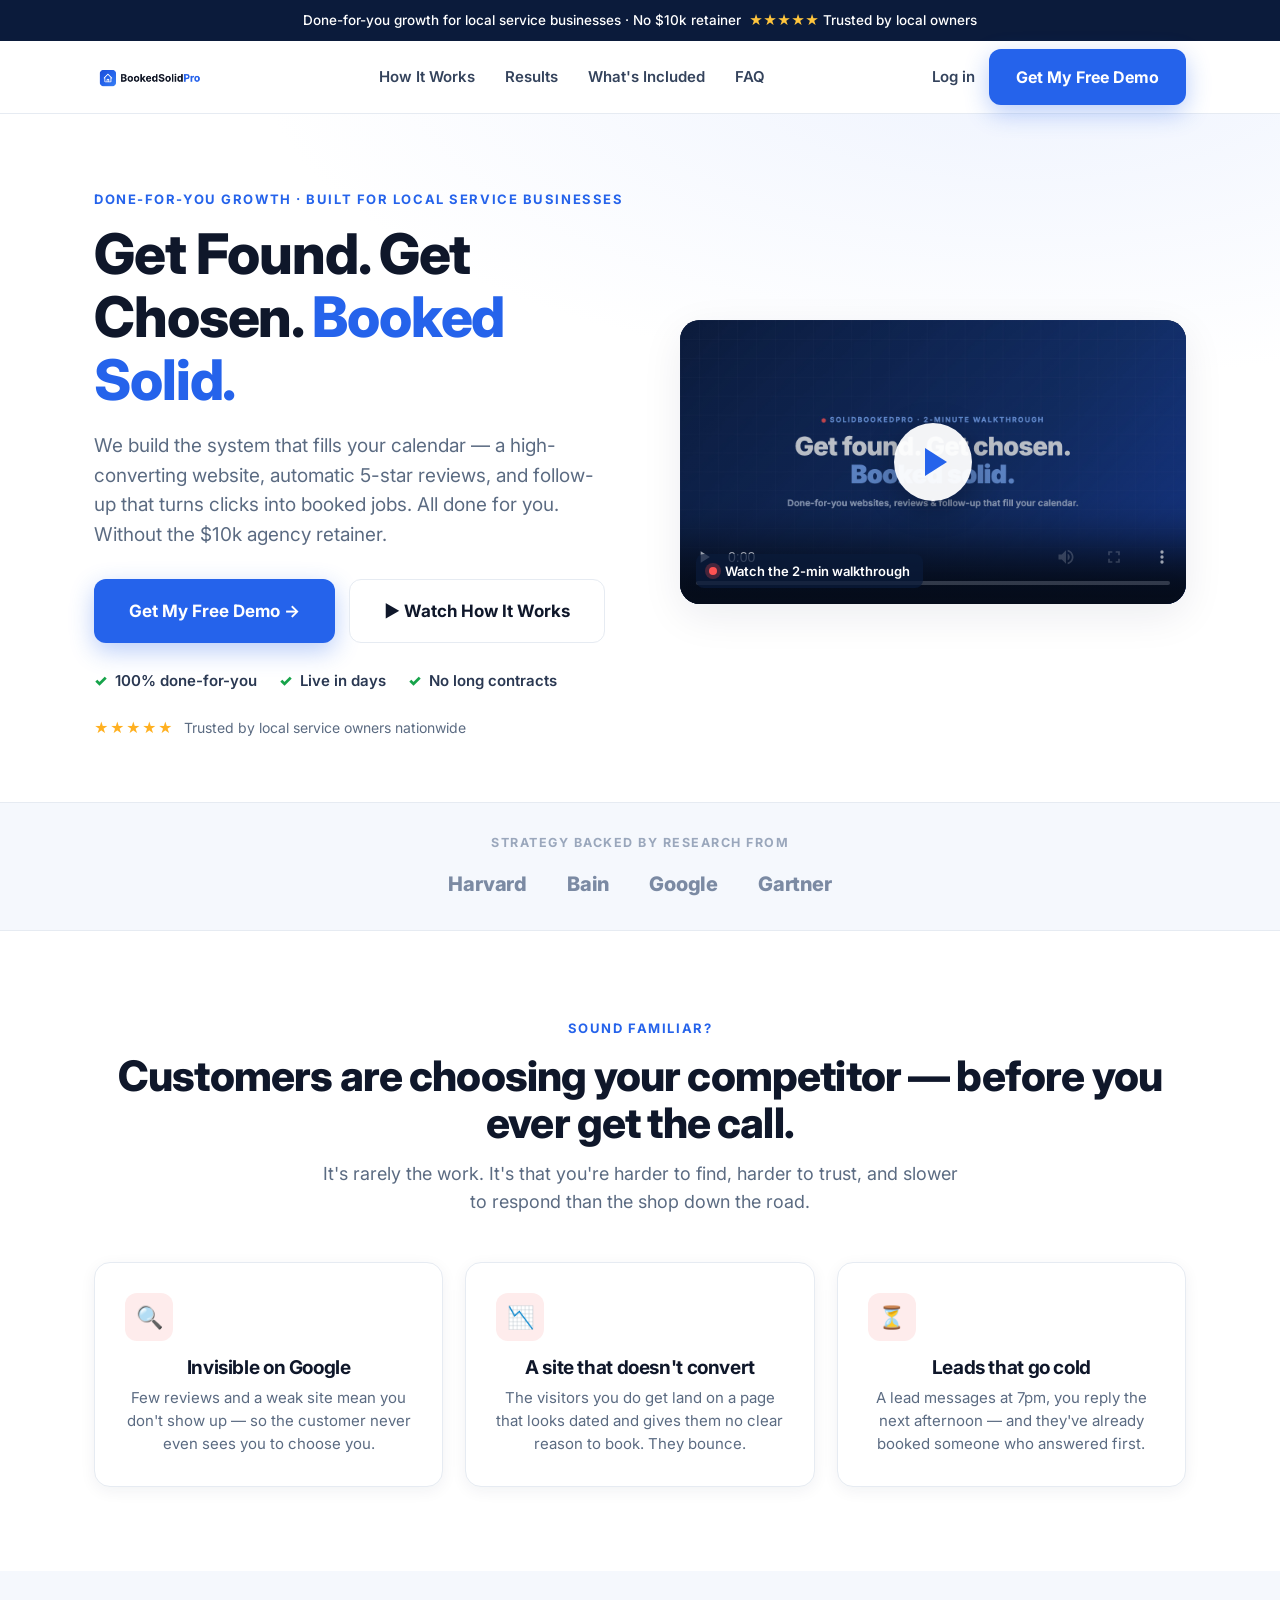
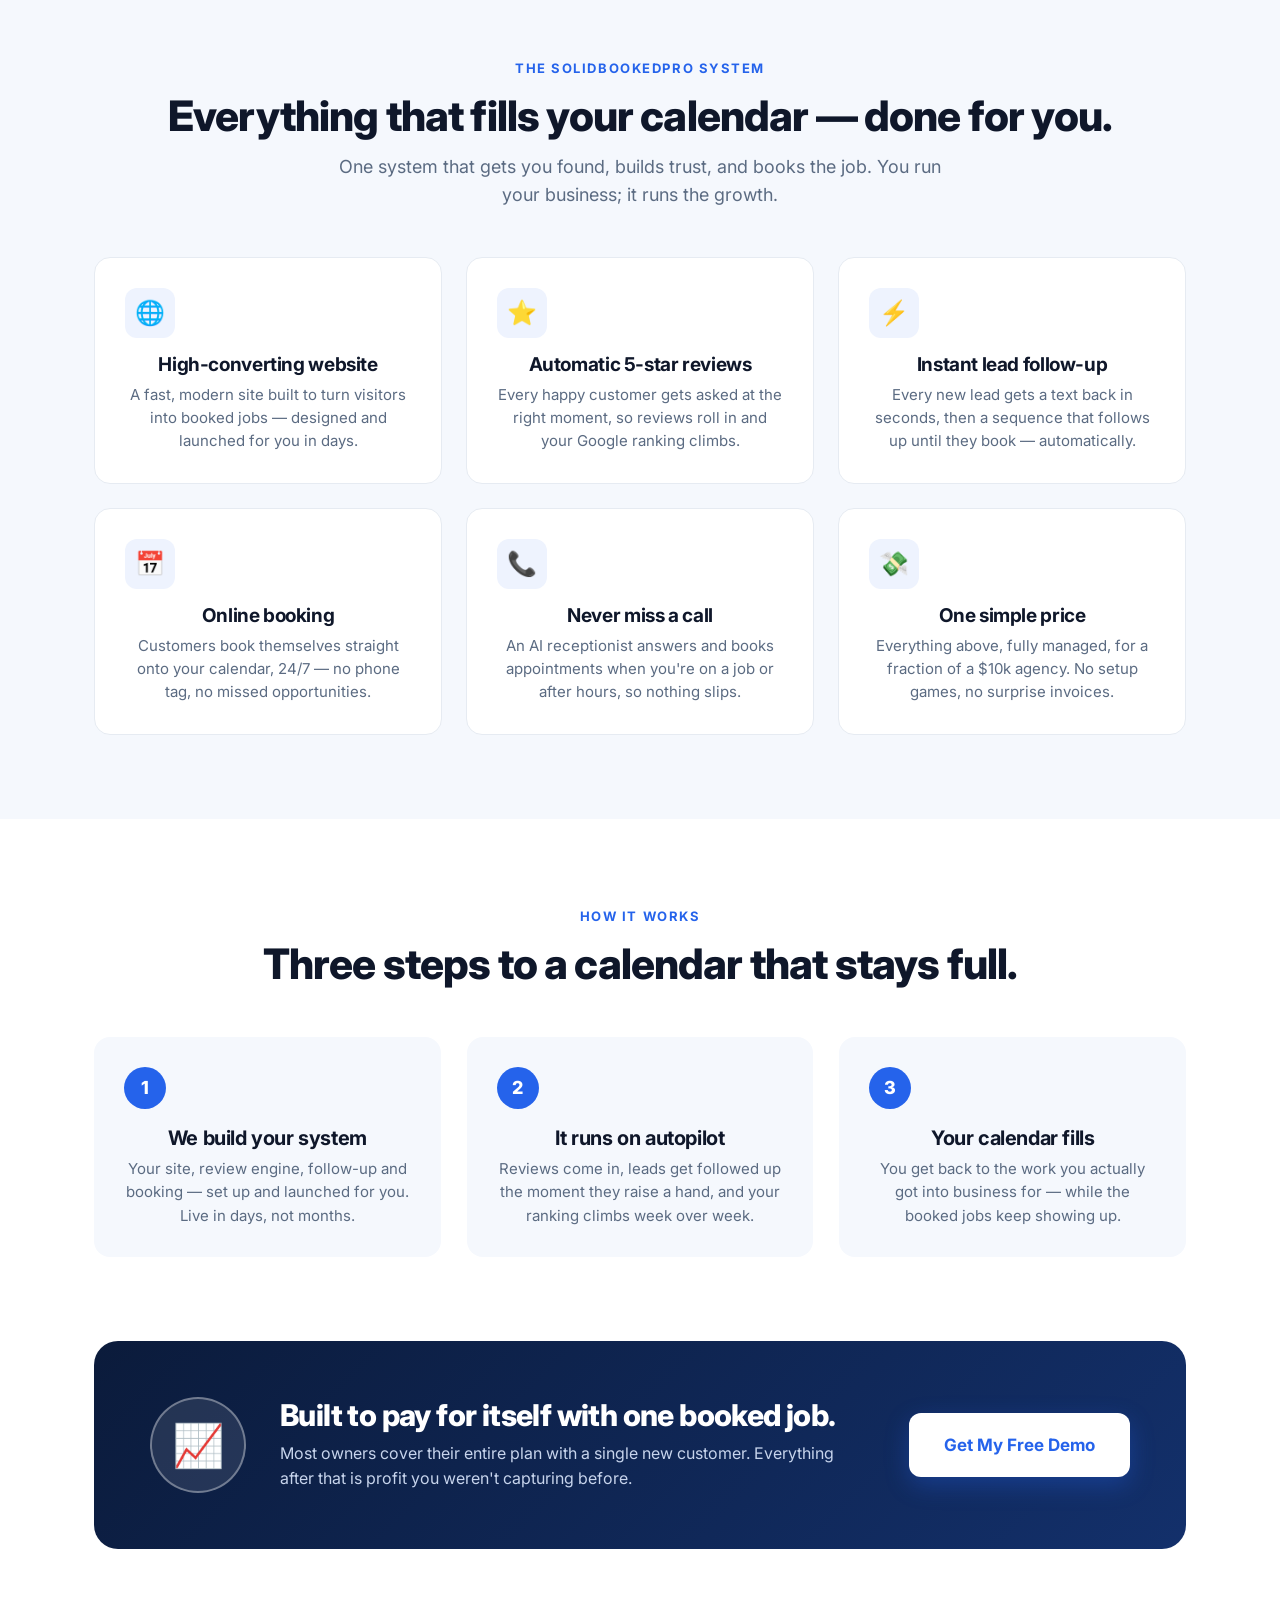
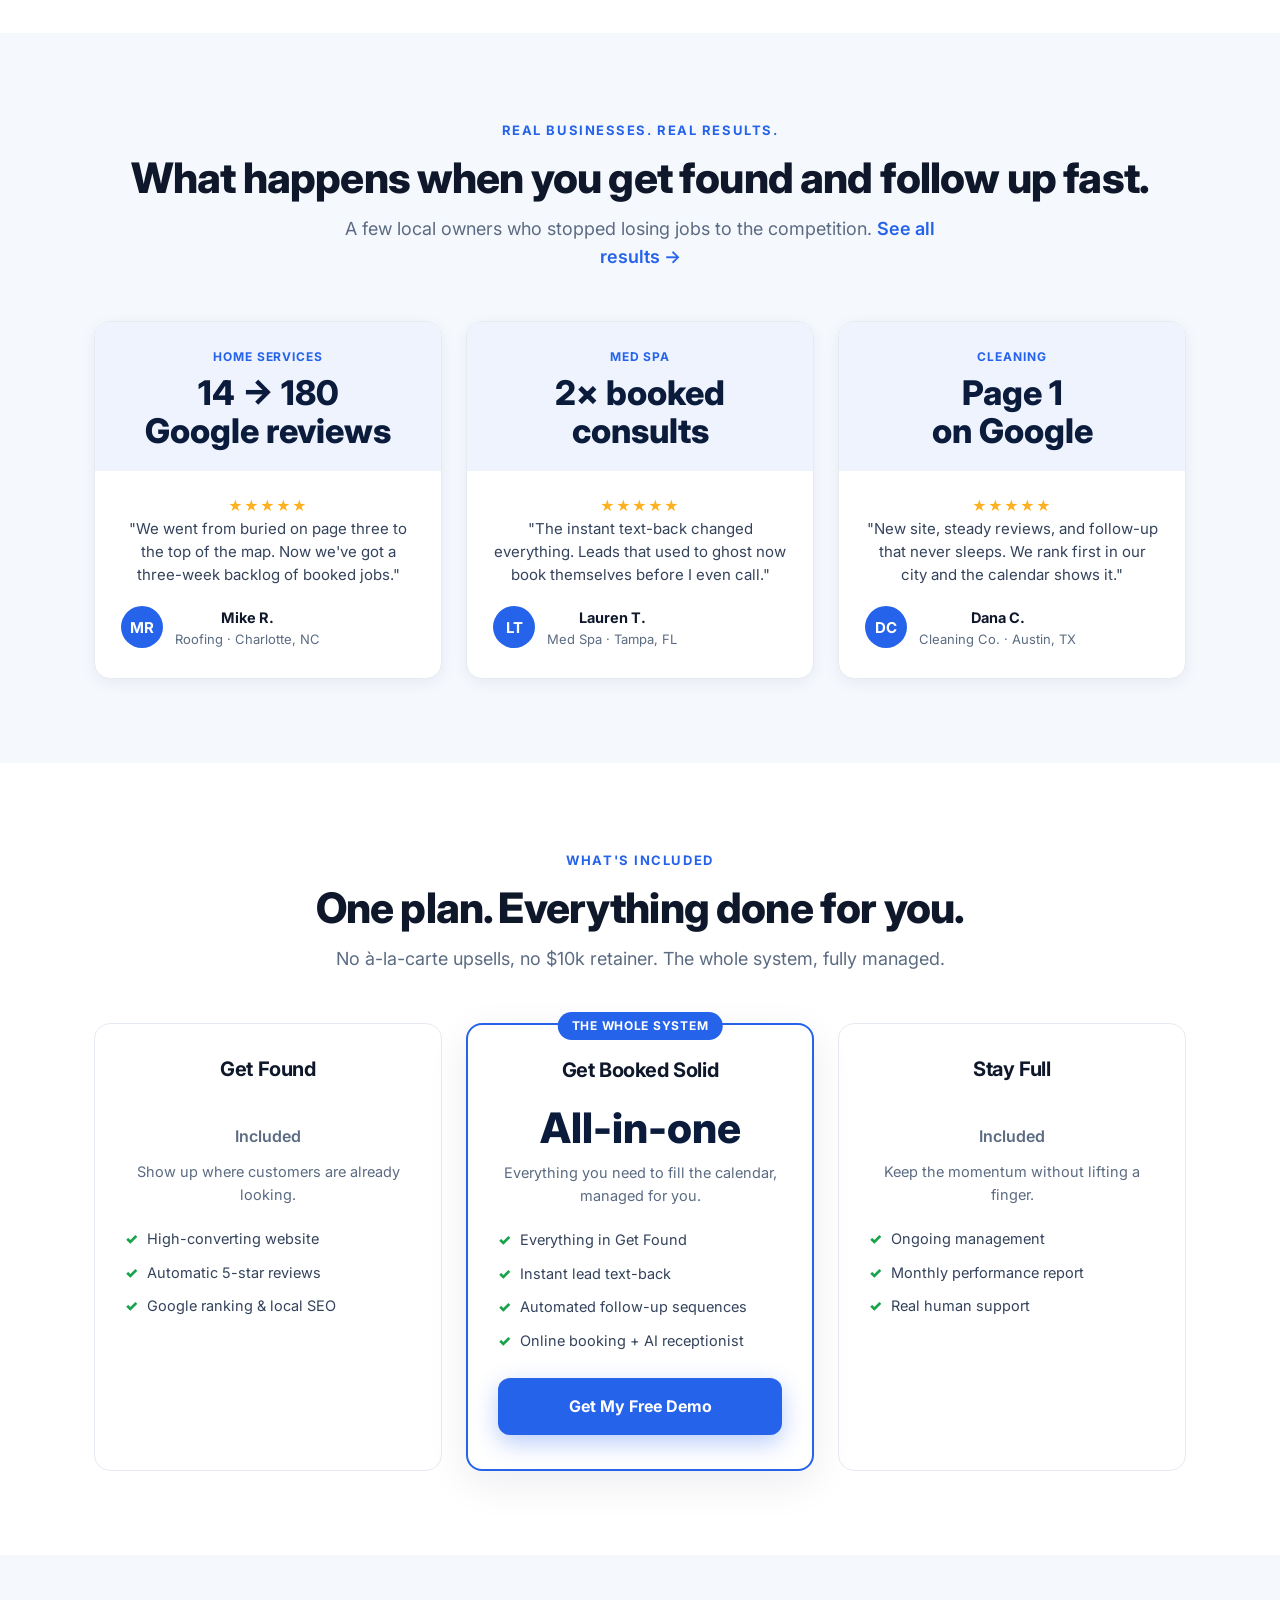
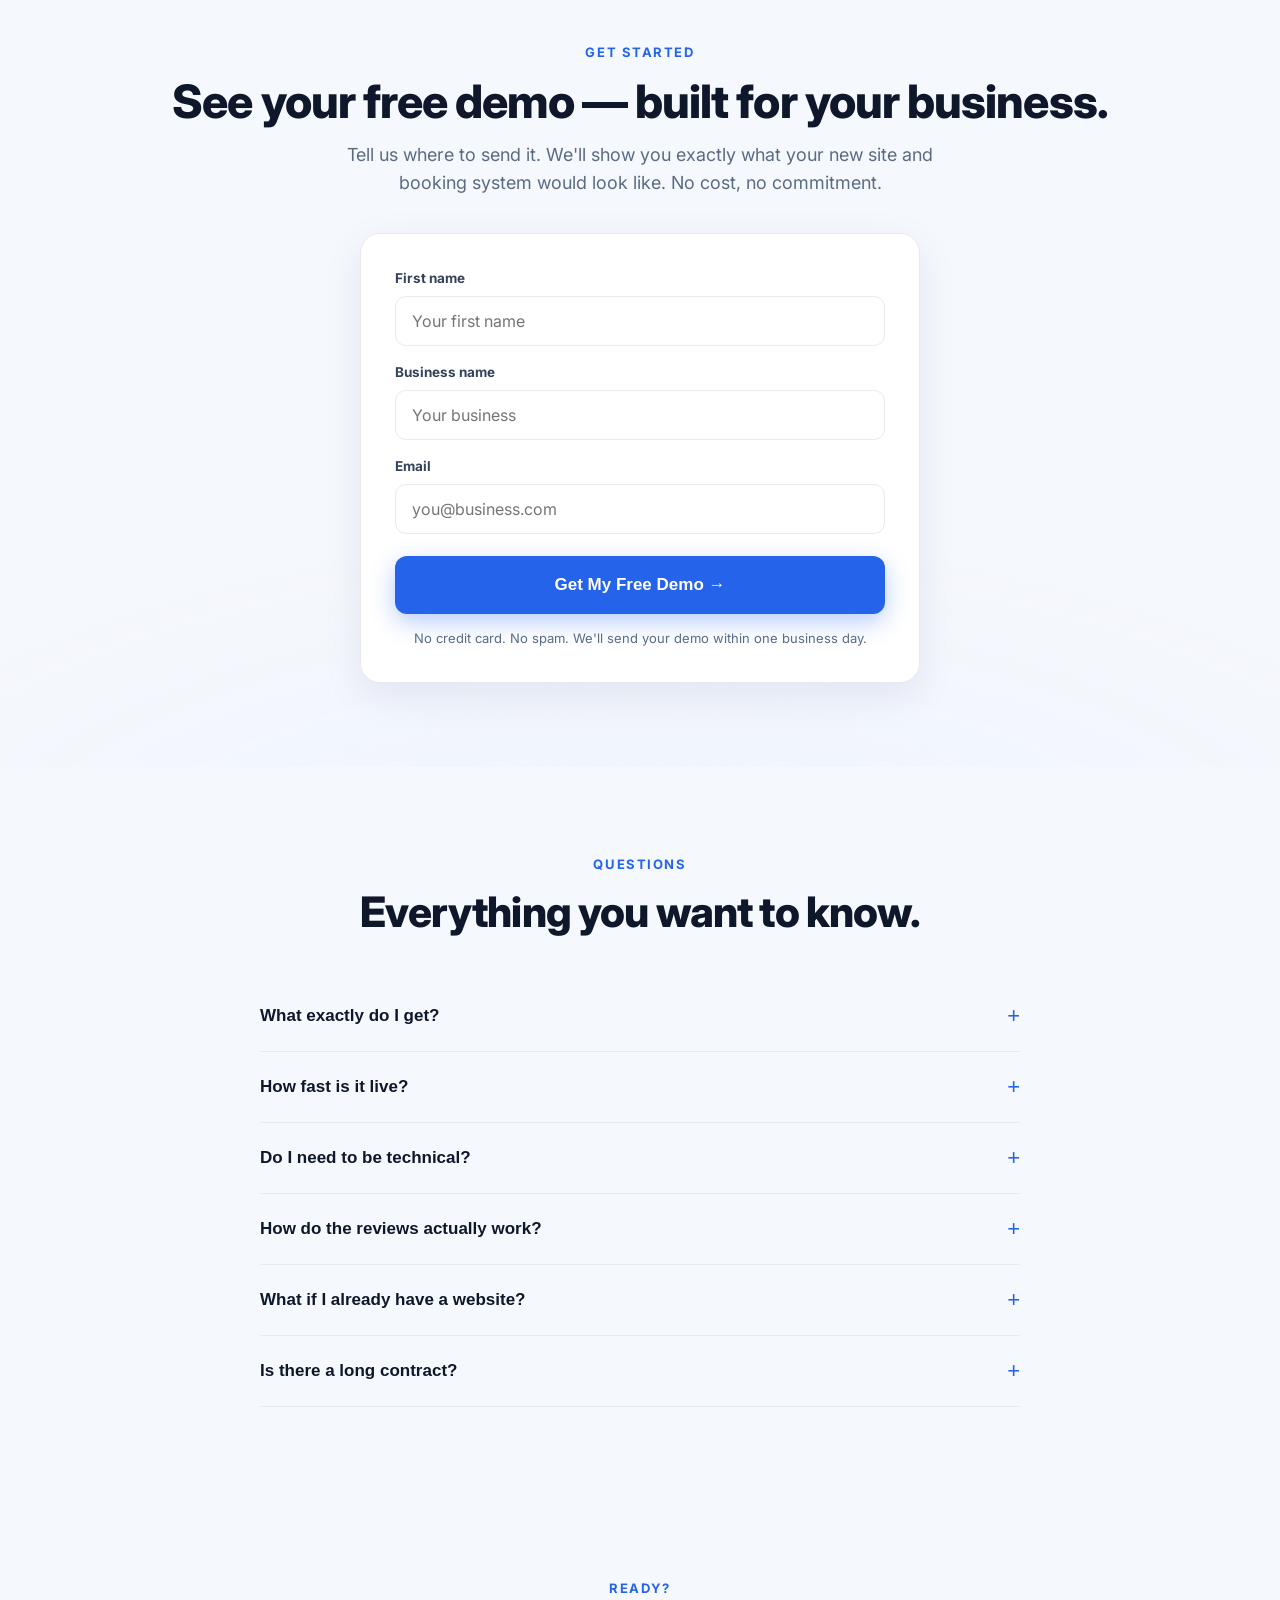
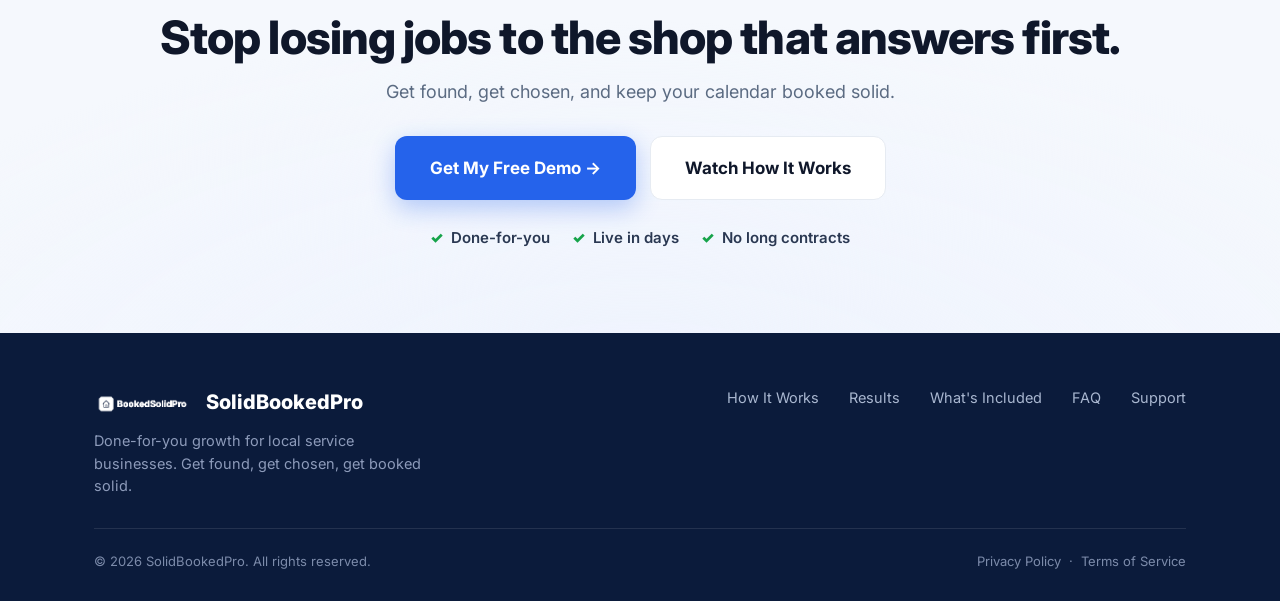
==== index.html @ 8bd7bf93 "Rebrand: done-for-you growth system for local service businesses (ScalingSOS + ReviewHarvest blend)" ====
<!DOCTYPE html>
<html lang="en">
<head>
<meta charset="UTF-8">
<meta name="viewport" content="width=device-width,initial-scale=1">
<title>SolidBookedPro — Get Found, Get Chosen, Booked Solid</title>
<meta name="description" content="The done-for-you growth system for local service businesses. A high-converting website, automatic 5-star reviews, and instant follow-up that fills your calendar — without the $10k agency retainer.">
<link rel="preconnect" href="https://fonts.googleapis.com">
<link rel="preconnect" href="https://fonts.gstatic.com" crossorigin>
<link href="https://fonts.googleapis.com/css2?family=Inter:wght@400;500;600;700;800;900&display=swap" rel="stylesheet">
<link rel="stylesheet" href="assets/styles.css">
<link rel="icon" href="assets/logo.png">
</head>
<body>

<div class="topbar">Done-for-you growth for local service businesses · No $10k retainer &nbsp;<span class="star">★★★★★</span> Trusted by local owners</div>

<header class="nav">
  <div class="wrap nav-in">
    <a class="brand" href="index.html"><img src="assets/logo.png" alt="SolidBookedPro"></a>
    <nav class="nav-links">
      <a href="product.html">How It Works</a>
      <a href="case-studies.html">Results</a>
      <a href="index.html#pricing">What's Included</a>
      <a href="index.html#faq">FAQ</a>
    </nav>
    <div class="nav-cta">
      <a class="login" href="#">Log in</a>
      <a class="btn btn-primary" href="#get">Get My Free Demo</a>
      <button class="burger" id="burger" aria-label="Menu"><span></span><span></span><span></span></button>
    </div>
  </div>
  <div class="mobile-menu" id="mobileMenu">
    <a href="product.html">How It Works</a>
    <a href="case-studies.html">Results</a>
    <a href="index.html#pricing">What's Included</a>
    <a href="index.html#faq">FAQ</a>
    <a class="btn btn-primary" href="#get">Get My Free Demo</a>
  </div>
</header>

<!-- HERO -->
<section class="hero">
  <div class="wrap hero-grid">
    <div>
      <span class="eyebrow">Done-For-You Growth · Built for Local Service Businesses</span>
      <h1>Get Found. Get Chosen. <span class="hl">Booked Solid.</span></h1>
      <p class="sub">We build the system that fills your calendar — a high-converting website, automatic 5-star reviews, and follow-up that turns clicks into booked jobs. All done for you. Without the $10k agency retainer.</p>
      <div class="hero-cta">
        <a class="btn btn-primary btn-lg" href="#get">Get My Free Demo →</a>
        <a class="btn btn-ghost btn-lg" href="#vsl">▶ Watch How It Works</a>
      </div>
      <div class="checks">
        <span><span class="c">✓</span> 100% done-for-you</span>
        <span><span class="c">✓</span> Live in days</span>
        <span><span class="c">✓</span> No long contracts</span>
      </div>
      <div class="hero-trust"><span class="stars">★★★★★</span> Trusted by local service owners nationwide</div>
    </div>

    <div id="vsl">
      <div class="video-card" id="videoCard">
        <video id="vsl-video" controls preload="none" poster="assets/poster.jpg" playsinline>
          <source src="assets/vsl.mp4" type="video/mp4">
        </video>
        <button class="play-btn" id="playBtn" aria-label="Play video">
          <span class="circle"><span class="tri"></span></span>
        </button>
        <div class="video-tag"><span class="dot"></span> Watch the 2-min walkthrough</div>
      </div>
    </div>
  </div>
</section>

<!-- CREDIBILITY -->
<div class="cred">
  <div class="wrap">
    <div class="label">Strategy backed by research from</div>
    <div class="cred-row">
      <span>Harvard</span><span>Bain</span><span>Google</span><span>Gartner</span>
    </div>
  </div>
</div>

<!-- PROBLEM -->
<section>
  <div class="wrap center">
    <span class="eyebrow">Sound familiar?</span>
    <h2>Customers are choosing your competitor — before you ever get the call.</h2>
    <p class="lead">It's rarely the work. It's that you're harder to find, harder to trust, and slower to respond than the shop down the road.</p>
    <div class="prob-grid">
      <div class="prob-card">
        <div class="ic">🔍</div>
        <h3>Invisible on Google</h3>
        <p>Few reviews and a weak site mean you don't show up — so the customer never even sees you to choose you.</p>
      </div>
      <div class="prob-card">
        <div class="ic">📉</div>
        <h3>A site that doesn't convert</h3>
        <p>The visitors you do get land on a page that looks dated and gives them no clear reason to book. They bounce.</p>
      </div>
      <div class="prob-card">
        <div class="ic">⏳</div>
        <h3>Leads that go cold</h3>
        <p>A lead messages at 7pm, you reply the next afternoon — and they've already booked someone who answered first.</p>
      </div>
    </div>
  </div>
</section>

<!-- THE SYSTEM -->
<section style="background:var(--bg-soft)" id="system">
  <div class="wrap center">
    <span class="eyebrow">The SolidBookedPro System</span>
    <h2>Everything that fills your calendar — done for you.</h2>
    <p class="lead">One system that gets you found, builds trust, and books the job. You run your business; it runs the growth.</p>
    <div class="feat-grid">
      <div class="feat"><div class="ic">🌐</div><h3>High-converting website</h3><p>A fast, modern site built to turn visitors into booked jobs — designed and launched for you in days.</p></div>
      <div class="feat"><div class="ic">⭐</div><h3>Automatic 5-star reviews</h3><p>Every happy customer gets asked at the right moment, so reviews roll in and your Google ranking climbs.</p></div>
      <div class="feat"><div class="ic">⚡</div><h3>Instant lead follow-up</h3><p>Every new lead gets a text back in seconds, then a sequence that follows up until they book — automatically.</p></div>
      <div class="feat"><div class="ic">📅</div><h3>Online booking</h3><p>Customers book themselves straight onto your calendar, 24/7 — no phone tag, no missed opportunities.</p></div>
      <div class="feat"><div class="ic">📞</div><h3>Never miss a call</h3><p>An AI receptionist answers and books appointments when you're on a job or after hours, so nothing slips.</p></div>
      <div class="feat"><div class="ic">💸</div><h3>One simple price</h3><p>Everything above, fully managed, for a fraction of a $10k agency. No setup games, no surprise invoices.</p></div>
    </div>
  </div>
</section>

<!-- HOW IT WORKS -->
<section>
  <div class="wrap center">
    <span class="eyebrow">How it works</span>
    <h2>Three steps to a calendar that stays full.</h2>
    <div class="steps">
      <div class="step"><div class="num">1</div><h3>We build your system</h3><p>Your site, review engine, follow-up and booking — set up and launched for you. Live in days, not months.</p></div>
      <div class="step"><div class="num">2</div><h3>It runs on autopilot</h3><p>Reviews come in, leads get followed up the moment they raise a hand, and your ranking climbs week over week.</p></div>
      <div class="step"><div class="num">3</div><h3>Your calendar fills</h3><p>You get back to the work you actually got into business for — while the booked jobs keep showing up.</p></div>
    </div>
  </div>
</section>

<!-- RESULTS BAND -->
<section style="padding-top:0">
  <div class="wrap">
    <div class="guarantee">
      <div class="badge">📈</div>
      <div>
        <h2>Built to pay for itself with one booked job.</h2>
        <p>Most owners cover their entire plan with a single new customer. Everything after that is profit you weren't capturing before.</p>
      </div>
      <a class="btn btn-primary btn-lg" href="#get">Get My Free Demo</a>
    </div>
  </div>
</section>

<!-- RESULTS / CASE STUDIES -->
<section style="background:var(--bg-soft)" id="results">
  <div class="wrap center">
    <span class="eyebrow">Real businesses. Real results.</span>
    <h2>What happens when you get found and follow up fast.</h2>
    <p class="lead">A few local owners who stopped losing jobs to the competition. <a href="case-studies.html" style="color:var(--blue);font-weight:600">See all results →</a></p>
    <div class="cs-grid">
      <div class="cs-card">
        <div class="top"><div class="cs-tag">Home Services</div><div class="cs-metric">14 → 180<br>Google reviews</div></div>
        <div class="body">
          <div class="stars-sm">★★★★★</div>
          <p>"We went from buried on page three to the top of the map. Now we've got a three-week backlog of booked jobs."</p>
          <div class="cs-person"><div class="av">MR</div><div><b>Mike R.</b><span>Roofing · Charlotte, NC</span></div></div>
        </div>
      </div>
      <div class="cs-card">
        <div class="top"><div class="cs-tag">Med Spa</div><div class="cs-metric">2× booked<br>consults</div></div>
        <div class="body">
          <div class="stars-sm">★★★★★</div>
          <p>"The instant text-back changed everything. Leads that used to ghost now book themselves before I even call."</p>
          <div class="cs-person"><div class="av">LT</div><div><b>Lauren T.</b><span>Med Spa · Tampa, FL</span></div></div>
        </div>
      </div>
      <div class="cs-card">
        <div class="top"><div class="cs-tag">Cleaning</div><div class="cs-metric">Page 1<br>on Google</div></div>
        <div class="body">
          <div class="stars-sm">★★★★★</div>
          <p>"New site, steady reviews, and follow-up that never sleeps. We rank first in our city and the calendar shows it."</p>
          <div class="cs-person"><div class="av">DC</div><div><b>Dana C.</b><span>Cleaning Co. · Austin, TX</span></div></div>
        </div>
      </div>
    </div>
  </div>
</section>

<!-- WHAT'S INCLUDED -->
<section id="pricing">
  <div class="wrap center">
    <span class="eyebrow">What's included</span>
    <h2>One plan. Everything done for you.</h2>
    <p class="lead">No à-la-carte upsells, no $10k retainer. The whole system, fully managed.</p>
    <div class="price-grid">
      <div class="price">
        <h3>Get Found</h3>
        <div class="amt"><small>Included</small></div>
        <p class="desc">Show up where customers are already looking.</p>
        <ul>
          <li><span class="c">✓</span> High-converting website</li>
          <li><span class="c">✓</span> Automatic 5-star reviews</li>
          <li><span class="c">✓</span> Google ranking & local SEO</li>
        </ul>
      </div>
      <div class="price featured">
        <div class="flag">The whole system</div>
        <h3>Get Booked Solid</h3>
        <div class="amt">All-in-one</div>
        <p class="desc">Everything you need to fill the calendar, managed for you.</p>
        <ul>
          <li><span class="c">✓</span> Everything in Get Found</li>
          <li><span class="c">✓</span> Instant lead text-back</li>
          <li><span class="c">✓</span> Automated follow-up sequences</li>
          <li><span class="c">✓</span> Online booking + AI receptionist</li>
        </ul>
        <a class="btn btn-primary" href="#get">Get My Free Demo</a>
      </div>
      <div class="price">
        <h3>Stay Full</h3>
        <div class="amt"><small>Included</small></div>
        <p class="desc">Keep the momentum without lifting a finger.</p>
        <ul>
          <li><span class="c">✓</span> Ongoing management</li>
          <li><span class="c">✓</span> Monthly performance report</li>
          <li><span class="c">✓</span> Real human support</li>
        </ul>
      </div>
    </div>
  </div>
</section>

<!-- DEMO FORM -->
<section class="final" id="get">
  <div class="wrap">
    <span class="eyebrow">Get started</span>
    <h2>See your free demo — built for your business.</h2>
    <p class="lead">Tell us where to send it. We'll show you exactly what your new site and booking system would look like. No cost, no commitment.</p>
    <form class="formwrap" id="demoForm">
      <div class="row"><label for="fn">First name</label><input id="fn" type="text" placeholder="Your first name" required></div>
      <div class="row"><label for="bn">Business name</label><input id="bn" type="text" placeholder="Your business" required></div>
      <div class="row"><label for="em">Email</label><input id="em" type="email" placeholder="you@business.com" required></div>
      <button class="btn btn-primary btn-lg" type="submit">Get My Free Demo →</button>
      <div class="fine">No credit card. No spam. We'll send your demo within one business day.</div>
    </form>
    <div class="form-success" id="formSuccess">
      <div class="ck">✓</div>
      <h3>You're in.</h3>
      <p>We'll build your demo and send it over within one business day.</p>
    </div>
  </div>
</section>

<!-- FAQ -->
<section style="background:var(--bg-soft)" id="faq">
  <div class="wrap center">
    <span class="eyebrow">Questions</span>
    <h2>Everything you want to know.</h2>
    <div class="faq">
      <div class="faq-item"><button class="faq-q">What exactly do I get?<span class="pm">+</span></button><div class="faq-a"><p>A complete growth system: a new high-converting website, automatic review collection, instant lead follow-up, online booking, and an AI receptionist — all set up and managed for you.</p></div></div>
      <div class="faq-item"><button class="faq-q">How fast is it live?<span class="pm">+</span></button><div class="faq-a"><p>Most businesses are live within a few days. We handle the build, the copy and the setup — you just approve it.</p></div></div>
      <div class="faq-item"><button class="faq-q">Do I need to be technical?<span class="pm">+</span></button><div class="faq-a"><p>Not at all. It's 100% done for you. You'll never touch code, plugins or settings — we manage everything and you get the booked jobs.</p></div></div>
      <div class="faq-item"><button class="faq-q">How do the reviews actually work?<span class="pm">+</span></button><div class="faq-a"><p>After each job, your customer automatically gets a perfectly-timed request to leave a review. More 5-star reviews lift your Google ranking, so more people find and choose you.</p></div></div>
      <div class="faq-item"><button class="faq-q">What if I already have a website?<span class="pm">+</span></button><div class="faq-a"><p>Great — we'll either upgrade it or build a higher-converting one, then plug the reviews, follow-up and booking system on top. You keep what works.</p></div></div>
      <div class="faq-item"><button class="faq-q">Is there a long contract?<span class="pm">+</span></button><div class="faq-a"><p>No long lock-ins. The system is built to pay for itself with your first booked job, so we'd rather earn your business every month.</p></div></div>
    </div>
  </div>
</section>

<!-- FINAL CTA -->
<section class="final">
  <div class="wrap">
    <span class="eyebrow">Ready?</span>
    <h2>Stop losing jobs to the shop that answers first.</h2>
    <p class="lead">Get found, get chosen, and keep your calendar booked solid.</p>
    <div class="hero-cta">
      <a class="btn btn-primary btn-lg" href="#get">Get My Free Demo →</a>
      <a class="btn btn-ghost btn-lg" href="#vsl">Watch How It Works</a>
    </div>
    <div class="checks">
      <span><span class="c">✓</span> Done-for-you</span>
      <span><span class="c">✓</span> Live in days</span>
      <span><span class="c">✓</span> No long contracts</span>
    </div>
  </div>
</section>

<!-- FOOTER -->
<footer class="footer">
  <div class="wrap">
    <div class="foot-top">
      <div>
        <div class="brand-f"><img src="assets/logo.png" alt="SolidBookedPro"> SolidBookedPro</div>
        <p style="margin-top:12px;max-width:340px;color:#8D9BBA">Done-for-you growth for local service businesses. Get found, get chosen, get booked solid.</p>
      </div>
      <div class="foot-links">
        <a href="product.html">How It Works</a>
        <a href="case-studies.html">Results</a>
        <a href="index.html#pricing">What's Included</a>
        <a href="index.html#faq">FAQ</a>
        <a href="mailto:support@solidbookedpro.com">Support</a>
      </div>
    </div>
    <div class="foot-bottom">
      <span>© 2026 SolidBookedPro. All rights reserved.</span>
      <span><a href="#">Privacy Policy</a> &nbsp;·&nbsp; <a href="#">Terms of Service</a></span>
    </div>
  </div>
</footer>

<script>
  document.getElementById('burger').addEventListener('click',function(){document.getElementById('mobileMenu').classList.toggle('open');});
  var pb=document.getElementById('playBtn'),v=document.getElementById('vsl-video');
  if(pb){pb.addEventListener('click',function(){v.play();pb.style.display='none';v.setAttribute('controls','');});}
  document.querySelectorAll('.faq-q').forEach(function(q){
    q.addEventListener('click',function(){q.parentElement.classList.toggle('open');
      var a=q.nextElementSibling;a.style.maxHeight=q.parentElement.classList.contains('open')?a.scrollHeight+'px':0;});
  });
  document.getElementById('demoForm').addEventListener('submit',function(e){
    e.preventDefault();
    this.style.display='none';
    document.getElementById('formSuccess').style.display='block';
  });
</script>
</body>
</html>
---- assets/styles.css ----
/* SolidBookedPro — shared styles */
:root{
  --blue:#2563EB;
  --blue-dark:#1D4ED8;
  --navy:#0B1B3B;
  --green:#16A34A;
  --ink:#0F172A;
  --muted:#5B6B82;
  --line:#E6EBF2;
  --bg:#FFFFFF;
  --bg-soft:#F5F8FD;
  --bg-blue:#EEF3FE;
  --radius:16px;
  --shadow:0 12px 40px rgba(15,30,70,.08);
  --shadow-sm:0 4px 16px rgba(15,30,70,.06);
  --maxw:1140px;
  --font:'Inter',-apple-system,BlinkMacSystemFont,'Segoe UI',Roboto,sans-serif;
}
*{box-sizing:border-box;margin:0;padding:0}
html{scroll-behavior:smooth}
body{font-family:var(--font);color:var(--ink);background:var(--bg);line-height:1.55;-webkit-font-smoothing:antialiased}
a{color:inherit;text-decoration:none}
img{max-width:100%;display:block}
.wrap{max-width:var(--maxw);margin:0 auto;padding:0 24px}
section{padding:84px 0}
h1,h2,h3{line-height:1.12;letter-spacing:-.02em;color:var(--ink)}
h2{font-size:clamp(28px,4vw,42px);font-weight:800}
p{color:var(--muted)}

/* eyebrow */
.eyebrow{display:inline-block;font-size:13px;font-weight:700;letter-spacing:.12em;text-transform:uppercase;color:var(--blue);margin-bottom:14px}
.center{text-align:center}
.lead{font-size:18px;max-width:640px;margin:14px auto 0}

/* buttons */
.btn{display:inline-flex;align-items:center;gap:9px;font-weight:700;font-size:16px;padding:15px 26px;border-radius:12px;border:1.5px solid transparent;cursor:pointer;transition:.18s;white-space:nowrap}
.btn-primary{background:var(--blue);color:#fff;box-shadow:0 8px 24px rgba(37,99,235,.32)}
.btn-primary:hover{background:var(--blue-dark);transform:translateY(-2px)}
.btn-ghost{background:#fff;color:var(--ink);border-color:var(--line)}
.btn-ghost:hover{border-color:var(--blue);color:var(--blue)}
.btn-lg{padding:18px 34px;font-size:17px}

/* announcement bar */
.topbar{background:var(--navy);color:#fff;text-align:center;font-size:13.5px;font-weight:500;padding:10px 16px}
.topbar b{font-weight:700}
.topbar .star{color:#FFC53D}

/* nav */
.nav{position:sticky;top:0;z-index:50;background:rgba(255,255,255,.86);backdrop-filter:blur(12px);border-bottom:1px solid var(--line)}
.nav-in{display:flex;align-items:center;justify-content:space-between;height:72px}
.brand img{height:30px;width:auto}
.nav-links{display:flex;align-items:center;gap:30px}
.nav-links a{font-size:15px;font-weight:600;color:#34435C}
.nav-links a:hover{color:var(--blue)}
.nav-cta{display:flex;align-items:center;gap:14px}
.nav-cta .login{font-size:15px;font-weight:600;color:#34435C}
.burger{display:none;background:none;border:0;cursor:pointer;flex-direction:column;gap:5px}
.burger span{width:24px;height:2.5px;background:var(--ink);border-radius:2px}

/* hero */
.hero{padding:72px 0 64px;background:radial-gradient(1100px 480px at 80% -10%,var(--bg-blue),transparent 70%)}
.hero-grid{display:grid;grid-template-columns:1.05fr 1fr;gap:54px;align-items:center}
.hero h1{font-size:clamp(34px,5.2vw,56px);font-weight:800}
.hero h1 .hl{color:var(--blue)}
.hero p.sub{font-size:19px;margin-top:20px;max-width:520px}
.hero-cta{display:flex;gap:14px;margin-top:30px;flex-wrap:wrap}
.hero-trust{display:flex;align-items:center;gap:10px;margin-top:24px;font-size:14px;color:var(--muted)}
.hero-trust .stars{color:#FFB020;letter-spacing:1px}
.checks{display:flex;flex-wrap:wrap;gap:10px 22px;margin-top:26px}
.checks span{display:flex;align-items:center;gap:8px;font-size:15px;font-weight:600;color:#2A3852}
.checks .c{color:var(--green);font-weight:900}

/* video card */
.video-card{position:relative;border-radius:20px;overflow:hidden;box-shadow:var(--shadow);background:var(--navy);aspect-ratio:16/9}
.video-card video{width:100%;height:100%;object-fit:cover;display:block}
.video-poster{position:absolute;inset:0;width:100%;height:100%;object-fit:cover}
.play-btn{position:absolute;inset:0;display:flex;align-items:center;justify-content:center;background:linear-gradient(180deg,rgba(11,27,59,.15),rgba(11,27,59,.45));cursor:pointer;border:0}
.play-btn .circle{width:78px;height:78px;border-radius:50%;background:rgba(255,255,255,.95);display:flex;align-items:center;justify-content:center;box-shadow:0 8px 30px rgba(0,0,0,.3);transition:.2s}
.play-btn:hover .circle{transform:scale(1.07)}
.play-btn .tri{width:0;height:0;border-left:22px solid var(--blue);border-top:14px solid transparent;border-bottom:14px solid transparent;margin-left:6px}
.video-tag{position:absolute;left:16px;bottom:16px;background:rgba(11,27,59,.72);color:#fff;font-size:13px;font-weight:600;padding:7px 13px;border-radius:8px;display:flex;gap:8px;align-items:center}
.video-tag .dot{width:8px;height:8px;border-radius:50%;background:#ff5252;box-shadow:0 0 0 4px rgba(255,82,82,.25)}

/* logo strip */
.logos{padding:40px 0;border-top:1px solid var(--line);border-bottom:1px solid var(--line);background:var(--bg-soft)}
.logos .label{text-align:center;font-size:12.5px;font-weight:700;letter-spacing:.14em;text-transform:uppercase;color:#9AA7BC;margin-bottom:22px}
.logos-row{display:flex;align-items:center;justify-content:center;gap:46px;flex-wrap:wrap}
.logos-row .lg{font-size:19px;font-weight:800;color:#9DA9BC;letter-spacing:-.01em;opacity:.9}

/* problem */
.prob-grid{display:grid;grid-template-columns:repeat(3,1fr);gap:22px;margin-top:46px}
.prob-card{background:#fff;border:1px solid var(--line);border-radius:var(--radius);padding:30px;box-shadow:var(--shadow-sm)}
.prob-card .ic{width:48px;height:48px;border-radius:12px;background:#FEECEC;display:flex;align-items:center;justify-content:center;font-size:22px;margin-bottom:16px}
.prob-card h3{font-size:19px;font-weight:700;margin-bottom:8px}
.prob-card p{font-size:15px}

/* features / value */
.feat-grid{display:grid;grid-template-columns:repeat(3,1fr);gap:24px;margin-top:48px}
.feat{background:#fff;border:1px solid var(--line);border-radius:var(--radius);padding:30px;transition:.2s}
.feat:hover{transform:translateY(-4px);box-shadow:var(--shadow);border-color:#D5E0F5}
.feat .ic{width:50px;height:50px;border-radius:12px;background:var(--bg-blue);display:flex;align-items:center;justify-content:center;font-size:24px;margin-bottom:16px}
.feat h3{font-size:19px;font-weight:700;margin-bottom:8px}
.feat p{font-size:15px}

/* how it works */
.steps{display:grid;grid-template-columns:repeat(3,1fr);gap:26px;margin-top:50px}
.step{position:relative;padding:30px;background:var(--bg-soft);border-radius:var(--radius)}
.step .num{width:42px;height:42px;border-radius:50%;background:var(--blue);color:#fff;font-weight:800;display:flex;align-items:center;justify-content:center;font-size:18px;margin-bottom:18px}
.step h3{font-size:20px;font-weight:700;margin-bottom:8px}
.step p{font-size:15px}

/* guarantee band */
.guarantee{background:linear-gradient(135deg,var(--navy),#13306b);color:#fff;border-radius:24px;padding:56px;display:grid;grid-template-columns:auto 1fr auto;gap:34px;align-items:center}
.guarantee .badge{width:96px;height:96px;border-radius:50%;background:rgba(255,255,255,.1);border:2px solid rgba(255,255,255,.35);display:flex;align-items:center;justify-content:center;font-size:42px}
.guarantee h2{color:#fff;font-size:30px}
.guarantee p{color:#C7D4EC;margin-top:8px;font-size:16px;max-width:560px}
.guarantee .btn-primary{background:#fff;color:var(--blue)}
.guarantee .btn-primary:hover{background:#EAF1FF}

/* case studies */
.cs-grid{display:grid;grid-template-columns:repeat(3,1fr);gap:24px;margin-top:50px}
.cs-card{background:#fff;border:1px solid var(--line);border-radius:var(--radius);overflow:hidden;box-shadow:var(--shadow-sm)}
.cs-card .top{background:var(--bg-blue);padding:26px 26px 22px}
.cs-tag{font-size:12px;font-weight:700;letter-spacing:.08em;text-transform:uppercase;color:var(--blue)}
.cs-metric{font-size:34px;font-weight:800;color:var(--navy);margin-top:8px;line-height:1.1}
.cs-card .body{padding:24px 26px 28px}
.cs-card .body p{font-size:15px;color:#34435C}
.cs-person{display:flex;align-items:center;gap:12px;margin-top:18px}
.cs-person .av{width:42px;height:42px;border-radius:50%;background:var(--blue);color:#fff;font-weight:700;display:flex;align-items:center;justify-content:center;font-size:15px}
.cs-person b{font-size:14.5px;color:var(--ink)}
.cs-person span{font-size:13px;color:var(--muted);display:block}
.stars-sm{color:#FFB020;font-size:14px;letter-spacing:1px}

/* pricing */
.price-grid{display:grid;grid-template-columns:repeat(3,1fr);gap:24px;margin-top:50px;align-items:stretch}
.price{background:#fff;border:1px solid var(--line);border-radius:var(--radius);padding:34px 30px;display:flex;flex-direction:column}
.price.featured{border:2px solid var(--blue);box-shadow:var(--shadow);position:relative}
.price.featured .flag{position:absolute;top:-13px;left:50%;transform:translateX(-50%);background:var(--blue);color:#fff;font-size:12px;font-weight:700;letter-spacing:.06em;text-transform:uppercase;padding:5px 14px;border-radius:20px}
.price h3{font-size:20px;font-weight:700}
.price .amt{font-size:42px;font-weight:800;color:var(--navy);margin:14px 0 2px}
.price .amt small{font-size:16px;font-weight:600;color:var(--muted)}
.price .desc{font-size:14.5px;min-height:42px}
.price ul{list-style:none;margin:22px 0 26px;display:flex;flex-direction:column;gap:11px}
.price li{font-size:14.5px;color:#34435C;display:flex;gap:9px;align-items:flex-start}
.price li .c{color:var(--green);font-weight:900}
.price .btn{width:100%;justify-content:center;margin-top:auto}

/* faq */
.faq{max-width:760px;margin:46px auto 0}
.faq-item{border-bottom:1px solid var(--line)}
.faq-q{width:100%;text-align:left;background:none;border:0;padding:22px 0;font-size:17px;font-weight:700;color:var(--ink);cursor:pointer;display:flex;justify-content:space-between;align-items:center;gap:16px}
.faq-q .pm{color:var(--blue);font-size:22px;font-weight:400;transition:.2s}
.faq-a{max-height:0;overflow:hidden;transition:max-height .3s ease}
.faq-a p{padding:0 0 22px;font-size:15.5px}
.faq-item.open .pm{transform:rotate(45deg)}

/* final cta */
.final{background:radial-gradient(900px 400px at 50% 120%,var(--bg-blue),transparent),var(--bg-soft);text-align:center}
.final h2{font-size:clamp(30px,4.5vw,46px)}
.final .lead{margin-bottom:30px}
.final .hero-cta{justify-content:center}
.final .checks{justify-content:center}

/* footer */
.footer{background:var(--navy);color:#A9B7D0;padding:54px 0 30px;font-size:14.5px}
.foot-top{display:flex;justify-content:space-between;align-items:flex-start;gap:40px;flex-wrap:wrap;padding-bottom:30px;border-bottom:1px solid rgba(255,255,255,.1)}
.footer .brand-f{font-size:20px;font-weight:800;color:#fff;display:flex;align-items:center;gap:10px}
.footer .brand-f img{height:26px;filter:brightness(0) invert(1)}
.foot-links{display:flex;gap:30px;flex-wrap:wrap}
.foot-links a:hover{color:#fff}
.foot-bottom{padding-top:22px;display:flex;justify-content:space-between;flex-wrap:wrap;gap:10px;font-size:13px;color:#7C8BAA}

/* credibility bar */
.cred{padding:30px 0;border-top:1px solid var(--line);border-bottom:1px solid var(--line);background:var(--bg-soft)}
.cred .label{text-align:center;font-size:12.5px;font-weight:700;letter-spacing:.12em;text-transform:uppercase;color:#9AA7BC;margin-bottom:16px}
.cred-row{display:flex;align-items:center;justify-content:center;gap:40px;flex-wrap:wrap}
.cred-row span{font-size:20px;font-weight:800;color:#7B8AA3;letter-spacing:-.01em}

/* demo form */
.formwrap{max-width:560px;margin:36px auto 0;background:#fff;border:1px solid var(--line);border-radius:20px;box-shadow:var(--shadow);padding:34px;text-align:left}
.formwrap .row{margin-bottom:16px}
.formwrap label{display:block;font-size:13.5px;font-weight:700;color:#34435C;margin-bottom:7px}
.formwrap input{width:100%;font-family:var(--font);font-size:16px;padding:14px 16px;border:1.5px solid var(--line);border-radius:11px;color:var(--ink);transition:.15s;background:#fff}
.formwrap input:focus{outline:0;border-color:var(--blue);box-shadow:0 0 0 4px rgba(37,99,235,.12)}
.formwrap .btn{width:100%;justify-content:center;margin-top:6px}
.formwrap .fine{text-align:center;font-size:13px;color:var(--muted);margin-top:14px}
.form-success{display:none;text-align:center;padding:20px 0}
.form-success .ck{width:60px;height:60px;border-radius:50%;background:#E7F6EC;color:var(--green);font-size:30px;display:flex;align-items:center;justify-content:center;margin:0 auto 16px}
.form-success h3{font-size:22px;font-weight:800;margin-bottom:8px}

/* responsive */
@media(max-width:900px){
  section{padding:60px 0}
  .nav-links,.nav-cta .login{display:none}
  .burger{display:flex}
  .nav-cta .btn{padding:11px 18px;font-size:14px}
  .hero-grid{grid-template-columns:1fr;gap:38px}
  .hero p.sub{max-width:none}
  .prob-grid,.feat-grid,.steps,.cs-grid,.price-grid{grid-template-columns:1fr}
  .guarantee{grid-template-columns:1fr;text-align:center;padding:40px 26px}
  .guarantee p{margin:8px auto 0}
  .guarantee .badge{margin:0 auto}
  .mobile-menu.open{display:flex}
}
@media(min-width:901px){.mobile-menu{display:none!important}}
.mobile-menu{display:none;flex-direction:column;gap:4px;padding:14px 24px 22px;background:#fff;border-bottom:1px solid var(--line)}
.mobile-menu a{padding:12px 0;font-weight:600;border-bottom:1px solid var(--bg-soft)}
.mobile-menu .btn{margin-top:12px;justify-content:center}
@media(max-width:560px){
  .wrap{padding:0 18px}
  .hero h1{font-size:32px}
  .hero p.sub{font-size:17px}
  .hero-cta .btn{width:100%;justify-content:center}
  .btn{width:auto}
  .logos-row{gap:26px}
  .logos-row .lg{font-size:16px}
  .cred-row{gap:24px}
  .cred-row span{font-size:17px}
  .formwrap{padding:24px}
}
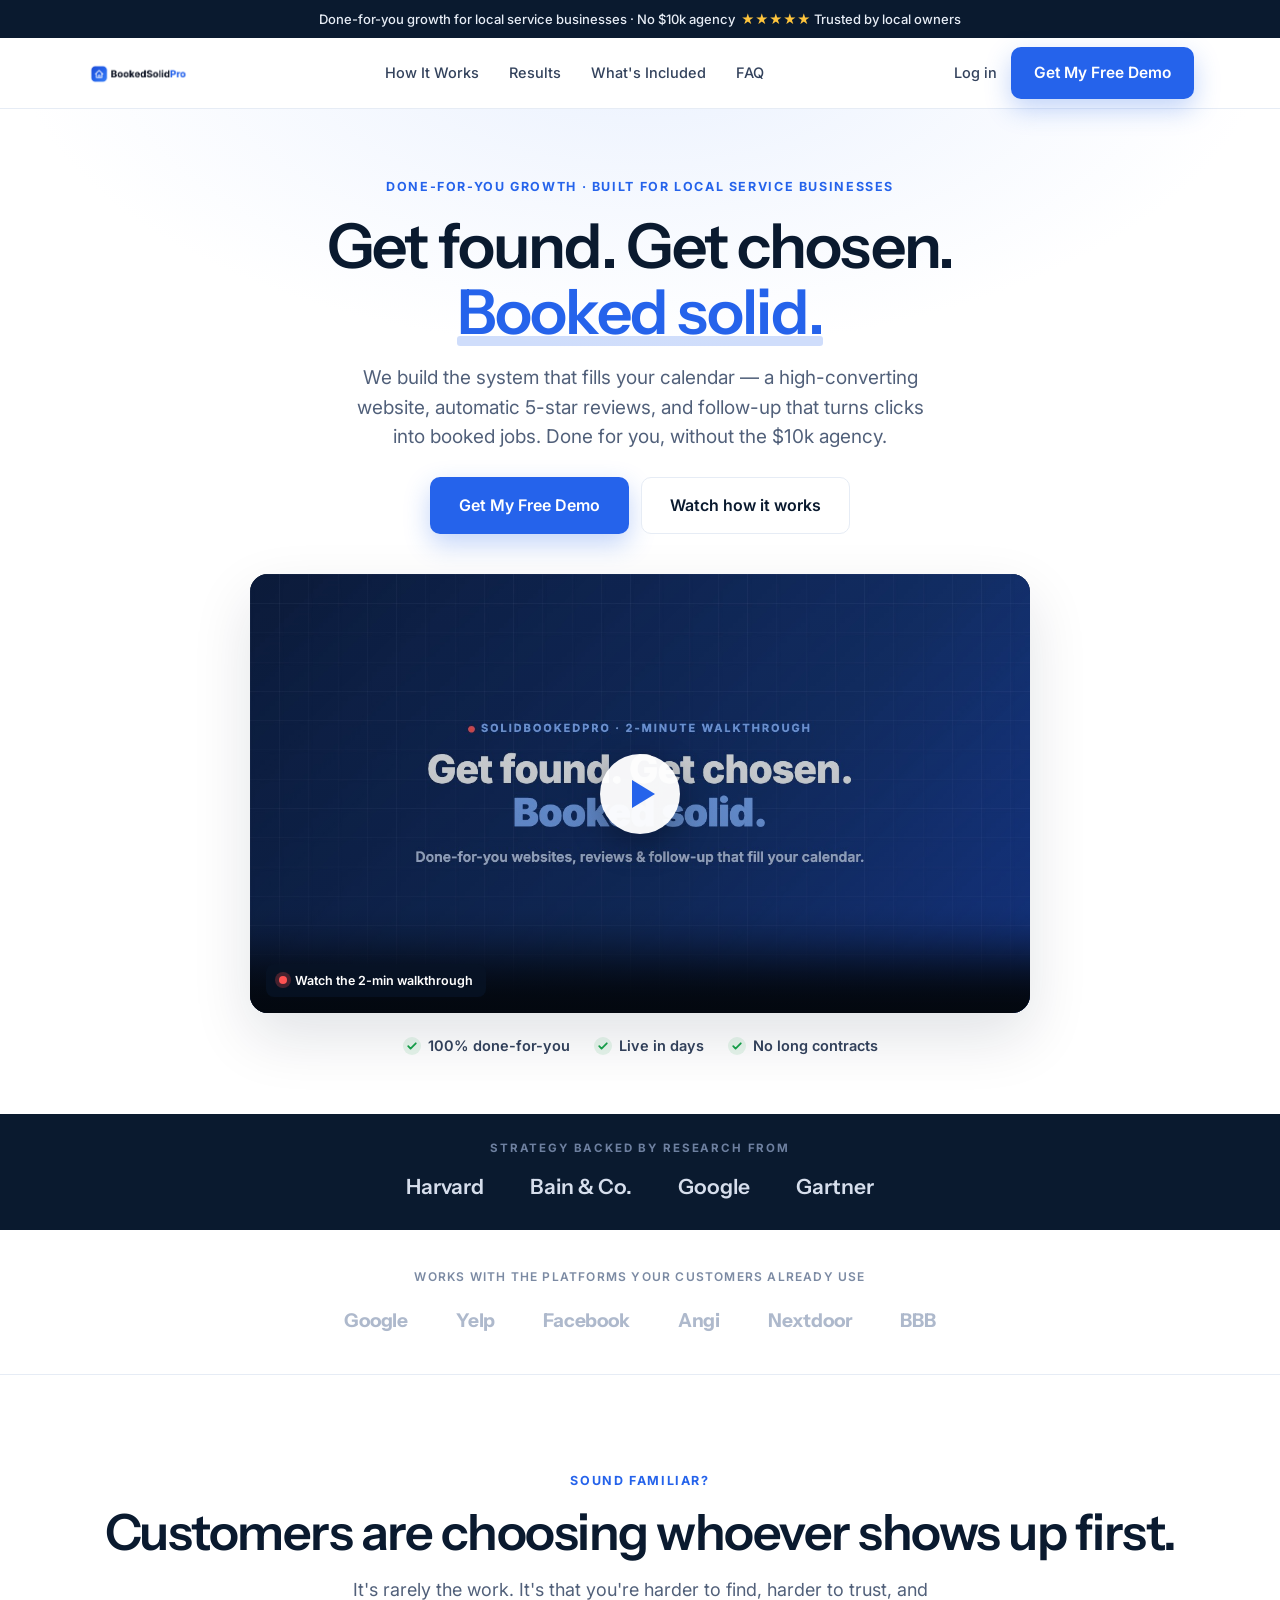
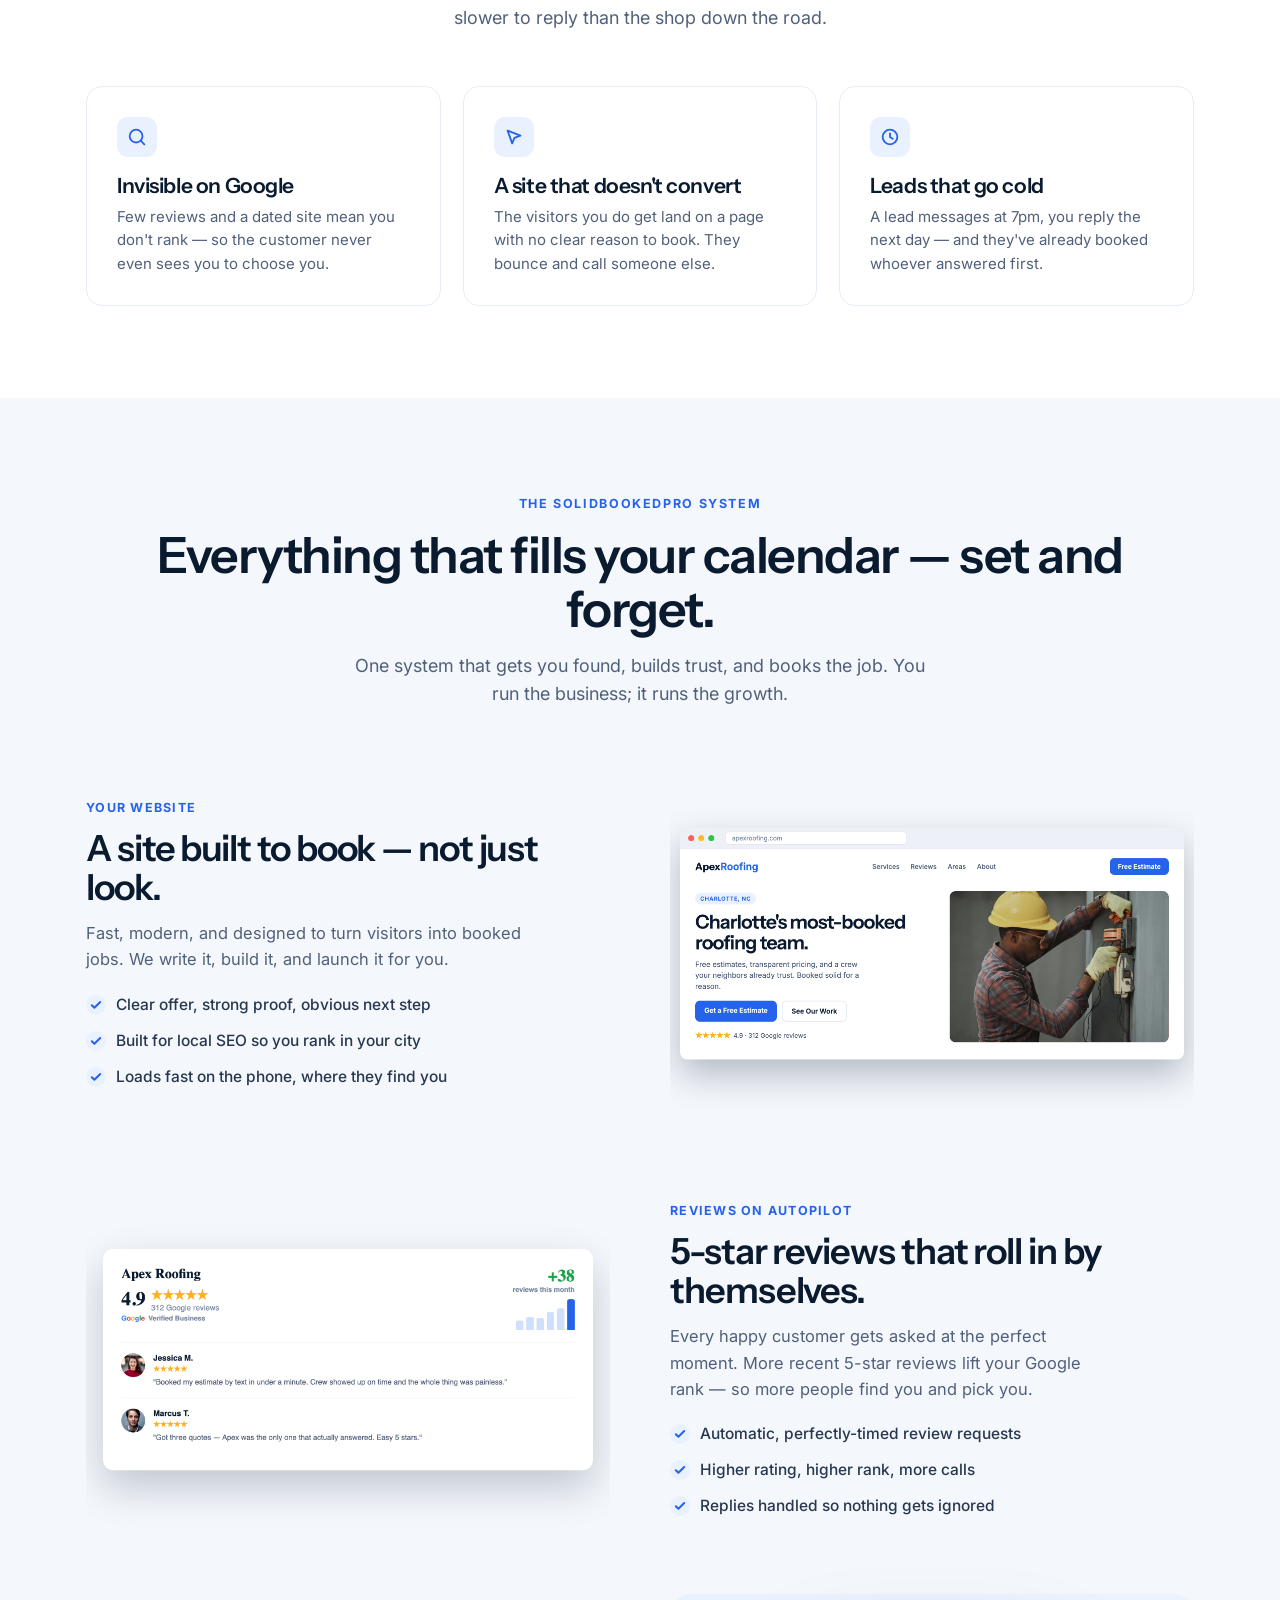
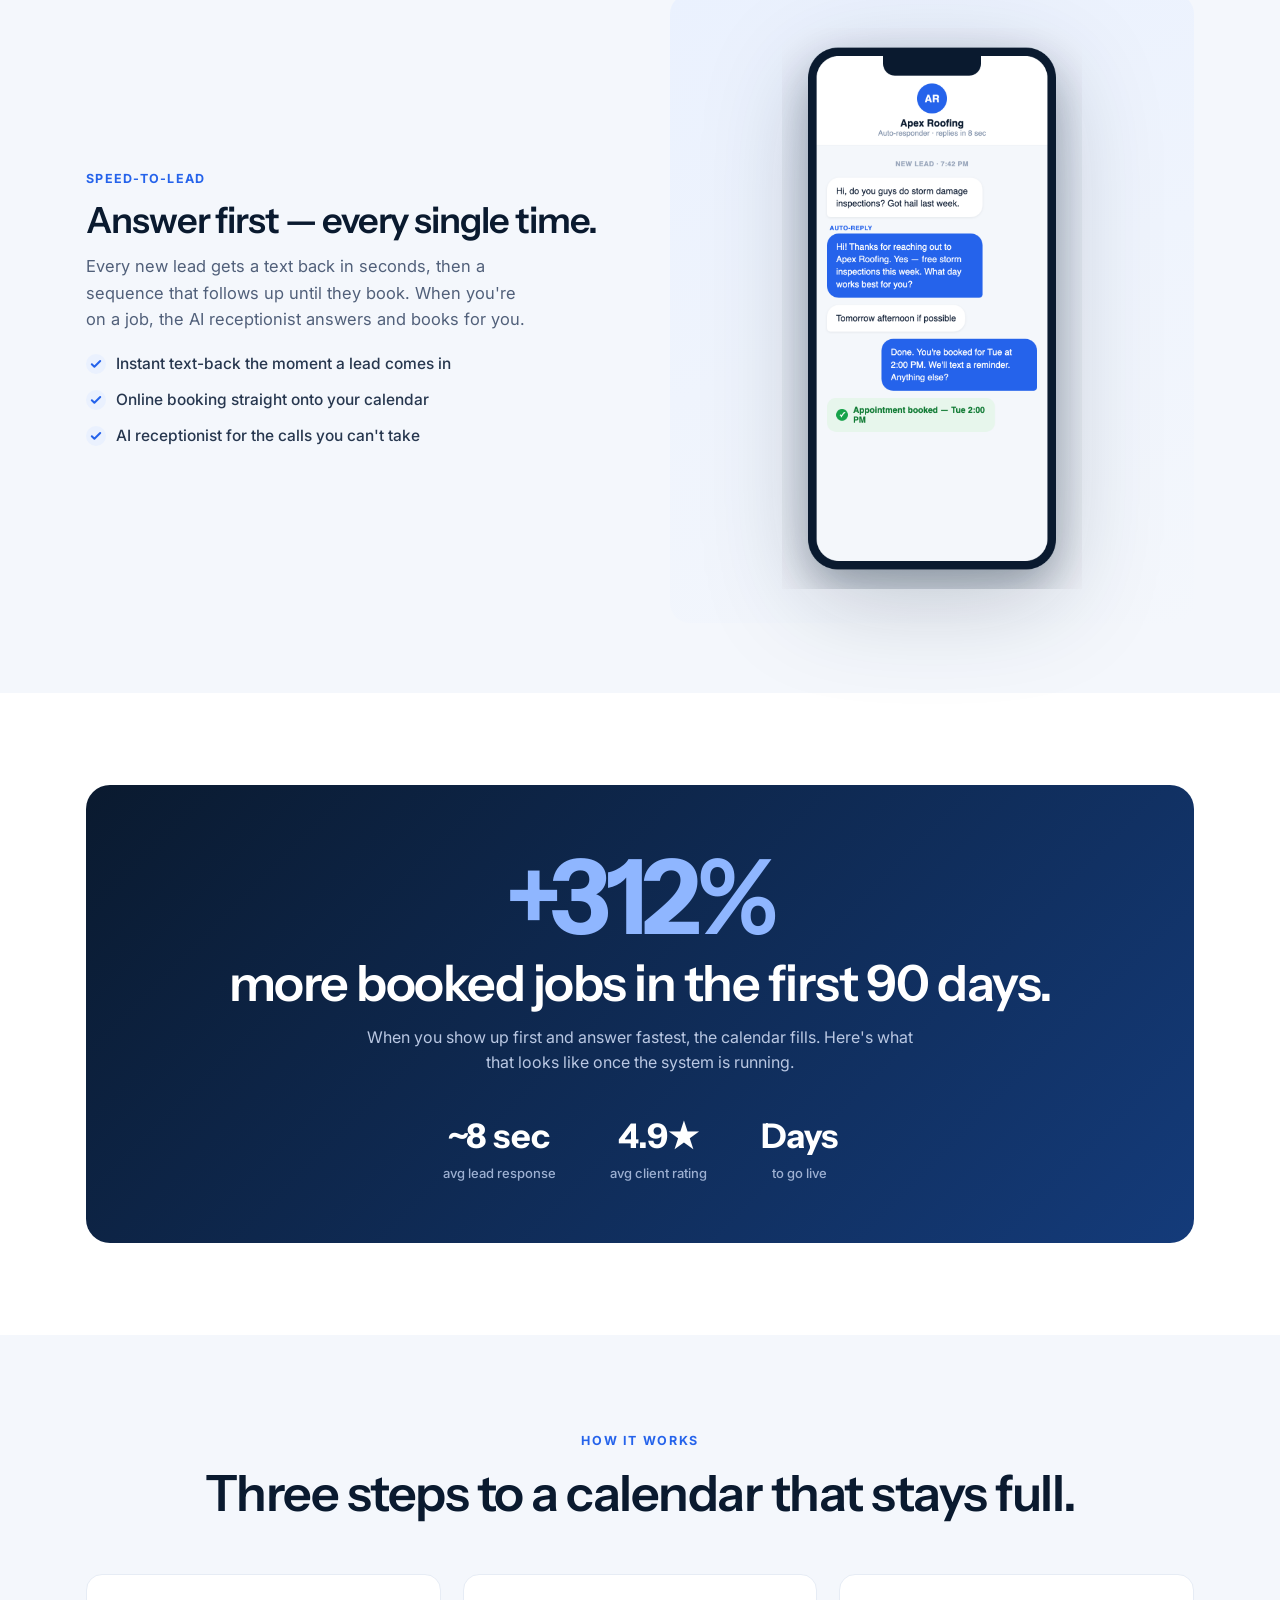
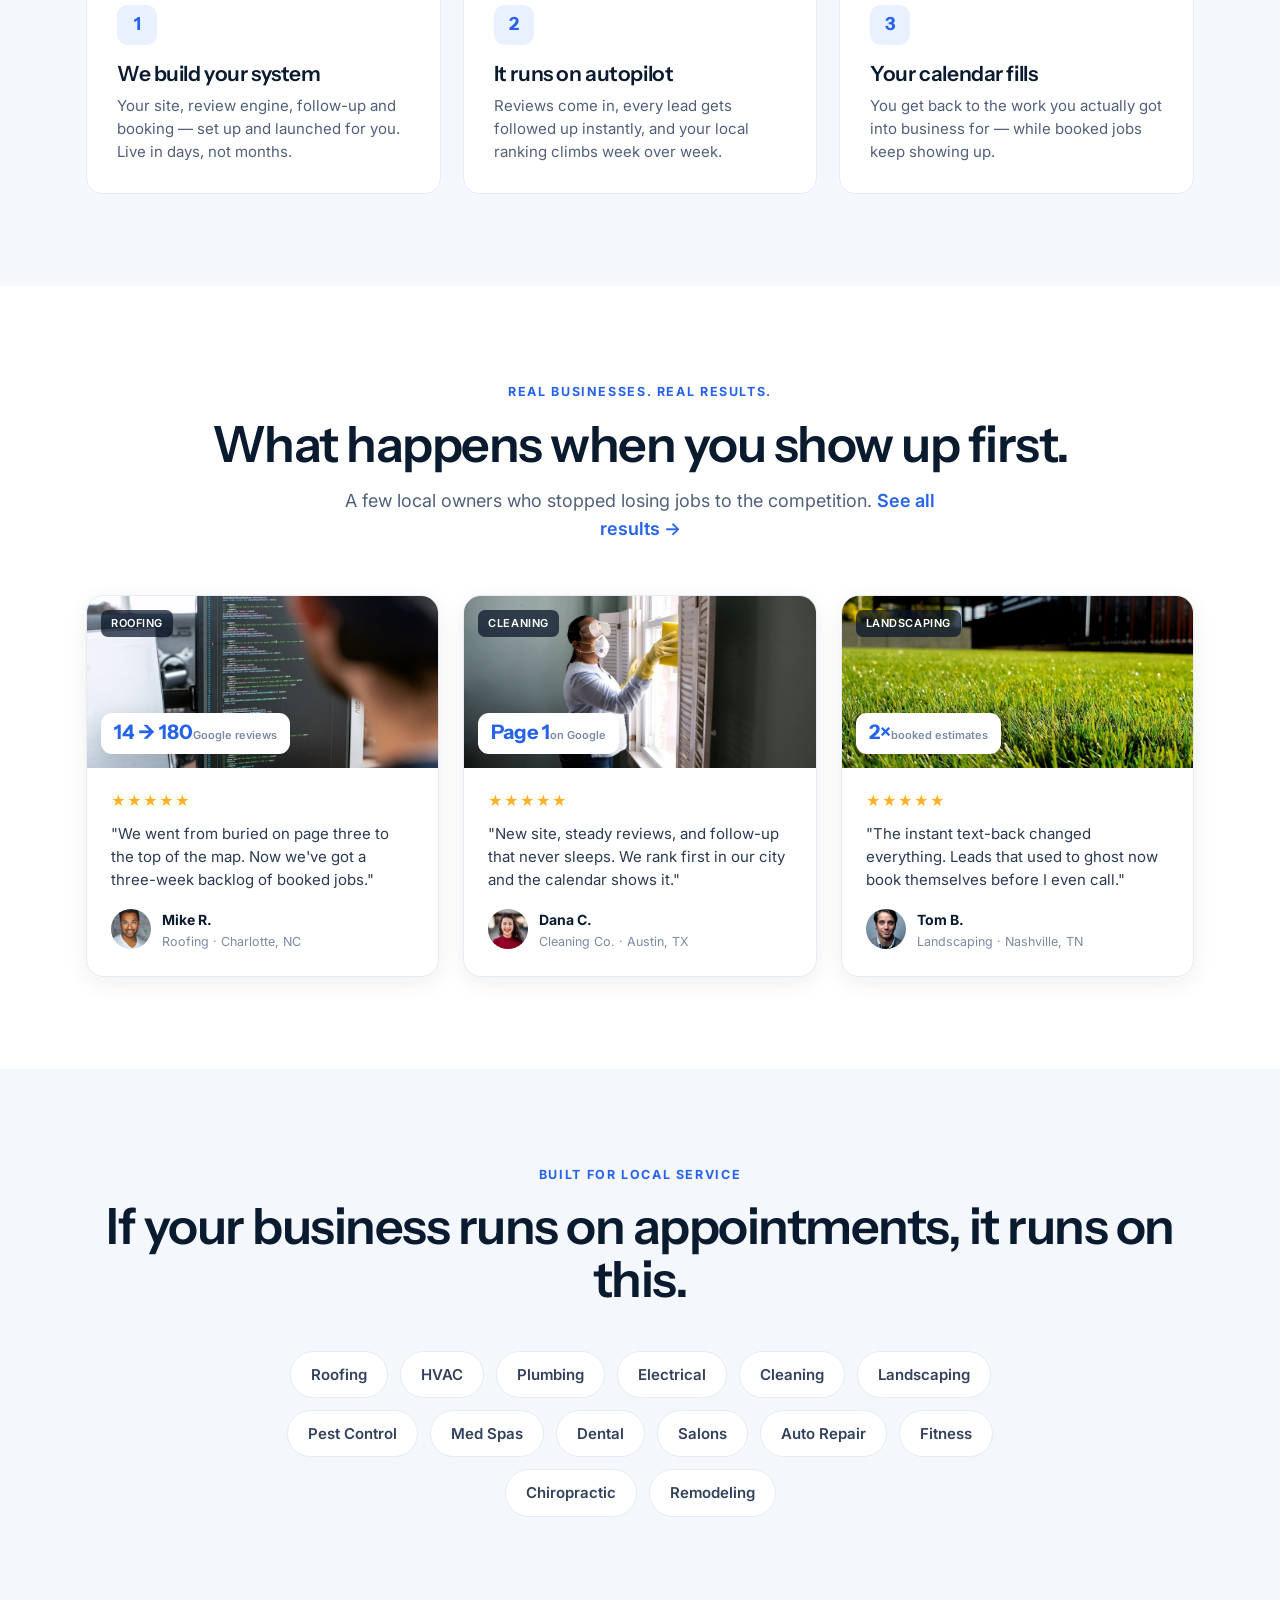
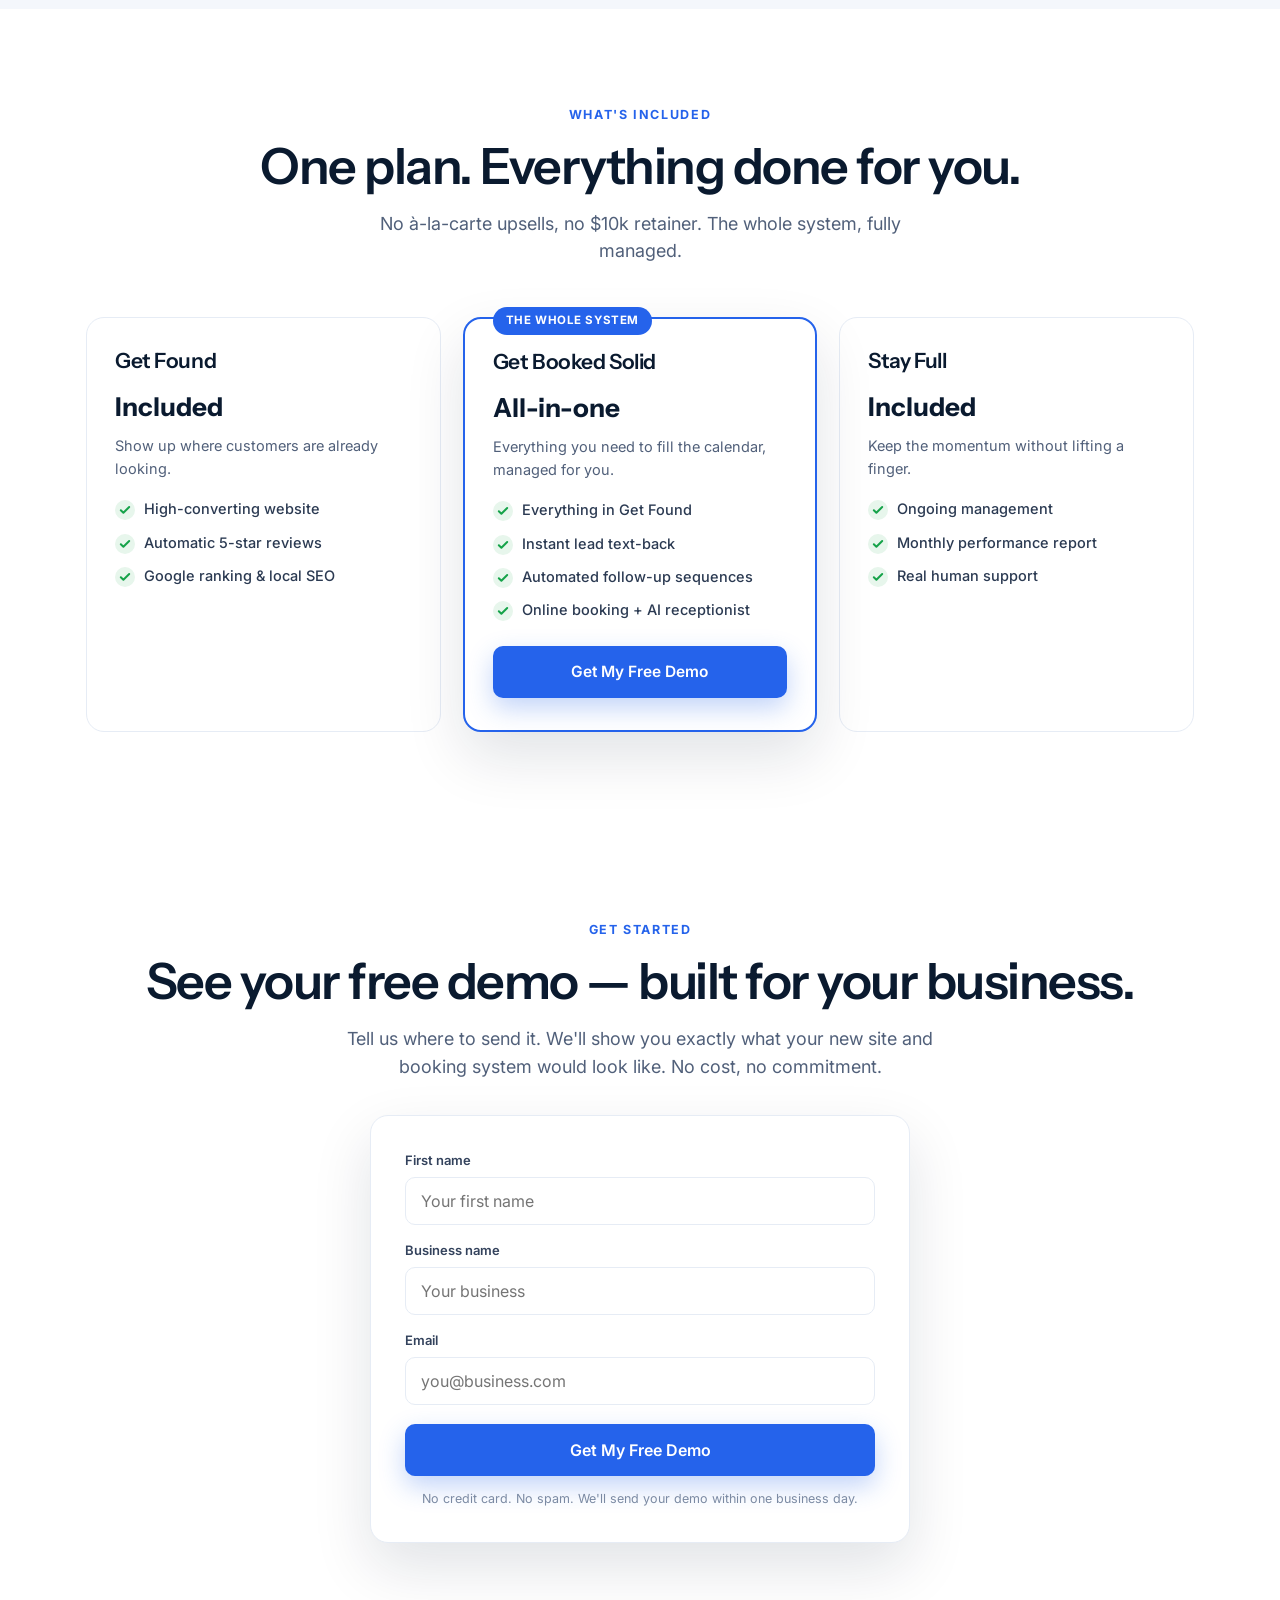
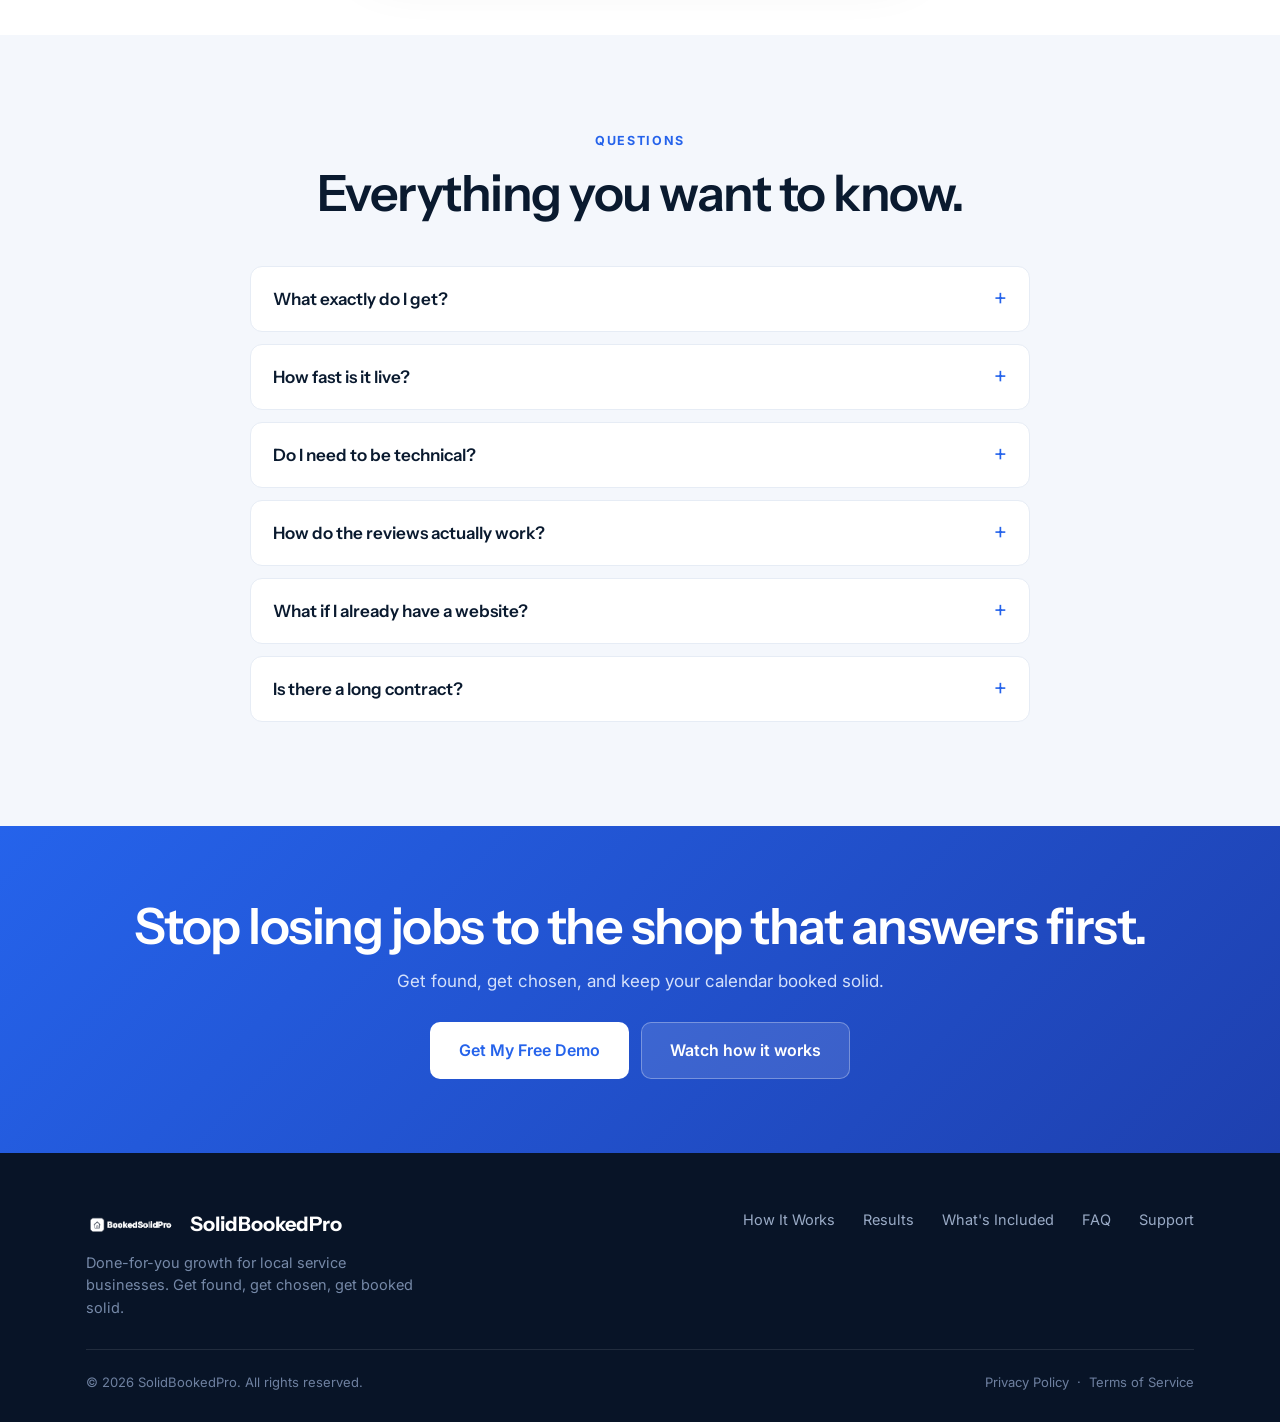
==== commit a4dc5dbc: "Redesign to match references: Instrument Sans, real photos + UI mockups, feature rows, metric band, " ====
--- a/index.html
+++ b/index.html
@@ -4,16 +4,16 @@
 <meta charset="UTF-8">
 <meta name="viewport" content="width=device-width,initial-scale=1">
 <title>SolidBookedPro — Get Found, Get Chosen, Booked Solid</title>
-<meta name="description" content="The done-for-you growth system for local service businesses. A high-converting website, automatic 5-star reviews, and instant follow-up that fills your calendar — without the $10k agency retainer.">
+<meta name="description" content="The done-for-you growth system for local service businesses: a high-converting website, automatic 5-star reviews, and instant follow-up that fills your calendar — without the $10k agency.">
 <link rel="preconnect" href="https://fonts.googleapis.com">
 <link rel="preconnect" href="https://fonts.gstatic.com" crossorigin>
-<link href="https://fonts.googleapis.com/css2?family=Inter:wght@400;500;600;700;800;900&display=swap" rel="stylesheet">
+<link href="https://fonts.googleapis.com/css2?family=Instrument+Sans:wght@400;500;600;700&family=Inter:wght@400;500;600;700&display=swap" rel="stylesheet">
 <link rel="stylesheet" href="assets/styles.css">
 <link rel="icon" href="assets/logo.png">
 </head>
 <body>
 
-<div class="topbar">Done-for-you growth for local service businesses · No $10k retainer &nbsp;<span class="star">★★★★★</span> Trusted by local owners</div>
+<div class="topbar">Done-for-you growth for local service businesses · No $10k agency &nbsp;<span class="star">★★★★★</span> Trusted by local owners</div>
 
 <header class="nav">
   <div class="wrap nav-in">
@@ -41,44 +41,46 @@
 
 <!-- HERO -->
 <section class="hero">
-  <div class="wrap hero-grid">
-    <div>
-      <span class="eyebrow">Done-For-You Growth · Built for Local Service Businesses</span>
-      <h1>Get Found. Get Chosen. <span class="hl">Booked Solid.</span></h1>
-      <p class="sub">We build the system that fills your calendar — a high-converting website, automatic 5-star reviews, and follow-up that turns clicks into booked jobs. All done for you. Without the $10k agency retainer.</p>
+  <div class="wrap">
+    <div class="inner">
+      <span class="eyebrow">Done-for-you growth · Built for local service businesses</span>
+      <h1>Get found. Get chosen.<br><span class="hl uline">Booked solid.</span></h1>
+      <p class="sub">We build the system that fills your calendar — a high-converting website, automatic 5-star reviews, and follow-up that turns clicks into booked jobs. Done for you, without the $10k agency.</p>
       <div class="hero-cta">
-        <a class="btn btn-primary btn-lg" href="#get">Get My Free Demo →</a>
-        <a class="btn btn-ghost btn-lg" href="#vsl">▶ Watch How It Works</a>
-      </div>
-      <div class="checks">
-        <span><span class="c">✓</span> 100% done-for-you</span>
-        <span><span class="c">✓</span> Live in days</span>
-        <span><span class="c">✓</span> No long contracts</span>
-      </div>
-      <div class="hero-trust"><span class="stars">★★★★★</span> Trusted by local service owners nationwide</div>
-    </div>
-
-    <div id="vsl">
-      <div class="video-card" id="videoCard">
+        <a class="btn btn-primary btn-lg" href="#get">Get My Free Demo</a>
+        <a class="btn btn-ghost btn-lg" href="#vsl">Watch how it works</a>
+      </div>
+    </div>
+    <div class="videoframe" id="vsl">
+      <div class="video-card">
         <video id="vsl-video" controls preload="none" poster="assets/poster.jpg" playsinline>
           <source src="assets/vsl.mp4" type="video/mp4">
         </video>
-        <button class="play-btn" id="playBtn" aria-label="Play video">
-          <span class="circle"><span class="tri"></span></span>
-        </button>
+        <button class="play-btn" id="playBtn" aria-label="Play video"><span class="circle"><span class="tri"></span></span></button>
         <div class="video-tag"><span class="dot"></span> Watch the 2-min walkthrough</div>
       </div>
     </div>
-  </div>
-</section>
-
-<!-- CREDIBILITY -->
-<div class="cred">
+    <div class="hero-checks">
+      <span><svg class="ic-check" viewBox="0 0 20 20" fill="none"><circle cx="10" cy="10" r="10" fill="#E7F6EC"/><path d="M5.8 10.2l2.6 2.6 5.8-5.8" stroke="#16A34A" stroke-width="2" stroke-linecap="round" stroke-linejoin="round"/></svg> 100% done-for-you</span>
+      <span><svg class="ic-check" viewBox="0 0 20 20" fill="none"><circle cx="10" cy="10" r="10" fill="#E7F6EC"/><path d="M5.8 10.2l2.6 2.6 5.8-5.8" stroke="#16A34A" stroke-width="2" stroke-linecap="round" stroke-linejoin="round"/></svg> Live in days</span>
+      <span><svg class="ic-check" viewBox="0 0 20 20" fill="none"><circle cx="10" cy="10" r="10" fill="#E7F6EC"/><path d="M5.8 10.2l2.6 2.6 5.8-5.8" stroke="#16A34A" stroke-width="2" stroke-linecap="round" stroke-linejoin="round"/></svg> No long contracts</span>
+    </div>
+  </div>
+</section>
+
+<!-- RESEARCH BAND -->
+<div class="research">
   <div class="wrap">
     <div class="label">Strategy backed by research from</div>
-    <div class="cred-row">
-      <span>Harvard</span><span>Bain</span><span>Google</span><span>Gartner</span>
-    </div>
+    <div class="research-row"><span>Harvard</span><span>Bain &amp; Co.</span><span>Google</span><span>Gartner</span></div>
+  </div>
+</div>
+
+<!-- INTEGRATIONS STRIP -->
+<div class="logos">
+  <div class="wrap">
+    <div class="label">Works with the platforms your customers already use</div>
+    <div class="logos-row"><span class="lg">Google</span><span class="lg">Yelp</span><span class="lg">Facebook</span><span class="lg">Angi</span><span class="lg">Nextdoor</span><span class="lg">BBB</span></div>
   </div>
 </div>
 
@@ -86,103 +88,140 @@
 <section>
   <div class="wrap center">
     <span class="eyebrow">Sound familiar?</span>
-    <h2>Customers are choosing your competitor — before you ever get the call.</h2>
-    <p class="lead">It's rarely the work. It's that you're harder to find, harder to trust, and slower to respond than the shop down the road.</p>
-    <div class="prob-grid">
-      <div class="prob-card">
-        <div class="ic">🔍</div>
+    <h2>Customers are choosing whoever shows up first.</h2>
+    <p class="lead">It's rarely the work. It's that you're harder to find, harder to trust, and slower to reply than the shop down the road.</p>
+    <div class="steps">
+      <div class="step">
+        <div class="num"><svg width="22" height="22" viewBox="0 0 24 24" fill="none"><circle cx="11" cy="11" r="7" stroke="#2563EB" stroke-width="2"/><path d="M16 16l4 4" stroke="#2563EB" stroke-width="2" stroke-linecap="round"/></svg></div>
         <h3>Invisible on Google</h3>
-        <p>Few reviews and a weak site mean you don't show up — so the customer never even sees you to choose you.</p>
-      </div>
-      <div class="prob-card">
-        <div class="ic">📉</div>
+        <p>Few reviews and a dated site mean you don't rank — so the customer never even sees you to choose you.</p>
+      </div>
+      <div class="step">
+        <div class="num"><svg width="22" height="22" viewBox="0 0 24 24" fill="none"><path d="M5 5l5 14 2.5-6L19 10.5 5 5z" stroke="#2563EB" stroke-width="2" stroke-linejoin="round"/></svg></div>
         <h3>A site that doesn't convert</h3>
-        <p>The visitors you do get land on a page that looks dated and gives them no clear reason to book. They bounce.</p>
-      </div>
-      <div class="prob-card">
-        <div class="ic">⏳</div>
+        <p>The visitors you do get land on a page with no clear reason to book. They bounce and call someone else.</p>
+      </div>
+      <div class="step">
+        <div class="num"><svg width="22" height="22" viewBox="0 0 24 24" fill="none"><circle cx="12" cy="12" r="8" stroke="#2563EB" stroke-width="2"/><path d="M12 8v4l3 2" stroke="#2563EB" stroke-width="2" stroke-linecap="round" stroke-linejoin="round"/></svg></div>
         <h3>Leads that go cold</h3>
-        <p>A lead messages at 7pm, you reply the next afternoon — and they've already booked someone who answered first.</p>
-      </div>
-    </div>
-  </div>
-</section>
-
-<!-- THE SYSTEM -->
-<section style="background:var(--bg-soft)" id="system">
-  <div class="wrap center">
-    <span class="eyebrow">The SolidBookedPro System</span>
-    <h2>Everything that fills your calendar — done for you.</h2>
-    <p class="lead">One system that gets you found, builds trust, and books the job. You run your business; it runs the growth.</p>
-    <div class="feat-grid">
-      <div class="feat"><div class="ic">🌐</div><h3>High-converting website</h3><p>A fast, modern site built to turn visitors into booked jobs — designed and launched for you in days.</p></div>
-      <div class="feat"><div class="ic">⭐</div><h3>Automatic 5-star reviews</h3><p>Every happy customer gets asked at the right moment, so reviews roll in and your Google ranking climbs.</p></div>
-      <div class="feat"><div class="ic">⚡</div><h3>Instant lead follow-up</h3><p>Every new lead gets a text back in seconds, then a sequence that follows up until they book — automatically.</p></div>
-      <div class="feat"><div class="ic">📅</div><h3>Online booking</h3><p>Customers book themselves straight onto your calendar, 24/7 — no phone tag, no missed opportunities.</p></div>
-      <div class="feat"><div class="ic">📞</div><h3>Never miss a call</h3><p>An AI receptionist answers and books appointments when you're on a job or after hours, so nothing slips.</p></div>
-      <div class="feat"><div class="ic">💸</div><h3>One simple price</h3><p>Everything above, fully managed, for a fraction of a $10k agency. No setup games, no surprise invoices.</p></div>
+        <p>A lead messages at 7pm, you reply the next day — and they've already booked whoever answered first.</p>
+      </div>
+    </div>
+  </div>
+</section>
+
+<!-- THE SYSTEM (feature rows) -->
+<section style="background:var(--bg-soft);padding-bottom:70px">
+  <div class="wrap center">
+    <span class="eyebrow">The SolidBookedPro system</span>
+    <h2>Everything that fills your calendar — set and forget.</h2>
+    <p class="lead">One system that gets you found, builds trust, and books the job. You run the business; it runs the growth.</p>
+  </div>
+
+  <div class="wrap">
+    <div class="frow">
+      <div class="ftext">
+        <div class="tag">Your website</div>
+        <h2>A site built to book — not just look.</h2>
+        <p>Fast, modern, and designed to turn visitors into booked jobs. We write it, build it, and launch it for you.</p>
+        <ul class="flist">
+          <li><svg width="20" height="20" viewBox="0 0 20 20" fill="none"><circle cx="10" cy="10" r="10" fill="#EAF1FE"/><path d="M5.8 10.2l2.6 2.6 5.8-5.8" stroke="#2563EB" stroke-width="2" stroke-linecap="round" stroke-linejoin="round"/></svg> Clear offer, strong proof, obvious next step</li>
+          <li><svg width="20" height="20" viewBox="0 0 20 20" fill="none"><circle cx="10" cy="10" r="10" fill="#EAF1FE"/><path d="M5.8 10.2l2.6 2.6 5.8-5.8" stroke="#2563EB" stroke-width="2" stroke-linecap="round" stroke-linejoin="round"/></svg> Built for local SEO so you rank in your city</li>
+          <li><svg width="20" height="20" viewBox="0 0 20 20" fill="none"><circle cx="10" cy="10" r="10" fill="#EAF1FE"/><path d="M5.8 10.2l2.6 2.6 5.8-5.8" stroke="#2563EB" stroke-width="2" stroke-linecap="round" stroke-linejoin="round"/></svg> Loads fast on the phone, where they find you</li>
+        </ul>
+      </div>
+      <div class="fmedia"><img src="assets/mock/site.png" alt="Example local business website"></div>
+    </div>
+
+    <div class="frow flip">
+      <div class="ftext">
+        <div class="tag">Reviews on autopilot</div>
+        <h2>5-star reviews that roll in by themselves.</h2>
+        <p>Every happy customer gets asked at the perfect moment. More recent 5-star reviews lift your Google rank — so more people find you and pick you.</p>
+        <ul class="flist">
+          <li><svg width="20" height="20" viewBox="0 0 20 20" fill="none"><circle cx="10" cy="10" r="10" fill="#EAF1FE"/><path d="M5.8 10.2l2.6 2.6 5.8-5.8" stroke="#2563EB" stroke-width="2" stroke-linecap="round" stroke-linejoin="round"/></svg> Automatic, perfectly-timed review requests</li>
+          <li><svg width="20" height="20" viewBox="0 0 20 20" fill="none"><circle cx="10" cy="10" r="10" fill="#EAF1FE"/><path d="M5.8 10.2l2.6 2.6 5.8-5.8" stroke="#2563EB" stroke-width="2" stroke-linecap="round" stroke-linejoin="round"/></svg> Higher rating, higher rank, more calls</li>
+          <li><svg width="20" height="20" viewBox="0 0 20 20" fill="none"><circle cx="10" cy="10" r="10" fill="#EAF1FE"/><path d="M5.8 10.2l2.6 2.6 5.8-5.8" stroke="#2563EB" stroke-width="2" stroke-linecap="round" stroke-linejoin="round"/></svg> Replies handled so nothing gets ignored</li>
+        </ul>
+      </div>
+      <div class="fmedia"><img src="assets/mock/reviews.png" alt="Google reviews growing"></div>
+    </div>
+
+    <div class="frow">
+      <div class="ftext">
+        <div class="tag">Speed-to-lead</div>
+        <h2>Answer first — every single time.</h2>
+        <p>Every new lead gets a text back in seconds, then a sequence that follows up until they book. When you're on a job, the AI receptionist answers and books for you.</p>
+        <ul class="flist">
+          <li><svg width="20" height="20" viewBox="0 0 20 20" fill="none"><circle cx="10" cy="10" r="10" fill="#EAF1FE"/><path d="M5.8 10.2l2.6 2.6 5.8-5.8" stroke="#2563EB" stroke-width="2" stroke-linecap="round" stroke-linejoin="round"/></svg> Instant text-back the moment a lead comes in</li>
+          <li><svg width="20" height="20" viewBox="0 0 20 20" fill="none"><circle cx="10" cy="10" r="10" fill="#EAF1FE"/><path d="M5.8 10.2l2.6 2.6 5.8-5.8" stroke="#2563EB" stroke-width="2" stroke-linecap="round" stroke-linejoin="round"/></svg> Online booking straight onto your calendar</li>
+          <li><svg width="20" height="20" viewBox="0 0 20 20" fill="none"><circle cx="10" cy="10" r="10" fill="#EAF1FE"/><path d="M5.8 10.2l2.6 2.6 5.8-5.8" stroke="#2563EB" stroke-width="2" stroke-linecap="round" stroke-linejoin="round"/></svg> AI receptionist for the calls you can't take</li>
+        </ul>
+      </div>
+      <div class="fmedia pad"><img src="assets/mock/phone.png" alt="Instant text-back booking a job"></div>
+    </div>
+  </div>
+</section>
+
+<!-- METRIC BAND -->
+<section>
+  <div class="wrap">
+    <div class="metricband">
+      <div class="big">+312%</div>
+      <h2>more booked jobs in the first 90 days.</h2>
+      <p>When you show up first and answer fastest, the calendar fills. Here's what that looks like once the system is running.</p>
+      <div class="metricstrip">
+        <div class="m"><div class="n">~8 sec</div><div class="l">avg lead response</div></div>
+        <div class="m"><div class="n">4.9★</div><div class="l">avg client rating</div></div>
+        <div class="m"><div class="n">Days</div><div class="l">to go live</div></div>
+      </div>
     </div>
   </div>
 </section>
 
 <!-- HOW IT WORKS -->
-<section>
+<section style="background:var(--bg-soft)">
   <div class="wrap center">
     <span class="eyebrow">How it works</span>
     <h2>Three steps to a calendar that stays full.</h2>
     <div class="steps">
       <div class="step"><div class="num">1</div><h3>We build your system</h3><p>Your site, review engine, follow-up and booking — set up and launched for you. Live in days, not months.</p></div>
-      <div class="step"><div class="num">2</div><h3>It runs on autopilot</h3><p>Reviews come in, leads get followed up the moment they raise a hand, and your ranking climbs week over week.</p></div>
-      <div class="step"><div class="num">3</div><h3>Your calendar fills</h3><p>You get back to the work you actually got into business for — while the booked jobs keep showing up.</p></div>
-    </div>
-  </div>
-</section>
-
-<!-- RESULTS BAND -->
-<section style="padding-top:0">
-  <div class="wrap">
-    <div class="guarantee">
-      <div class="badge">📈</div>
-      <div>
-        <h2>Built to pay for itself with one booked job.</h2>
-        <p>Most owners cover their entire plan with a single new customer. Everything after that is profit you weren't capturing before.</p>
-      </div>
-      <a class="btn btn-primary btn-lg" href="#get">Get My Free Demo</a>
-    </div>
-  </div>
-</section>
-
-<!-- RESULTS / CASE STUDIES -->
-<section style="background:var(--bg-soft)" id="results">
+      <div class="step"><div class="num">2</div><h3>It runs on autopilot</h3><p>Reviews come in, every lead gets followed up instantly, and your local ranking climbs week over week.</p></div>
+      <div class="step"><div class="num">3</div><h3>Your calendar fills</h3><p>You get back to the work you actually got into business for — while booked jobs keep showing up.</p></div>
+    </div>
+  </div>
+</section>
+
+<!-- RESULTS -->
+<section id="results">
   <div class="wrap center">
     <span class="eyebrow">Real businesses. Real results.</span>
-    <h2>What happens when you get found and follow up fast.</h2>
-    <p class="lead">A few local owners who stopped losing jobs to the competition. <a href="case-studies.html" style="color:var(--blue);font-weight:600">See all results →</a></p>
+    <h2>What happens when you show up first.</h2>
+    <p class="lead">A few local owners who stopped losing jobs to the competition. <a href="case-studies.html" class="hl" style="font-weight:600">See all results →</a></p>
     <div class="cs-grid">
       <div class="cs-card">
-        <div class="top"><div class="cs-tag">Home Services</div><div class="cs-metric">14 → 180<br>Google reviews</div></div>
-        <div class="body">
-          <div class="stars-sm">★★★★★</div>
-          <p>"We went from buried on page three to the top of the map. Now we've got a three-week backlog of booked jobs."</p>
-          <div class="cs-person"><div class="av">MR</div><div><b>Mike R.</b><span>Roofing · Charlotte, NC</span></div></div>
-        </div>
+        <div class="cs-photo"><img src="assets/photos/contractor.jpg" alt="Roofing"><span class="cs-tag">Roofing</span><span class="cs-badge"><span class="n">14 → 180</span><span class="l">Google reviews</span></span></div>
+        <div class="cs-body"><div class="cs-stars">★★★★★</div><p>"We went from buried on page three to the top of the map. Now we've got a three-week backlog of booked jobs."</p><div class="cs-person"><img src="assets/photos/m1.jpg" alt=""><div><b>Mike R.</b><span>Roofing · Charlotte, NC</span></div></div></div>
       </div>
       <div class="cs-card">
-        <div class="top"><div class="cs-tag">Med Spa</div><div class="cs-metric">2× booked<br>consults</div></div>
-        <div class="body">
-          <div class="stars-sm">★★★★★</div>
-          <p>"The instant text-back changed everything. Leads that used to ghost now book themselves before I even call."</p>
-          <div class="cs-person"><div class="av">LT</div><div><b>Lauren T.</b><span>Med Spa · Tampa, FL</span></div></div>
-        </div>
+        <div class="cs-photo"><img src="assets/photos/cleaning.jpg" alt="Cleaning"><span class="cs-tag">Cleaning</span><span class="cs-badge"><span class="n">Page 1</span><span class="l">on Google</span></span></div>
+        <div class="cs-body"><div class="cs-stars">★★★★★</div><p>"New site, steady reviews, and follow-up that never sleeps. We rank first in our city and the calendar shows it."</p><div class="cs-person"><img src="assets/photos/w1.jpg" alt=""><div><b>Dana C.</b><span>Cleaning Co. · Austin, TX</span></div></div></div>
       </div>
       <div class="cs-card">
-        <div class="top"><div class="cs-tag">Cleaning</div><div class="cs-metric">Page 1<br>on Google</div></div>
-        <div class="body">
-          <div class="stars-sm">★★★★★</div>
-          <p>"New site, steady reviews, and follow-up that never sleeps. We rank first in our city and the calendar shows it."</p>
-          <div class="cs-person"><div class="av">DC</div><div><b>Dana C.</b><span>Cleaning Co. · Austin, TX</span></div></div>
-        </div>
-      </div>
+        <div class="cs-photo"><img src="assets/photos/landscaping.jpg" alt="Landscaping"><span class="cs-tag">Landscaping</span><span class="cs-badge"><span class="n">2×</span><span class="l">booked estimates</span></span></div>
+        <div class="cs-body"><div class="cs-stars">★★★★★</div><p>"The instant text-back changed everything. Leads that used to ghost now book themselves before I even call."</p><div class="cs-person"><img src="assets/photos/m2.jpg" alt=""><div><b>Tom B.</b><span>Landscaping · Nashville, TN</span></div></div></div>
+      </div>
+    </div>
+  </div>
+</section>
+
+<!-- INDUSTRIES -->
+<section style="background:var(--bg-soft)">
+  <div class="wrap center">
+    <span class="eyebrow">Built for local service</span>
+    <h2>If your business runs on appointments, it runs on this.</h2>
+    <div class="pills">
+      <span class="pill">Roofing</span><span class="pill">HVAC</span><span class="pill">Plumbing</span><span class="pill">Electrical</span><span class="pill">Cleaning</span><span class="pill">Landscaping</span><span class="pill">Pest Control</span><span class="pill">Med Spas</span><span class="pill">Dental</span><span class="pill">Salons</span><span class="pill">Auto Repair</span><span class="pill">Fitness</span><span class="pill">Chiropractic</span><span class="pill">Remodeling</span>
     </div>
   </div>
 </section>
@@ -196,12 +235,12 @@
     <div class="price-grid">
       <div class="price">
         <h3>Get Found</h3>
-        <div class="amt"><small>Included</small></div>
+        <div class="amt">Included</div>
         <p class="desc">Show up where customers are already looking.</p>
         <ul>
-          <li><span class="c">✓</span> High-converting website</li>
-          <li><span class="c">✓</span> Automatic 5-star reviews</li>
-          <li><span class="c">✓</span> Google ranking & local SEO</li>
+          <li><svg width="20" height="20" viewBox="0 0 20 20" fill="none"><circle cx="10" cy="10" r="10" fill="#E7F6EC"/><path d="M5.8 10.2l2.6 2.6 5.8-5.8" stroke="#16A34A" stroke-width="2" stroke-linecap="round" stroke-linejoin="round"/></svg> High-converting website</li>
+          <li><svg width="20" height="20" viewBox="0 0 20 20" fill="none"><circle cx="10" cy="10" r="10" fill="#E7F6EC"/><path d="M5.8 10.2l2.6 2.6 5.8-5.8" stroke="#16A34A" stroke-width="2" stroke-linecap="round" stroke-linejoin="round"/></svg> Automatic 5-star reviews</li>
+          <li><svg width="20" height="20" viewBox="0 0 20 20" fill="none"><circle cx="10" cy="10" r="10" fill="#E7F6EC"/><path d="M5.8 10.2l2.6 2.6 5.8-5.8" stroke="#16A34A" stroke-width="2" stroke-linecap="round" stroke-linejoin="round"/></svg> Google ranking &amp; local SEO</li>
         </ul>
       </div>
       <div class="price featured">
@@ -210,21 +249,21 @@
         <div class="amt">All-in-one</div>
         <p class="desc">Everything you need to fill the calendar, managed for you.</p>
         <ul>
-          <li><span class="c">✓</span> Everything in Get Found</li>
-          <li><span class="c">✓</span> Instant lead text-back</li>
-          <li><span class="c">✓</span> Automated follow-up sequences</li>
-          <li><span class="c">✓</span> Online booking + AI receptionist</li>
+          <li><svg width="20" height="20" viewBox="0 0 20 20" fill="none"><circle cx="10" cy="10" r="10" fill="#E7F6EC"/><path d="M5.8 10.2l2.6 2.6 5.8-5.8" stroke="#16A34A" stroke-width="2" stroke-linecap="round" stroke-linejoin="round"/></svg> Everything in Get Found</li>
+          <li><svg width="20" height="20" viewBox="0 0 20 20" fill="none"><circle cx="10" cy="10" r="10" fill="#E7F6EC"/><path d="M5.8 10.2l2.6 2.6 5.8-5.8" stroke="#16A34A" stroke-width="2" stroke-linecap="round" stroke-linejoin="round"/></svg> Instant lead text-back</li>
+          <li><svg width="20" height="20" viewBox="0 0 20 20" fill="none"><circle cx="10" cy="10" r="10" fill="#E7F6EC"/><path d="M5.8 10.2l2.6 2.6 5.8-5.8" stroke="#16A34A" stroke-width="2" stroke-linecap="round" stroke-linejoin="round"/></svg> Automated follow-up sequences</li>
+          <li><svg width="20" height="20" viewBox="0 0 20 20" fill="none"><circle cx="10" cy="10" r="10" fill="#E7F6EC"/><path d="M5.8 10.2l2.6 2.6 5.8-5.8" stroke="#16A34A" stroke-width="2" stroke-linecap="round" stroke-linejoin="round"/></svg> Online booking + AI receptionist</li>
         </ul>
         <a class="btn btn-primary" href="#get">Get My Free Demo</a>
       </div>
       <div class="price">
         <h3>Stay Full</h3>
-        <div class="amt"><small>Included</small></div>
+        <div class="amt">Included</div>
         <p class="desc">Keep the momentum without lifting a finger.</p>
         <ul>
-          <li><span class="c">✓</span> Ongoing management</li>
-          <li><span class="c">✓</span> Monthly performance report</li>
-          <li><span class="c">✓</span> Real human support</li>
+          <li><svg width="20" height="20" viewBox="0 0 20 20" fill="none"><circle cx="10" cy="10" r="10" fill="#E7F6EC"/><path d="M5.8 10.2l2.6 2.6 5.8-5.8" stroke="#16A34A" stroke-width="2" stroke-linecap="round" stroke-linejoin="round"/></svg> Ongoing management</li>
+          <li><svg width="20" height="20" viewBox="0 0 20 20" fill="none"><circle cx="10" cy="10" r="10" fill="#E7F6EC"/><path d="M5.8 10.2l2.6 2.6 5.8-5.8" stroke="#16A34A" stroke-width="2" stroke-linecap="round" stroke-linejoin="round"/></svg> Monthly performance report</li>
+          <li><svg width="20" height="20" viewBox="0 0 20 20" fill="none"><circle cx="10" cy="10" r="10" fill="#E7F6EC"/><path d="M5.8 10.2l2.6 2.6 5.8-5.8" stroke="#16A34A" stroke-width="2" stroke-linecap="round" stroke-linejoin="round"/></svg> Real human support</li>
         </ul>
       </div>
     </div>
@@ -232,8 +271,8 @@
 </section>
 
 <!-- DEMO FORM -->
-<section class="final" id="get">
-  <div class="wrap">
+<section id="get">
+  <div class="wrap center">
     <span class="eyebrow">Get started</span>
     <h2>See your free demo — built for your business.</h2>
     <p class="lead">Tell us where to send it. We'll show you exactly what your new site and booking system would look like. No cost, no commitment.</p>
@@ -241,12 +280,12 @@
       <div class="row"><label for="fn">First name</label><input id="fn" type="text" placeholder="Your first name" required></div>
       <div class="row"><label for="bn">Business name</label><input id="bn" type="text" placeholder="Your business" required></div>
       <div class="row"><label for="em">Email</label><input id="em" type="email" placeholder="you@business.com" required></div>
-      <button class="btn btn-primary btn-lg" type="submit">Get My Free Demo →</button>
+      <button class="btn btn-primary btn-lg" type="submit">Get My Free Demo</button>
       <div class="fine">No credit card. No spam. We'll send your demo within one business day.</div>
     </form>
-    <div class="form-success" id="formSuccess">
+    <div class="formwrap form-success" id="formSuccess">
       <div class="ck">✓</div>
-      <h3>You're in.</h3>
+      <h3 style="margin-bottom:8px">You're in.</h3>
       <p>We'll build your demo and send it over within one business day.</p>
     </div>
   </div>
@@ -260,28 +299,22 @@
     <div class="faq">
       <div class="faq-item"><button class="faq-q">What exactly do I get?<span class="pm">+</span></button><div class="faq-a"><p>A complete growth system: a new high-converting website, automatic review collection, instant lead follow-up, online booking, and an AI receptionist — all set up and managed for you.</p></div></div>
       <div class="faq-item"><button class="faq-q">How fast is it live?<span class="pm">+</span></button><div class="faq-a"><p>Most businesses are live within a few days. We handle the build, the copy and the setup — you just approve it.</p></div></div>
-      <div class="faq-item"><button class="faq-q">Do I need to be technical?<span class="pm">+</span></button><div class="faq-a"><p>Not at all. It's 100% done for you. You'll never touch code, plugins or settings — we manage everything and you get the booked jobs.</p></div></div>
+      <div class="faq-item"><button class="faq-q">Do I need to be technical?<span class="pm">+</span></button><div class="faq-a"><p>Not at all. It's 100% done for you. You'll never touch code or settings — we manage everything and you get the booked jobs.</p></div></div>
       <div class="faq-item"><button class="faq-q">How do the reviews actually work?<span class="pm">+</span></button><div class="faq-a"><p>After each job, your customer automatically gets a perfectly-timed request to leave a review. More 5-star reviews lift your Google ranking, so more people find and choose you.</p></div></div>
-      <div class="faq-item"><button class="faq-q">What if I already have a website?<span class="pm">+</span></button><div class="faq-a"><p>Great — we'll either upgrade it or build a higher-converting one, then plug the reviews, follow-up and booking system on top. You keep what works.</p></div></div>
+      <div class="faq-item"><button class="faq-q">What if I already have a website?<span class="pm">+</span></button><div class="faq-a"><p>Great — we'll either upgrade it or build a higher-converting one, then plug the reviews, follow-up and booking on top. You keep what works.</p></div></div>
       <div class="faq-item"><button class="faq-q">Is there a long contract?<span class="pm">+</span></button><div class="faq-a"><p>No long lock-ins. The system is built to pay for itself with your first booked job, so we'd rather earn your business every month.</p></div></div>
     </div>
   </div>
 </section>
 
-<!-- FINAL CTA -->
-<section class="final">
-  <div class="wrap">
-    <span class="eyebrow">Ready?</span>
+<!-- CTA BAND -->
+<section class="ctaband">
+  <div class="wrap">
     <h2>Stop losing jobs to the shop that answers first.</h2>
-    <p class="lead">Get found, get chosen, and keep your calendar booked solid.</p>
+    <p>Get found, get chosen, and keep your calendar booked solid.</p>
     <div class="hero-cta">
-      <a class="btn btn-primary btn-lg" href="#get">Get My Free Demo →</a>
-      <a class="btn btn-ghost btn-lg" href="#vsl">Watch How It Works</a>
-    </div>
-    <div class="checks">
-      <span><span class="c">✓</span> Done-for-you</span>
-      <span><span class="c">✓</span> Live in days</span>
-      <span><span class="c">✓</span> No long contracts</span>
+      <a class="btn btn-white btn-lg" href="#get">Get My Free Demo</a>
+      <a class="btn btn-lg" style="background:rgba(255,255,255,.12);color:#fff;border-color:rgba(255,255,255,.3)" href="#vsl">Watch how it works</a>
     </div>
   </div>
 </section>
@@ -292,7 +325,7 @@
     <div class="foot-top">
       <div>
         <div class="brand-f"><img src="assets/logo.png" alt="SolidBookedPro"> SolidBookedPro</div>
-        <p style="margin-top:12px;max-width:340px;color:#8D9BBA">Done-for-you growth for local service businesses. Get found, get chosen, get booked solid.</p>
+        <p style="margin-top:12px;max-width:340px;color:#7689A8">Done-for-you growth for local service businesses. Get found, get chosen, get booked solid.</p>
       </div>
       <div class="foot-links">
         <a href="product.html">How It Works</a>
@@ -312,15 +345,13 @@
 <script>
   document.getElementById('burger').addEventListener('click',function(){document.getElementById('mobileMenu').classList.toggle('open');});
   var pb=document.getElementById('playBtn'),v=document.getElementById('vsl-video');
-  if(pb){pb.addEventListener('click',function(){v.play();pb.style.display='none';v.setAttribute('controls','');});}
+  if(pb){pb.addEventListener('click',function(){v.play();pb.style.display='none';});}
   document.querySelectorAll('.faq-q').forEach(function(q){
     q.addEventListener('click',function(){q.parentElement.classList.toggle('open');
       var a=q.nextElementSibling;a.style.maxHeight=q.parentElement.classList.contains('open')?a.scrollHeight+'px':0;});
   });
   document.getElementById('demoForm').addEventListener('submit',function(e){
-    e.preventDefault();
-    this.style.display='none';
-    document.getElementById('formSuccess').style.display='block';
+    e.preventDefault();this.style.display='none';document.getElementById('formSuccess').style.display='block';
   });
 </script>
 </body>
--- a/assets/styles.css
+++ b/assets/styles.css
@@ -1,220 +1,220 @@
-/* SolidBookedPro — shared styles */
+/* SolidBookedPro — design system (Instrument Sans + Inter, ReviewHarvest/ScalingSOS blend) */
 :root{
   --blue:#2563EB;
   --blue-dark:#1D4ED8;
-  --navy:#0B1B3B;
+  --ink:#0A1A2F;          /* dark headline ink */
+  --navy:#081427;
   --green:#16A34A;
-  --ink:#0F172A;
-  --muted:#5B6B82;
-  --line:#E6EBF2;
+  --muted:#51607A;
+  --soft:#7B8AA3;
+  --line:#E6ECF5;
   --bg:#FFFFFF;
-  --bg-soft:#F5F8FD;
-  --bg-blue:#EEF3FE;
-  --radius:16px;
-  --shadow:0 12px 40px rgba(15,30,70,.08);
-  --shadow-sm:0 4px 16px rgba(15,30,70,.06);
-  --maxw:1140px;
-  --font:'Inter',-apple-system,BlinkMacSystemFont,'Segoe UI',Roboto,sans-serif;
+  --bg-soft:#F4F7FC;
+  --bg-blue:#EAF1FE;
+  --maxw:1160px;
+  --disp:'Instrument Sans',-apple-system,BlinkMacSystemFont,sans-serif;
+  --body:'Inter',-apple-system,BlinkMacSystemFont,sans-serif;
+  --shadow:0 24px 60px rgba(10,26,47,.12);
+  --shadow-sm:0 6px 22px rgba(10,26,47,.07);
 }
 *{box-sizing:border-box;margin:0;padding:0}
 html{scroll-behavior:smooth}
-body{font-family:var(--font);color:var(--ink);background:var(--bg);line-height:1.55;-webkit-font-smoothing:antialiased}
+body{font-family:var(--body);color:var(--ink);background:var(--bg);line-height:1.55;-webkit-font-smoothing:antialiased}
 a{color:inherit;text-decoration:none}
 img{max-width:100%;display:block}
-.wrap{max-width:var(--maxw);margin:0 auto;padding:0 24px}
-section{padding:84px 0}
-h1,h2,h3{line-height:1.12;letter-spacing:-.02em;color:var(--ink)}
-h2{font-size:clamp(28px,4vw,42px);font-weight:800}
+.wrap{max-width:var(--maxw);margin:0 auto;padding:0 26px}
+section{padding:92px 0}
+h1,h2,h3{font-family:var(--disp);color:var(--ink);font-weight:600;letter-spacing:-.03em;line-height:1.07}
+h1{font-size:clamp(36px,5.4vw,62px)}
+h2{font-size:clamp(30px,4.2vw,50px)}
+h3{font-size:21px;letter-spacing:-.02em}
 p{color:var(--muted)}
-
-/* eyebrow */
-.eyebrow{display:inline-block;font-size:13px;font-weight:700;letter-spacing:.12em;text-transform:uppercase;color:var(--blue);margin-bottom:14px}
+.eyebrow{display:inline-block;font-family:var(--body);font-size:12.5px;font-weight:700;letter-spacing:.13em;text-transform:uppercase;color:var(--blue);margin-bottom:16px}
 .center{text-align:center}
-.lead{font-size:18px;max-width:640px;margin:14px auto 0}
+.lead{font-size:18px;max-width:600px;margin:16px auto 0;color:var(--muted)}
+.hl{color:var(--blue)}
+.uline{position:relative;white-space:nowrap}
+.uline:after{content:"";position:absolute;left:0;right:0;bottom:.06em;height:.16em;background:rgba(37,99,235,.22);border-radius:3px;z-index:-1}
 
 /* buttons */
-.btn{display:inline-flex;align-items:center;gap:9px;font-weight:700;font-size:16px;padding:15px 26px;border-radius:12px;border:1.5px solid transparent;cursor:pointer;transition:.18s;white-space:nowrap}
-.btn-primary{background:var(--blue);color:#fff;box-shadow:0 8px 24px rgba(37,99,235,.32)}
-.btn-primary:hover{background:var(--blue-dark);transform:translateY(-2px)}
+.btn{display:inline-flex;align-items:center;gap:8px;font-family:var(--body);font-weight:600;font-size:15.5px;padding:13px 22px;border-radius:10px;border:1.5px solid transparent;cursor:pointer;transition:.16s}
+.btn-primary{background:var(--blue);color:#fff;box-shadow:0 10px 26px rgba(37,99,235,.28)}
+.btn-primary:hover{background:var(--blue-dark);transform:translateY(-1px)}
+.btn-dark{background:var(--ink);color:#fff}
+.btn-dark:hover{background:#13243d}
 .btn-ghost{background:#fff;color:var(--ink);border-color:var(--line)}
-.btn-ghost:hover{border-color:var(--blue);color:var(--blue)}
-.btn-lg{padding:18px 34px;font-size:17px}
-
-/* announcement bar */
-.topbar{background:var(--navy);color:#fff;text-align:center;font-size:13.5px;font-weight:500;padding:10px 16px}
-.topbar b{font-weight:700}
-.topbar .star{color:#FFC53D}
+.btn-ghost:hover{border-color:#C9D6EE}
+.btn-lg{padding:15px 28px;font-size:16px}
+.btn-white{background:#fff;color:var(--blue)}.btn-white:hover{background:#F0F5FF}
+
+/* topbar */
+.topbar{background:var(--ink);color:#E7EDF6;text-align:center;font-size:13px;font-weight:500;padding:9px 16px}
+.topbar b{color:#fff;font-weight:700}.topbar .star{color:#FFC53D}
 
 /* nav */
-.nav{position:sticky;top:0;z-index:50;background:rgba(255,255,255,.86);backdrop-filter:blur(12px);border-bottom:1px solid var(--line)}
-.nav-in{display:flex;align-items:center;justify-content:space-between;height:72px}
-.brand img{height:30px;width:auto}
+.nav{position:sticky;top:0;z-index:50;background:rgba(255,255,255,.88);backdrop-filter:blur(12px);border-bottom:1px solid var(--line)}
+.nav-in{display:flex;align-items:center;justify-content:space-between;height:70px}
+.brand img{height:28px;width:auto}
 .nav-links{display:flex;align-items:center;gap:30px}
-.nav-links a{font-size:15px;font-weight:600;color:#34435C}
+.nav-links a{font-size:14.5px;font-weight:500;color:#33425C}
 .nav-links a:hover{color:var(--blue)}
 .nav-cta{display:flex;align-items:center;gap:14px}
-.nav-cta .login{font-size:15px;font-weight:600;color:#34435C}
+.nav-cta .login{font-size:14.5px;font-weight:500;color:#33425C}
 .burger{display:none;background:none;border:0;cursor:pointer;flex-direction:column;gap:5px}
-.burger span{width:24px;height:2.5px;background:var(--ink);border-radius:2px}
-
-/* hero */
-.hero{padding:72px 0 64px;background:radial-gradient(1100px 480px at 80% -10%,var(--bg-blue),transparent 70%)}
-.hero-grid{display:grid;grid-template-columns:1.05fr 1fr;gap:54px;align-items:center}
-.hero h1{font-size:clamp(34px,5.2vw,56px);font-weight:800}
-.hero h1 .hl{color:var(--blue)}
-.hero p.sub{font-size:19px;margin-top:20px;max-width:520px}
-.hero-cta{display:flex;gap:14px;margin-top:30px;flex-wrap:wrap}
-.hero-trust{display:flex;align-items:center;gap:10px;margin-top:24px;font-size:14px;color:var(--muted)}
-.hero-trust .stars{color:#FFB020;letter-spacing:1px}
-.checks{display:flex;flex-wrap:wrap;gap:10px 22px;margin-top:26px}
-.checks span{display:flex;align-items:center;gap:8px;font-size:15px;font-weight:600;color:#2A3852}
-.checks .c{color:var(--green);font-weight:900}
-
-/* video card */
-.video-card{position:relative;border-radius:20px;overflow:hidden;box-shadow:var(--shadow);background:var(--navy);aspect-ratio:16/9}
+.burger span{width:23px;height:2px;background:var(--ink);border-radius:2px}
+.mobile-menu{display:none;flex-direction:column;padding:12px 26px 22px;background:#fff;border-bottom:1px solid var(--line)}
+.mobile-menu a{padding:13px 0;font-weight:500;border-bottom:1px solid var(--bg-soft)}
+.mobile-menu .btn{margin-top:14px;justify-content:center}
+.mobile-menu.open{display:flex}
+
+/* hero — VSL centerpiece */
+.hero{padding:64px 0 56px;text-align:center;background:radial-gradient(900px 460px at 50% -8%,var(--bg-blue),transparent 70%)}
+.hero .inner{max-width:880px;margin:0 auto}
+.hero h1{margin-bottom:18px}
+.hero .sub{font-size:19px;color:var(--muted);max-width:600px;margin:0 auto}
+.hero-cta{display:flex;gap:12px;justify-content:center;margin-top:26px;flex-wrap:wrap}
+.hero-checks{display:flex;gap:8px 24px;justify-content:center;flex-wrap:wrap;margin-top:22px}
+.hero-checks span{display:flex;align-items:center;gap:7px;font-size:14.5px;font-weight:600;color:#33425C}
+.ic-check{width:18px;height:18px;flex-shrink:0}
+.videoframe{max-width:780px;margin:40px auto 0}
+.video-card{position:relative;border-radius:18px;overflow:hidden;box-shadow:var(--shadow);background:var(--ink);aspect-ratio:16/9}
 .video-card video{width:100%;height:100%;object-fit:cover;display:block}
-.video-poster{position:absolute;inset:0;width:100%;height:100%;object-fit:cover}
-.play-btn{position:absolute;inset:0;display:flex;align-items:center;justify-content:center;background:linear-gradient(180deg,rgba(11,27,59,.15),rgba(11,27,59,.45));cursor:pointer;border:0}
-.play-btn .circle{width:78px;height:78px;border-radius:50%;background:rgba(255,255,255,.95);display:flex;align-items:center;justify-content:center;box-shadow:0 8px 30px rgba(0,0,0,.3);transition:.2s}
-.play-btn:hover .circle{transform:scale(1.07)}
-.play-btn .tri{width:0;height:0;border-left:22px solid var(--blue);border-top:14px solid transparent;border-bottom:14px solid transparent;margin-left:6px}
-.video-tag{position:absolute;left:16px;bottom:16px;background:rgba(11,27,59,.72);color:#fff;font-size:13px;font-weight:600;padding:7px 13px;border-radius:8px;display:flex;gap:8px;align-items:center}
+.play-btn{position:absolute;inset:0;display:flex;align-items:center;justify-content:center;background:linear-gradient(180deg,rgba(8,20,39,.1),rgba(8,20,39,.4));cursor:pointer;border:0}
+.play-btn .circle{width:80px;height:80px;border-radius:50%;background:rgba(255,255,255,.96);display:flex;align-items:center;justify-content:center;box-shadow:0 10px 34px rgba(0,0,0,.3);transition:.2s}
+.play-btn:hover .circle{transform:scale(1.06)}
+.play-btn .tri{width:0;height:0;border-left:23px solid var(--blue);border-top:14px solid transparent;border-bottom:14px solid transparent;margin-left:6px}
+.video-tag{position:absolute;left:16px;bottom:16px;background:rgba(8,20,39,.74);color:#fff;font-size:12.5px;font-weight:600;padding:7px 13px;border-radius:8px;display:flex;gap:8px;align-items:center}
 .video-tag .dot{width:8px;height:8px;border-radius:50%;background:#ff5252;box-shadow:0 0 0 4px rgba(255,82,82,.25)}
 
-/* logo strip */
-.logos{padding:40px 0;border-top:1px solid var(--line);border-bottom:1px solid var(--line);background:var(--bg-soft)}
-.logos .label{text-align:center;font-size:12.5px;font-weight:700;letter-spacing:.14em;text-transform:uppercase;color:#9AA7BC;margin-bottom:22px}
-.logos-row{display:flex;align-items:center;justify-content:center;gap:46px;flex-wrap:wrap}
-.logos-row .lg{font-size:19px;font-weight:800;color:#9DA9BC;letter-spacing:-.01em;opacity:.9}
-
-/* problem */
-.prob-grid{display:grid;grid-template-columns:repeat(3,1fr);gap:22px;margin-top:46px}
-.prob-card{background:#fff;border:1px solid var(--line);border-radius:var(--radius);padding:30px;box-shadow:var(--shadow-sm)}
-.prob-card .ic{width:48px;height:48px;border-radius:12px;background:#FEECEC;display:flex;align-items:center;justify-content:center;font-size:22px;margin-bottom:16px}
-.prob-card h3{font-size:19px;font-weight:700;margin-bottom:8px}
-.prob-card p{font-size:15px}
-
-/* features / value */
-.feat-grid{display:grid;grid-template-columns:repeat(3,1fr);gap:24px;margin-top:48px}
-.feat{background:#fff;border:1px solid var(--line);border-radius:var(--radius);padding:30px;transition:.2s}
-.feat:hover{transform:translateY(-4px);box-shadow:var(--shadow);border-color:#D5E0F5}
-.feat .ic{width:50px;height:50px;border-radius:12px;background:var(--bg-blue);display:flex;align-items:center;justify-content:center;font-size:24px;margin-bottom:16px}
-.feat h3{font-size:19px;font-weight:700;margin-bottom:8px}
-.feat p{font-size:15px}
-
-/* how it works */
-.steps{display:grid;grid-template-columns:repeat(3,1fr);gap:26px;margin-top:50px}
-.step{position:relative;padding:30px;background:var(--bg-soft);border-radius:var(--radius)}
-.step .num{width:42px;height:42px;border-radius:50%;background:var(--blue);color:#fff;font-weight:800;display:flex;align-items:center;justify-content:center;font-size:18px;margin-bottom:18px}
-.step h3{font-size:20px;font-weight:700;margin-bottom:8px}
-.step p{font-size:15px}
-
-/* guarantee band */
-.guarantee{background:linear-gradient(135deg,var(--navy),#13306b);color:#fff;border-radius:24px;padding:56px;display:grid;grid-template-columns:auto 1fr auto;gap:34px;align-items:center}
-.guarantee .badge{width:96px;height:96px;border-radius:50%;background:rgba(255,255,255,.1);border:2px solid rgba(255,255,255,.35);display:flex;align-items:center;justify-content:center;font-size:42px}
-.guarantee h2{color:#fff;font-size:30px}
-.guarantee p{color:#C7D4EC;margin-top:8px;font-size:16px;max-width:560px}
-.guarantee .btn-primary{background:#fff;color:var(--blue)}
-.guarantee .btn-primary:hover{background:#EAF1FF}
-
-/* case studies */
-.cs-grid{display:grid;grid-template-columns:repeat(3,1fr);gap:24px;margin-top:50px}
-.cs-card{background:#fff;border:1px solid var(--line);border-radius:var(--radius);overflow:hidden;box-shadow:var(--shadow-sm)}
-.cs-card .top{background:var(--bg-blue);padding:26px 26px 22px}
-.cs-tag{font-size:12px;font-weight:700;letter-spacing:.08em;text-transform:uppercase;color:var(--blue)}
-.cs-metric{font-size:34px;font-weight:800;color:var(--navy);margin-top:8px;line-height:1.1}
-.cs-card .body{padding:24px 26px 28px}
-.cs-card .body p{font-size:15px;color:#34435C}
-.cs-person{display:flex;align-items:center;gap:12px;margin-top:18px}
-.cs-person .av{width:42px;height:42px;border-radius:50%;background:var(--blue);color:#fff;font-weight:700;display:flex;align-items:center;justify-content:center;font-size:15px}
-.cs-person b{font-size:14.5px;color:var(--ink)}
-.cs-person span{font-size:13px;color:var(--muted);display:block}
-.stars-sm{color:#FFB020;font-size:14px;letter-spacing:1px}
-
-/* pricing */
-.price-grid{display:grid;grid-template-columns:repeat(3,1fr);gap:24px;margin-top:50px;align-items:stretch}
-.price{background:#fff;border:1px solid var(--line);border-radius:var(--radius);padding:34px 30px;display:flex;flex-direction:column}
+/* research band */
+.research{background:var(--ink);padding:26px 0}
+.research .label{text-align:center;font-size:11.5px;font-weight:700;letter-spacing:.16em;text-transform:uppercase;color:#6E80A0;margin-bottom:14px}
+.research-row{display:flex;align-items:center;justify-content:center;gap:46px;flex-wrap:wrap}
+.research-row span{font-family:var(--disp);font-size:21px;font-weight:600;color:#D6DEEC;letter-spacing:0}
+
+/* grayscale logo strip */
+.logos{padding:38px 0;border-bottom:1px solid var(--line);background:#fff}
+.logos .label{text-align:center;font-size:12px;font-weight:600;letter-spacing:.1em;text-transform:uppercase;color:var(--soft);margin-bottom:20px}
+.logos-row{display:flex;align-items:center;justify-content:center;gap:48px;flex-wrap:wrap}
+.logos-row .lg{font-family:var(--disp);font-size:19px;font-weight:700;color:#AEB9CC;letter-spacing:-.01em}
+
+/* alternating feature rows */
+.frow{display:grid;grid-template-columns:1fr 1fr;gap:60px;align-items:center;margin-top:64px}
+.frow:first-of-type{margin-top:54px}
+.frow.flip .ftext{order:2}.frow.flip .fmedia{order:1}
+.ftext .tag{font-size:12.5px;font-weight:700;letter-spacing:.1em;text-transform:uppercase;color:var(--blue);margin-bottom:12px}
+.ftext h2{font-size:clamp(26px,3vw,36px);margin-bottom:14px}
+.ftext p{font-size:16.5px;line-height:1.6;max-width:440px}
+.flist{list-style:none;margin-top:20px;display:flex;flex-direction:column;gap:12px}
+.flist li{display:flex;gap:10px;font-size:15.5px;font-weight:500;color:#27374f;align-items:flex-start}
+.flist svg{flex-shrink:0;margin-top:2px}
+.fmedia img{width:100%;height:auto}
+.fmedia.pad{background:linear-gradient(160deg,#EAF1FE,#F4F7FC);border-radius:20px;padding:34px;display:flex;justify-content:center}
+.fmedia.pad img{max-width:300px;filter:drop-shadow(0 24px 50px rgba(10,26,47,.22))}
+
+/* metric band */
+.metricband{background:linear-gradient(135deg,var(--ink),#143b7a);color:#fff;border-radius:24px;padding:60px;text-align:center}
+.metricband .big{font-family:var(--disp);font-weight:700;font-size:clamp(56px,9vw,104px);line-height:1;color:#8FB6FF;letter-spacing:-.04em}
+.metricband h2{color:#fff;margin-top:8px}
+.metricband p{color:#B9C7E2;max-width:560px;margin:14px auto 0;font-size:16px}
+.metricstrip{display:flex;justify-content:center;gap:54px;flex-wrap:wrap;margin-top:36px}
+.metricstrip .m .n{font-family:var(--disp);font-weight:700;font-size:34px;color:#fff}
+.metricstrip .m .l{font-size:13px;color:#9DB0D2;font-weight:500}
+
+/* steps */
+.steps{display:grid;grid-template-columns:repeat(3,1fr);gap:22px;margin-top:54px;counter-reset:s}
+.step{padding:30px;border:1px solid var(--line);border-radius:16px;background:#fff;text-align:left}
+.step .num{width:40px;height:40px;border-radius:11px;background:var(--bg-blue);color:var(--blue);font-family:var(--disp);font-weight:700;display:flex;align-items:center;justify-content:center;font-size:18px;margin-bottom:18px}
+.step h3{margin-bottom:8px}.step p{font-size:15px}
+
+/* results / case study photo cards */
+.cs-grid{display:grid;grid-template-columns:repeat(3,1fr);gap:24px;margin-top:52px}
+.cs-card{background:#fff;border:1px solid var(--line);border-radius:18px;overflow:hidden;box-shadow:var(--shadow-sm);text-align:left;transition:.2s}
+.cs-card:hover{transform:translateY(-4px);box-shadow:var(--shadow)}
+.cs-photo{position:relative;height:172px;overflow:hidden}
+.cs-photo img{width:100%;height:100%;object-fit:cover}
+.cs-badge{position:absolute;left:14px;bottom:14px;background:#fff;border-radius:11px;padding:8px 13px;box-shadow:0 8px 22px rgba(10,26,47,.18)}
+.cs-badge .n{font-family:var(--disp);font-weight:700;font-size:20px;color:var(--blue);line-height:1}
+.cs-badge .l{font-size:11px;color:var(--soft);font-weight:600}
+.cs-tag{position:absolute;left:14px;top:14px;background:rgba(8,20,39,.72);color:#fff;font-size:11px;font-weight:600;letter-spacing:.05em;text-transform:uppercase;padding:5px 10px;border-radius:7px}
+.cs-body{padding:22px 24px 24px}
+.cs-stars{color:#FFB020;font-size:14px;letter-spacing:1px}
+.cs-body p{font-size:15px;color:#2b3a52;margin:10px 0 16px;line-height:1.55}
+.cs-person{display:flex;align-items:center;gap:11px}
+.cs-person img{width:40px;height:40px;border-radius:50%;object-fit:cover}
+.cs-person b{font-size:14px;color:var(--ink)}.cs-person span{font-size:12.5px;color:var(--soft);display:block}
+
+/* industry pills */
+.pills{display:flex;flex-wrap:wrap;gap:12px;justify-content:center;margin-top:44px;max-width:840px;margin-left:auto;margin-right:auto}
+.pill{background:#fff;border:1px solid var(--line);border-radius:30px;padding:11px 20px;font-size:15px;font-weight:600;color:#33425C;transition:.15s}
+.pill:hover{border-color:var(--blue);color:var(--blue)}
+
+/* offer cards */
+.price-grid{display:grid;grid-template-columns:repeat(3,1fr);gap:22px;margin-top:52px;align-items:stretch}
+.price{background:#fff;border:1px solid var(--line);border-radius:18px;padding:32px 28px;display:flex;flex-direction:column;text-align:left}
 .price.featured{border:2px solid var(--blue);box-shadow:var(--shadow);position:relative}
-.price.featured .flag{position:absolute;top:-13px;left:50%;transform:translateX(-50%);background:var(--blue);color:#fff;font-size:12px;font-weight:700;letter-spacing:.06em;text-transform:uppercase;padding:5px 14px;border-radius:20px}
-.price h3{font-size:20px;font-weight:700}
-.price .amt{font-size:42px;font-weight:800;color:var(--navy);margin:14px 0 2px}
-.price .amt small{font-size:16px;font-weight:600;color:var(--muted)}
-.price .desc{font-size:14.5px;min-height:42px}
-.price ul{list-style:none;margin:22px 0 26px;display:flex;flex-direction:column;gap:11px}
-.price li{font-size:14.5px;color:#34435C;display:flex;gap:9px;align-items:flex-start}
-.price li .c{color:var(--green);font-weight:900}
+.price.featured .flag{position:absolute;top:-12px;left:28px;background:var(--blue);color:#fff;font-size:11.5px;font-weight:700;letter-spacing:.05em;text-transform:uppercase;padding:5px 13px;border-radius:18px}
+.price h3{margin-bottom:6px}
+.price .amt{font-family:var(--disp);font-size:26px;font-weight:700;color:var(--ink);margin:8px 0}
+.price .desc{font-size:14.5px;min-height:42px;color:var(--muted)}
+.price ul{list-style:none;margin:18px 0 24px;display:flex;flex-direction:column;gap:11px}
+.price li{font-size:14.5px;color:#2b3a52;display:flex;gap:9px;align-items:flex-start;font-weight:500}
+.price li svg{flex-shrink:0;margin-top:2px}
 .price .btn{width:100%;justify-content:center;margin-top:auto}
 
+/* demo form */
+.formwrap{max-width:540px;margin:34px auto 0;background:#fff;border:1px solid var(--line);border-radius:18px;box-shadow:var(--shadow);padding:34px;text-align:left}
+.formwrap .row{margin-bottom:15px}
+.formwrap label{display:block;font-size:13px;font-weight:600;color:#33425C;margin-bottom:7px}
+.formwrap input{width:100%;font-family:var(--body);font-size:16px;padding:13px 15px;border:1.5px solid var(--line);border-radius:10px;color:var(--ink)}
+.formwrap input:focus{outline:0;border-color:var(--blue);box-shadow:0 0 0 4px rgba(37,99,235,.12)}
+.formwrap .btn{width:100%;justify-content:center;margin-top:4px}
+.formwrap .fine{text-align:center;font-size:12.5px;color:var(--soft);margin-top:13px}
+.form-success{display:none;text-align:center;padding:18px 0}
+.form-success .ck{width:58px;height:58px;border-radius:50%;background:#E7F6EC;color:var(--green);font-size:28px;display:flex;align-items:center;justify-content:center;margin:0 auto 14px}
+
 /* faq */
-.faq{max-width:760px;margin:46px auto 0}
-.faq-item{border-bottom:1px solid var(--line)}
-.faq-q{width:100%;text-align:left;background:none;border:0;padding:22px 0;font-size:17px;font-weight:700;color:var(--ink);cursor:pointer;display:flex;justify-content:space-between;align-items:center;gap:16px}
-.faq-q .pm{color:var(--blue);font-size:22px;font-weight:400;transition:.2s}
-.faq-a{max-height:0;overflow:hidden;transition:max-height .3s ease}
-.faq-a p{padding:0 0 22px;font-size:15.5px}
+.faq{max-width:780px;margin:46px auto 0}
+.faq-item{border:1px solid var(--line);border-radius:12px;margin-bottom:12px;background:#fff;overflow:hidden}
+.faq-q{width:100%;text-align:left;background:none;border:0;padding:20px 22px;font-family:var(--disp);font-size:17px;font-weight:600;color:var(--ink);cursor:pointer;display:flex;justify-content:space-between;align-items:center;gap:16px}
+.faq-q .pm{color:var(--blue);font-size:24px;font-weight:400;transition:.2s;line-height:1}
+.faq-a{max-height:0;overflow:hidden;transition:max-height .28s ease}
+.faq-a p{padding:0 22px 20px;font-size:15.5px;line-height:1.6}
 .faq-item.open .pm{transform:rotate(45deg)}
 
-/* final cta */
-.final{background:radial-gradient(900px 400px at 50% 120%,var(--bg-blue),transparent),var(--bg-soft);text-align:center}
-.final h2{font-size:clamp(30px,4.5vw,46px)}
-.final .lead{margin-bottom:30px}
-.final .hero-cta{justify-content:center}
-.final .checks{justify-content:center}
+/* CTA band */
+.ctaband{background:linear-gradient(135deg,var(--blue),#1E40AF);color:#fff;text-align:center;padding:74px 0}
+.ctaband h2{color:#fff}
+.ctaband p{color:#D5E1FB;max-width:520px;margin:14px auto 0;font-size:17px}
+.ctaband .hero-cta{margin-top:28px}
 
 /* footer */
-.footer{background:var(--navy);color:#A9B7D0;padding:54px 0 30px;font-size:14.5px}
-.foot-top{display:flex;justify-content:space-between;align-items:flex-start;gap:40px;flex-wrap:wrap;padding-bottom:30px;border-bottom:1px solid rgba(255,255,255,.1)}
-.footer .brand-f{font-size:20px;font-weight:800;color:#fff;display:flex;align-items:center;gap:10px}
-.footer .brand-f img{height:26px;filter:brightness(0) invert(1)}
-.foot-links{display:flex;gap:30px;flex-wrap:wrap}
+.footer{background:var(--navy);color:#9AABC6;padding:56px 0 30px;font-size:14.5px}
+.foot-top{display:flex;justify-content:space-between;gap:40px;flex-wrap:wrap;padding-bottom:30px;border-bottom:1px solid rgba(255,255,255,.1)}
+.footer .brand-f{font-family:var(--disp);font-size:20px;font-weight:700;color:#fff;display:flex;align-items:center;gap:10px}
+.footer .brand-f img{height:24px;filter:brightness(0) invert(1)}
+.foot-links{display:flex;gap:28px;flex-wrap:wrap}
 .foot-links a:hover{color:#fff}
-.foot-bottom{padding-top:22px;display:flex;justify-content:space-between;flex-wrap:wrap;gap:10px;font-size:13px;color:#7C8BAA}
-
-/* credibility bar */
-.cred{padding:30px 0;border-top:1px solid var(--line);border-bottom:1px solid var(--line);background:var(--bg-soft)}
-.cred .label{text-align:center;font-size:12.5px;font-weight:700;letter-spacing:.12em;text-transform:uppercase;color:#9AA7BC;margin-bottom:16px}
-.cred-row{display:flex;align-items:center;justify-content:center;gap:40px;flex-wrap:wrap}
-.cred-row span{font-size:20px;font-weight:800;color:#7B8AA3;letter-spacing:-.01em}
-
-/* demo form */
-.formwrap{max-width:560px;margin:36px auto 0;background:#fff;border:1px solid var(--line);border-radius:20px;box-shadow:var(--shadow);padding:34px;text-align:left}
-.formwrap .row{margin-bottom:16px}
-.formwrap label{display:block;font-size:13.5px;font-weight:700;color:#34435C;margin-bottom:7px}
-.formwrap input{width:100%;font-family:var(--font);font-size:16px;padding:14px 16px;border:1.5px solid var(--line);border-radius:11px;color:var(--ink);transition:.15s;background:#fff}
-.formwrap input:focus{outline:0;border-color:var(--blue);box-shadow:0 0 0 4px rgba(37,99,235,.12)}
-.formwrap .btn{width:100%;justify-content:center;margin-top:6px}
-.formwrap .fine{text-align:center;font-size:13px;color:var(--muted);margin-top:14px}
-.form-success{display:none;text-align:center;padding:20px 0}
-.form-success .ck{width:60px;height:60px;border-radius:50%;background:#E7F6EC;color:var(--green);font-size:30px;display:flex;align-items:center;justify-content:center;margin:0 auto 16px}
-.form-success h3{font-size:22px;font-weight:800;margin-bottom:8px}
+.foot-bottom{padding-top:22px;display:flex;justify-content:space-between;flex-wrap:wrap;gap:10px;font-size:13px;color:#6E80A0}
 
 /* responsive */
 @media(max-width:900px){
-  section{padding:60px 0}
+  section{padding:62px 0}
   .nav-links,.nav-cta .login{display:none}
   .burger{display:flex}
-  .nav-cta .btn{padding:11px 18px;font-size:14px}
-  .hero-grid{grid-template-columns:1fr;gap:38px}
-  .hero p.sub{max-width:none}
-  .prob-grid,.feat-grid,.steps,.cs-grid,.price-grid{grid-template-columns:1fr}
-  .guarantee{grid-template-columns:1fr;text-align:center;padding:40px 26px}
-  .guarantee p{margin:8px auto 0}
-  .guarantee .badge{margin:0 auto}
-  .mobile-menu.open{display:flex}
+  .frow{grid-template-columns:1fr;gap:30px;margin-top:44px}
+  .frow.flip .ftext{order:2}.frow.flip .fmedia{order:1}
+  .frow .ftext{order:2}.frow .fmedia{order:1}
+  .steps,.cs-grid,.price-grid{grid-template-columns:1fr}
+  .metricband{padding:42px 26px}
+  .ftext p,.hero .sub,.lead{max-width:none}
 }
-@media(min-width:901px){.mobile-menu{display:none!important}}
-.mobile-menu{display:none;flex-direction:column;gap:4px;padding:14px 24px 22px;background:#fff;border-bottom:1px solid var(--line)}
-.mobile-menu a{padding:12px 0;font-weight:600;border-bottom:1px solid var(--bg-soft)}
-.mobile-menu .btn{margin-top:12px;justify-content:center}
 @media(max-width:560px){
   .wrap{padding:0 18px}
-  .hero h1{font-size:32px}
-  .hero p.sub{font-size:17px}
   .hero-cta .btn{width:100%;justify-content:center}
-  .btn{width:auto}
-  .logos-row{gap:26px}
-  .logos-row .lg{font-size:16px}
-  .cred-row{gap:24px}
-  .cred-row span{font-size:17px}
-  .formwrap{padding:24px}
+  .research-row{gap:24px}.research-row span{font-size:17px}
+  .logos-row{gap:26px}.logos-row .lg{font-size:16px}
+  .metricstrip{gap:30px}
+  .formwrap,.fmedia.pad{padding:22px}
+  .video-tag{font-size:11px}
 }
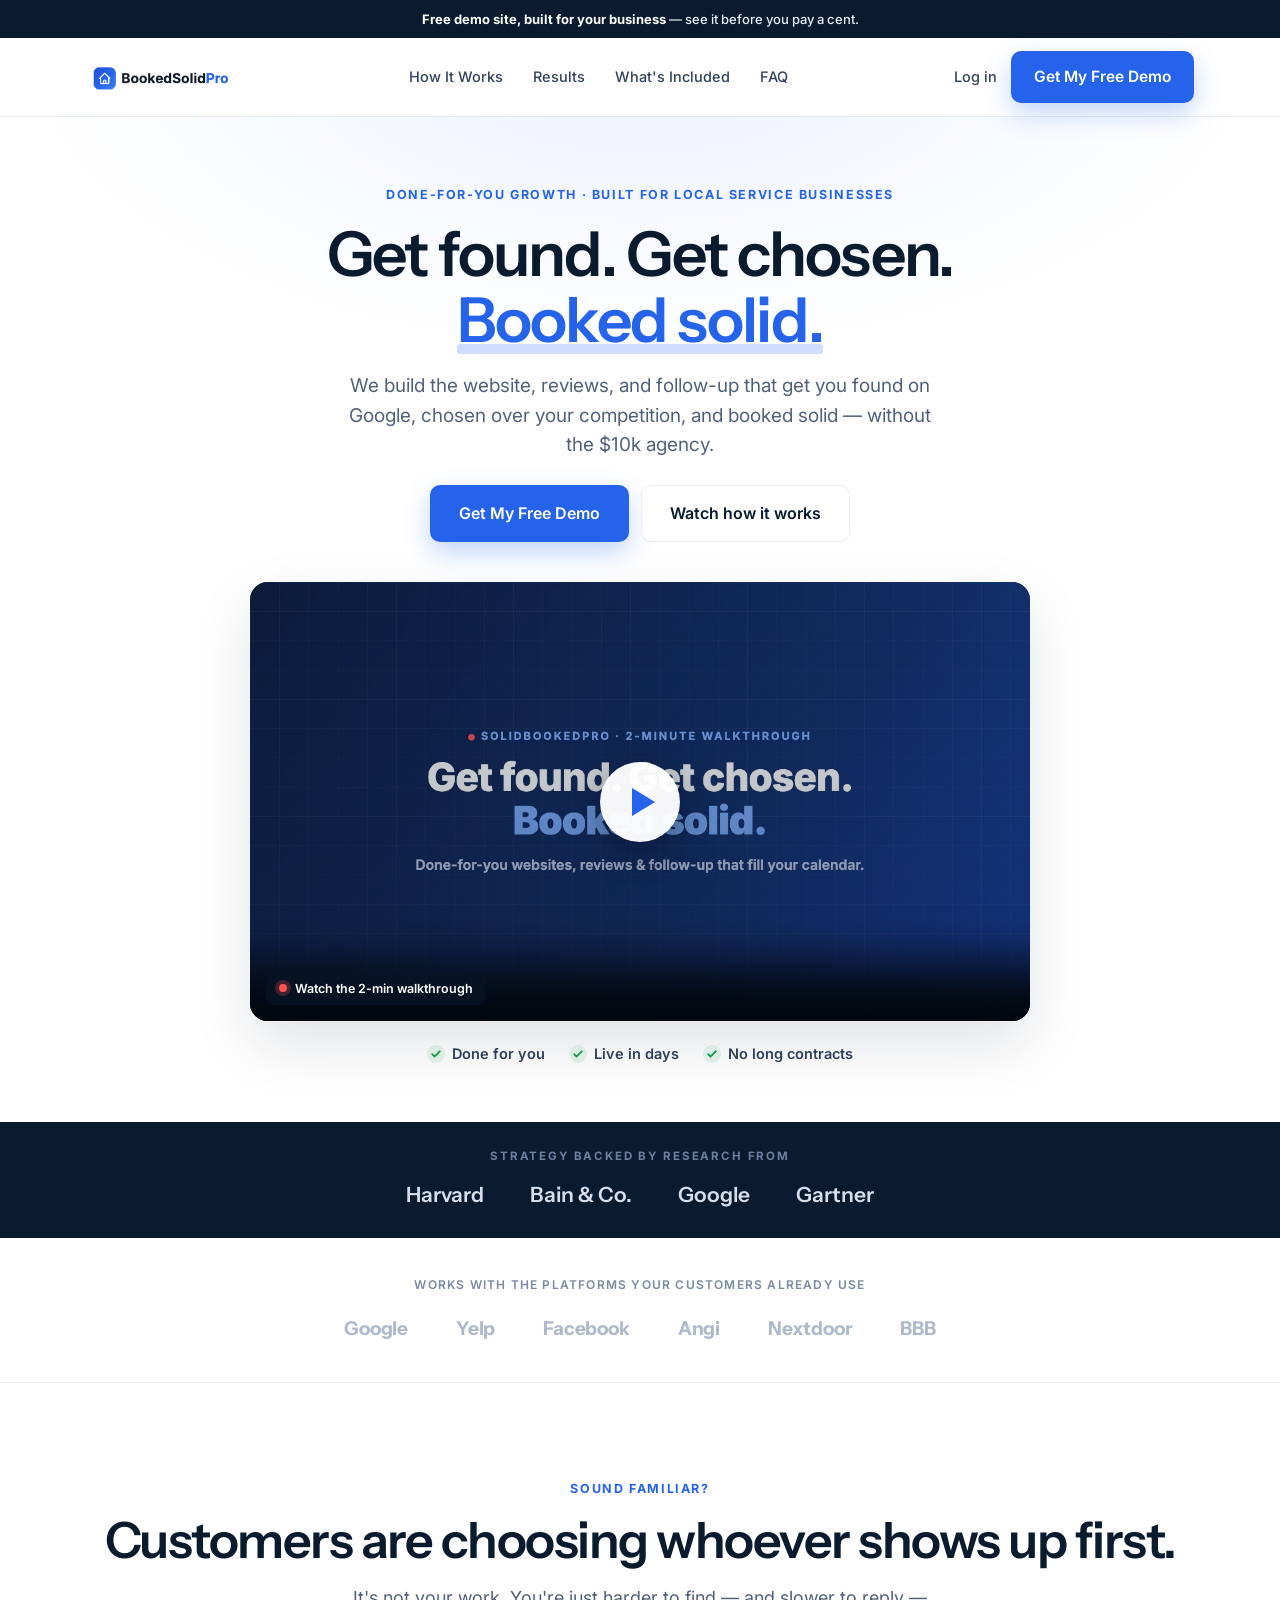
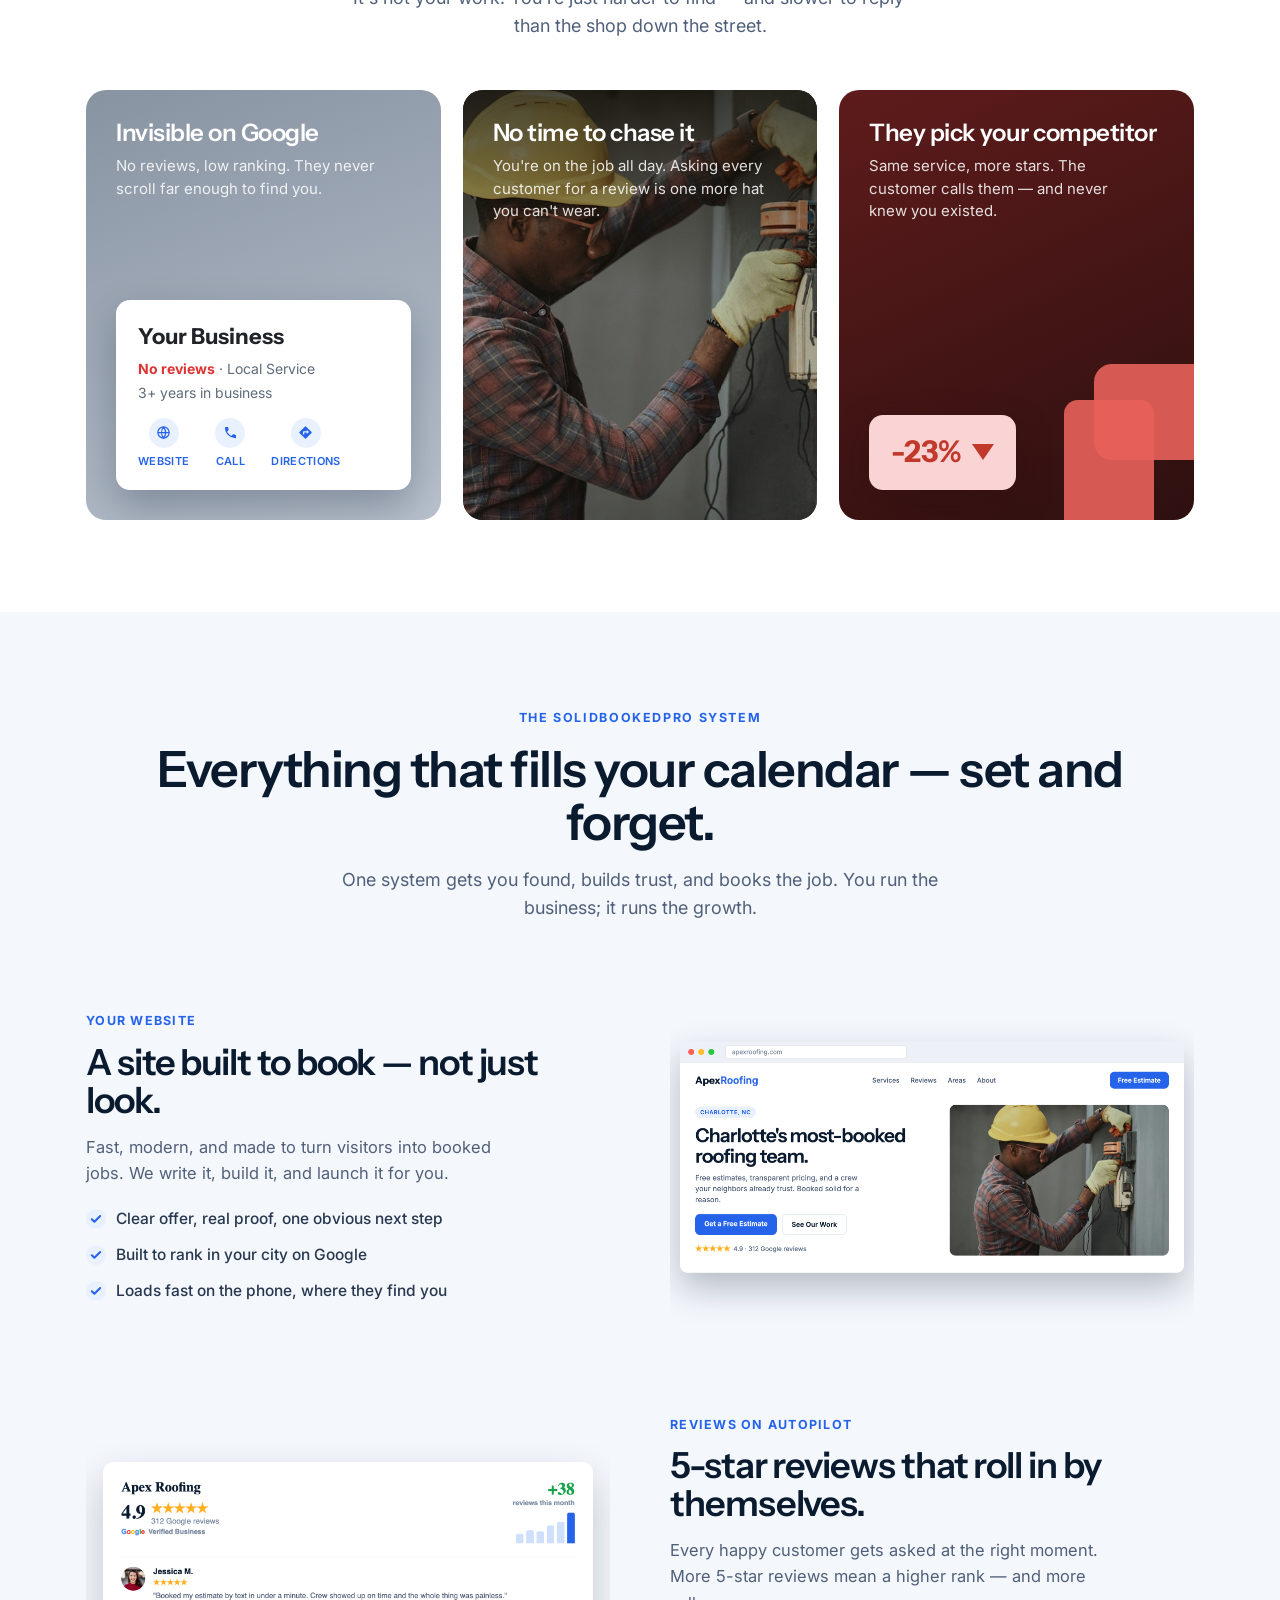
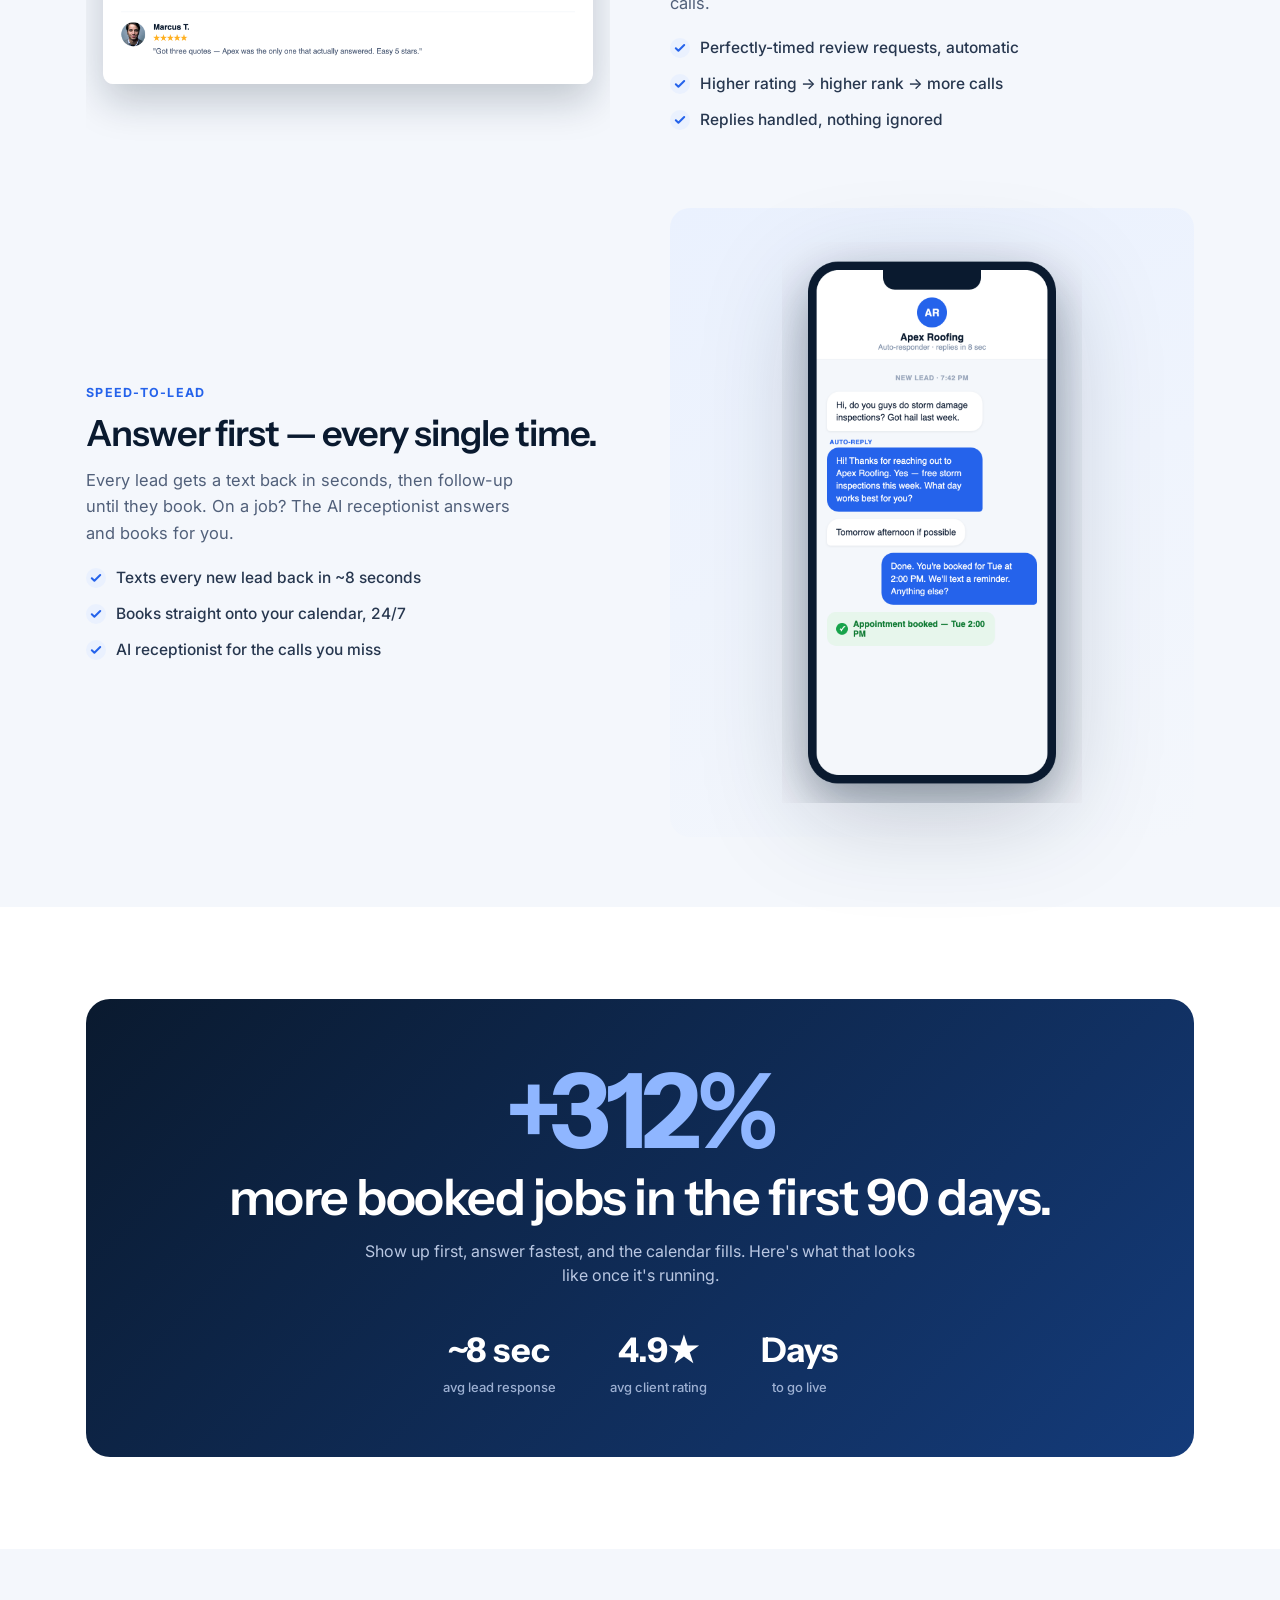
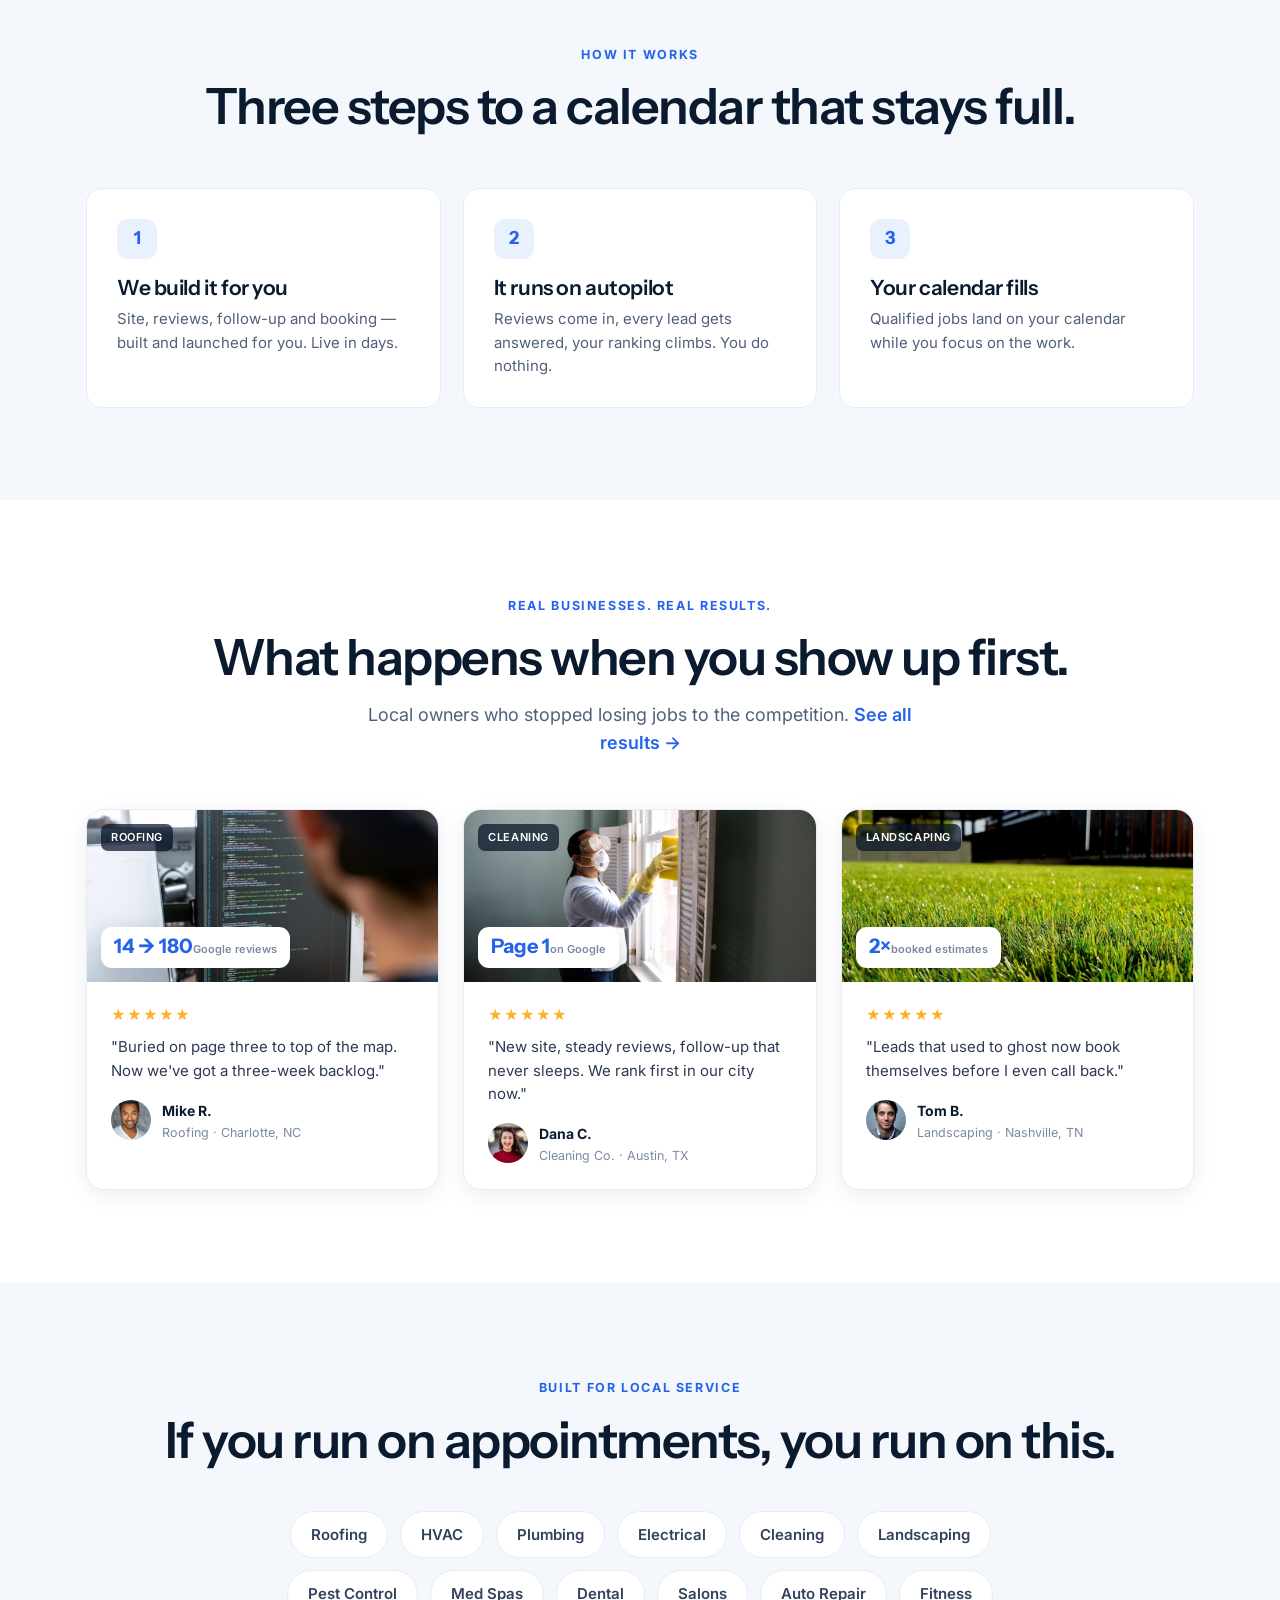
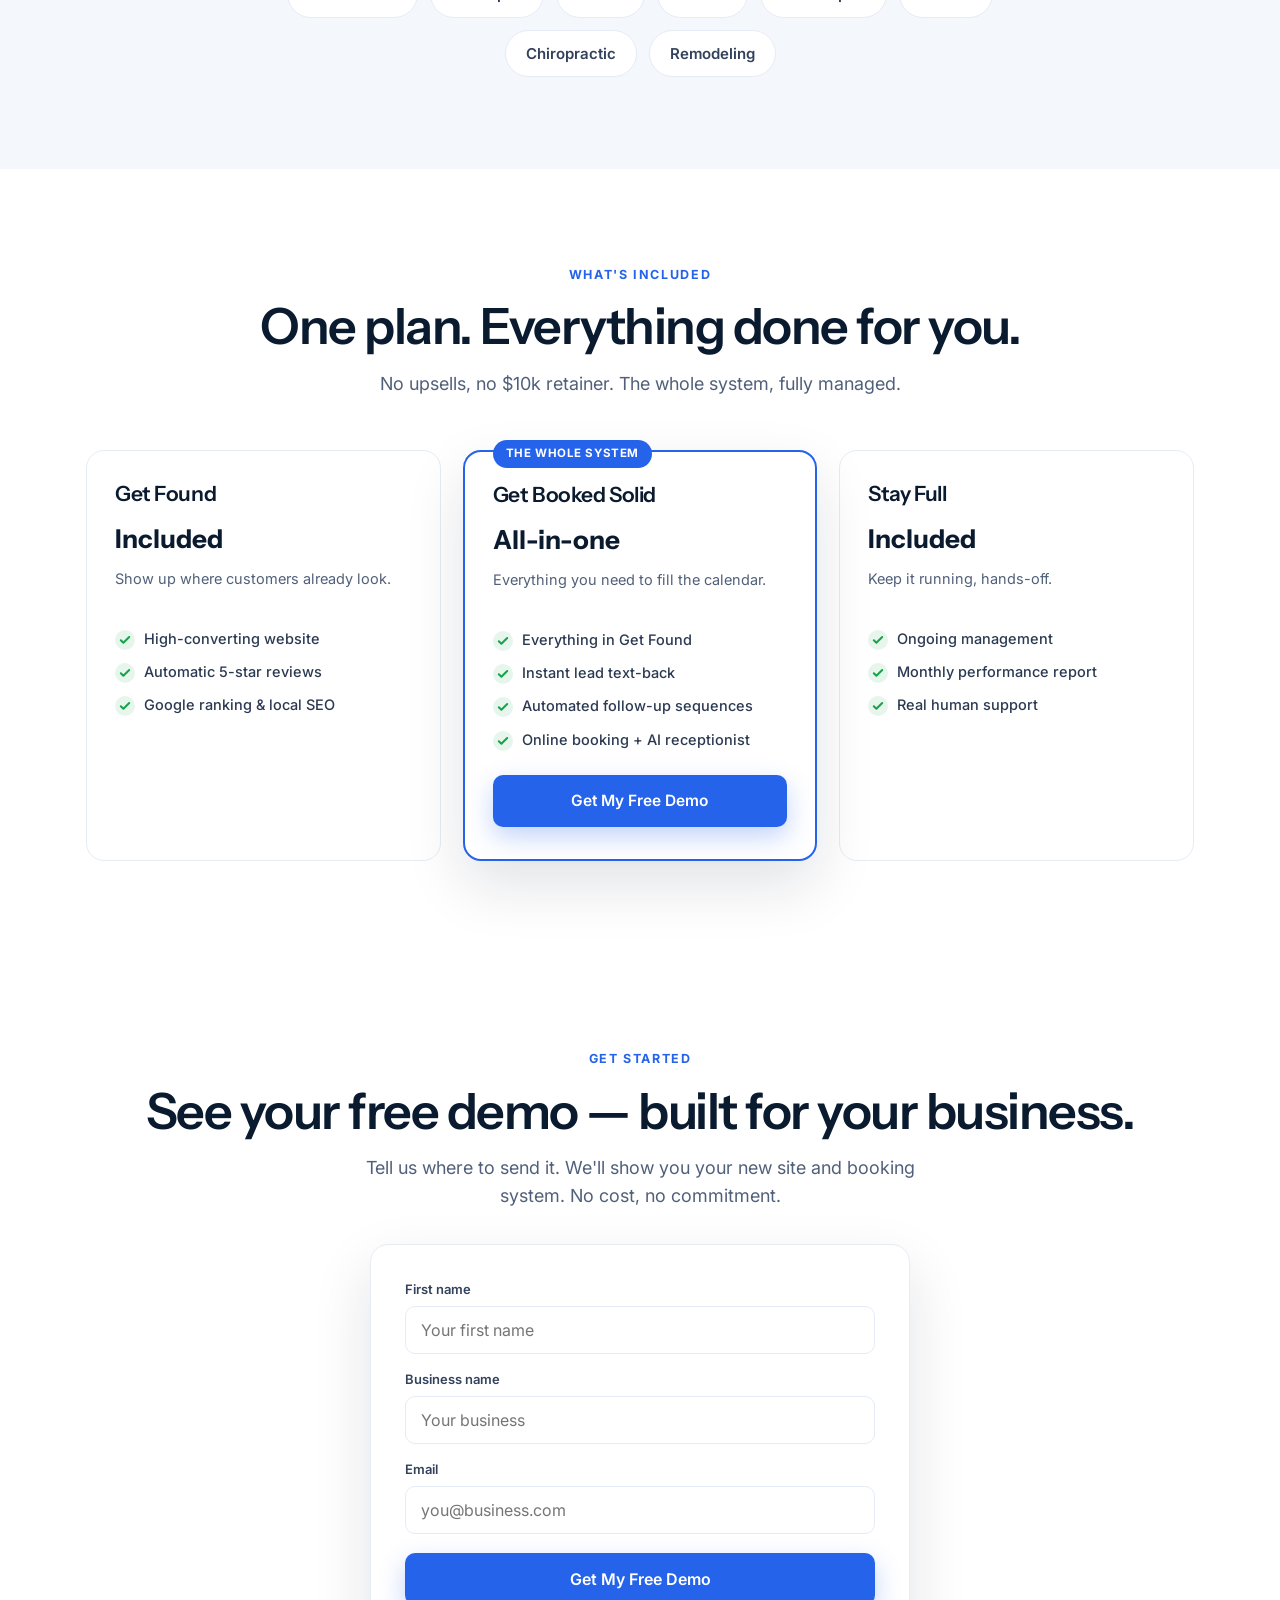
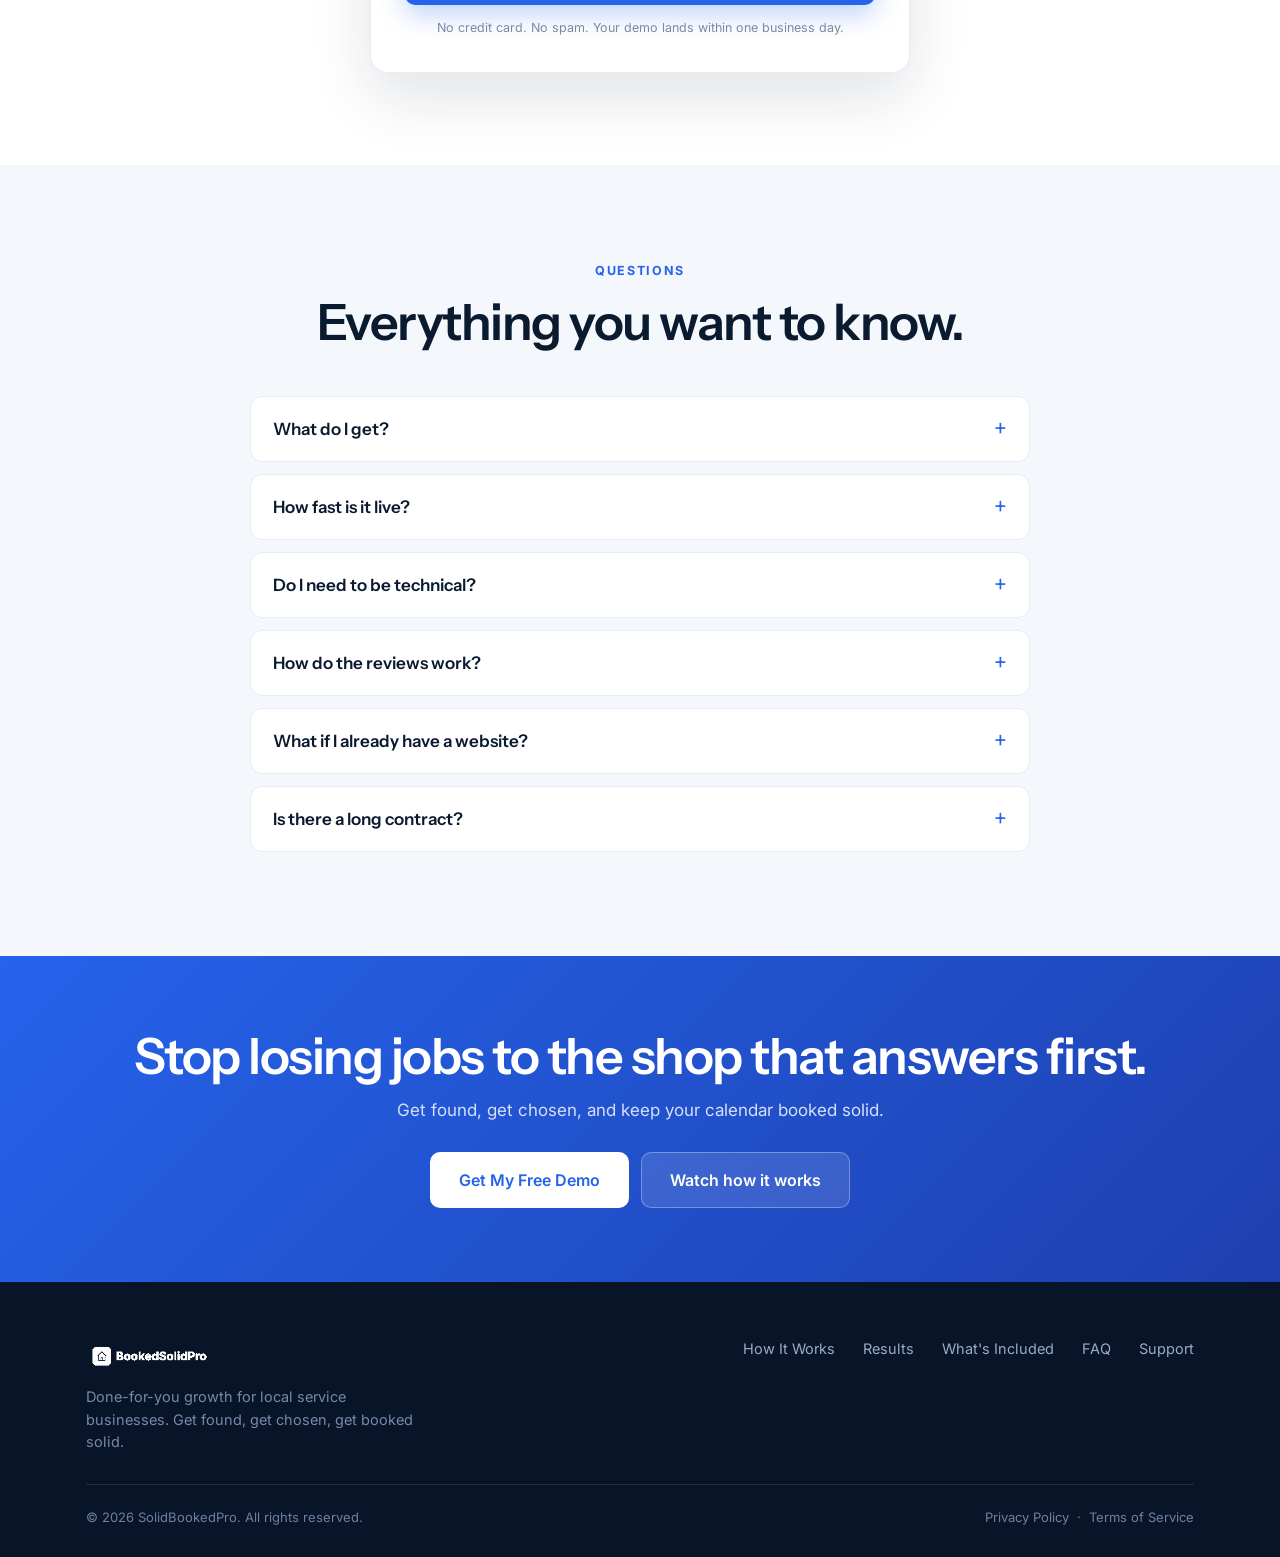
==== commit 90178145: "Tighten copy (Harry Dry), enlarge logo, new announcement, rich problem section (gradient cards + Goo" ====
--- a/index.html
+++ b/index.html
@@ -4,7 +4,7 @@
 <meta charset="UTF-8">
 <meta name="viewport" content="width=device-width,initial-scale=1">
 <title>SolidBookedPro — Get Found, Get Chosen, Booked Solid</title>
-<meta name="description" content="The done-for-you growth system for local service businesses: a high-converting website, automatic 5-star reviews, and instant follow-up that fills your calendar — without the $10k agency.">
+<meta name="description" content="We build the website, reviews and follow-up that get local service businesses found on Google, chosen over the competition, and booked solid — without the $10k agency.">
 <link rel="preconnect" href="https://fonts.googleapis.com">
 <link rel="preconnect" href="https://fonts.gstatic.com" crossorigin>
 <link href="https://fonts.googleapis.com/css2?family=Instrument+Sans:wght@400;500;600;700&family=Inter:wght@400;500;600;700&display=swap" rel="stylesheet">
@@ -13,7 +13,7 @@
 </head>
 <body>
 
-<div class="topbar">Done-for-you growth for local service businesses · No $10k agency &nbsp;<span class="star">★★★★★</span> Trusted by local owners</div>
+<div class="topbar"><b>Free demo site, built for your business</b> — see it before you pay a cent.</div>
 
 <header class="nav">
   <div class="wrap nav-in">
@@ -45,7 +45,7 @@
     <div class="inner">
       <span class="eyebrow">Done-for-you growth · Built for local service businesses</span>
       <h1>Get found. Get chosen.<br><span class="hl uline">Booked solid.</span></h1>
-      <p class="sub">We build the system that fills your calendar — a high-converting website, automatic 5-star reviews, and follow-up that turns clicks into booked jobs. Done for you, without the $10k agency.</p>
+      <p class="sub">We build the website, reviews, and follow-up that get you found on Google, chosen over your competition, and booked solid — without the $10k agency.</p>
       <div class="hero-cta">
         <a class="btn btn-primary btn-lg" href="#get">Get My Free Demo</a>
         <a class="btn btn-ghost btn-lg" href="#vsl">Watch how it works</a>
@@ -61,7 +61,7 @@
       </div>
     </div>
     <div class="hero-checks">
-      <span><svg class="ic-check" viewBox="0 0 20 20" fill="none"><circle cx="10" cy="10" r="10" fill="#E7F6EC"/><path d="M5.8 10.2l2.6 2.6 5.8-5.8" stroke="#16A34A" stroke-width="2" stroke-linecap="round" stroke-linejoin="round"/></svg> 100% done-for-you</span>
+      <span><svg class="ic-check" viewBox="0 0 20 20" fill="none"><circle cx="10" cy="10" r="10" fill="#E7F6EC"/><path d="M5.8 10.2l2.6 2.6 5.8-5.8" stroke="#16A34A" stroke-width="2" stroke-linecap="round" stroke-linejoin="round"/></svg> Done for you</span>
       <span><svg class="ic-check" viewBox="0 0 20 20" fill="none"><circle cx="10" cy="10" r="10" fill="#E7F6EC"/><path d="M5.8 10.2l2.6 2.6 5.8-5.8" stroke="#16A34A" stroke-width="2" stroke-linecap="round" stroke-linejoin="round"/></svg> Live in days</span>
       <span><svg class="ic-check" viewBox="0 0 20 20" fill="none"><circle cx="10" cy="10" r="10" fill="#E7F6EC"/><path d="M5.8 10.2l2.6 2.6 5.8-5.8" stroke="#16A34A" stroke-width="2" stroke-linecap="round" stroke-linejoin="round"/></svg> No long contracts</span>
     </div>
@@ -89,22 +89,38 @@
   <div class="wrap center">
     <span class="eyebrow">Sound familiar?</span>
     <h2>Customers are choosing whoever shows up first.</h2>
-    <p class="lead">It's rarely the work. It's that you're harder to find, harder to trust, and slower to reply than the shop down the road.</p>
-    <div class="steps">
-      <div class="step">
-        <div class="num"><svg width="22" height="22" viewBox="0 0 24 24" fill="none"><circle cx="11" cy="11" r="7" stroke="#2563EB" stroke-width="2"/><path d="M16 16l4 4" stroke="#2563EB" stroke-width="2" stroke-linecap="round"/></svg></div>
+    <p class="lead">It's not your work. You're just harder to find — and slower to reply — than the shop down the street.</p>
+  </div>
+  <div class="wrap">
+    <div class="pgrid">
+      <div class="pcard pcard-a">
         <h3>Invisible on Google</h3>
-        <p>Few reviews and a dated site mean you don't rank — so the customer never even sees you to choose you.</p>
-      </div>
-      <div class="step">
-        <div class="num"><svg width="22" height="22" viewBox="0 0 24 24" fill="none"><path d="M5 5l5 14 2.5-6L19 10.5 5 5z" stroke="#2563EB" stroke-width="2" stroke-linejoin="round"/></svg></div>
-        <h3>A site that doesn't convert</h3>
-        <p>The visitors you do get land on a page with no clear reason to book. They bounce and call someone else.</p>
-      </div>
-      <div class="step">
-        <div class="num"><svg width="22" height="22" viewBox="0 0 24 24" fill="none"><circle cx="12" cy="12" r="8" stroke="#2563EB" stroke-width="2"/><path d="M12 8v4l3 2" stroke="#2563EB" stroke-width="2" stroke-linecap="round" stroke-linejoin="round"/></svg></div>
-        <h3>Leads that go cold</h3>
-        <p>A lead messages at 7pm, you reply the next day — and they've already booked whoever answered first.</p>
+        <p>No reviews, low ranking. They never scroll far enough to find you.</p>
+        <div class="gcard">
+          <div class="biz">Your Business</div>
+          <div class="meta"><b>No reviews</b> <span>· Local Service</span></div>
+          <div class="yrs">3+ years in business</div>
+          <div class="acts">
+            <div class="act"><span class="cir"><svg width="15" height="15" viewBox="0 0 24 24" fill="none" stroke="#2563EB" stroke-width="2"><circle cx="12" cy="12" r="9"/><path d="M3 12h18M12 3a15 15 0 010 18 15 15 0 010-18"/></svg></span>WEBSITE</div>
+            <div class="act"><span class="cir"><svg width="15" height="15" viewBox="0 0 24 24" fill="#2563EB"><path d="M6.6 10.8a15 15 0 006.6 6.6l2.2-2.2a1 1 0 011-.24 11 11 0 003.4.55 1 1 0 011 1V20a1 1 0 01-1 1A17 17 0 013 4a1 1 0 011-1h3.5a1 1 0 011 1 11 11 0 00.55 3.4 1 1 0 01-.24 1z"/></svg></span>CALL</div>
+            <div class="act"><span class="cir"><svg width="15" height="15" viewBox="0 0 24 24" fill="#2563EB"><path d="M21.7 11.3l-9-9a1 1 0 00-1.4 0l-9 9a1 1 0 000 1.4l9 9a1 1 0 001.4 0l9-9a1 1 0 000-1.4zM14 14.5V12h-4v3H8v-4a1 1 0 011-1h5V7.5L17.5 11 14 14.5z"/></svg></span>DIRECTIONS</div>
+          </div>
+        </div>
+      </div>
+
+      <div class="pcard pcard-b">
+        <img src="assets/photos/hvac.jpg" alt="">
+        <div class="pc-in">
+          <h3>No time to chase it</h3>
+          <p>You're on the job all day. Asking every customer for a review is one more hat you can't wear.</p>
+        </div>
+      </div>
+
+      <div class="pcard pcard-c">
+        <span class="pshape s1"></span><span class="pshape s2"></span>
+        <h3>They pick your competitor</h3>
+        <p>Same service, more stars. The customer calls them — and never knew you existed.</p>
+        <div class="declta">-23% <span class="tri"></span></div>
       </div>
     </div>
   </div>
@@ -115,7 +131,7 @@
   <div class="wrap center">
     <span class="eyebrow">The SolidBookedPro system</span>
     <h2>Everything that fills your calendar — set and forget.</h2>
-    <p class="lead">One system that gets you found, builds trust, and books the job. You run the business; it runs the growth.</p>
+    <p class="lead">One system gets you found, builds trust, and books the job. You run the business; it runs the growth.</p>
   </div>
 
   <div class="wrap">
@@ -123,10 +139,10 @@
       <div class="ftext">
         <div class="tag">Your website</div>
         <h2>A site built to book — not just look.</h2>
-        <p>Fast, modern, and designed to turn visitors into booked jobs. We write it, build it, and launch it for you.</p>
+        <p>Fast, modern, and made to turn visitors into booked jobs. We write it, build it, and launch it for you.</p>
         <ul class="flist">
-          <li><svg width="20" height="20" viewBox="0 0 20 20" fill="none"><circle cx="10" cy="10" r="10" fill="#EAF1FE"/><path d="M5.8 10.2l2.6 2.6 5.8-5.8" stroke="#2563EB" stroke-width="2" stroke-linecap="round" stroke-linejoin="round"/></svg> Clear offer, strong proof, obvious next step</li>
-          <li><svg width="20" height="20" viewBox="0 0 20 20" fill="none"><circle cx="10" cy="10" r="10" fill="#EAF1FE"/><path d="M5.8 10.2l2.6 2.6 5.8-5.8" stroke="#2563EB" stroke-width="2" stroke-linecap="round" stroke-linejoin="round"/></svg> Built for local SEO so you rank in your city</li>
+          <li><svg width="20" height="20" viewBox="0 0 20 20" fill="none"><circle cx="10" cy="10" r="10" fill="#EAF1FE"/><path d="M5.8 10.2l2.6 2.6 5.8-5.8" stroke="#2563EB" stroke-width="2" stroke-linecap="round" stroke-linejoin="round"/></svg> Clear offer, real proof, one obvious next step</li>
+          <li><svg width="20" height="20" viewBox="0 0 20 20" fill="none"><circle cx="10" cy="10" r="10" fill="#EAF1FE"/><path d="M5.8 10.2l2.6 2.6 5.8-5.8" stroke="#2563EB" stroke-width="2" stroke-linecap="round" stroke-linejoin="round"/></svg> Built to rank in your city on Google</li>
           <li><svg width="20" height="20" viewBox="0 0 20 20" fill="none"><circle cx="10" cy="10" r="10" fill="#EAF1FE"/><path d="M5.8 10.2l2.6 2.6 5.8-5.8" stroke="#2563EB" stroke-width="2" stroke-linecap="round" stroke-linejoin="round"/></svg> Loads fast on the phone, where they find you</li>
         </ul>
       </div>
@@ -137,11 +153,11 @@
       <div class="ftext">
         <div class="tag">Reviews on autopilot</div>
         <h2>5-star reviews that roll in by themselves.</h2>
-        <p>Every happy customer gets asked at the perfect moment. More recent 5-star reviews lift your Google rank — so more people find you and pick you.</p>
+        <p>Every happy customer gets asked at the right moment. More 5-star reviews mean a higher rank — and more calls.</p>
         <ul class="flist">
-          <li><svg width="20" height="20" viewBox="0 0 20 20" fill="none"><circle cx="10" cy="10" r="10" fill="#EAF1FE"/><path d="M5.8 10.2l2.6 2.6 5.8-5.8" stroke="#2563EB" stroke-width="2" stroke-linecap="round" stroke-linejoin="round"/></svg> Automatic, perfectly-timed review requests</li>
-          <li><svg width="20" height="20" viewBox="0 0 20 20" fill="none"><circle cx="10" cy="10" r="10" fill="#EAF1FE"/><path d="M5.8 10.2l2.6 2.6 5.8-5.8" stroke="#2563EB" stroke-width="2" stroke-linecap="round" stroke-linejoin="round"/></svg> Higher rating, higher rank, more calls</li>
-          <li><svg width="20" height="20" viewBox="0 0 20 20" fill="none"><circle cx="10" cy="10" r="10" fill="#EAF1FE"/><path d="M5.8 10.2l2.6 2.6 5.8-5.8" stroke="#2563EB" stroke-width="2" stroke-linecap="round" stroke-linejoin="round"/></svg> Replies handled so nothing gets ignored</li>
+          <li><svg width="20" height="20" viewBox="0 0 20 20" fill="none"><circle cx="10" cy="10" r="10" fill="#EAF1FE"/><path d="M5.8 10.2l2.6 2.6 5.8-5.8" stroke="#2563EB" stroke-width="2" stroke-linecap="round" stroke-linejoin="round"/></svg> Perfectly-timed review requests, automatic</li>
+          <li><svg width="20" height="20" viewBox="0 0 20 20" fill="none"><circle cx="10" cy="10" r="10" fill="#EAF1FE"/><path d="M5.8 10.2l2.6 2.6 5.8-5.8" stroke="#2563EB" stroke-width="2" stroke-linecap="round" stroke-linejoin="round"/></svg> Higher rating → higher rank → more calls</li>
+          <li><svg width="20" height="20" viewBox="0 0 20 20" fill="none"><circle cx="10" cy="10" r="10" fill="#EAF1FE"/><path d="M5.8 10.2l2.6 2.6 5.8-5.8" stroke="#2563EB" stroke-width="2" stroke-linecap="round" stroke-linejoin="round"/></svg> Replies handled, nothing ignored</li>
         </ul>
       </div>
       <div class="fmedia"><img src="assets/mock/reviews.png" alt="Google reviews growing"></div>
@@ -151,11 +167,11 @@
       <div class="ftext">
         <div class="tag">Speed-to-lead</div>
         <h2>Answer first — every single time.</h2>
-        <p>Every new lead gets a text back in seconds, then a sequence that follows up until they book. When you're on a job, the AI receptionist answers and books for you.</p>
+        <p>Every lead gets a text back in seconds, then follow-up until they book. On a job? The AI receptionist answers and books for you.</p>
         <ul class="flist">
-          <li><svg width="20" height="20" viewBox="0 0 20 20" fill="none"><circle cx="10" cy="10" r="10" fill="#EAF1FE"/><path d="M5.8 10.2l2.6 2.6 5.8-5.8" stroke="#2563EB" stroke-width="2" stroke-linecap="round" stroke-linejoin="round"/></svg> Instant text-back the moment a lead comes in</li>
-          <li><svg width="20" height="20" viewBox="0 0 20 20" fill="none"><circle cx="10" cy="10" r="10" fill="#EAF1FE"/><path d="M5.8 10.2l2.6 2.6 5.8-5.8" stroke="#2563EB" stroke-width="2" stroke-linecap="round" stroke-linejoin="round"/></svg> Online booking straight onto your calendar</li>
-          <li><svg width="20" height="20" viewBox="0 0 20 20" fill="none"><circle cx="10" cy="10" r="10" fill="#EAF1FE"/><path d="M5.8 10.2l2.6 2.6 5.8-5.8" stroke="#2563EB" stroke-width="2" stroke-linecap="round" stroke-linejoin="round"/></svg> AI receptionist for the calls you can't take</li>
+          <li><svg width="20" height="20" viewBox="0 0 20 20" fill="none"><circle cx="10" cy="10" r="10" fill="#EAF1FE"/><path d="M5.8 10.2l2.6 2.6 5.8-5.8" stroke="#2563EB" stroke-width="2" stroke-linecap="round" stroke-linejoin="round"/></svg> Texts every new lead back in ~8 seconds</li>
+          <li><svg width="20" height="20" viewBox="0 0 20 20" fill="none"><circle cx="10" cy="10" r="10" fill="#EAF1FE"/><path d="M5.8 10.2l2.6 2.6 5.8-5.8" stroke="#2563EB" stroke-width="2" stroke-linecap="round" stroke-linejoin="round"/></svg> Books straight onto your calendar, 24/7</li>
+          <li><svg width="20" height="20" viewBox="0 0 20 20" fill="none"><circle cx="10" cy="10" r="10" fill="#EAF1FE"/><path d="M5.8 10.2l2.6 2.6 5.8-5.8" stroke="#2563EB" stroke-width="2" stroke-linecap="round" stroke-linejoin="round"/></svg> AI receptionist for the calls you miss</li>
         </ul>
       </div>
       <div class="fmedia pad"><img src="assets/mock/phone.png" alt="Instant text-back booking a job"></div>
@@ -169,7 +185,7 @@
     <div class="metricband">
       <div class="big">+312%</div>
       <h2>more booked jobs in the first 90 days.</h2>
-      <p>When you show up first and answer fastest, the calendar fills. Here's what that looks like once the system is running.</p>
+      <p>Show up first, answer fastest, and the calendar fills. Here's what that looks like once it's running.</p>
       <div class="metricstrip">
         <div class="m"><div class="n">~8 sec</div><div class="l">avg lead response</div></div>
         <div class="m"><div class="n">4.9★</div><div class="l">avg client rating</div></div>
@@ -185,9 +201,9 @@
     <span class="eyebrow">How it works</span>
     <h2>Three steps to a calendar that stays full.</h2>
     <div class="steps">
-      <div class="step"><div class="num">1</div><h3>We build your system</h3><p>Your site, review engine, follow-up and booking — set up and launched for you. Live in days, not months.</p></div>
-      <div class="step"><div class="num">2</div><h3>It runs on autopilot</h3><p>Reviews come in, every lead gets followed up instantly, and your local ranking climbs week over week.</p></div>
-      <div class="step"><div class="num">3</div><h3>Your calendar fills</h3><p>You get back to the work you actually got into business for — while booked jobs keep showing up.</p></div>
+      <div class="step"><div class="num">1</div><h3>We build it for you</h3><p>Site, reviews, follow-up and booking — built and launched for you. Live in days.</p></div>
+      <div class="step"><div class="num">2</div><h3>It runs on autopilot</h3><p>Reviews come in, every lead gets answered, your ranking climbs. You do nothing.</p></div>
+      <div class="step"><div class="num">3</div><h3>Your calendar fills</h3><p>Qualified jobs land on your calendar while you focus on the work.</p></div>
     </div>
   </div>
 </section>
@@ -197,19 +213,19 @@
   <div class="wrap center">
     <span class="eyebrow">Real businesses. Real results.</span>
     <h2>What happens when you show up first.</h2>
-    <p class="lead">A few local owners who stopped losing jobs to the competition. <a href="case-studies.html" class="hl" style="font-weight:600">See all results →</a></p>
+    <p class="lead">Local owners who stopped losing jobs to the competition. <a href="case-studies.html" class="hl" style="font-weight:600">See all results →</a></p>
     <div class="cs-grid">
       <div class="cs-card">
         <div class="cs-photo"><img src="assets/photos/contractor.jpg" alt="Roofing"><span class="cs-tag">Roofing</span><span class="cs-badge"><span class="n">14 → 180</span><span class="l">Google reviews</span></span></div>
-        <div class="cs-body"><div class="cs-stars">★★★★★</div><p>"We went from buried on page three to the top of the map. Now we've got a three-week backlog of booked jobs."</p><div class="cs-person"><img src="assets/photos/m1.jpg" alt=""><div><b>Mike R.</b><span>Roofing · Charlotte, NC</span></div></div></div>
+        <div class="cs-body"><div class="cs-stars">★★★★★</div><p>"Buried on page three to top of the map. Now we've got a three-week backlog."</p><div class="cs-person"><img src="assets/photos/m1.jpg" alt=""><div><b>Mike R.</b><span>Roofing · Charlotte, NC</span></div></div></div>
       </div>
       <div class="cs-card">
         <div class="cs-photo"><img src="assets/photos/cleaning.jpg" alt="Cleaning"><span class="cs-tag">Cleaning</span><span class="cs-badge"><span class="n">Page 1</span><span class="l">on Google</span></span></div>
-        <div class="cs-body"><div class="cs-stars">★★★★★</div><p>"New site, steady reviews, and follow-up that never sleeps. We rank first in our city and the calendar shows it."</p><div class="cs-person"><img src="assets/photos/w1.jpg" alt=""><div><b>Dana C.</b><span>Cleaning Co. · Austin, TX</span></div></div></div>
+        <div class="cs-body"><div class="cs-stars">★★★★★</div><p>"New site, steady reviews, follow-up that never sleeps. We rank first in our city now."</p><div class="cs-person"><img src="assets/photos/w1.jpg" alt=""><div><b>Dana C.</b><span>Cleaning Co. · Austin, TX</span></div></div></div>
       </div>
       <div class="cs-card">
         <div class="cs-photo"><img src="assets/photos/landscaping.jpg" alt="Landscaping"><span class="cs-tag">Landscaping</span><span class="cs-badge"><span class="n">2×</span><span class="l">booked estimates</span></span></div>
-        <div class="cs-body"><div class="cs-stars">★★★★★</div><p>"The instant text-back changed everything. Leads that used to ghost now book themselves before I even call."</p><div class="cs-person"><img src="assets/photos/m2.jpg" alt=""><div><b>Tom B.</b><span>Landscaping · Nashville, TN</span></div></div></div>
+        <div class="cs-body"><div class="cs-stars">★★★★★</div><p>"Leads that used to ghost now book themselves before I even call back."</p><div class="cs-person"><img src="assets/photos/m2.jpg" alt=""><div><b>Tom B.</b><span>Landscaping · Nashville, TN</span></div></div></div>
       </div>
     </div>
   </div>
@@ -219,7 +235,7 @@
 <section style="background:var(--bg-soft)">
   <div class="wrap center">
     <span class="eyebrow">Built for local service</span>
-    <h2>If your business runs on appointments, it runs on this.</h2>
+    <h2>If you run on appointments, you run on this.</h2>
     <div class="pills">
       <span class="pill">Roofing</span><span class="pill">HVAC</span><span class="pill">Plumbing</span><span class="pill">Electrical</span><span class="pill">Cleaning</span><span class="pill">Landscaping</span><span class="pill">Pest Control</span><span class="pill">Med Spas</span><span class="pill">Dental</span><span class="pill">Salons</span><span class="pill">Auto Repair</span><span class="pill">Fitness</span><span class="pill">Chiropractic</span><span class="pill">Remodeling</span>
     </div>
@@ -231,12 +247,12 @@
   <div class="wrap center">
     <span class="eyebrow">What's included</span>
     <h2>One plan. Everything done for you.</h2>
-    <p class="lead">No à-la-carte upsells, no $10k retainer. The whole system, fully managed.</p>
+    <p class="lead">No upsells, no $10k retainer. The whole system, fully managed.</p>
     <div class="price-grid">
       <div class="price">
         <h3>Get Found</h3>
         <div class="amt">Included</div>
-        <p class="desc">Show up where customers are already looking.</p>
+        <p class="desc">Show up where customers already look.</p>
         <ul>
           <li><svg width="20" height="20" viewBox="0 0 20 20" fill="none"><circle cx="10" cy="10" r="10" fill="#E7F6EC"/><path d="M5.8 10.2l2.6 2.6 5.8-5.8" stroke="#16A34A" stroke-width="2" stroke-linecap="round" stroke-linejoin="round"/></svg> High-converting website</li>
           <li><svg width="20" height="20" viewBox="0 0 20 20" fill="none"><circle cx="10" cy="10" r="10" fill="#E7F6EC"/><path d="M5.8 10.2l2.6 2.6 5.8-5.8" stroke="#16A34A" stroke-width="2" stroke-linecap="round" stroke-linejoin="round"/></svg> Automatic 5-star reviews</li>
@@ -247,7 +263,7 @@
         <div class="flag">The whole system</div>
         <h3>Get Booked Solid</h3>
         <div class="amt">All-in-one</div>
-        <p class="desc">Everything you need to fill the calendar, managed for you.</p>
+        <p class="desc">Everything you need to fill the calendar.</p>
         <ul>
           <li><svg width="20" height="20" viewBox="0 0 20 20" fill="none"><circle cx="10" cy="10" r="10" fill="#E7F6EC"/><path d="M5.8 10.2l2.6 2.6 5.8-5.8" stroke="#16A34A" stroke-width="2" stroke-linecap="round" stroke-linejoin="round"/></svg> Everything in Get Found</li>
           <li><svg width="20" height="20" viewBox="0 0 20 20" fill="none"><circle cx="10" cy="10" r="10" fill="#E7F6EC"/><path d="M5.8 10.2l2.6 2.6 5.8-5.8" stroke="#16A34A" stroke-width="2" stroke-linecap="round" stroke-linejoin="round"/></svg> Instant lead text-back</li>
@@ -259,7 +275,7 @@
       <div class="price">
         <h3>Stay Full</h3>
         <div class="amt">Included</div>
-        <p class="desc">Keep the momentum without lifting a finger.</p>
+        <p class="desc">Keep it running, hands-off.</p>
         <ul>
           <li><svg width="20" height="20" viewBox="0 0 20 20" fill="none"><circle cx="10" cy="10" r="10" fill="#E7F6EC"/><path d="M5.8 10.2l2.6 2.6 5.8-5.8" stroke="#16A34A" stroke-width="2" stroke-linecap="round" stroke-linejoin="round"/></svg> Ongoing management</li>
           <li><svg width="20" height="20" viewBox="0 0 20 20" fill="none"><circle cx="10" cy="10" r="10" fill="#E7F6EC"/><path d="M5.8 10.2l2.6 2.6 5.8-5.8" stroke="#16A34A" stroke-width="2" stroke-linecap="round" stroke-linejoin="round"/></svg> Monthly performance report</li>
@@ -275,13 +291,13 @@
   <div class="wrap center">
     <span class="eyebrow">Get started</span>
     <h2>See your free demo — built for your business.</h2>
-    <p class="lead">Tell us where to send it. We'll show you exactly what your new site and booking system would look like. No cost, no commitment.</p>
+    <p class="lead">Tell us where to send it. We'll show you your new site and booking system. No cost, no commitment.</p>
     <form class="formwrap" id="demoForm">
       <div class="row"><label for="fn">First name</label><input id="fn" type="text" placeholder="Your first name" required></div>
       <div class="row"><label for="bn">Business name</label><input id="bn" type="text" placeholder="Your business" required></div>
       <div class="row"><label for="em">Email</label><input id="em" type="email" placeholder="you@business.com" required></div>
       <button class="btn btn-primary btn-lg" type="submit">Get My Free Demo</button>
-      <div class="fine">No credit card. No spam. We'll send your demo within one business day.</div>
+      <div class="fine">No credit card. No spam. Your demo lands within one business day.</div>
     </form>
     <div class="formwrap form-success" id="formSuccess">
       <div class="ck">✓</div>
@@ -297,12 +313,12 @@
     <span class="eyebrow">Questions</span>
     <h2>Everything you want to know.</h2>
     <div class="faq">
-      <div class="faq-item"><button class="faq-q">What exactly do I get?<span class="pm">+</span></button><div class="faq-a"><p>A complete growth system: a new high-converting website, automatic review collection, instant lead follow-up, online booking, and an AI receptionist — all set up and managed for you.</p></div></div>
-      <div class="faq-item"><button class="faq-q">How fast is it live?<span class="pm">+</span></button><div class="faq-a"><p>Most businesses are live within a few days. We handle the build, the copy and the setup — you just approve it.</p></div></div>
-      <div class="faq-item"><button class="faq-q">Do I need to be technical?<span class="pm">+</span></button><div class="faq-a"><p>Not at all. It's 100% done for you. You'll never touch code or settings — we manage everything and you get the booked jobs.</p></div></div>
-      <div class="faq-item"><button class="faq-q">How do the reviews actually work?<span class="pm">+</span></button><div class="faq-a"><p>After each job, your customer automatically gets a perfectly-timed request to leave a review. More 5-star reviews lift your Google ranking, so more people find and choose you.</p></div></div>
-      <div class="faq-item"><button class="faq-q">What if I already have a website?<span class="pm">+</span></button><div class="faq-a"><p>Great — we'll either upgrade it or build a higher-converting one, then plug the reviews, follow-up and booking on top. You keep what works.</p></div></div>
-      <div class="faq-item"><button class="faq-q">Is there a long contract?<span class="pm">+</span></button><div class="faq-a"><p>No long lock-ins. The system is built to pay for itself with your first booked job, so we'd rather earn your business every month.</p></div></div>
+      <div class="faq-item"><button class="faq-q">What do I get?<span class="pm">+</span></button><div class="faq-a"><p>A new website, automatic reviews, instant lead follow-up, online booking, and an AI receptionist — set up and managed for you.</p></div></div>
+      <div class="faq-item"><button class="faq-q">How fast is it live?<span class="pm">+</span></button><div class="faq-a"><p>Days, not months. We build it; you approve it.</p></div></div>
+      <div class="faq-item"><button class="faq-q">Do I need to be technical?<span class="pm">+</span></button><div class="faq-a"><p>No. It's 100% done for you. You never touch code or settings — you just get the booked jobs.</p></div></div>
+      <div class="faq-item"><button class="faq-q">How do the reviews work?<span class="pm">+</span></button><div class="faq-a"><p>After each job, your customer gets a perfectly-timed request to review you. More 5-star reviews lift your Google rank, so more people find you.</p></div></div>
+      <div class="faq-item"><button class="faq-q">What if I already have a website?<span class="pm">+</span></button><div class="faq-a"><p>We'll upgrade it or build a better one, then plug reviews, follow-up and booking on top.</p></div></div>
+      <div class="faq-item"><button class="faq-q">Is there a long contract?<span class="pm">+</span></button><div class="faq-a"><p>No lock-ins. It pays for itself with your first booked job, so we earn your business every month.</p></div></div>
     </div>
   </div>
 </section>
@@ -324,8 +340,8 @@
   <div class="wrap">
     <div class="foot-top">
       <div>
-        <div class="brand-f"><img src="assets/logo.png" alt="SolidBookedPro"> SolidBookedPro</div>
-        <p style="margin-top:12px;max-width:340px;color:#7689A8">Done-for-you growth for local service businesses. Get found, get chosen, get booked solid.</p>
+        <div class="brand-f"><img src="assets/logo.png" alt="SolidBookedPro"></div>
+        <p style="margin-top:14px;max-width:340px;color:#7689A8">Done-for-you growth for local service businesses. Get found, get chosen, get booked solid.</p>
       </div>
       <div class="foot-links">
         <a href="product.html">How It Works</a>
--- a/assets/styles.css
+++ b/assets/styles.css
@@ -53,8 +53,8 @@
 
 /* nav */
 .nav{position:sticky;top:0;z-index:50;background:rgba(255,255,255,.88);backdrop-filter:blur(12px);border-bottom:1px solid var(--line)}
-.nav-in{display:flex;align-items:center;justify-content:space-between;height:70px}
-.brand img{height:28px;width:auto}
+.nav-in{display:flex;align-items:center;justify-content:space-between;height:78px}
+.brand img{height:40px;width:auto}
 .nav-links{display:flex;align-items:center;gap:30px}
 .nav-links a{font-size:14.5px;font-weight:500;color:#33425C}
 .nav-links a:hover{color:var(--blue)}
@@ -98,6 +98,32 @@
 .logos-row{display:flex;align-items:center;justify-content:center;gap:48px;flex-wrap:wrap}
 .logos-row .lg{font-family:var(--disp);font-size:19px;font-weight:700;color:#AEB9CC;letter-spacing:-.01em}
 
+/* problem cards (gradient + mockup + metric badge) */
+.pgrid{display:grid;grid-template-columns:repeat(3,1fr);gap:22px;margin-top:50px;text-align:left}
+.pcard{position:relative;border-radius:20px;overflow:hidden;min-height:430px;padding:30px;color:#fff;display:flex;flex-direction:column}
+.pcard h3{color:#fff;font-size:24px;margin-bottom:10px}
+.pcard p{color:rgba(255,255,255,.86);font-size:15px;line-height:1.5;max-width:280px}
+.pcard-a{background:linear-gradient(160deg,#8893A2,#B9C2CE)}
+.pcard-b{background:#3a3320}
+.pcard-b img{position:absolute;inset:0;width:100%;height:100%;object-fit:cover;z-index:0}
+.pcard-b .pc-in{position:relative;z-index:2}
+.pcard-b:after{content:"";position:absolute;inset:0;background:linear-gradient(180deg,rgba(20,16,8,.72) 0%,rgba(20,16,8,.15) 45%,rgba(20,16,8,.1) 100%);z-index:1}
+.pcard-c{background:linear-gradient(155deg,#5E1B1B,#2E1010)}
+/* google business card mockup */
+.gcard{margin-top:auto;background:#fff;border-radius:14px;padding:20px 22px;box-shadow:0 18px 40px rgba(10,26,47,.28);color:var(--ink)}
+.gcard .biz{font-family:var(--disp);font-weight:700;font-size:22px;color:#202327}
+.gcard .meta{font-size:14px;margin:4px 0 2px}.gcard .meta b{color:#D33}.gcard .meta span{color:#5f6b7a}
+.gcard .yrs{font-size:14px;color:#5f6b7a;margin-bottom:14px}
+.gcard .acts{display:flex;gap:26px}
+.gcard .act{display:flex;flex-direction:column;align-items:center;gap:5px;font-size:11px;font-weight:600;color:#2563EB;letter-spacing:.03em}
+.gcard .act .cir{width:30px;height:30px;border-radius:50%;background:#EAF1FE;display:flex;align-items:center;justify-content:center}
+/* declining metric badge */
+.declta{margin-top:auto;align-self:flex-start;background:#FAD4D4;color:#C0392B;font-family:var(--disp);font-weight:800;font-size:30px;padding:14px 22px;border-radius:14px;display:flex;align-items:center;gap:10px;box-shadow:0 14px 34px rgba(46,16,16,.4)}
+.declta .tri{width:0;height:0;border-left:11px solid transparent;border-right:11px solid transparent;border-top:16px solid #C0392B}
+.pshape{position:absolute;background:#E8615A;border-radius:14px;z-index:0;opacity:.9}
+.pshape.s1{width:120px;height:96px;right:-20px;bottom:60px;border-radius:18px}
+.pshape.s2{width:90px;height:150px;right:40px;bottom:-30px}
+
 /* alternating feature rows */
 .frow{display:grid;grid-template-columns:1fr 1fr;gap:60px;align-items:center;margin-top:64px}
 .frow:first-of-type{margin-top:54px}
@@ -192,7 +218,7 @@
 .footer{background:var(--navy);color:#9AABC6;padding:56px 0 30px;font-size:14.5px}
 .foot-top{display:flex;justify-content:space-between;gap:40px;flex-wrap:wrap;padding-bottom:30px;border-bottom:1px solid rgba(255,255,255,.1)}
 .footer .brand-f{font-family:var(--disp);font-size:20px;font-weight:700;color:#fff;display:flex;align-items:center;gap:10px}
-.footer .brand-f img{height:24px;filter:brightness(0) invert(1)}
+.footer .brand-f img{height:34px;filter:brightness(0) invert(1)}
 .foot-links{display:flex;gap:28px;flex-wrap:wrap}
 .foot-links a:hover{color:#fff}
 .foot-bottom{padding-top:22px;display:flex;justify-content:space-between;flex-wrap:wrap;gap:10px;font-size:13px;color:#6E80A0}
@@ -205,7 +231,8 @@
   .frow{grid-template-columns:1fr;gap:30px;margin-top:44px}
   .frow.flip .ftext{order:2}.frow.flip .fmedia{order:1}
   .frow .ftext{order:2}.frow .fmedia{order:1}
-  .steps,.cs-grid,.price-grid{grid-template-columns:1fr}
+  .steps,.cs-grid,.price-grid,.pgrid{grid-template-columns:1fr}
+  .pcard{min-height:380px}
   .metricband{padding:42px 26px}
   .ftext p,.hero .sub,.lead{max-width:none}
 }
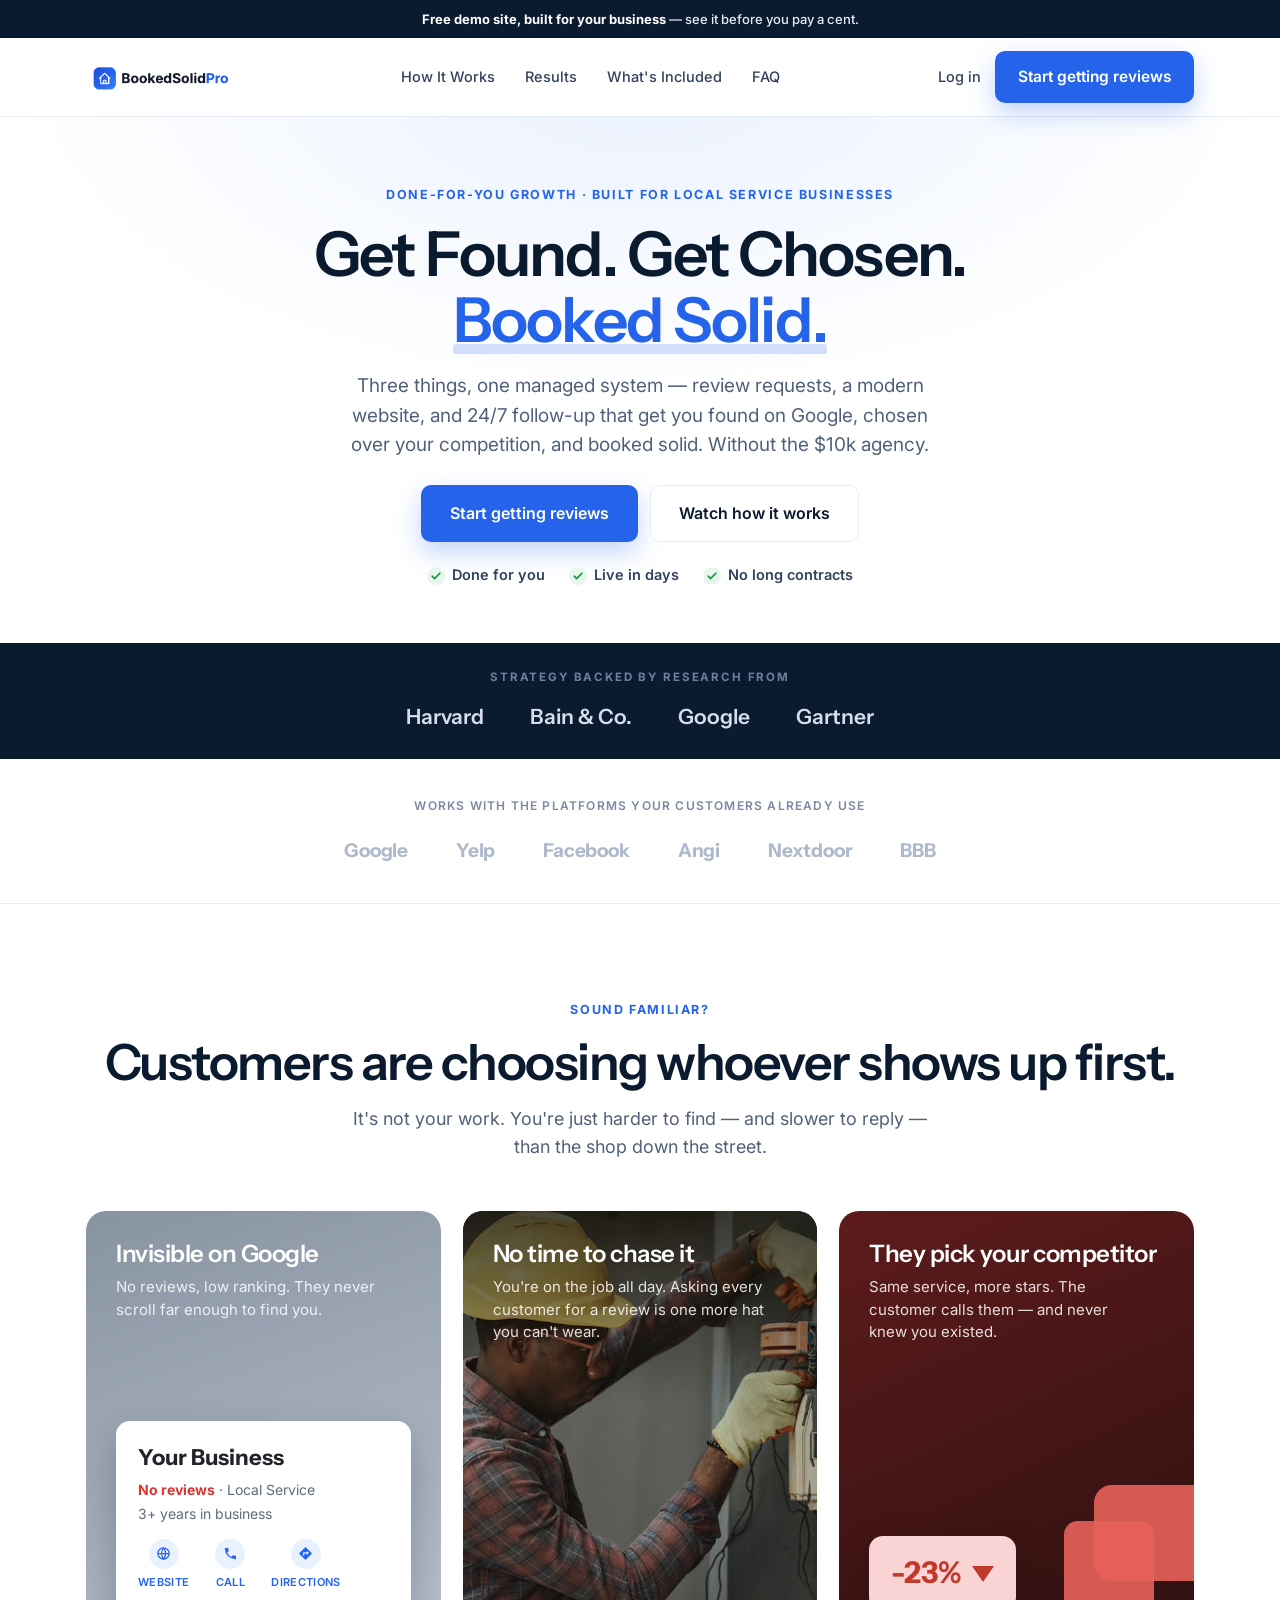
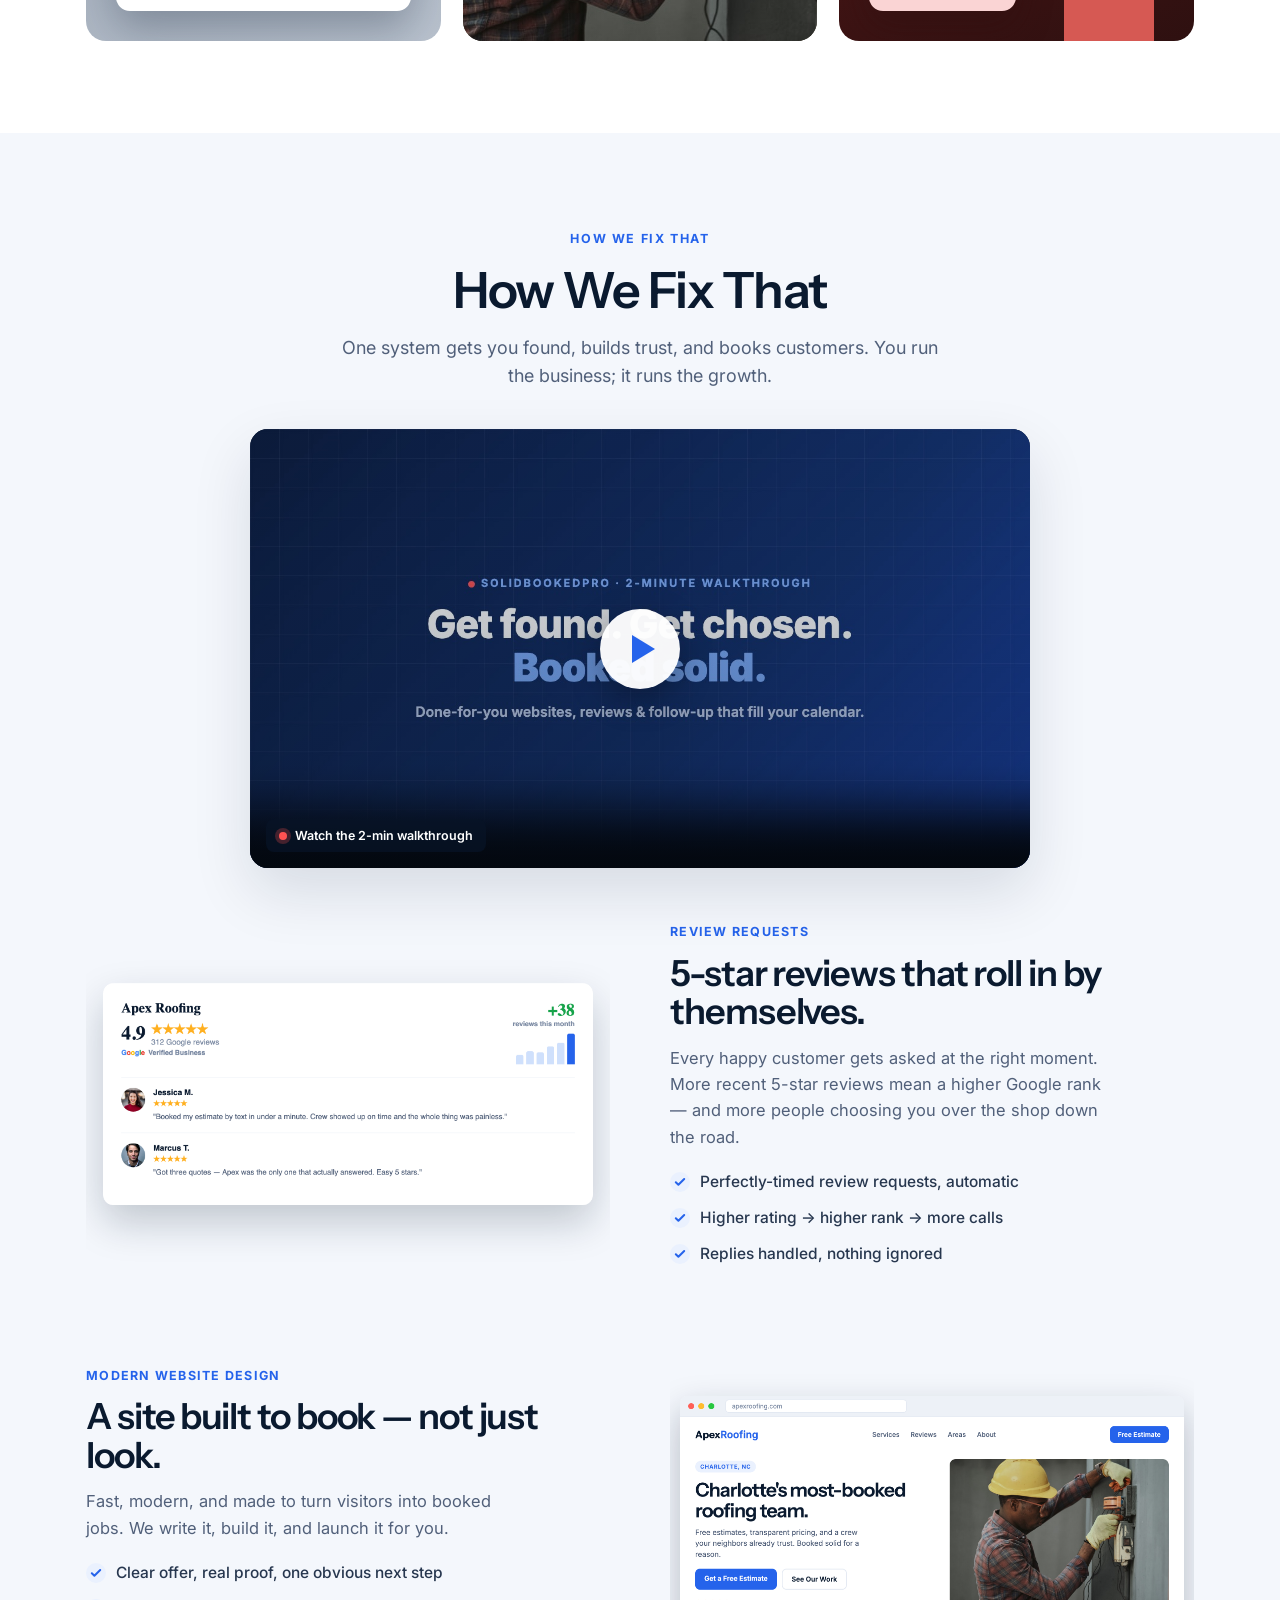
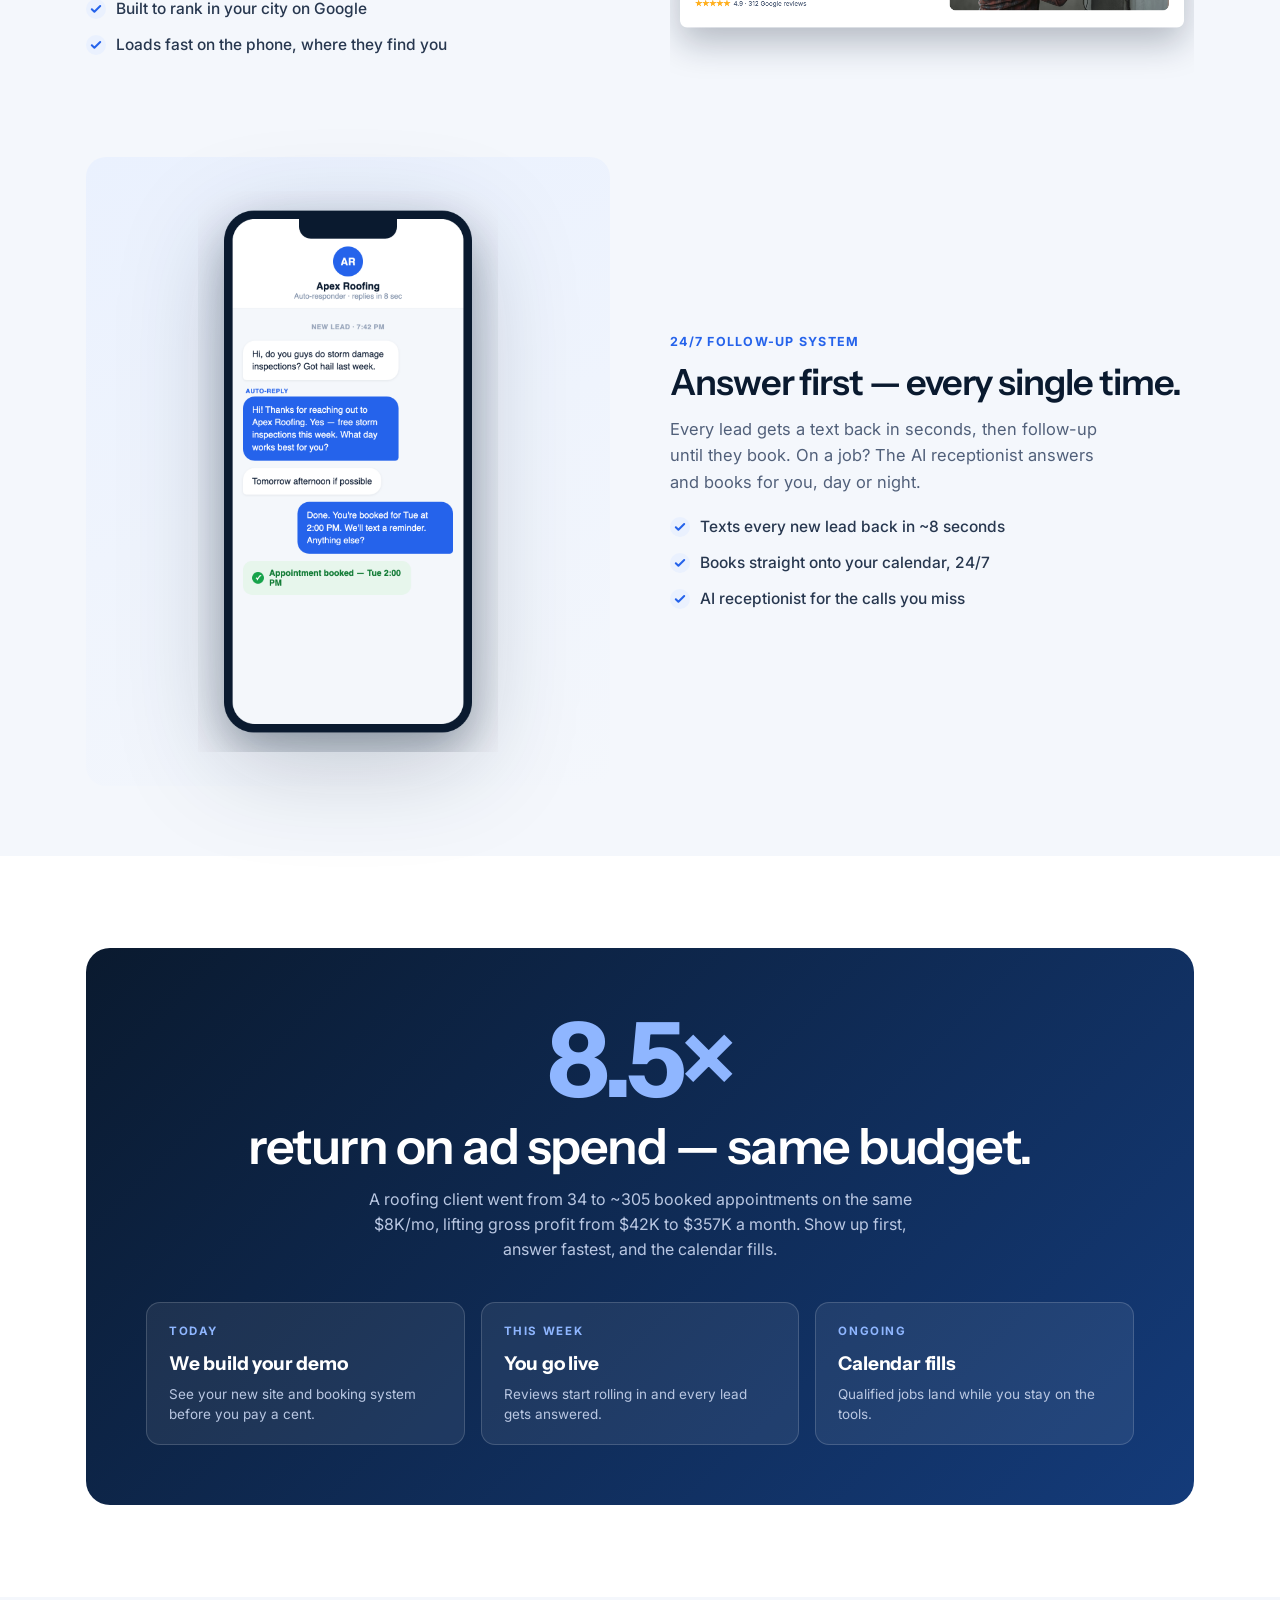
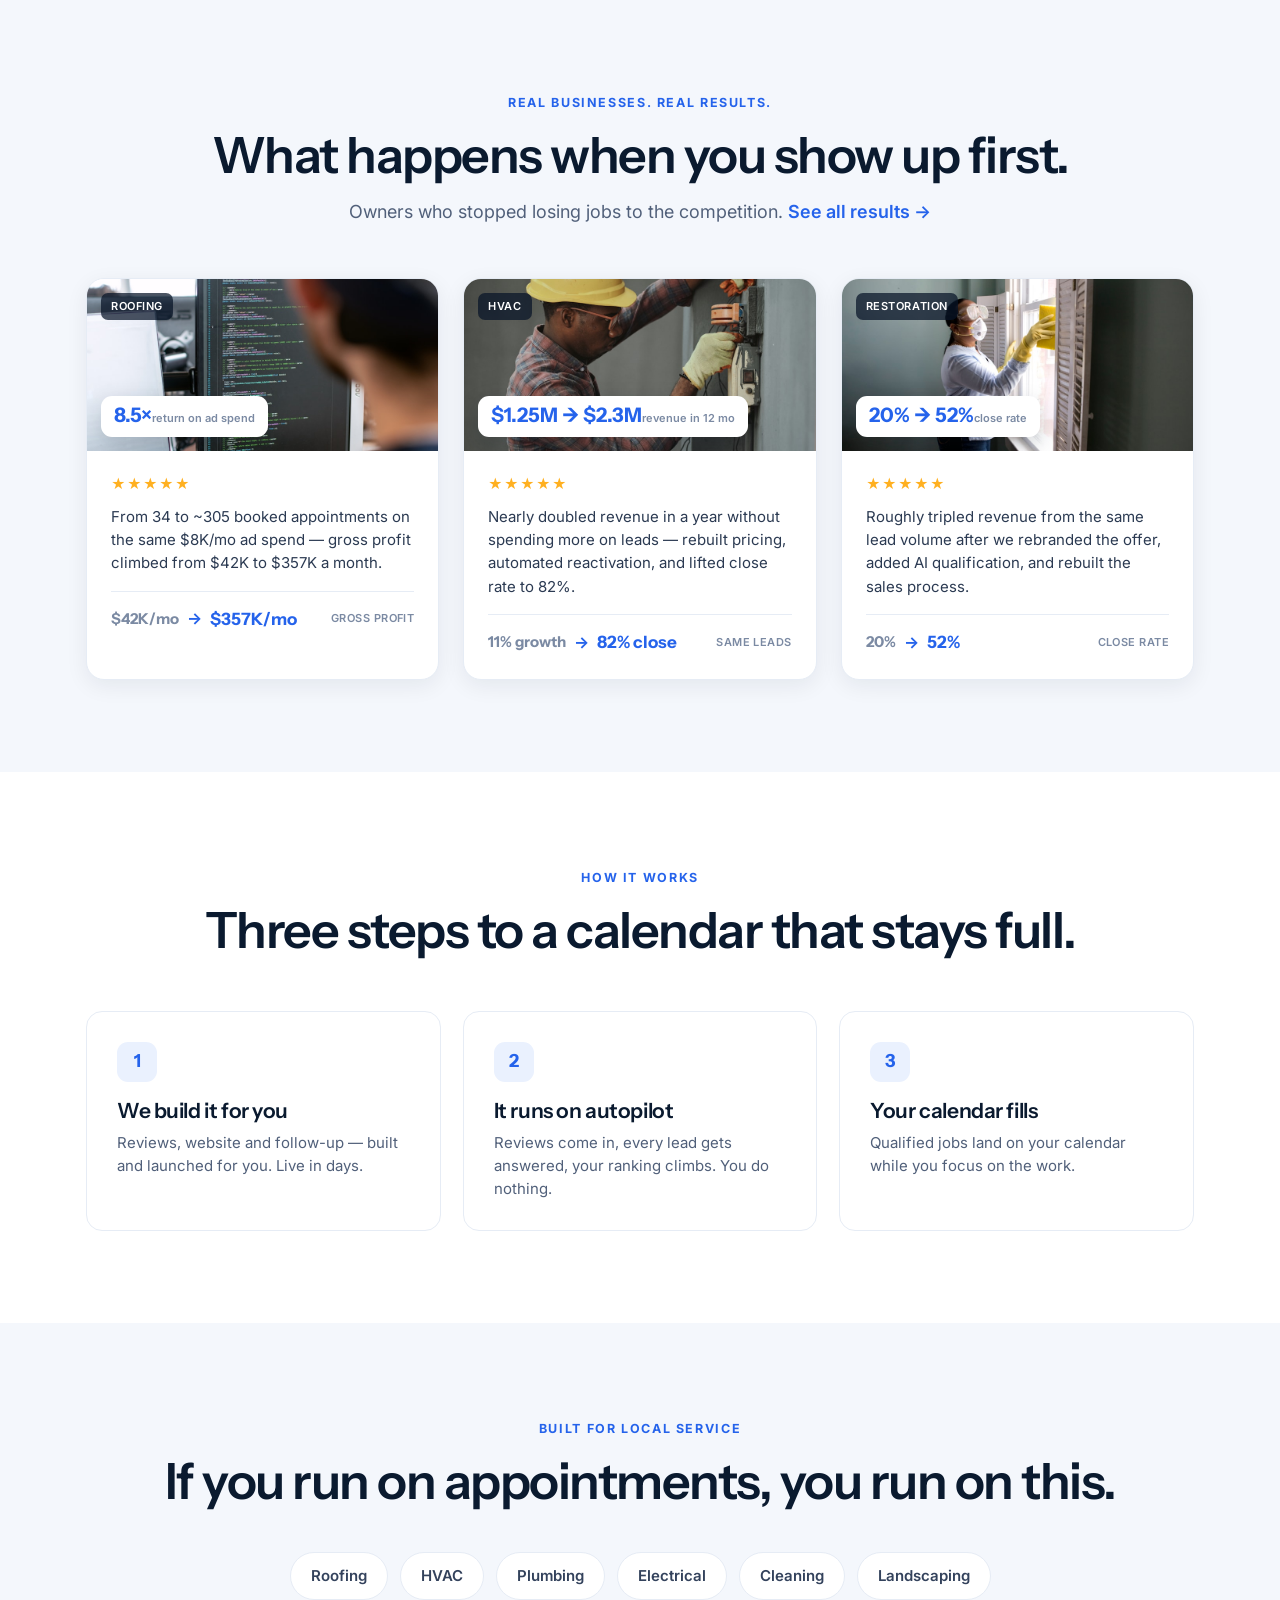
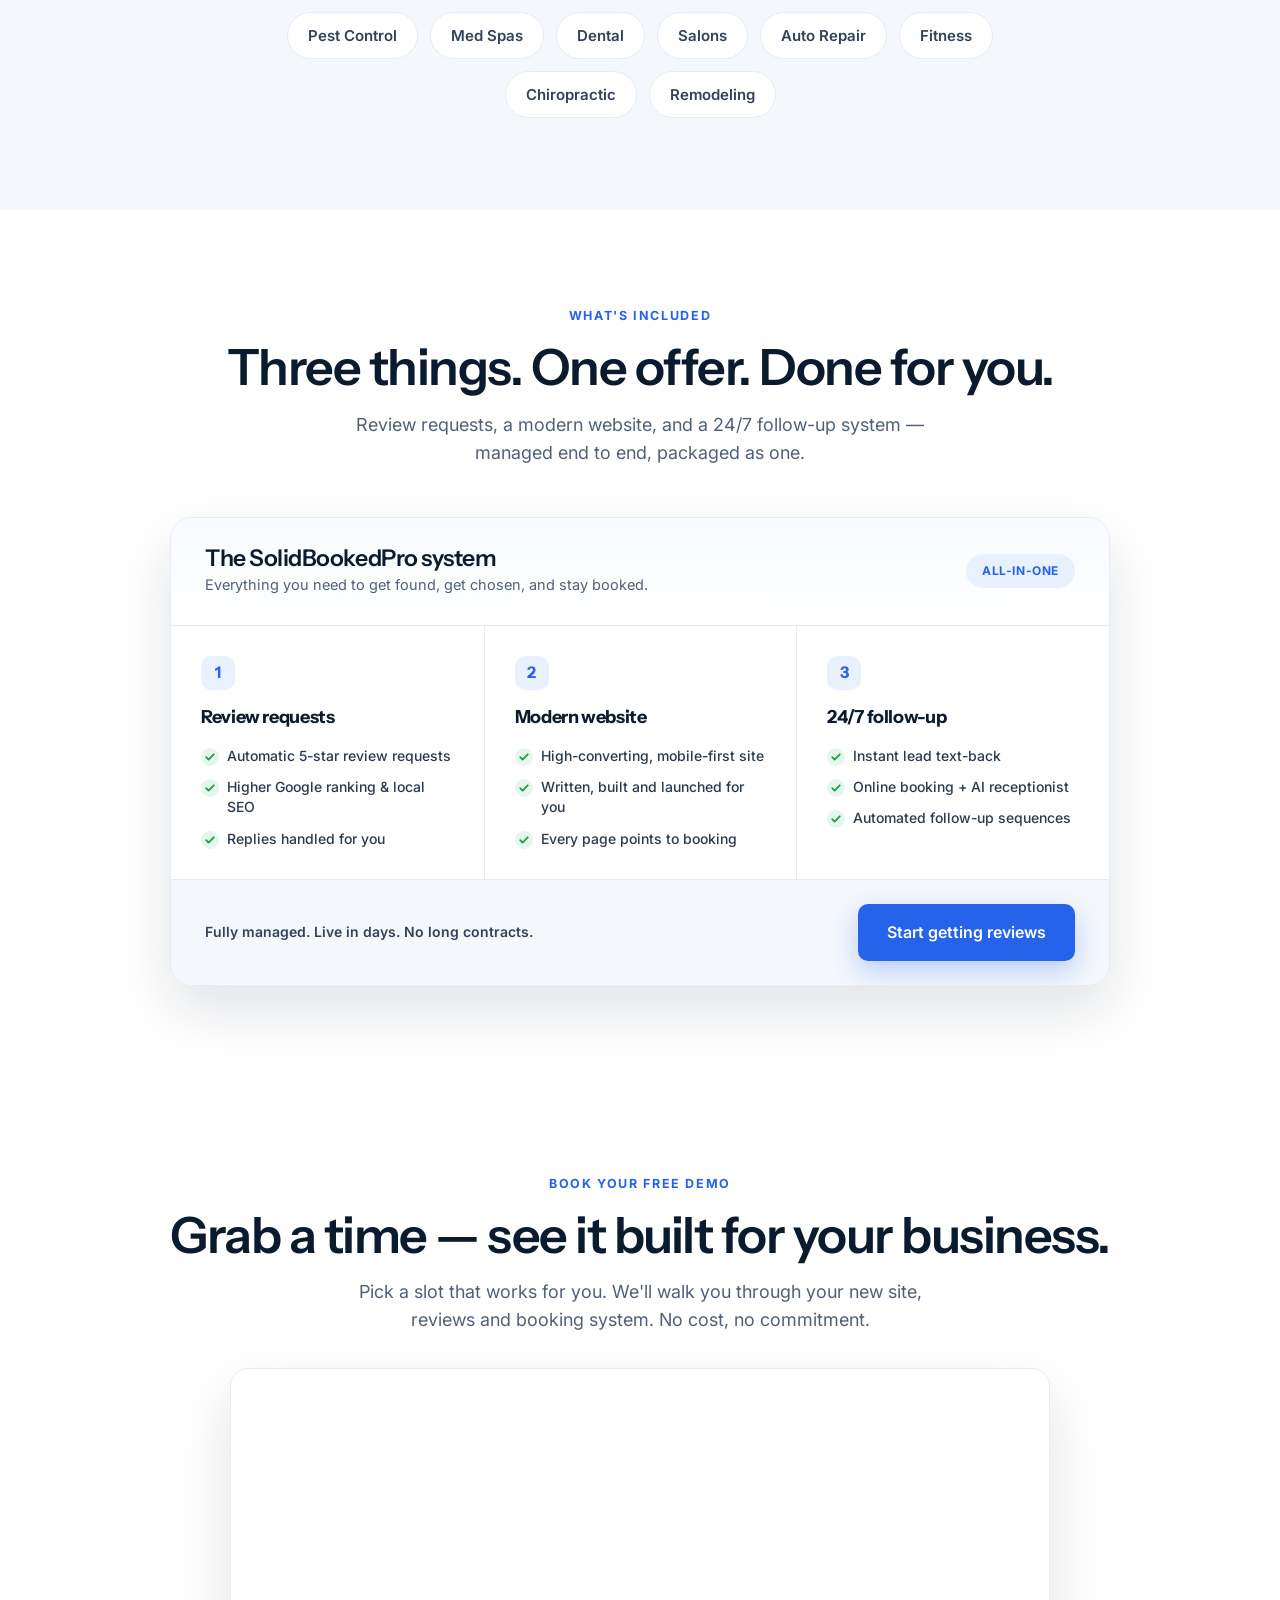
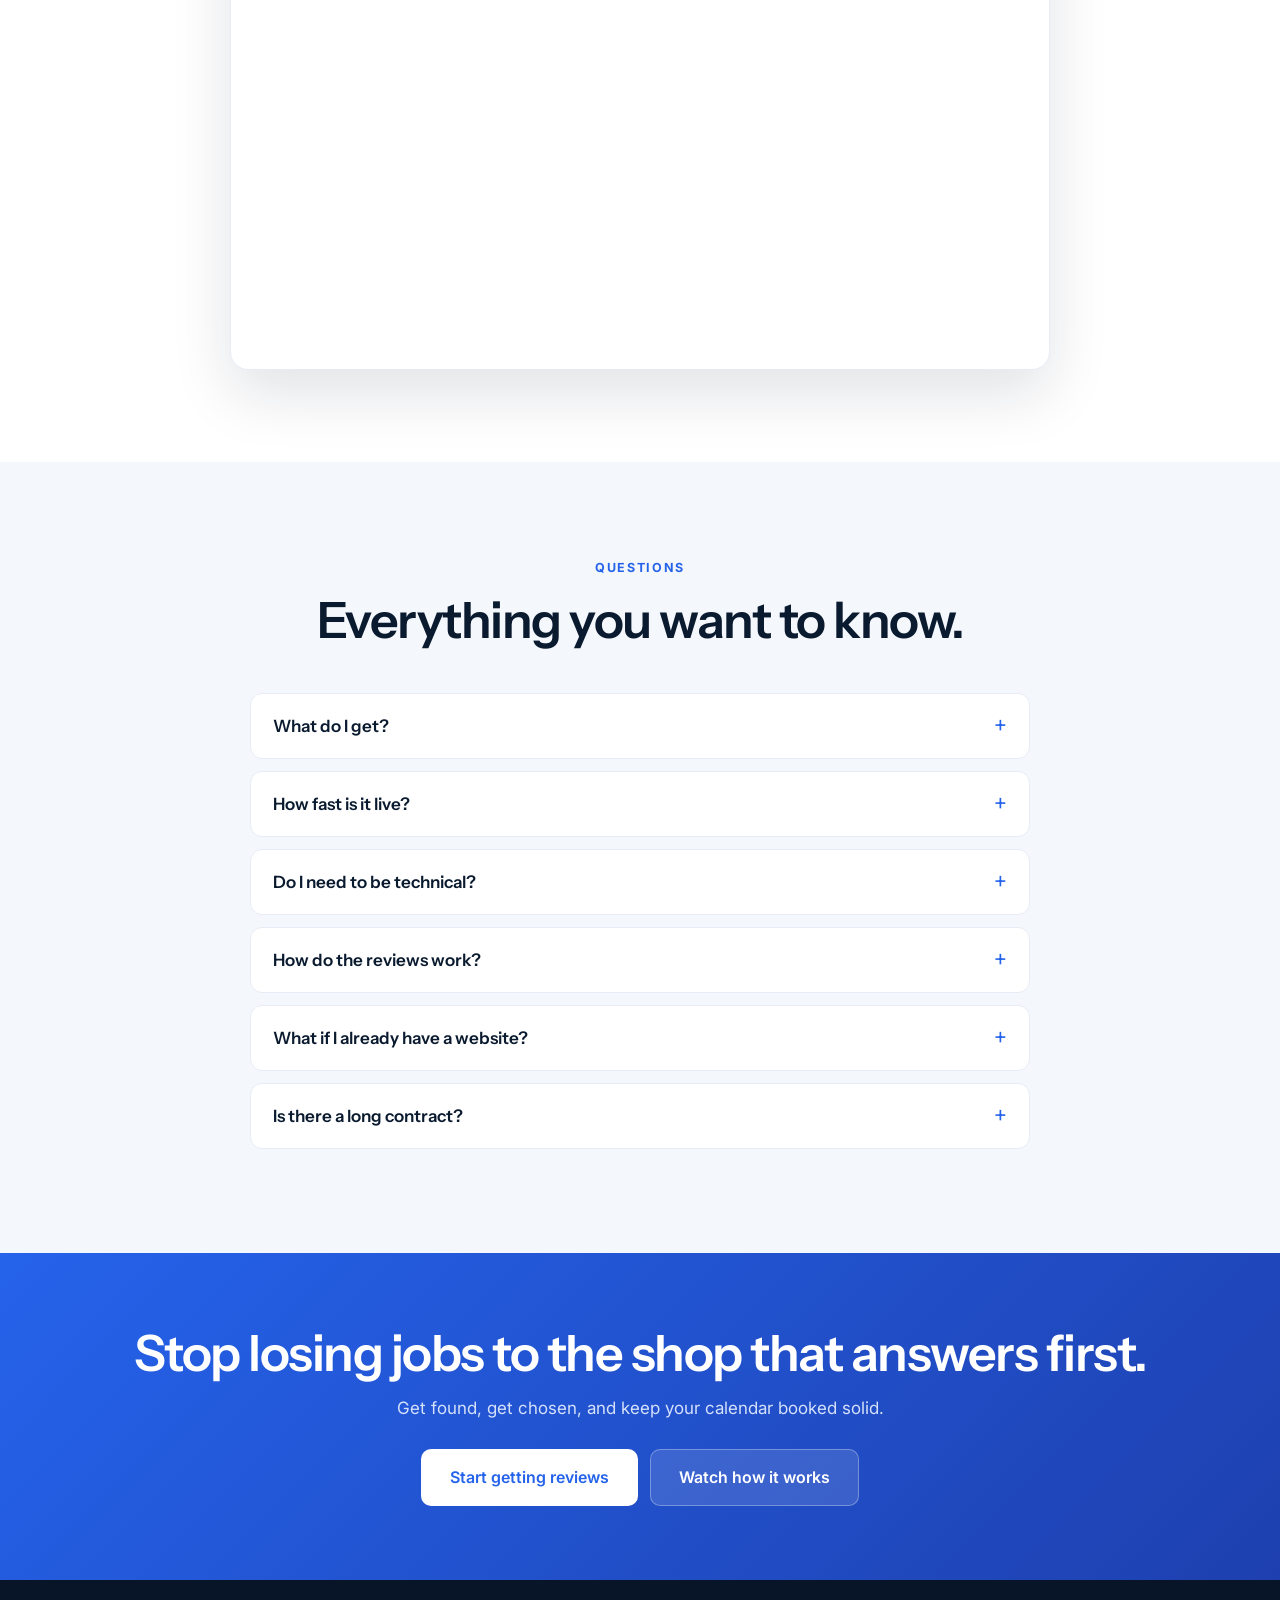
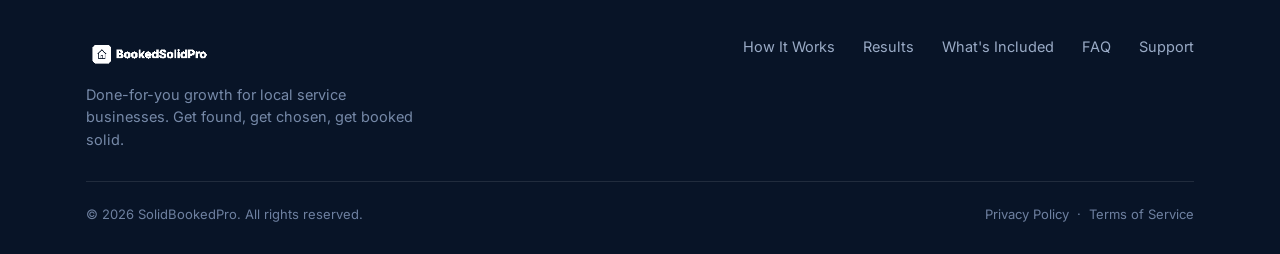
==== commit e50c6a14: "Rebuild homepage to mirror ReviewHarvest layout - Hero: title-case 'Get Found. Get Chosen. Booked So" ====
--- a/index.html
+++ b/index.html
@@ -4,7 +4,7 @@
 <meta charset="UTF-8">
 <meta name="viewport" content="width=device-width,initial-scale=1">
 <title>SolidBookedPro — Get Found, Get Chosen, Booked Solid</title>
-<meta name="description" content="We build the website, reviews and follow-up that get local service businesses found on Google, chosen over the competition, and booked solid — without the $10k agency.">
+<meta name="description" content="Three things, one managed system: review requests, a modern website, and 24/7 follow-up that get local service businesses found on Google, chosen over the competition, and booked solid — without the $10k agency.">
 <link rel="preconnect" href="https://fonts.googleapis.com">
 <link rel="preconnect" href="https://fonts.gstatic.com" crossorigin>
 <link href="https://fonts.googleapis.com/css2?family=Instrument+Sans:wght@400;500;600;700&family=Inter:wght@400;500;600;700&display=swap" rel="stylesheet">
@@ -26,7 +26,7 @@
     </nav>
     <div class="nav-cta">
       <a class="login" href="#">Log in</a>
-      <a class="btn btn-primary" href="#get">Get My Free Demo</a>
+      <a class="btn btn-primary" href="#book">Start getting reviews</a>
       <button class="burger" id="burger" aria-label="Menu"><span></span><span></span><span></span></button>
     </div>
   </div>
@@ -35,7 +35,7 @@
     <a href="case-studies.html">Results</a>
     <a href="index.html#pricing">What's Included</a>
     <a href="index.html#faq">FAQ</a>
-    <a class="btn btn-primary" href="#get">Get My Free Demo</a>
+    <a class="btn btn-primary" href="#book">Start getting reviews</a>
   </div>
 </header>
 
@@ -44,26 +44,17 @@
   <div class="wrap">
     <div class="inner">
       <span class="eyebrow">Done-for-you growth · Built for local service businesses</span>
-      <h1>Get found. Get chosen.<br><span class="hl uline">Booked solid.</span></h1>
-      <p class="sub">We build the website, reviews, and follow-up that get you found on Google, chosen over your competition, and booked solid — without the $10k agency.</p>
+      <h1>Get Found. Get Chosen.<br><span class="hl uline">Booked Solid.</span></h1>
+      <p class="sub">Three things, one managed system — review requests, a modern website, and 24/7 follow-up that get you found on Google, chosen over your competition, and booked solid. Without the $10k agency.</p>
       <div class="hero-cta">
-        <a class="btn btn-primary btn-lg" href="#get">Get My Free Demo</a>
-        <a class="btn btn-ghost btn-lg" href="#vsl">Watch how it works</a>
-      </div>
-    </div>
-    <div class="videoframe" id="vsl">
-      <div class="video-card">
-        <video id="vsl-video" controls preload="none" poster="assets/poster.jpg" playsinline>
-          <source src="assets/vsl.mp4" type="video/mp4">
-        </video>
-        <button class="play-btn" id="playBtn" aria-label="Play video"><span class="circle"><span class="tri"></span></span></button>
-        <div class="video-tag"><span class="dot"></span> Watch the 2-min walkthrough</div>
-      </div>
-    </div>
-    <div class="hero-checks">
-      <span><svg class="ic-check" viewBox="0 0 20 20" fill="none"><circle cx="10" cy="10" r="10" fill="#E7F6EC"/><path d="M5.8 10.2l2.6 2.6 5.8-5.8" stroke="#16A34A" stroke-width="2" stroke-linecap="round" stroke-linejoin="round"/></svg> Done for you</span>
-      <span><svg class="ic-check" viewBox="0 0 20 20" fill="none"><circle cx="10" cy="10" r="10" fill="#E7F6EC"/><path d="M5.8 10.2l2.6 2.6 5.8-5.8" stroke="#16A34A" stroke-width="2" stroke-linecap="round" stroke-linejoin="round"/></svg> Live in days</span>
-      <span><svg class="ic-check" viewBox="0 0 20 20" fill="none"><circle cx="10" cy="10" r="10" fill="#E7F6EC"/><path d="M5.8 10.2l2.6 2.6 5.8-5.8" stroke="#16A34A" stroke-width="2" stroke-linecap="round" stroke-linejoin="round"/></svg> No long contracts</span>
+        <a class="btn btn-primary btn-lg" href="#book">Start getting reviews</a>
+        <a class="btn btn-ghost btn-lg" href="#fix">Watch how it works</a>
+      </div>
+      <div class="hero-checks">
+        <span><svg class="ic-check" viewBox="0 0 20 20" fill="none"><circle cx="10" cy="10" r="10" fill="#E7F6EC"/><path d="M5.8 10.2l2.6 2.6 5.8-5.8" stroke="#16A34A" stroke-width="2" stroke-linecap="round" stroke-linejoin="round"/></svg> Done for you</span>
+        <span><svg class="ic-check" viewBox="0 0 20 20" fill="none"><circle cx="10" cy="10" r="10" fill="#E7F6EC"/><path d="M5.8 10.2l2.6 2.6 5.8-5.8" stroke="#16A34A" stroke-width="2" stroke-linecap="round" stroke-linejoin="round"/></svg> Live in days</span>
+        <span><svg class="ic-check" viewBox="0 0 20 20" fill="none"><circle cx="10" cy="10" r="10" fill="#E7F6EC"/><path d="M5.8 10.2l2.6 2.6 5.8-5.8" stroke="#16A34A" stroke-width="2" stroke-linecap="round" stroke-linejoin="round"/></svg> No long contracts</span>
+      </div>
     </div>
   </div>
 </section>
@@ -126,18 +117,47 @@
   </div>
 </section>
 
-<!-- THE SYSTEM (feature rows) -->
-<section style="background:var(--bg-soft);padding-bottom:70px">
-  <div class="wrap center">
-    <span class="eyebrow">The SolidBookedPro system</span>
-    <h2>Everything that fills your calendar — set and forget.</h2>
-    <p class="lead">One system gets you found, builds trust, and books the job. You run the business; it runs the growth.</p>
-  </div>
-
-  <div class="wrap">
+<!-- HOW WE FIX THAT (video + 3-part offer) -->
+<section style="background:var(--bg-soft);padding-bottom:70px" id="fix">
+  <div class="wrap center">
+    <span class="eyebrow">How we fix that</span>
+    <h2>How We Fix That</h2>
+    <p class="lead">One system gets you found, builds trust, and books customers. You run the business; it runs the growth.</p>
+  </div>
+
+  <!-- VSL moved here -->
+  <div class="wrap">
+    <div class="videoframe" id="vsl">
+      <div class="video-card">
+        <video id="vsl-video" controls preload="none" poster="assets/poster.jpg" playsinline>
+          <source src="assets/vsl.mp4" type="video/mp4">
+        </video>
+        <button class="play-btn" id="playBtn" aria-label="Play video"><span class="circle"><span class="tri"></span></span></button>
+        <div class="video-tag"><span class="dot"></span> Watch the 2-min walkthrough</div>
+      </div>
+    </div>
+  </div>
+
+  <div class="wrap">
+    <!-- 1. Reviews request (lead, ReviewHarvest-style) -->
+    <div class="frow flip">
+      <div class="ftext">
+        <div class="tag">Review requests</div>
+        <h2>5-star reviews that roll in by themselves.</h2>
+        <p>Every happy customer gets asked at the right moment. More recent 5-star reviews mean a higher Google rank — and more people choosing you over the shop down the road.</p>
+        <ul class="flist">
+          <li><svg width="20" height="20" viewBox="0 0 20 20" fill="none"><circle cx="10" cy="10" r="10" fill="#EAF1FE"/><path d="M5.8 10.2l2.6 2.6 5.8-5.8" stroke="#2563EB" stroke-width="2" stroke-linecap="round" stroke-linejoin="round"/></svg> Perfectly-timed review requests, automatic</li>
+          <li><svg width="20" height="20" viewBox="0 0 20 20" fill="none"><circle cx="10" cy="10" r="10" fill="#EAF1FE"/><path d="M5.8 10.2l2.6 2.6 5.8-5.8" stroke="#2563EB" stroke-width="2" stroke-linecap="round" stroke-linejoin="round"/></svg> Higher rating → higher rank → more calls</li>
+          <li><svg width="20" height="20" viewBox="0 0 20 20" fill="none"><circle cx="10" cy="10" r="10" fill="#EAF1FE"/><path d="M5.8 10.2l2.6 2.6 5.8-5.8" stroke="#2563EB" stroke-width="2" stroke-linecap="round" stroke-linejoin="round"/></svg> Replies handled, nothing ignored</li>
+        </ul>
+      </div>
+      <div class="fmedia"><img src="assets/mock/reviews.png" alt="Google reviews growing"></div>
+    </div>
+
+    <!-- 2. Modern website design -->
     <div class="frow">
       <div class="ftext">
-        <div class="tag">Your website</div>
+        <div class="tag">Modern website design</div>
         <h2>A site built to book — not just look.</h2>
         <p>Fast, modern, and made to turn visitors into booked jobs. We write it, build it, and launch it for you.</p>
         <ul class="flist">
@@ -149,25 +169,12 @@
       <div class="fmedia"><img src="assets/mock/site.png" alt="Example local business website"></div>
     </div>
 
+    <!-- 3. 24/7 follow-up system -->
     <div class="frow flip">
       <div class="ftext">
-        <div class="tag">Reviews on autopilot</div>
-        <h2>5-star reviews that roll in by themselves.</h2>
-        <p>Every happy customer gets asked at the right moment. More 5-star reviews mean a higher rank — and more calls.</p>
-        <ul class="flist">
-          <li><svg width="20" height="20" viewBox="0 0 20 20" fill="none"><circle cx="10" cy="10" r="10" fill="#EAF1FE"/><path d="M5.8 10.2l2.6 2.6 5.8-5.8" stroke="#2563EB" stroke-width="2" stroke-linecap="round" stroke-linejoin="round"/></svg> Perfectly-timed review requests, automatic</li>
-          <li><svg width="20" height="20" viewBox="0 0 20 20" fill="none"><circle cx="10" cy="10" r="10" fill="#EAF1FE"/><path d="M5.8 10.2l2.6 2.6 5.8-5.8" stroke="#2563EB" stroke-width="2" stroke-linecap="round" stroke-linejoin="round"/></svg> Higher rating → higher rank → more calls</li>
-          <li><svg width="20" height="20" viewBox="0 0 20 20" fill="none"><circle cx="10" cy="10" r="10" fill="#EAF1FE"/><path d="M5.8 10.2l2.6 2.6 5.8-5.8" stroke="#2563EB" stroke-width="2" stroke-linecap="round" stroke-linejoin="round"/></svg> Replies handled, nothing ignored</li>
-        </ul>
-      </div>
-      <div class="fmedia"><img src="assets/mock/reviews.png" alt="Google reviews growing"></div>
-    </div>
-
-    <div class="frow">
-      <div class="ftext">
-        <div class="tag">Speed-to-lead</div>
+        <div class="tag">24/7 follow-up system</div>
         <h2>Answer first — every single time.</h2>
-        <p>Every lead gets a text back in seconds, then follow-up until they book. On a job? The AI receptionist answers and books for you.</p>
+        <p>Every lead gets a text back in seconds, then follow-up until they book. On a job? The AI receptionist answers and books for you, day or night.</p>
         <ul class="flist">
           <li><svg width="20" height="20" viewBox="0 0 20 20" fill="none"><circle cx="10" cy="10" r="10" fill="#EAF1FE"/><path d="M5.8 10.2l2.6 2.6 5.8-5.8" stroke="#2563EB" stroke-width="2" stroke-linecap="round" stroke-linejoin="round"/></svg> Texts every new lead back in ~8 seconds</li>
           <li><svg width="20" height="20" viewBox="0 0 20 20" fill="none"><circle cx="10" cy="10" r="10" fill="#EAF1FE"/><path d="M5.8 10.2l2.6 2.6 5.8-5.8" stroke="#2563EB" stroke-width="2" stroke-linecap="round" stroke-linejoin="round"/></svg> Books straight onto your calendar, 24/7</li>
@@ -179,54 +186,54 @@
   </div>
 </section>
 
-<!-- METRIC BAND -->
+<!-- RESULTS BAND + TIMELINE -->
 <section>
   <div class="wrap">
     <div class="metricband">
-      <div class="big">+312%</div>
-      <h2>more booked jobs in the first 90 days.</h2>
-      <p>Show up first, answer fastest, and the calendar fills. Here's what that looks like once it's running.</p>
-      <div class="metricstrip">
-        <div class="m"><div class="n">~8 sec</div><div class="l">avg lead response</div></div>
-        <div class="m"><div class="n">4.9★</div><div class="l">avg client rating</div></div>
-        <div class="m"><div class="n">Days</div><div class="l">to go live</div></div>
+      <div class="big">8.5×</div>
+      <h2>return on ad spend — same budget.</h2>
+      <p>A roofing client went from 34 to ~305 booked appointments on the same $8K/mo, lifting gross profit from $42K to $357K a month. Show up first, answer fastest, and the calendar fills.</p>
+      <div class="timeline">
+        <div class="tl"><div class="tl-k">Today</div><div class="tl-v">We build your demo</div><p>See your new site and booking system before you pay a cent.</p></div>
+        <div class="tl"><div class="tl-k">This week</div><div class="tl-v">You go live</div><p>Reviews start rolling in and every lead gets answered.</p></div>
+        <div class="tl"><div class="tl-k">Ongoing</div><div class="tl-v">Calendar fills</div><p>Qualified jobs land while you stay on the tools.</p></div>
+      </div>
+    </div>
+  </div>
+</section>
+
+<!-- RESULTS / CASE STUDIES -->
+<section id="results" style="background:var(--bg-soft)">
+  <div class="wrap center">
+    <span class="eyebrow">Real businesses. Real results.</span>
+    <h2>What happens when you show up first.</h2>
+    <p class="lead">Owners who stopped losing jobs to the competition. <a href="case-studies.html" class="hl" style="font-weight:600">See all results →</a></p>
+    <div class="cs-grid">
+      <div class="cs-card">
+        <div class="cs-photo"><img src="assets/photos/contractor.jpg" alt="Roofing"><span class="cs-tag">Roofing</span><span class="cs-badge"><span class="n">8.5×</span><span class="l">return on ad spend</span></span></div>
+        <div class="cs-body"><div class="cs-stars">★★★★★</div><p>From 34 to ~305 booked appointments on the same $8K/mo ad spend — gross profit climbed from $42K to $357K a month.</p><div class="cs-result"><span class="r-from">$42K/mo</span><span class="r-arrow">→</span><span class="r-to">$357K/mo</span><span class="r-lbl">gross profit</span></div></div>
+      </div>
+      <div class="cs-card">
+        <div class="cs-photo"><img src="assets/photos/hvac.jpg" alt="HVAC"><span class="cs-tag">HVAC</span><span class="cs-badge"><span class="n">$1.25M → $2.3M</span><span class="l">revenue in 12 mo</span></span></div>
+        <div class="cs-body"><div class="cs-stars">★★★★★</div><p>Nearly doubled revenue in a year without spending more on leads — rebuilt pricing, automated reactivation, and lifted close rate to 82%.</p><div class="cs-result"><span class="r-from">11% growth</span><span class="r-arrow">→</span><span class="r-to">82% close</span><span class="r-lbl">same leads</span></div></div>
+      </div>
+      <div class="cs-card">
+        <div class="cs-photo"><img src="assets/photos/cleaning.jpg" alt="Restoration"><span class="cs-tag">Restoration</span><span class="cs-badge"><span class="n">20% → 52%</span><span class="l">close rate</span></span></div>
+        <div class="cs-body"><div class="cs-stars">★★★★★</div><p>Roughly tripled revenue from the same lead volume after we rebranded the offer, added AI qualification, and rebuilt the sales process.</p><div class="cs-result"><span class="r-from">20%</span><span class="r-arrow">→</span><span class="r-to">52%</span><span class="r-lbl">close rate</span></div></div>
       </div>
     </div>
   </div>
 </section>
 
 <!-- HOW IT WORKS -->
-<section style="background:var(--bg-soft)">
+<section>
   <div class="wrap center">
     <span class="eyebrow">How it works</span>
     <h2>Three steps to a calendar that stays full.</h2>
     <div class="steps">
-      <div class="step"><div class="num">1</div><h3>We build it for you</h3><p>Site, reviews, follow-up and booking — built and launched for you. Live in days.</p></div>
+      <div class="step"><div class="num">1</div><h3>We build it for you</h3><p>Reviews, website and follow-up — built and launched for you. Live in days.</p></div>
       <div class="step"><div class="num">2</div><h3>It runs on autopilot</h3><p>Reviews come in, every lead gets answered, your ranking climbs. You do nothing.</p></div>
       <div class="step"><div class="num">3</div><h3>Your calendar fills</h3><p>Qualified jobs land on your calendar while you focus on the work.</p></div>
-    </div>
-  </div>
-</section>
-
-<!-- RESULTS -->
-<section id="results">
-  <div class="wrap center">
-    <span class="eyebrow">Real businesses. Real results.</span>
-    <h2>What happens when you show up first.</h2>
-    <p class="lead">Local owners who stopped losing jobs to the competition. <a href="case-studies.html" class="hl" style="font-weight:600">See all results →</a></p>
-    <div class="cs-grid">
-      <div class="cs-card">
-        <div class="cs-photo"><img src="assets/photos/contractor.jpg" alt="Roofing"><span class="cs-tag">Roofing</span><span class="cs-badge"><span class="n">14 → 180</span><span class="l">Google reviews</span></span></div>
-        <div class="cs-body"><div class="cs-stars">★★★★★</div><p>"Buried on page three to top of the map. Now we've got a three-week backlog."</p><div class="cs-person"><img src="assets/photos/m1.jpg" alt=""><div><b>Mike R.</b><span>Roofing · Charlotte, NC</span></div></div></div>
-      </div>
-      <div class="cs-card">
-        <div class="cs-photo"><img src="assets/photos/cleaning.jpg" alt="Cleaning"><span class="cs-tag">Cleaning</span><span class="cs-badge"><span class="n">Page 1</span><span class="l">on Google</span></span></div>
-        <div class="cs-body"><div class="cs-stars">★★★★★</div><p>"New site, steady reviews, follow-up that never sleeps. We rank first in our city now."</p><div class="cs-person"><img src="assets/photos/w1.jpg" alt=""><div><b>Dana C.</b><span>Cleaning Co. · Austin, TX</span></div></div></div>
-      </div>
-      <div class="cs-card">
-        <div class="cs-photo"><img src="assets/photos/landscaping.jpg" alt="Landscaping"><span class="cs-tag">Landscaping</span><span class="cs-badge"><span class="n">2×</span><span class="l">booked estimates</span></span></div>
-        <div class="cs-body"><div class="cs-stars">★★★★★</div><p>"Leads that used to ghost now book themselves before I even call back."</p><div class="cs-person"><img src="assets/photos/m2.jpg" alt=""><div><b>Tom B.</b><span>Landscaping · Nashville, TN</span></div></div></div>
-      </div>
     </div>
   </div>
 </section>
@@ -242,67 +249,65 @@
   </div>
 </section>
 
-<!-- WHAT'S INCLUDED -->
+<!-- WHAT'S INCLUDED — one offer, three parts -->
 <section id="pricing">
   <div class="wrap center">
     <span class="eyebrow">What's included</span>
-    <h2>One plan. Everything done for you.</h2>
-    <p class="lead">No upsells, no $10k retainer. The whole system, fully managed.</p>
-    <div class="price-grid">
-      <div class="price">
-        <h3>Get Found</h3>
-        <div class="amt">Included</div>
-        <p class="desc">Show up where customers already look.</p>
-        <ul>
-          <li><svg width="20" height="20" viewBox="0 0 20 20" fill="none"><circle cx="10" cy="10" r="10" fill="#E7F6EC"/><path d="M5.8 10.2l2.6 2.6 5.8-5.8" stroke="#16A34A" stroke-width="2" stroke-linecap="round" stroke-linejoin="round"/></svg> High-converting website</li>
-          <li><svg width="20" height="20" viewBox="0 0 20 20" fill="none"><circle cx="10" cy="10" r="10" fill="#E7F6EC"/><path d="M5.8 10.2l2.6 2.6 5.8-5.8" stroke="#16A34A" stroke-width="2" stroke-linecap="round" stroke-linejoin="round"/></svg> Automatic 5-star reviews</li>
-          <li><svg width="20" height="20" viewBox="0 0 20 20" fill="none"><circle cx="10" cy="10" r="10" fill="#E7F6EC"/><path d="M5.8 10.2l2.6 2.6 5.8-5.8" stroke="#16A34A" stroke-width="2" stroke-linecap="round" stroke-linejoin="round"/></svg> Google ranking &amp; local SEO</li>
-        </ul>
-      </div>
-      <div class="price featured">
-        <div class="flag">The whole system</div>
-        <h3>Get Booked Solid</h3>
-        <div class="amt">All-in-one</div>
-        <p class="desc">Everything you need to fill the calendar.</p>
-        <ul>
-          <li><svg width="20" height="20" viewBox="0 0 20 20" fill="none"><circle cx="10" cy="10" r="10" fill="#E7F6EC"/><path d="M5.8 10.2l2.6 2.6 5.8-5.8" stroke="#16A34A" stroke-width="2" stroke-linecap="round" stroke-linejoin="round"/></svg> Everything in Get Found</li>
-          <li><svg width="20" height="20" viewBox="0 0 20 20" fill="none"><circle cx="10" cy="10" r="10" fill="#E7F6EC"/><path d="M5.8 10.2l2.6 2.6 5.8-5.8" stroke="#16A34A" stroke-width="2" stroke-linecap="round" stroke-linejoin="round"/></svg> Instant lead text-back</li>
-          <li><svg width="20" height="20" viewBox="0 0 20 20" fill="none"><circle cx="10" cy="10" r="10" fill="#E7F6EC"/><path d="M5.8 10.2l2.6 2.6 5.8-5.8" stroke="#16A34A" stroke-width="2" stroke-linecap="round" stroke-linejoin="round"/></svg> Automated follow-up sequences</li>
-          <li><svg width="20" height="20" viewBox="0 0 20 20" fill="none"><circle cx="10" cy="10" r="10" fill="#E7F6EC"/><path d="M5.8 10.2l2.6 2.6 5.8-5.8" stroke="#16A34A" stroke-width="2" stroke-linecap="round" stroke-linejoin="round"/></svg> Online booking + AI receptionist</li>
-        </ul>
-        <a class="btn btn-primary" href="#get">Get My Free Demo</a>
-      </div>
-      <div class="price">
-        <h3>Stay Full</h3>
-        <div class="amt">Included</div>
-        <p class="desc">Keep it running, hands-off.</p>
-        <ul>
-          <li><svg width="20" height="20" viewBox="0 0 20 20" fill="none"><circle cx="10" cy="10" r="10" fill="#E7F6EC"/><path d="M5.8 10.2l2.6 2.6 5.8-5.8" stroke="#16A34A" stroke-width="2" stroke-linecap="round" stroke-linejoin="round"/></svg> Ongoing management</li>
-          <li><svg width="20" height="20" viewBox="0 0 20 20" fill="none"><circle cx="10" cy="10" r="10" fill="#E7F6EC"/><path d="M5.8 10.2l2.6 2.6 5.8-5.8" stroke="#16A34A" stroke-width="2" stroke-linecap="round" stroke-linejoin="round"/></svg> Monthly performance report</li>
-          <li><svg width="20" height="20" viewBox="0 0 20 20" fill="none"><circle cx="10" cy="10" r="10" fill="#E7F6EC"/><path d="M5.8 10.2l2.6 2.6 5.8-5.8" stroke="#16A34A" stroke-width="2" stroke-linecap="round" stroke-linejoin="round"/></svg> Real human support</li>
-        </ul>
-      </div>
-    </div>
-  </div>
-</section>
-
-<!-- DEMO FORM -->
-<section id="get">
-  <div class="wrap center">
-    <span class="eyebrow">Get started</span>
-    <h2>See your free demo — built for your business.</h2>
-    <p class="lead">Tell us where to send it. We'll show you your new site and booking system. No cost, no commitment.</p>
-    <form class="formwrap" id="demoForm">
-      <div class="row"><label for="fn">First name</label><input id="fn" type="text" placeholder="Your first name" required></div>
-      <div class="row"><label for="bn">Business name</label><input id="bn" type="text" placeholder="Your business" required></div>
-      <div class="row"><label for="em">Email</label><input id="em" type="email" placeholder="you@business.com" required></div>
-      <button class="btn btn-primary btn-lg" type="submit">Get My Free Demo</button>
-      <div class="fine">No credit card. No spam. Your demo lands within one business day.</div>
-    </form>
-    <div class="formwrap form-success" id="formSuccess">
-      <div class="ck">✓</div>
-      <h3 style="margin-bottom:8px">You're in.</h3>
-      <p>We'll build your demo and send it over within one business day.</p>
+    <h2>Three things. One offer. Done for you.</h2>
+    <p class="lead">Review requests, a modern website, and a 24/7 follow-up system — managed end to end, packaged as one.</p>
+    <div class="offerone">
+      <div class="oh">
+        <div>
+          <h3>The SolidBookedPro system</h3>
+          <p class="oh-sub">Everything you need to get found, get chosen, and stay booked.</p>
+        </div>
+        <span class="oh-badge">All-in-one</span>
+      </div>
+      <div class="osections">
+        <div class="osection">
+          <div class="onum">1</div>
+          <h4>Review requests</h4>
+          <ul>
+            <li><svg width="18" height="18" viewBox="0 0 20 20" fill="none"><circle cx="10" cy="10" r="10" fill="#E7F6EC"/><path d="M5.8 10.2l2.6 2.6 5.8-5.8" stroke="#16A34A" stroke-width="2" stroke-linecap="round" stroke-linejoin="round"/></svg> Automatic 5-star review requests</li>
+            <li><svg width="18" height="18" viewBox="0 0 20 20" fill="none"><circle cx="10" cy="10" r="10" fill="#E7F6EC"/><path d="M5.8 10.2l2.6 2.6 5.8-5.8" stroke="#16A34A" stroke-width="2" stroke-linecap="round" stroke-linejoin="round"/></svg> Higher Google ranking &amp; local SEO</li>
+            <li><svg width="18" height="18" viewBox="0 0 20 20" fill="none"><circle cx="10" cy="10" r="10" fill="#E7F6EC"/><path d="M5.8 10.2l2.6 2.6 5.8-5.8" stroke="#16A34A" stroke-width="2" stroke-linecap="round" stroke-linejoin="round"/></svg> Replies handled for you</li>
+          </ul>
+        </div>
+        <div class="osection">
+          <div class="onum">2</div>
+          <h4>Modern website</h4>
+          <ul>
+            <li><svg width="18" height="18" viewBox="0 0 20 20" fill="none"><circle cx="10" cy="10" r="10" fill="#E7F6EC"/><path d="M5.8 10.2l2.6 2.6 5.8-5.8" stroke="#16A34A" stroke-width="2" stroke-linecap="round" stroke-linejoin="round"/></svg> High-converting, mobile-first site</li>
+            <li><svg width="18" height="18" viewBox="0 0 20 20" fill="none"><circle cx="10" cy="10" r="10" fill="#E7F6EC"/><path d="M5.8 10.2l2.6 2.6 5.8-5.8" stroke="#16A34A" stroke-width="2" stroke-linecap="round" stroke-linejoin="round"/></svg> Written, built and launched for you</li>
+            <li><svg width="18" height="18" viewBox="0 0 20 20" fill="none"><circle cx="10" cy="10" r="10" fill="#E7F6EC"/><path d="M5.8 10.2l2.6 2.6 5.8-5.8" stroke="#16A34A" stroke-width="2" stroke-linecap="round" stroke-linejoin="round"/></svg> Every page points to booking</li>
+          </ul>
+        </div>
+        <div class="osection">
+          <div class="onum">3</div>
+          <h4>24/7 follow-up</h4>
+          <ul>
+            <li><svg width="18" height="18" viewBox="0 0 20 20" fill="none"><circle cx="10" cy="10" r="10" fill="#E7F6EC"/><path d="M5.8 10.2l2.6 2.6 5.8-5.8" stroke="#16A34A" stroke-width="2" stroke-linecap="round" stroke-linejoin="round"/></svg> Instant lead text-back</li>
+            <li><svg width="18" height="18" viewBox="0 0 20 20" fill="none"><circle cx="10" cy="10" r="10" fill="#E7F6EC"/><path d="M5.8 10.2l2.6 2.6 5.8-5.8" stroke="#16A34A" stroke-width="2" stroke-linecap="round" stroke-linejoin="round"/></svg> Online booking + AI receptionist</li>
+            <li><svg width="18" height="18" viewBox="0 0 20 20" fill="none"><circle cx="10" cy="10" r="10" fill="#E7F6EC"/><path d="M5.8 10.2l2.6 2.6 5.8-5.8" stroke="#16A34A" stroke-width="2" stroke-linecap="round" stroke-linejoin="round"/></svg> Automated follow-up sequences</li>
+          </ul>
+        </div>
+      </div>
+      <div class="of">
+        <span class="of-note">Fully managed. Live in days. No long contracts.</span>
+        <a class="btn btn-primary btn-lg" href="#book">Start getting reviews</a>
+      </div>
+    </div>
+  </div>
+</section>
+
+<!-- BOOK -->
+<section id="book">
+  <div class="wrap center">
+    <span class="eyebrow">Book your free demo</span>
+    <h2>Grab a time — see it built for your business.</h2>
+    <p class="lead">Pick a slot that works for you. We'll walk you through your new site, reviews and booking system. No cost, no commitment.</p>
+    <div class="bookframe">
+      <iframe src="https://calendar.google.com/calendar/appointments/schedules/AcZssZ1BttCX2_LJ0wU6bskvLxG_JVm2kGs3GFHglGpM4P0jjnPuijf-GYFt2yOKwhMiJYDgqYBaPbNE?gv=true" style="border:0" width="100%" height="600" frameborder="0"></iframe>
     </div>
   </div>
 </section>
@@ -313,7 +318,7 @@
     <span class="eyebrow">Questions</span>
     <h2>Everything you want to know.</h2>
     <div class="faq">
-      <div class="faq-item"><button class="faq-q">What do I get?<span class="pm">+</span></button><div class="faq-a"><p>A new website, automatic reviews, instant lead follow-up, online booking, and an AI receptionist — set up and managed for you.</p></div></div>
+      <div class="faq-item"><button class="faq-q">What do I get?<span class="pm">+</span></button><div class="faq-a"><p>Three things in one managed system: automatic review requests, a modern website, and a 24/7 follow-up system with online booking and an AI receptionist — set up and run for you.</p></div></div>
       <div class="faq-item"><button class="faq-q">How fast is it live?<span class="pm">+</span></button><div class="faq-a"><p>Days, not months. We build it; you approve it.</p></div></div>
       <div class="faq-item"><button class="faq-q">Do I need to be technical?<span class="pm">+</span></button><div class="faq-a"><p>No. It's 100% done for you. You never touch code or settings — you just get the booked jobs.</p></div></div>
       <div class="faq-item"><button class="faq-q">How do the reviews work?<span class="pm">+</span></button><div class="faq-a"><p>After each job, your customer gets a perfectly-timed request to review you. More 5-star reviews lift your Google rank, so more people find you.</p></div></div>
@@ -329,8 +334,8 @@
     <h2>Stop losing jobs to the shop that answers first.</h2>
     <p>Get found, get chosen, and keep your calendar booked solid.</p>
     <div class="hero-cta">
-      <a class="btn btn-white btn-lg" href="#get">Get My Free Demo</a>
-      <a class="btn btn-lg" style="background:rgba(255,255,255,.12);color:#fff;border-color:rgba(255,255,255,.3)" href="#vsl">Watch how it works</a>
+      <a class="btn btn-white btn-lg" href="#book">Start getting reviews</a>
+      <a class="btn btn-lg" style="background:rgba(255,255,255,.12);color:#fff;border-color:rgba(255,255,255,.3)" href="#fix">Watch how it works</a>
     </div>
   </div>
 </section>
@@ -366,9 +371,6 @@
     q.addEventListener('click',function(){q.parentElement.classList.toggle('open');
       var a=q.nextElementSibling;a.style.maxHeight=q.parentElement.classList.contains('open')?a.scrollHeight+'px':0;});
   });
-  document.getElementById('demoForm').addEventListener('submit',function(e){
-    e.preventDefault();this.style.display='none';document.getElementById('formSuccess').style.display='block';
-  });
 </script>
 </body>
 </html>
--- a/assets/styles.css
+++ b/assets/styles.css
@@ -223,9 +223,59 @@
 .foot-links a:hover{color:#fff}
 .foot-bottom{padding-top:22px;display:flex;justify-content:space-between;flex-wrap:wrap;gap:10px;font-size:13px;color:#6E80A0}
 
+/* results timeline (inside dark band) */
+.timeline{display:grid;grid-template-columns:repeat(3,1fr);gap:16px;margin-top:40px;text-align:left}
+.tl{background:rgba(255,255,255,.07);border:1px solid rgba(255,255,255,.16);border-radius:14px;padding:20px 22px}
+.tl-k{font-size:11.5px;font-weight:700;letter-spacing:.14em;text-transform:uppercase;color:#8FB6FF;margin-bottom:8px}
+.tl-v{font-family:var(--disp);font-weight:700;font-size:19px;color:#fff;margin-bottom:6px;letter-spacing:-.01em}
+.tl p{color:#B9C7E2;font-size:13.5px;line-height:1.5;margin:0;max-width:none}
+
+/* case-card result strip */
+.cs-result{display:flex;align-items:center;gap:8px;flex-wrap:wrap;border-top:1px solid var(--line);padding-top:14px}
+.cs-result .r-from{font-family:var(--disp);font-weight:700;font-size:15px;color:var(--soft)}
+.cs-result .r-arrow{color:var(--blue);font-weight:700}
+.cs-result .r-to{font-family:var(--disp);font-weight:700;font-size:17px;color:var(--blue)}
+.cs-result .r-lbl{font-size:11px;color:var(--soft);font-weight:600;margin-left:auto;text-transform:uppercase;letter-spacing:.04em}
+
+/* booking scheduler embed */
+.bookframe{max-width:820px;margin:34px auto 0;background:#fff;border:1px solid var(--line);border-radius:18px;box-shadow:var(--shadow);overflow:hidden}
+.bookframe iframe{display:block;width:100%;min-height:600px;border:0}
+
+/* cross-industry stat tiles */
+.statgrid{display:grid;grid-template-columns:repeat(3,1fr);gap:20px;margin-top:44px;text-align:left}
+.stat{background:#fff;border:1px solid var(--line);border-radius:16px;padding:28px;box-shadow:var(--shadow-sm)}
+.stat .si{font-size:12px;font-weight:700;letter-spacing:.08em;text-transform:uppercase;color:var(--soft);margin-bottom:12px}
+.stat .sn{font-family:var(--disp);font-weight:700;font-size:32px;color:var(--blue);letter-spacing:-.02em;line-height:1}
+.stat .sl{font-size:14.5px;color:var(--muted);margin-top:10px;line-height:1.55}
+
+/* single offer card — one offer, three parts */
+.offerone{max-width:940px;margin:50px auto 0;background:#fff;border:1px solid var(--line);border-radius:22px;box-shadow:var(--shadow);overflow:hidden;text-align:left}
+.offerone .oh{display:flex;justify-content:space-between;align-items:center;gap:18px;flex-wrap:wrap;padding:28px 34px;border-bottom:1px solid var(--line);background:linear-gradient(180deg,#F7FAFF,#fff)}
+.offerone .oh h3{font-size:23px}
+.offerone .oh-sub{font-size:14.5px;margin-top:4px}
+.offerone .oh-badge{background:var(--bg-blue);color:var(--blue);font-size:12px;font-weight:700;letter-spacing:.05em;text-transform:uppercase;padding:8px 16px;border-radius:30px;white-space:nowrap}
+.osections{display:grid;grid-template-columns:repeat(3,1fr)}
+.osection{padding:30px}
+.osection + .osection{border-left:1px solid var(--line)}
+.osection .onum{width:34px;height:34px;border-radius:10px;background:var(--bg-blue);color:var(--blue);font-family:var(--disp);font-weight:700;display:flex;align-items:center;justify-content:center;font-size:16px;margin-bottom:14px}
+.osection h4{font-family:var(--disp);font-size:18px;font-weight:700;letter-spacing:-.02em;color:var(--ink);margin-bottom:14px}
+.osection ul{list-style:none;display:flex;flex-direction:column;gap:11px}
+.osection li{font-size:14px;color:#2b3a52;display:flex;gap:8px;align-items:flex-start;font-weight:500;line-height:1.45}
+.osection li svg{flex-shrink:0;margin-top:2px}
+.offerone .of{display:flex;justify-content:space-between;align-items:center;gap:16px;flex-wrap:wrap;padding:24px 34px;border-top:1px solid var(--line);background:var(--bg-soft)}
+.offerone .of-note{font-size:14px;font-weight:600;color:#33425C}
+.offerone .of .btn{margin:0}
+
 /* responsive */
 @media(max-width:900px){
   section{padding:62px 0}
+  .timeline{grid-template-columns:1fr}
+  .statgrid{grid-template-columns:1fr}
+  .osections{grid-template-columns:1fr}
+  .osection{padding:26px 28px}
+  .osection + .osection{border-left:0;border-top:1px solid var(--line)}
+  .offerone .oh,.offerone .of{flex-direction:column;align-items:flex-start}
+  .offerone .of .btn{width:100%;justify-content:center}
   .nav-links,.nav-cta .login{display:none}
   .burger{display:flex}
   .frow{grid-template-columns:1fr;gap:30px;margin-top:44px}
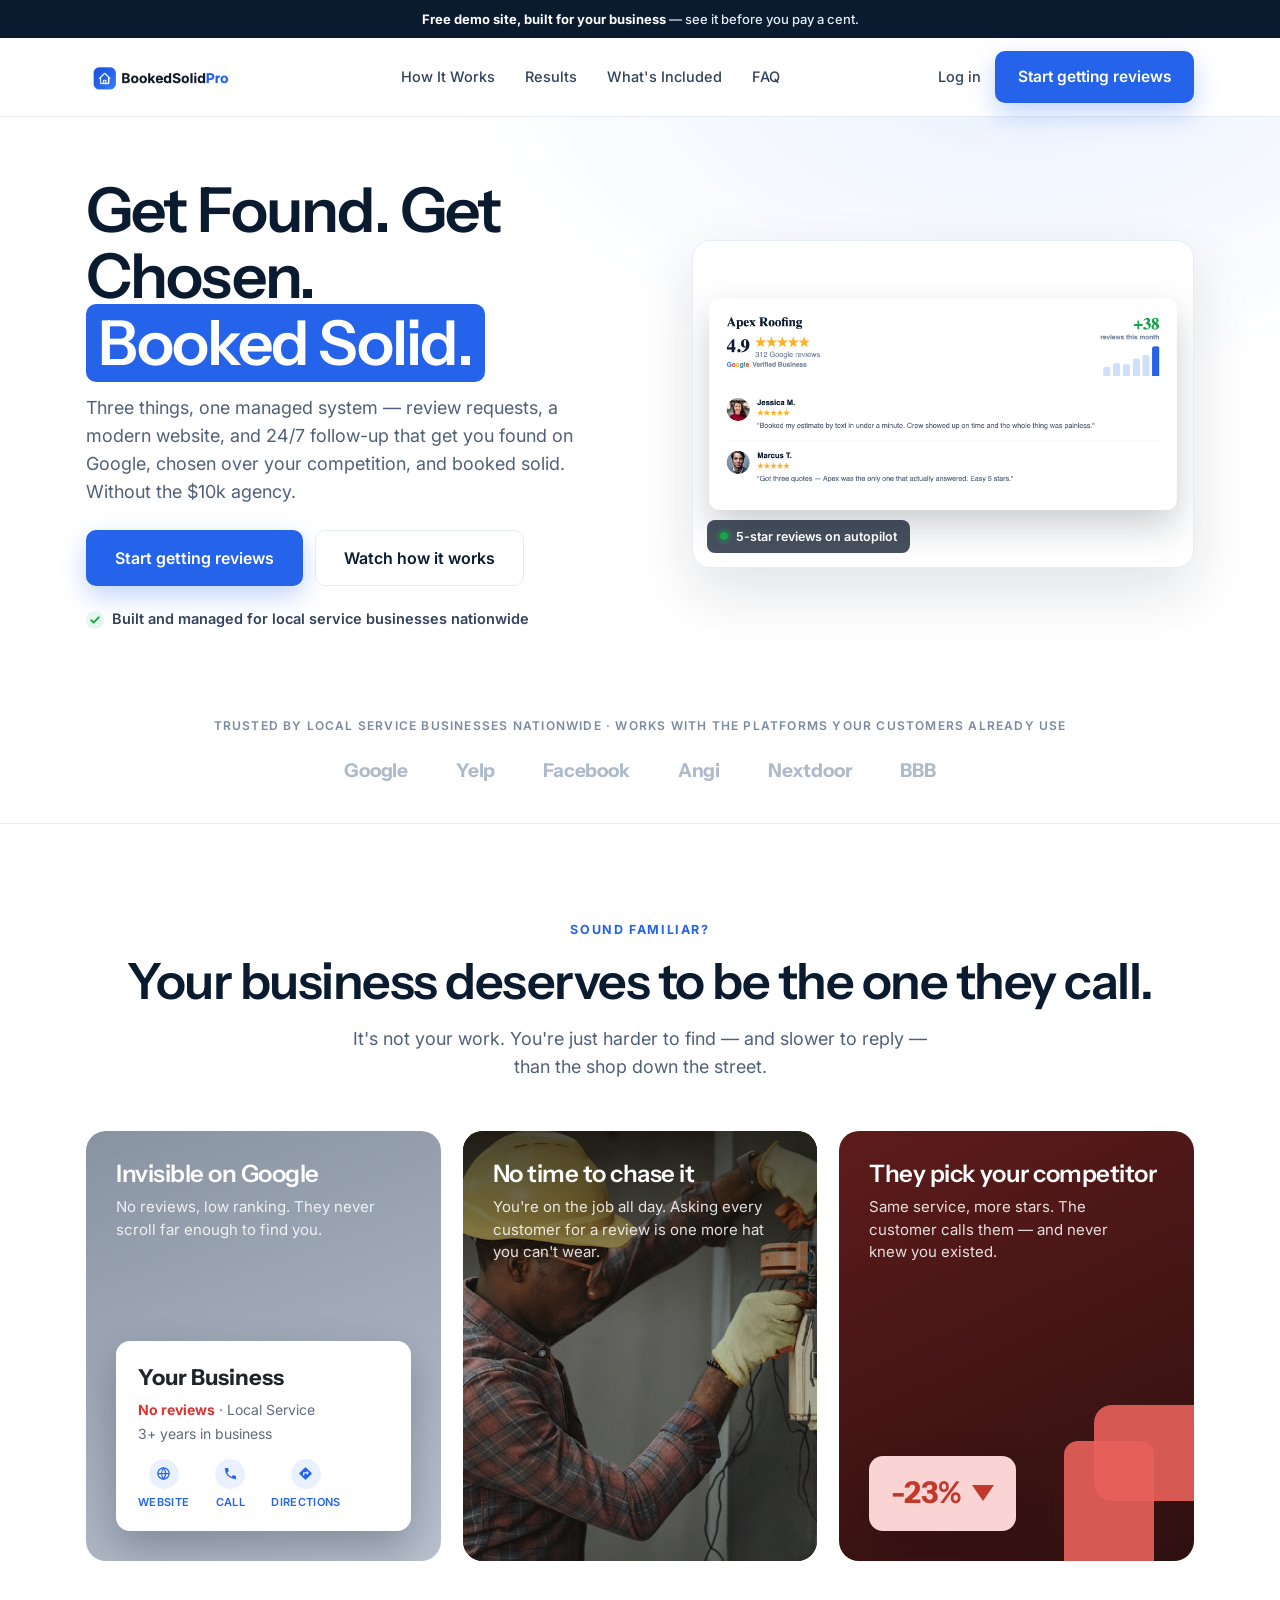
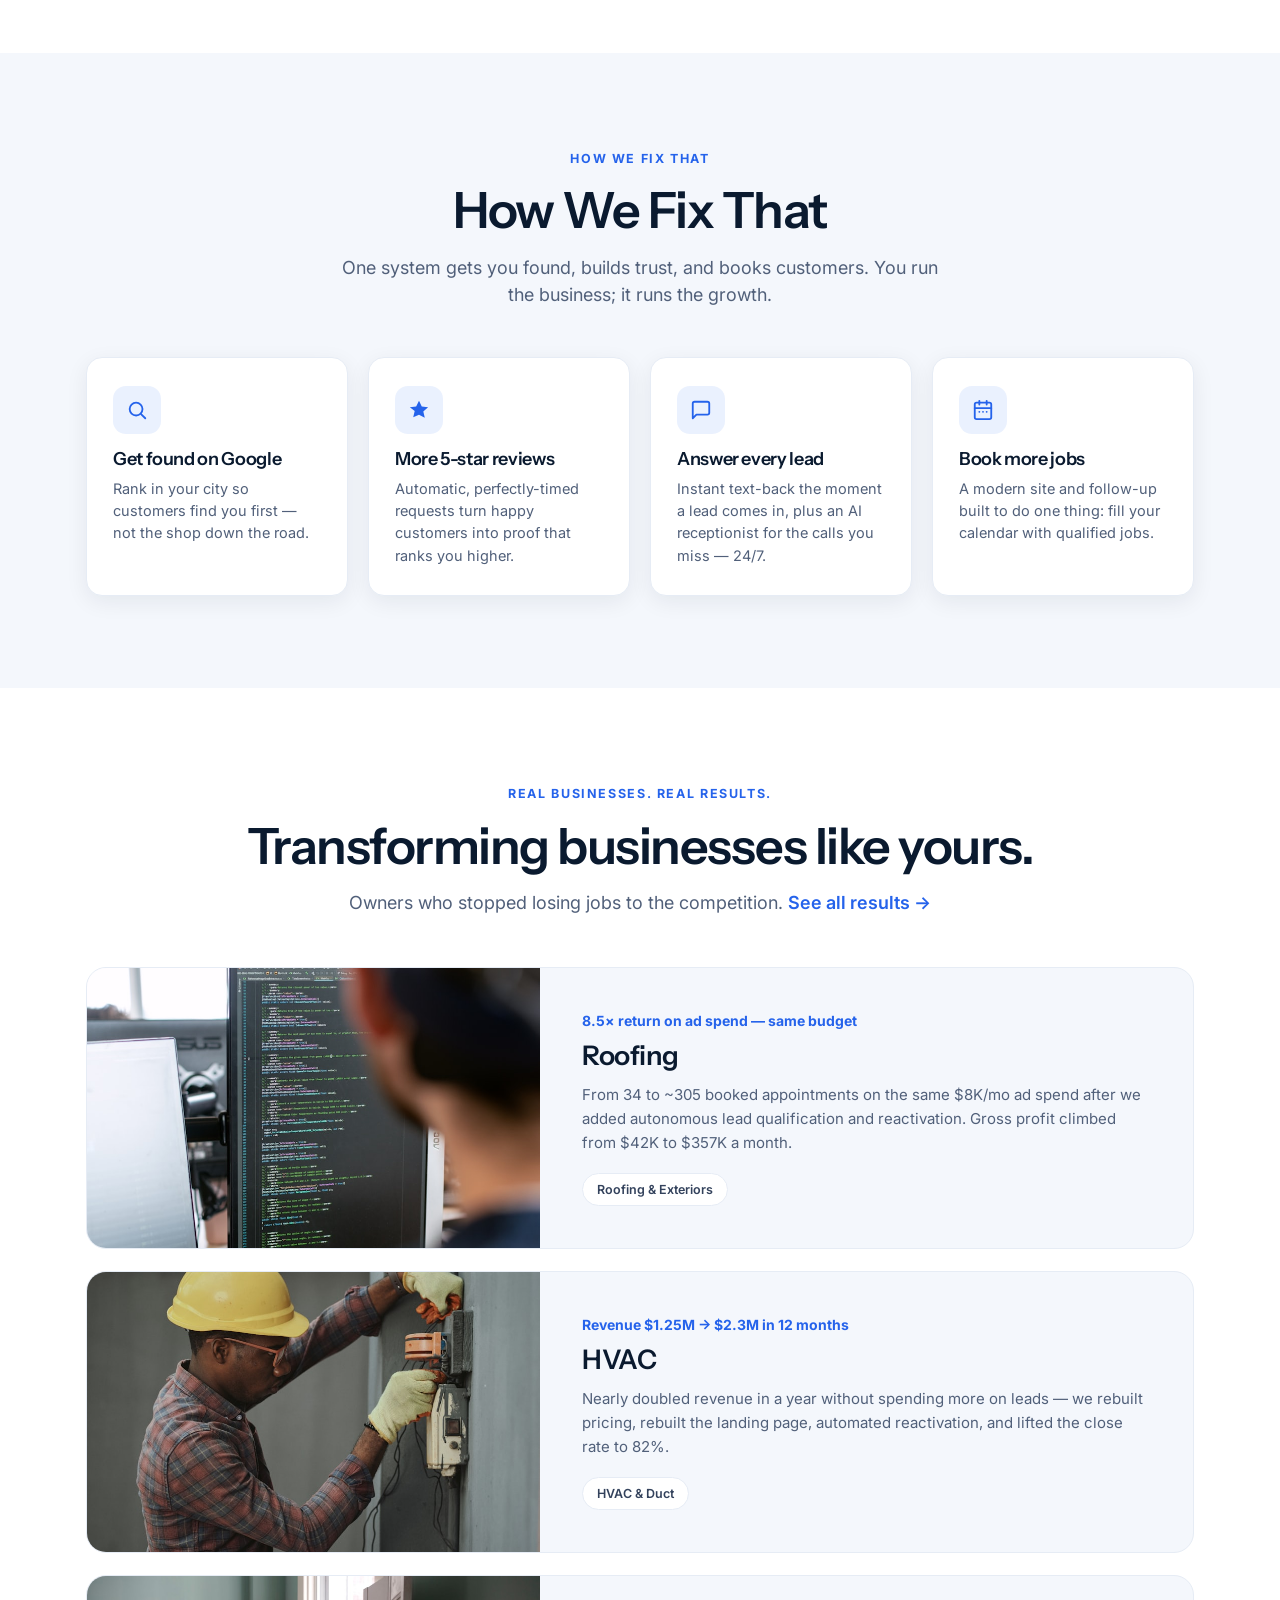
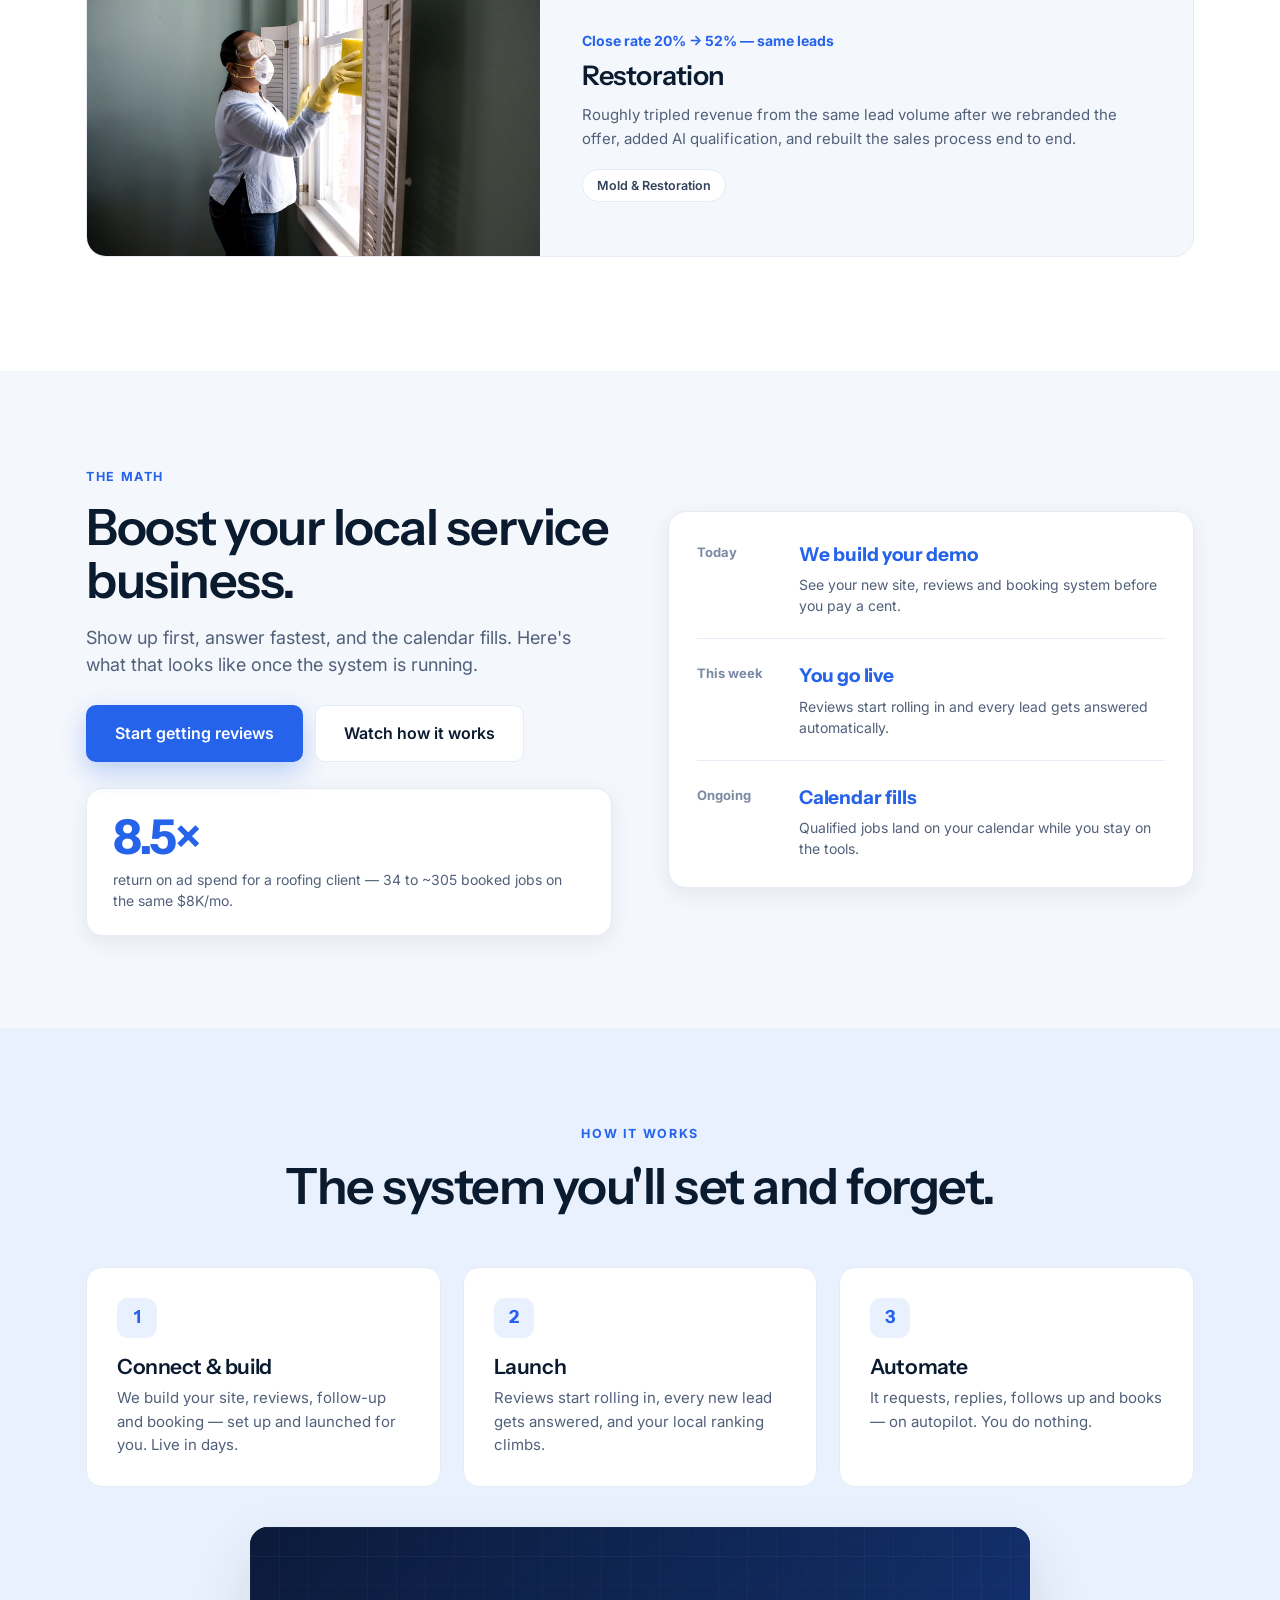
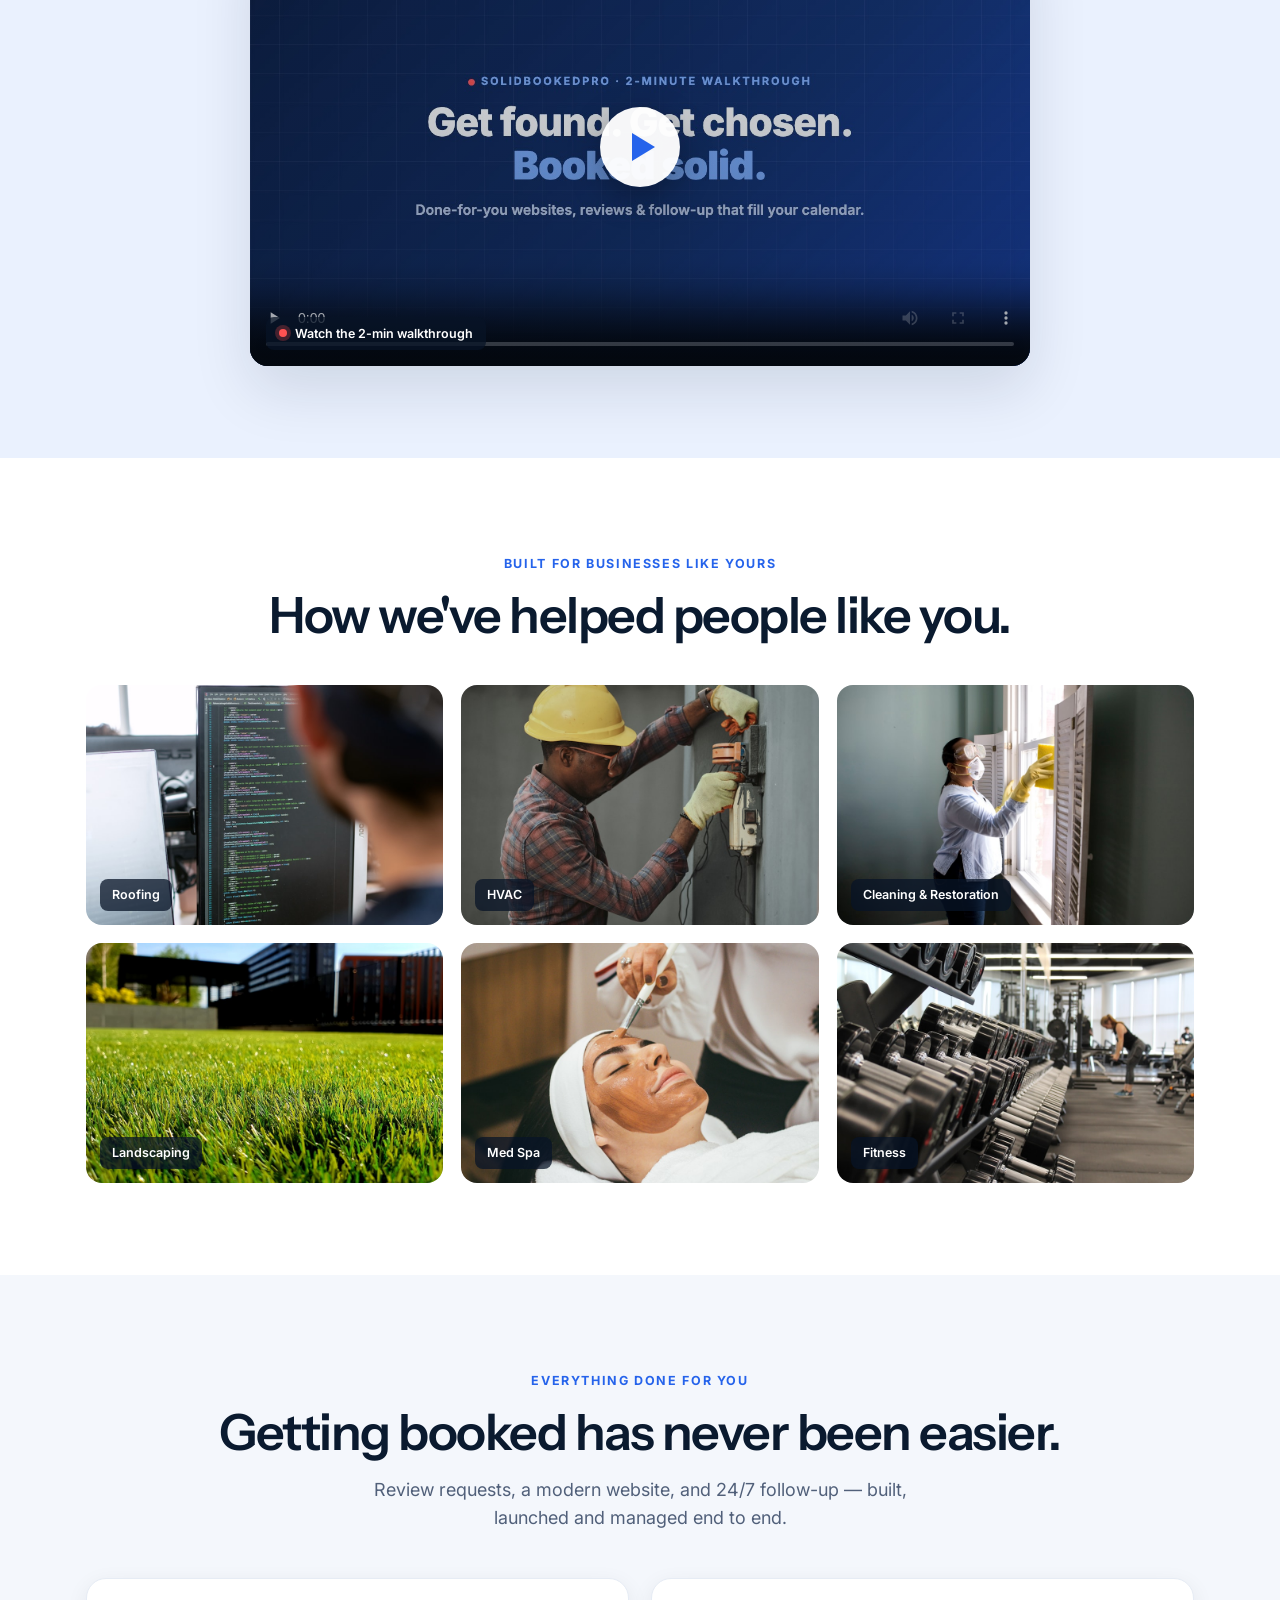
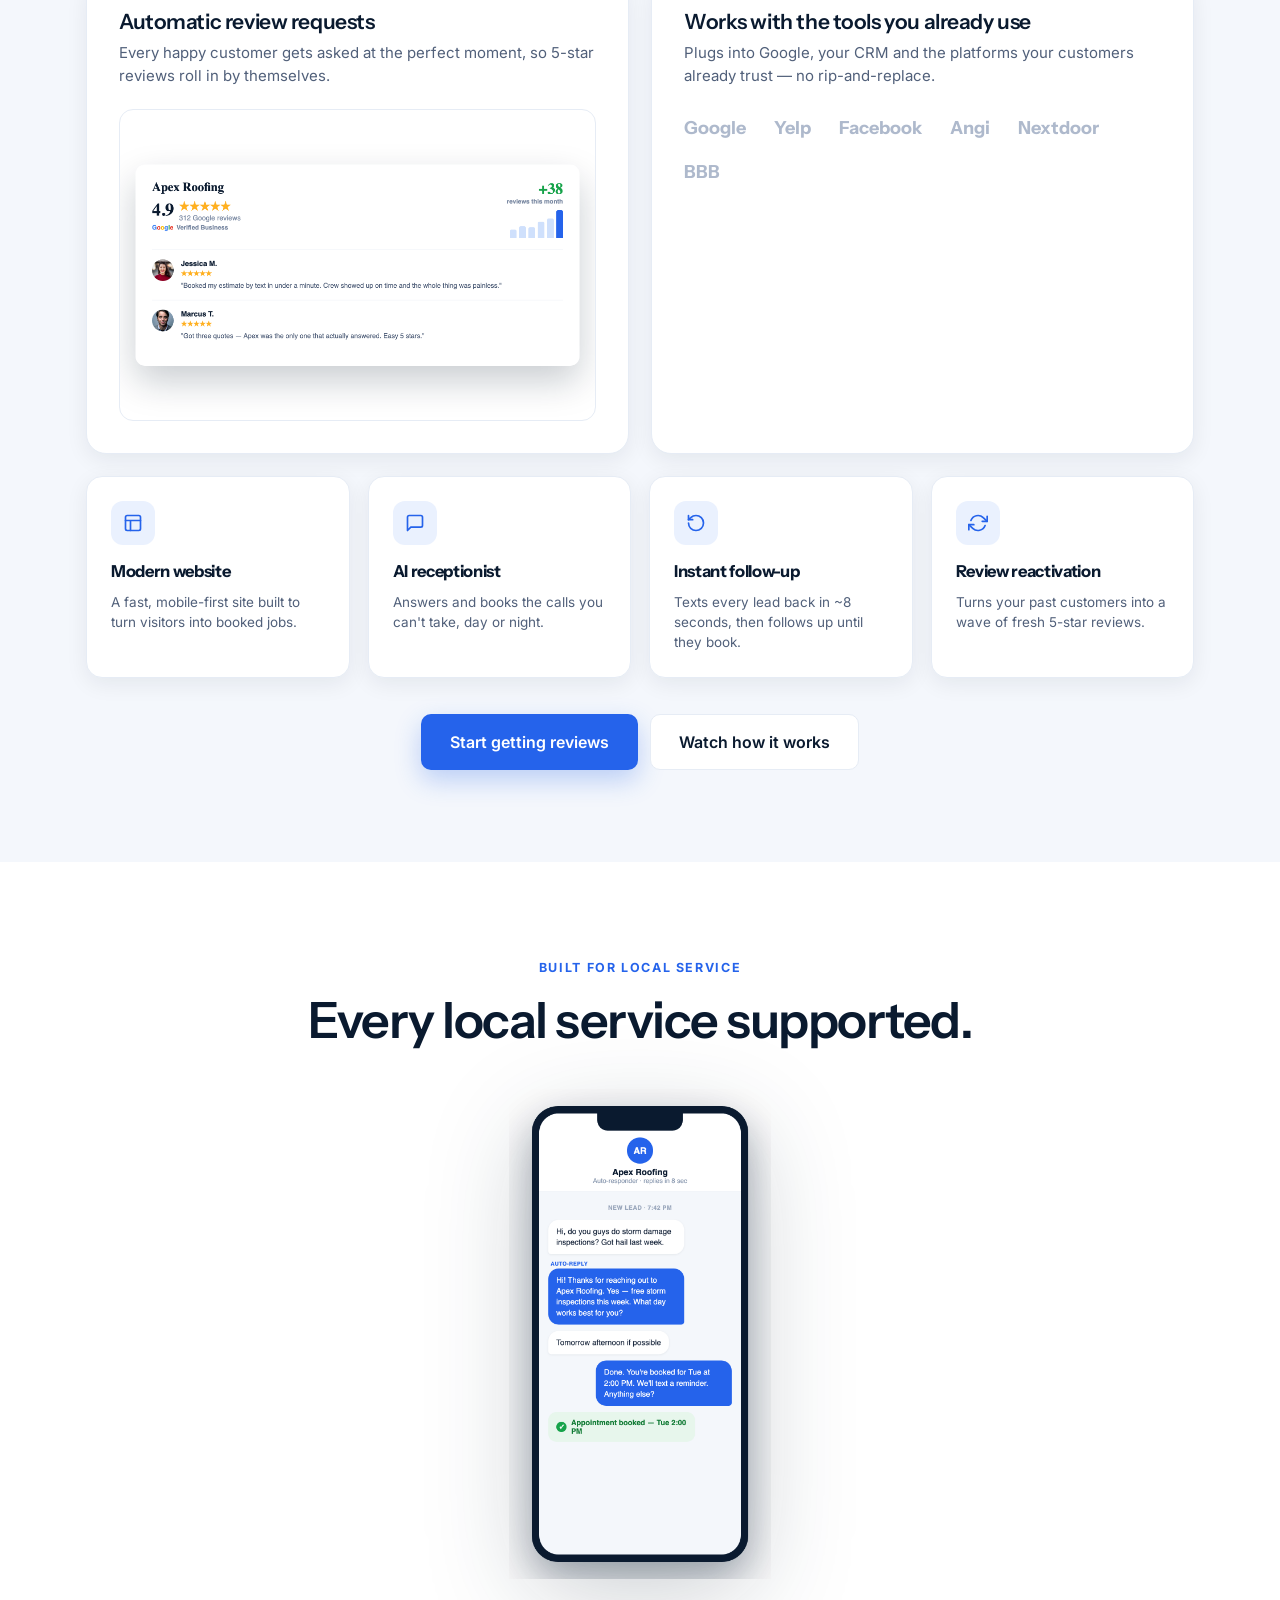
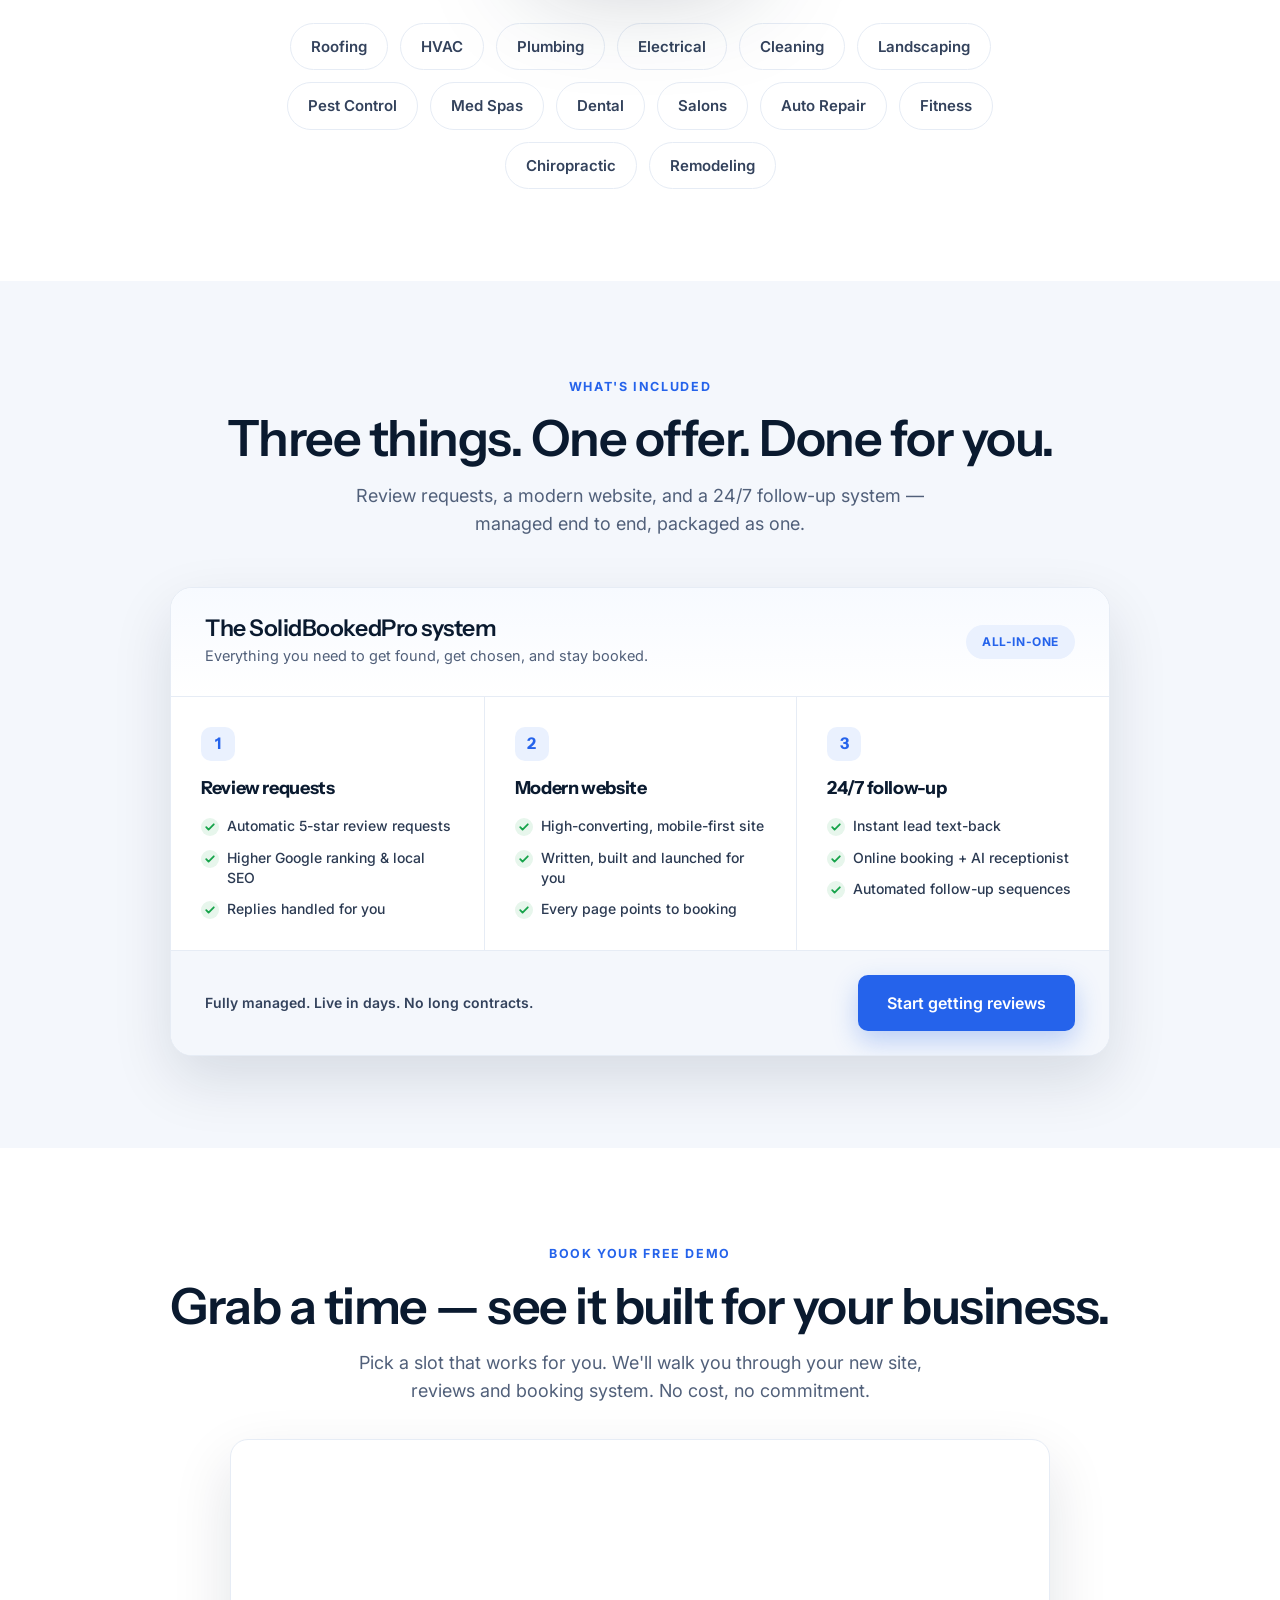
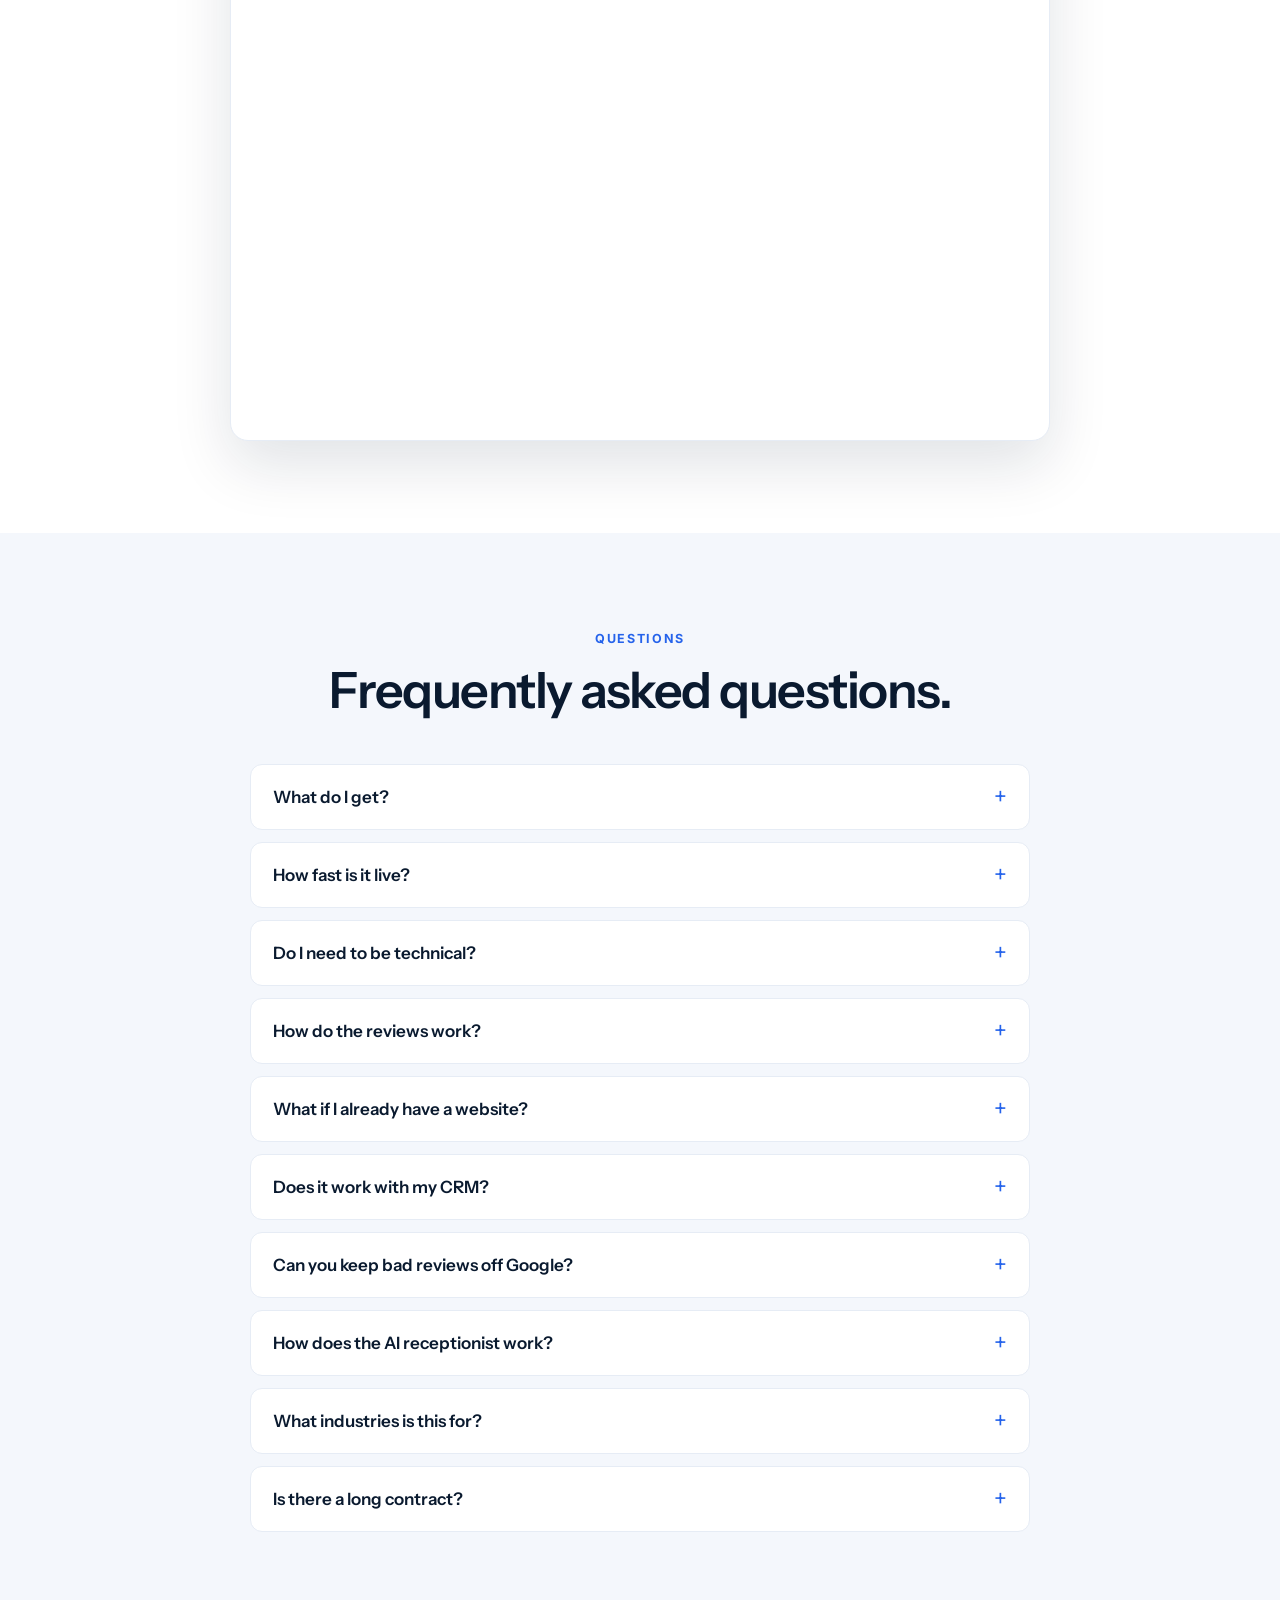
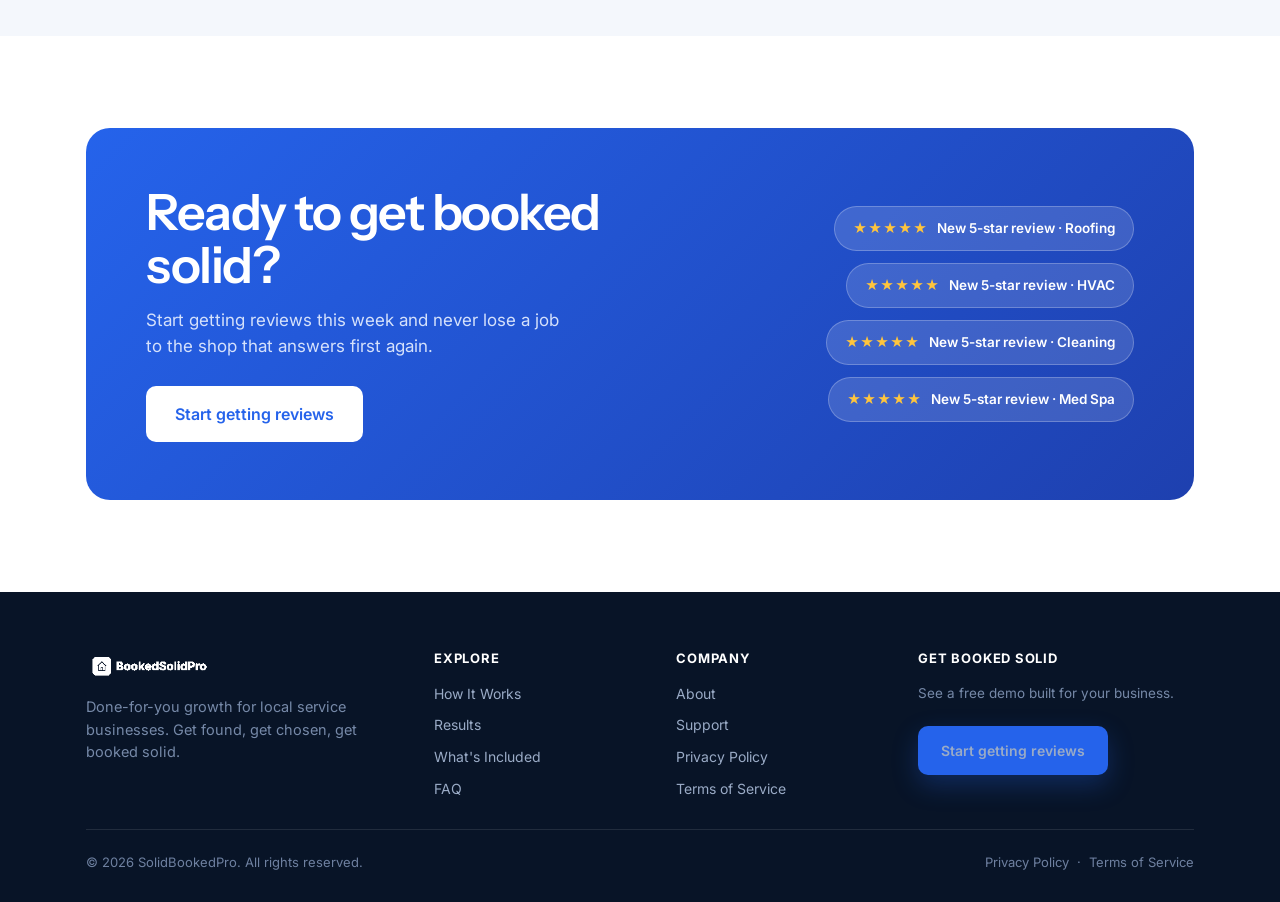
==== commit a9a6c154: "Make homepage a 1:1 layout match of ReviewHarvest (blue brand) Restructured index.html section-for-s" ====
--- a/index.html
+++ b/index.html
@@ -39,38 +39,33 @@
   </div>
 </header>
 
-<!-- HERO -->
-<section class="hero">
-  <div class="wrap">
-    <div class="inner">
-      <span class="eyebrow">Done-for-you growth · Built for local service businesses</span>
-      <h1>Get Found. Get Chosen.<br><span class="hl uline">Booked Solid.</span></h1>
-      <p class="sub">Three things, one managed system — review requests, a modern website, and 24/7 follow-up that get you found on Google, chosen over your competition, and booked solid. Without the $10k agency.</p>
-      <div class="hero-cta">
-        <a class="btn btn-primary btn-lg" href="#book">Start getting reviews</a>
-        <a class="btn btn-ghost btn-lg" href="#fix">Watch how it works</a>
-      </div>
-      <div class="hero-checks">
-        <span><svg class="ic-check" viewBox="0 0 20 20" fill="none"><circle cx="10" cy="10" r="10" fill="#E7F6EC"/><path d="M5.8 10.2l2.6 2.6 5.8-5.8" stroke="#16A34A" stroke-width="2" stroke-linecap="round" stroke-linejoin="round"/></svg> Done for you</span>
-        <span><svg class="ic-check" viewBox="0 0 20 20" fill="none"><circle cx="10" cy="10" r="10" fill="#E7F6EC"/><path d="M5.8 10.2l2.6 2.6 5.8-5.8" stroke="#16A34A" stroke-width="2" stroke-linecap="round" stroke-linejoin="round"/></svg> Live in days</span>
-        <span><svg class="ic-check" viewBox="0 0 20 20" fill="none"><circle cx="10" cy="10" r="10" fill="#E7F6EC"/><path d="M5.8 10.2l2.6 2.6 5.8-5.8" stroke="#16A34A" stroke-width="2" stroke-linecap="round" stroke-linejoin="round"/></svg> No long contracts</span>
-      </div>
-    </div>
-  </div>
-</section>
-
-<!-- RESEARCH BAND -->
-<div class="research">
-  <div class="wrap">
-    <div class="label">Strategy backed by research from</div>
-    <div class="research-row"><span>Harvard</span><span>Bain &amp; Co.</span><span>Google</span><span>Gartner</span></div>
-  </div>
-</div>
-
-<!-- INTEGRATIONS STRIP -->
+<!-- HERO (2-col: text left, media right) -->
+<section class="hero2">
+  <div class="wrap">
+    <div class="hero-grid">
+      <div class="ht">
+        <h1>Get Found. Get Chosen.<br><span class="hl-box">Booked Solid.</span></h1>
+        <p class="sub">Three things, one managed system — review requests, a modern website, and 24/7 follow-up that get you found on Google, chosen over your competition, and booked solid. Without the $10k agency.</p>
+        <div class="hero-cta">
+          <a class="btn btn-primary btn-lg" href="#book">Start getting reviews</a>
+          <a class="btn btn-ghost btn-lg" href="#vsl">Watch how it works</a>
+        </div>
+        <div class="hero-trust"><svg class="ic-check" viewBox="0 0 20 20" fill="none"><circle cx="10" cy="10" r="10" fill="#E7F6EC"/><path d="M5.8 10.2l2.6 2.6 5.8-5.8" stroke="#16A34A" stroke-width="2" stroke-linecap="round" stroke-linejoin="round"/></svg> Built and managed for local service businesses nationwide</div>
+      </div>
+      <div class="hm">
+        <div class="mediaframe">
+          <img src="assets/mock/reviews.png" alt="5-star reviews growing on autopilot">
+          <div class="media-tag"><span class="dot"></span> 5-star reviews on autopilot</div>
+        </div>
+      </div>
+    </div>
+  </div>
+</section>
+
+<!-- TRUST STRIP -->
 <div class="logos">
   <div class="wrap">
-    <div class="label">Works with the platforms your customers already use</div>
+    <div class="label">Trusted by local service businesses nationwide · works with the platforms your customers already use</div>
     <div class="logos-row"><span class="lg">Google</span><span class="lg">Yelp</span><span class="lg">Facebook</span><span class="lg">Angi</span><span class="lg">Nextdoor</span><span class="lg">BBB</span></div>
   </div>
 </div>
@@ -79,7 +74,7 @@
 <section>
   <div class="wrap center">
     <span class="eyebrow">Sound familiar?</span>
-    <h2>Customers are choosing whoever shows up first.</h2>
+    <h2>Your business deserves to be the one they call.</h2>
     <p class="lead">It's not your work. You're just harder to find — and slower to reply — than the shop down the street.</p>
   </div>
   <div class="wrap">
@@ -117,15 +112,112 @@
   </div>
 </section>
 
-<!-- HOW WE FIX THAT (video + 3-part offer) -->
-<section style="background:var(--bg-soft);padding-bottom:70px" id="fix">
+<!-- HOW WE FIX THAT (4 benefit boxes) -->
+<section style="background:var(--bg-soft)" id="fix">
   <div class="wrap center">
     <span class="eyebrow">How we fix that</span>
     <h2>How We Fix That</h2>
     <p class="lead">One system gets you found, builds trust, and books customers. You run the business; it runs the growth.</p>
-  </div>
-
-  <!-- VSL moved here -->
+    <div class="fixgrid">
+      <div class="fixbox">
+        <span class="fi"><svg width="22" height="22" viewBox="0 0 24 24" fill="none" stroke="#2563EB" stroke-width="2" stroke-linecap="round" stroke-linejoin="round"><circle cx="11" cy="11" r="7"/><path d="M21 21l-4.3-4.3"/></svg></span>
+        <h3>Get found on Google</h3>
+        <p>Rank in your city so customers find you first — not the shop down the road.</p>
+      </div>
+      <div class="fixbox">
+        <span class="fi"><svg width="22" height="22" viewBox="0 0 24 24" fill="#2563EB"><path d="M12 2l3 6.3 6.9.6-5.2 4.6 1.6 6.9L12 17.3 5.7 20l1.6-6.9L2 8.9l6.9-.6z"/></svg></span>
+        <h3>More 5-star reviews</h3>
+        <p>Automatic, perfectly-timed requests turn happy customers into proof that ranks you higher.</p>
+      </div>
+      <div class="fixbox">
+        <span class="fi"><svg width="22" height="22" viewBox="0 0 24 24" fill="none" stroke="#2563EB" stroke-width="2" stroke-linecap="round" stroke-linejoin="round"><path d="M21 15a2 2 0 0 1-2 2H7l-4 4V5a2 2 0 0 1 2-2h14a2 2 0 0 1 2 2z"/></svg></span>
+        <h3>Answer every lead</h3>
+        <p>Instant text-back the moment a lead comes in, plus an AI receptionist for the calls you miss — 24/7.</p>
+      </div>
+      <div class="fixbox">
+        <span class="fi"><svg width="22" height="22" viewBox="0 0 24 24" fill="none" stroke="#2563EB" stroke-width="2" stroke-linecap="round" stroke-linejoin="round"><rect x="3" y="4" width="18" height="18" rx="2"/><path d="M16 2v4M8 2v4M3 10h18M8 14h.01M12 14h.01M16 14h.01"/></svg></span>
+        <h3>Book more jobs</h3>
+        <p>A modern site and follow-up built to do one thing: fill your calendar with qualified jobs.</p>
+      </div>
+    </div>
+  </div>
+</section>
+
+<!-- CASE STUDIES (horizontal stacked) -->
+<section id="results">
+  <div class="wrap center">
+    <span class="eyebrow">Real businesses. Real results.</span>
+    <h2>Transforming businesses like yours.</h2>
+    <p class="lead">Owners who stopped losing jobs to the competition. <a href="case-studies.html" class="hl" style="font-weight:600">See all results →</a></p>
+  </div>
+  <div class="wrap">
+    <div class="csrow">
+      <div class="csmedia"><img src="assets/photos/contractor.jpg" alt="Roofing"></div>
+      <div class="csbody">
+        <div class="cseyebrow">8.5× return on ad spend — same budget</div>
+        <h3>Roofing</h3>
+        <p>From 34 to ~305 booked appointments on the same $8K/mo ad spend after we added autonomous lead qualification and reactivation. Gross profit climbed from $42K to $357K a month.</p>
+        <span class="cschip">Roofing &amp; Exteriors</span>
+      </div>
+    </div>
+    <div class="csrow">
+      <div class="csmedia"><img src="assets/photos/hvac.jpg" alt="HVAC"></div>
+      <div class="csbody">
+        <div class="cseyebrow">Revenue $1.25M → $2.3M in 12 months</div>
+        <h3>HVAC</h3>
+        <p>Nearly doubled revenue in a year without spending more on leads — we rebuilt pricing, rebuilt the landing page, automated reactivation, and lifted the close rate to 82%.</p>
+        <span class="cschip">HVAC &amp; Duct</span>
+      </div>
+    </div>
+    <div class="csrow">
+      <div class="csmedia"><img src="assets/photos/cleaning.jpg" alt="Restoration"></div>
+      <div class="csbody">
+        <div class="cseyebrow">Close rate 20% → 52% — same leads</div>
+        <h3>Restoration</h3>
+        <p>Roughly tripled revenue from the same lead volume after we rebranded the offer, added AI qualification, and rebuilt the sales process end to end.</p>
+        <span class="cschip">Mold &amp; Restoration</span>
+      </div>
+    </div>
+  </div>
+</section>
+
+<!-- RESULTS BAND (2-col: stat + timeline) -->
+<section style="background:var(--bg-soft)">
+  <div class="wrap">
+    <div class="resgrid">
+      <div>
+        <span class="eyebrow">The math</span>
+        <h2>Boost your local service business.</h2>
+        <p class="lead" style="margin-left:0">Show up first, answer fastest, and the calendar fills. Here's what that looks like once the system is running.</p>
+        <div class="hero-cta" style="justify-content:flex-start">
+          <a class="btn btn-primary btn-lg" href="#book">Start getting reviews</a>
+          <a class="btn btn-ghost btn-lg" href="#vsl">Watch how it works</a>
+        </div>
+        <div class="statcard">
+          <div class="sb">8.5×</div>
+          <div class="sl">return on ad spend for a roofing client — 34 to ~305 booked jobs on the same $8K/mo.</div>
+        </div>
+      </div>
+      <div class="tlight">
+        <div class="tlrow"><div class="k">Today</div><div><div class="t">We build your demo</div><div class="d">See your new site, reviews and booking system before you pay a cent.</div></div></div>
+        <div class="tlrow"><div class="k">This week</div><div><div class="t">You go live</div><div class="d">Reviews start rolling in and every lead gets answered automatically.</div></div></div>
+        <div class="tlrow"><div class="k">Ongoing</div><div><div class="t">Calendar fills</div><div class="d">Qualified jobs land on your calendar while you stay on the tools.</div></div></div>
+      </div>
+    </div>
+  </div>
+</section>
+
+<!-- SET AND FORGET (steps + video) -->
+<section style="background:var(--bg-blue)">
+  <div class="wrap center">
+    <span class="eyebrow">How it works</span>
+    <h2>The system you'll set and forget.</h2>
+    <div class="steps">
+      <div class="step"><div class="num">1</div><h3>Connect &amp; build</h3><p>We build your site, reviews, follow-up and booking — set up and launched for you. Live in days.</p></div>
+      <div class="step"><div class="num">2</div><h3>Launch</h3><p>Reviews start rolling in, every new lead gets answered, and your local ranking climbs.</p></div>
+      <div class="step"><div class="num">3</div><h3>Automate</h3><p>It requests, replies, follows up and books — on autopilot. You do nothing.</p></div>
+    </div>
+  </div>
   <div class="wrap">
     <div class="videoframe" id="vsl">
       <div class="video-card">
@@ -137,112 +229,79 @@
       </div>
     </div>
   </div>
-
-  <div class="wrap">
-    <!-- 1. Reviews request (lead, ReviewHarvest-style) -->
-    <div class="frow flip">
-      <div class="ftext">
-        <div class="tag">Review requests</div>
-        <h2>5-star reviews that roll in by themselves.</h2>
-        <p>Every happy customer gets asked at the right moment. More recent 5-star reviews mean a higher Google rank — and more people choosing you over the shop down the road.</p>
-        <ul class="flist">
-          <li><svg width="20" height="20" viewBox="0 0 20 20" fill="none"><circle cx="10" cy="10" r="10" fill="#EAF1FE"/><path d="M5.8 10.2l2.6 2.6 5.8-5.8" stroke="#2563EB" stroke-width="2" stroke-linecap="round" stroke-linejoin="round"/></svg> Perfectly-timed review requests, automatic</li>
-          <li><svg width="20" height="20" viewBox="0 0 20 20" fill="none"><circle cx="10" cy="10" r="10" fill="#EAF1FE"/><path d="M5.8 10.2l2.6 2.6 5.8-5.8" stroke="#2563EB" stroke-width="2" stroke-linecap="round" stroke-linejoin="round"/></svg> Higher rating → higher rank → more calls</li>
-          <li><svg width="20" height="20" viewBox="0 0 20 20" fill="none"><circle cx="10" cy="10" r="10" fill="#EAF1FE"/><path d="M5.8 10.2l2.6 2.6 5.8-5.8" stroke="#2563EB" stroke-width="2" stroke-linecap="round" stroke-linejoin="round"/></svg> Replies handled, nothing ignored</li>
-        </ul>
-      </div>
-      <div class="fmedia"><img src="assets/mock/reviews.png" alt="Google reviews growing"></div>
-    </div>
-
-    <!-- 2. Modern website design -->
-    <div class="frow">
-      <div class="ftext">
-        <div class="tag">Modern website design</div>
-        <h2>A site built to book — not just look.</h2>
-        <p>Fast, modern, and made to turn visitors into booked jobs. We write it, build it, and launch it for you.</p>
-        <ul class="flist">
-          <li><svg width="20" height="20" viewBox="0 0 20 20" fill="none"><circle cx="10" cy="10" r="10" fill="#EAF1FE"/><path d="M5.8 10.2l2.6 2.6 5.8-5.8" stroke="#2563EB" stroke-width="2" stroke-linecap="round" stroke-linejoin="round"/></svg> Clear offer, real proof, one obvious next step</li>
-          <li><svg width="20" height="20" viewBox="0 0 20 20" fill="none"><circle cx="10" cy="10" r="10" fill="#EAF1FE"/><path d="M5.8 10.2l2.6 2.6 5.8-5.8" stroke="#2563EB" stroke-width="2" stroke-linecap="round" stroke-linejoin="round"/></svg> Built to rank in your city on Google</li>
-          <li><svg width="20" height="20" viewBox="0 0 20 20" fill="none"><circle cx="10" cy="10" r="10" fill="#EAF1FE"/><path d="M5.8 10.2l2.6 2.6 5.8-5.8" stroke="#2563EB" stroke-width="2" stroke-linecap="round" stroke-linejoin="round"/></svg> Loads fast on the phone, where they find you</li>
-        </ul>
-      </div>
-      <div class="fmedia"><img src="assets/mock/site.png" alt="Example local business website"></div>
-    </div>
-
-    <!-- 3. 24/7 follow-up system -->
-    <div class="frow flip">
-      <div class="ftext">
-        <div class="tag">24/7 follow-up system</div>
-        <h2>Answer first — every single time.</h2>
-        <p>Every lead gets a text back in seconds, then follow-up until they book. On a job? The AI receptionist answers and books for you, day or night.</p>
-        <ul class="flist">
-          <li><svg width="20" height="20" viewBox="0 0 20 20" fill="none"><circle cx="10" cy="10" r="10" fill="#EAF1FE"/><path d="M5.8 10.2l2.6 2.6 5.8-5.8" stroke="#2563EB" stroke-width="2" stroke-linecap="round" stroke-linejoin="round"/></svg> Texts every new lead back in ~8 seconds</li>
-          <li><svg width="20" height="20" viewBox="0 0 20 20" fill="none"><circle cx="10" cy="10" r="10" fill="#EAF1FE"/><path d="M5.8 10.2l2.6 2.6 5.8-5.8" stroke="#2563EB" stroke-width="2" stroke-linecap="round" stroke-linejoin="round"/></svg> Books straight onto your calendar, 24/7</li>
-          <li><svg width="20" height="20" viewBox="0 0 20 20" fill="none"><circle cx="10" cy="10" r="10" fill="#EAF1FE"/><path d="M5.8 10.2l2.6 2.6 5.8-5.8" stroke="#2563EB" stroke-width="2" stroke-linecap="round" stroke-linejoin="round"/></svg> AI receptionist for the calls you miss</li>
-        </ul>
-      </div>
-      <div class="fmedia pad"><img src="assets/mock/phone.png" alt="Instant text-back booking a job"></div>
-    </div>
-  </div>
-</section>
-
-<!-- RESULTS BAND + TIMELINE -->
+</section>
+
+<!-- GALLERY -->
 <section>
-  <div class="wrap">
-    <div class="metricband">
-      <div class="big">8.5×</div>
-      <h2>return on ad spend — same budget.</h2>
-      <p>A roofing client went from 34 to ~305 booked appointments on the same $8K/mo, lifting gross profit from $42K to $357K a month. Show up first, answer fastest, and the calendar fills.</p>
-      <div class="timeline">
-        <div class="tl"><div class="tl-k">Today</div><div class="tl-v">We build your demo</div><p>See your new site and booking system before you pay a cent.</p></div>
-        <div class="tl"><div class="tl-k">This week</div><div class="tl-v">You go live</div><p>Reviews start rolling in and every lead gets answered.</p></div>
-        <div class="tl"><div class="tl-k">Ongoing</div><div class="tl-v">Calendar fills</div><p>Qualified jobs land while you stay on the tools.</p></div>
-      </div>
-    </div>
-  </div>
-</section>
-
-<!-- RESULTS / CASE STUDIES -->
-<section id="results" style="background:var(--bg-soft)">
-  <div class="wrap center">
-    <span class="eyebrow">Real businesses. Real results.</span>
-    <h2>What happens when you show up first.</h2>
-    <p class="lead">Owners who stopped losing jobs to the competition. <a href="case-studies.html" class="hl" style="font-weight:600">See all results →</a></p>
-    <div class="cs-grid">
-      <div class="cs-card">
-        <div class="cs-photo"><img src="assets/photos/contractor.jpg" alt="Roofing"><span class="cs-tag">Roofing</span><span class="cs-badge"><span class="n">8.5×</span><span class="l">return on ad spend</span></span></div>
-        <div class="cs-body"><div class="cs-stars">★★★★★</div><p>From 34 to ~305 booked appointments on the same $8K/mo ad spend — gross profit climbed from $42K to $357K a month.</p><div class="cs-result"><span class="r-from">$42K/mo</span><span class="r-arrow">→</span><span class="r-to">$357K/mo</span><span class="r-lbl">gross profit</span></div></div>
-      </div>
-      <div class="cs-card">
-        <div class="cs-photo"><img src="assets/photos/hvac.jpg" alt="HVAC"><span class="cs-tag">HVAC</span><span class="cs-badge"><span class="n">$1.25M → $2.3M</span><span class="l">revenue in 12 mo</span></span></div>
-        <div class="cs-body"><div class="cs-stars">★★★★★</div><p>Nearly doubled revenue in a year without spending more on leads — rebuilt pricing, automated reactivation, and lifted close rate to 82%.</p><div class="cs-result"><span class="r-from">11% growth</span><span class="r-arrow">→</span><span class="r-to">82% close</span><span class="r-lbl">same leads</span></div></div>
-      </div>
-      <div class="cs-card">
-        <div class="cs-photo"><img src="assets/photos/cleaning.jpg" alt="Restoration"><span class="cs-tag">Restoration</span><span class="cs-badge"><span class="n">20% → 52%</span><span class="l">close rate</span></span></div>
-        <div class="cs-body"><div class="cs-stars">★★★★★</div><p>Roughly tripled revenue from the same lead volume after we rebranded the offer, added AI qualification, and rebuilt the sales process.</p><div class="cs-result"><span class="r-from">20%</span><span class="r-arrow">→</span><span class="r-to">52%</span><span class="r-lbl">close rate</span></div></div>
-      </div>
-    </div>
-  </div>
-</section>
-
-<!-- HOW IT WORKS -->
+  <div class="wrap center">
+    <span class="eyebrow">Built for businesses like yours</span>
+    <h2>How we've helped people like you.</h2>
+    <div class="gallery">
+      <div class="gcardp"><img src="assets/photos/contractor.jpg" alt="Roofing"><span class="cap">Roofing</span></div>
+      <div class="gcardp"><img src="assets/photos/hvac.jpg" alt="HVAC"><span class="cap">HVAC</span></div>
+      <div class="gcardp"><img src="assets/photos/cleaning.jpg" alt="Cleaning"><span class="cap">Cleaning &amp; Restoration</span></div>
+      <div class="gcardp"><img src="assets/photos/landscaping.jpg" alt="Landscaping"><span class="cap">Landscaping</span></div>
+      <div class="gcardp"><img src="assets/photos/medspa.jpg" alt="Med Spa"><span class="cap">Med Spa</span></div>
+      <div class="gcardp"><img src="assets/photos/gym.jpg" alt="Fitness"><span class="cap">Fitness</span></div>
+    </div>
+  </div>
+</section>
+
+<!-- FEATURES (2 big + 4 small) -->
+<section style="background:var(--bg-soft)">
+  <div class="wrap center">
+    <span class="eyebrow">Everything done for you</span>
+    <h2>Getting booked has never been easier.</h2>
+    <p class="lead">Review requests, a modern website, and 24/7 follow-up — built, launched and managed end to end.</p>
+    <div class="featbig-grid">
+      <div class="featbig">
+        <h3>Automatic review requests</h3>
+        <p>Every happy customer gets asked at the perfect moment, so 5-star reviews roll in by themselves.</p>
+        <div class="fb-media"><img src="assets/mock/reviews.png" alt="Reviews growing"></div>
+      </div>
+      <div class="featbig">
+        <h3>Works with the tools you already use</h3>
+        <p>Plugs into Google, your CRM and the platforms your customers already trust — no rip-and-replace.</p>
+        <div class="fb-logos"><span class="lg">Google</span><span class="lg">Yelp</span><span class="lg">Facebook</span><span class="lg">Angi</span><span class="lg">Nextdoor</span><span class="lg">BBB</span></div>
+      </div>
+    </div>
+    <div class="featsmall-grid">
+      <div class="featsmall">
+        <span class="fi"><svg width="20" height="20" viewBox="0 0 24 24" fill="none" stroke="#2563EB" stroke-width="2" stroke-linecap="round" stroke-linejoin="round"><rect x="3" y="3" width="18" height="18" rx="2"/><path d="M3 9h18M9 21V9"/></svg></span>
+        <h4>Modern website</h4>
+        <p>A fast, mobile-first site built to turn visitors into booked jobs.</p>
+      </div>
+      <div class="featsmall">
+        <span class="fi"><svg width="20" height="20" viewBox="0 0 24 24" fill="none" stroke="#2563EB" stroke-width="2" stroke-linecap="round" stroke-linejoin="round"><path d="M21 15a2 2 0 0 1-2 2H7l-4 4V5a2 2 0 0 1 2-2h14a2 2 0 0 1 2 2z"/></svg></span>
+        <h4>AI receptionist</h4>
+        <p>Answers and books the calls you can't take, day or night.</p>
+      </div>
+      <div class="featsmall">
+        <span class="fi"><svg width="20" height="20" viewBox="0 0 24 24" fill="none" stroke="#2563EB" stroke-width="2" stroke-linecap="round" stroke-linejoin="round"><path d="M3 12a9 9 0 1 0 9-9 9 9 0 0 0-6.3 2.6L3 8"/><path d="M3 3v5h5"/></svg></span>
+        <h4>Instant follow-up</h4>
+        <p>Texts every lead back in ~8 seconds, then follows up until they book.</p>
+      </div>
+      <div class="featsmall">
+        <span class="fi"><svg width="20" height="20" viewBox="0 0 24 24" fill="none" stroke="#2563EB" stroke-width="2" stroke-linecap="round" stroke-linejoin="round"><path d="M23 4v6h-6M1 20v-6h6"/><path d="M3.5 9a9 9 0 0 1 14.8-3.4L23 10M1 14l4.7 4.4A9 9 0 0 0 20.5 15"/></svg></span>
+        <h4>Review reactivation</h4>
+        <p>Turns your past customers into a wave of fresh 5-star reviews.</p>
+      </div>
+    </div>
+    <div class="hero-cta" style="margin-top:36px">
+      <a class="btn btn-primary btn-lg" href="#book">Start getting reviews</a>
+      <a class="btn btn-ghost btn-lg" href="#vsl">Watch how it works</a>
+    </div>
+  </div>
+</section>
+
+<!-- INDUSTRIES (phone + pills) -->
 <section>
   <div class="wrap center">
-    <span class="eyebrow">How it works</span>
-    <h2>Three steps to a calendar that stays full.</h2>
-    <div class="steps">
-      <div class="step"><div class="num">1</div><h3>We build it for you</h3><p>Reviews, website and follow-up — built and launched for you. Live in days.</p></div>
-      <div class="step"><div class="num">2</div><h3>It runs on autopilot</h3><p>Reviews come in, every lead gets answered, your ranking climbs. You do nothing.</p></div>
-      <div class="step"><div class="num">3</div><h3>Your calendar fills</h3><p>Qualified jobs land on your calendar while you focus on the work.</p></div>
-    </div>
-  </div>
-</section>
-
-<!-- INDUSTRIES -->
-<section style="background:var(--bg-soft)">
-  <div class="wrap center">
     <span class="eyebrow">Built for local service</span>
-    <h2>If you run on appointments, you run on this.</h2>
+    <h2>Every local service supported.</h2>
+    <div class="indwrap">
+      <img class="indphone" src="assets/mock/phone.png" alt="Booking on your phone">
+    </div>
     <div class="pills">
       <span class="pill">Roofing</span><span class="pill">HVAC</span><span class="pill">Plumbing</span><span class="pill">Electrical</span><span class="pill">Cleaning</span><span class="pill">Landscaping</span><span class="pill">Pest Control</span><span class="pill">Med Spas</span><span class="pill">Dental</span><span class="pill">Salons</span><span class="pill">Auto Repair</span><span class="pill">Fitness</span><span class="pill">Chiropractic</span><span class="pill">Remodeling</span>
     </div>
@@ -250,7 +309,7 @@
 </section>
 
 <!-- WHAT'S INCLUDED — one offer, three parts -->
-<section id="pricing">
+<section style="background:var(--bg-soft)" id="pricing">
   <div class="wrap center">
     <span class="eyebrow">What's included</span>
     <h2>Three things. One offer. Done for you.</h2>
@@ -316,26 +375,37 @@
 <section style="background:var(--bg-soft)" id="faq">
   <div class="wrap center">
     <span class="eyebrow">Questions</span>
-    <h2>Everything you want to know.</h2>
+    <h2>Frequently asked questions.</h2>
     <div class="faq">
       <div class="faq-item"><button class="faq-q">What do I get?<span class="pm">+</span></button><div class="faq-a"><p>Three things in one managed system: automatic review requests, a modern website, and a 24/7 follow-up system with online booking and an AI receptionist — set up and run for you.</p></div></div>
       <div class="faq-item"><button class="faq-q">How fast is it live?<span class="pm">+</span></button><div class="faq-a"><p>Days, not months. We build it; you approve it.</p></div></div>
       <div class="faq-item"><button class="faq-q">Do I need to be technical?<span class="pm">+</span></button><div class="faq-a"><p>No. It's 100% done for you. You never touch code or settings — you just get the booked jobs.</p></div></div>
       <div class="faq-item"><button class="faq-q">How do the reviews work?<span class="pm">+</span></button><div class="faq-a"><p>After each job, your customer gets a perfectly-timed request to review you. More 5-star reviews lift your Google rank, so more people find you.</p></div></div>
       <div class="faq-item"><button class="faq-q">What if I already have a website?<span class="pm">+</span></button><div class="faq-a"><p>We'll upgrade it or build a better one, then plug reviews, follow-up and booking on top.</p></div></div>
+      <div class="faq-item"><button class="faq-q">Does it work with my CRM?<span class="pm">+</span></button><div class="faq-a"><p>Yes. It connects to the tools you already use, including Google and most popular CRMs — no rip-and-replace.</p></div></div>
+      <div class="faq-item"><button class="faq-q">Can you keep bad reviews off Google?<span class="pm">+</span></button><div class="faq-a"><p>We route unhappy customers to you privately first, so issues get resolved before they ever land as a public 1-star.</p></div></div>
+      <div class="faq-item"><button class="faq-q">How does the AI receptionist work?<span class="pm">+</span></button><div class="faq-a"><p>When you can't pick up, it answers, qualifies, and books the appointment straight onto your calendar — 24/7.</p></div></div>
+      <div class="faq-item"><button class="faq-q">What industries is this for?<span class="pm">+</span></button><div class="faq-a"><p>Any local service business that runs on appointments — roofing, HVAC, plumbing, cleaning, med spas, dental, salons and more.</p></div></div>
       <div class="faq-item"><button class="faq-q">Is there a long contract?<span class="pm">+</span></button><div class="faq-a"><p>No lock-ins. It pays for itself with your first booked job, so we earn your business every month.</p></div></div>
     </div>
   </div>
 </section>
 
-<!-- CTA BAND -->
-<section class="ctaband">
-  <div class="wrap">
-    <h2>Stop losing jobs to the shop that answers first.</h2>
-    <p>Get found, get chosen, and keep your calendar booked solid.</p>
-    <div class="hero-cta">
-      <a class="btn btn-white btn-lg" href="#book">Start getting reviews</a>
-      <a class="btn btn-lg" style="background:rgba(255,255,255,.12);color:#fff;border-color:rgba(255,255,255,.3)" href="#fix">Watch how it works</a>
+<!-- FINAL CTA (card + floating review chips) -->
+<section>
+  <div class="wrap">
+    <div class="finalcta">
+      <div class="fc-text">
+        <h2>Ready to get booked solid?</h2>
+        <p>Start getting reviews this week and never lose a job to the shop that answers first again.</p>
+        <a class="btn btn-white btn-lg" href="#book">Start getting reviews</a>
+      </div>
+      <div class="fc-chips">
+        <span class="chip"><span class="cstars">★★★★★</span> New 5-star review · Roofing</span>
+        <span class="chip"><span class="cstars">★★★★★</span> New 5-star review · HVAC</span>
+        <span class="chip"><span class="cstars">★★★★★</span> New 5-star review · Cleaning</span>
+        <span class="chip"><span class="cstars">★★★★★</span> New 5-star review · Med Spa</span>
+      </div>
     </div>
   </div>
 </section>
@@ -343,17 +413,29 @@
 <!-- FOOTER -->
 <footer class="footer">
   <div class="wrap">
-    <div class="foot-top">
-      <div>
+    <div class="foot-top foot-grid">
+      <div class="foot-brand">
         <div class="brand-f"><img src="assets/logo.png" alt="SolidBookedPro"></div>
-        <p style="margin-top:14px;max-width:340px;color:#7689A8">Done-for-you growth for local service businesses. Get found, get chosen, get booked solid.</p>
-      </div>
-      <div class="foot-links">
+        <p style="margin-top:14px;max-width:300px;color:#7689A8">Done-for-you growth for local service businesses. Get found, get chosen, get booked solid.</p>
+      </div>
+      <div class="foot-col">
+        <div class="foot-h">Explore</div>
         <a href="product.html">How It Works</a>
         <a href="case-studies.html">Results</a>
         <a href="index.html#pricing">What's Included</a>
         <a href="index.html#faq">FAQ</a>
+      </div>
+      <div class="foot-col">
+        <div class="foot-h">Company</div>
+        <a href="#">About</a>
         <a href="mailto:support@solidbookedpro.com">Support</a>
+        <a href="#">Privacy Policy</a>
+        <a href="#">Terms of Service</a>
+      </div>
+      <div class="foot-col foot-cta">
+        <div class="foot-h">Get booked solid</div>
+        <p style="color:#7689A8;font-size:13.5px;margin-bottom:12px">See a free demo built for your business.</p>
+        <a class="btn btn-primary" href="#book">Start getting reviews</a>
       </div>
     </div>
     <div class="foot-bottom">
--- a/assets/styles.css
+++ b/assets/styles.css
@@ -266,6 +266,94 @@
 .offerone .of-note{font-size:14px;font-weight:600;color:#33425C}
 .offerone .of .btn{margin:0}
 
+/* ===== ReviewHarvest-matched components ===== */
+/* 2-col hero */
+.hero2{padding:60px 0 48px;background:radial-gradient(820px 460px at 80% -10%,var(--bg-blue),transparent 70%)}
+.hero-grid{display:grid;grid-template-columns:1.05fr .95fr;gap:52px;align-items:center}
+.ht{text-align:left}
+.ht h1{margin-bottom:18px}
+.ht .sub{font-size:18px;color:var(--muted);max-width:520px}
+.ht .hero-cta{justify-content:flex-start;margin-top:24px}
+.hl-box{background:var(--blue);color:#fff;border-radius:10px;padding:.02em .2em;-webkit-box-decoration-break:clone;box-decoration-break:clone}
+.hero-trust{display:flex;align-items:center;gap:8px;font-size:14.5px;font-weight:600;color:#33425C;margin-top:22px}
+.hero-trust .ic-check{width:18px;height:18px;flex-shrink:0}
+.mediaframe{position:relative;border-radius:18px;overflow:hidden;box-shadow:var(--shadow);border:1px solid var(--line);background:#fff}
+.mediaframe img{width:100%;height:auto;display:block}
+.media-tag{position:absolute;left:14px;bottom:14px;background:rgba(8,20,39,.74);color:#fff;font-size:12.5px;font-weight:600;padding:7px 13px;border-radius:8px;display:flex;gap:8px;align-items:center}
+.media-tag .dot{width:8px;height:8px;border-radius:50%;background:#16A34A;box-shadow:0 0 0 4px rgba(22,163,74,.25)}
+
+/* 4 benefit boxes */
+.fixgrid{display:grid;grid-template-columns:repeat(4,1fr);gap:20px;margin-top:48px;text-align:left}
+.fixbox{background:#fff;border:1px solid var(--line);border-radius:16px;padding:28px 26px;box-shadow:var(--shadow-sm)}
+.fixbox .fi{width:48px;height:48px;border-radius:13px;background:var(--bg-blue);display:flex;align-items:center;justify-content:center;margin-bottom:16px}
+.fixbox h3{font-size:18px;margin-bottom:8px}
+.fixbox p{font-size:14.5px;line-height:1.55}
+
+/* horizontal case studies */
+.csrow{display:grid;grid-template-columns:.82fr 1.18fr;background:var(--bg-soft);border:1px solid var(--line);border-radius:20px;overflow:hidden;margin-bottom:22px;align-items:stretch}
+.csrow:first-of-type{margin-top:50px}
+.csmedia{position:relative;min-height:280px}
+.csmedia img{position:absolute;inset:0;width:100%;height:100%;object-fit:cover}
+.csbody{padding:38px 42px;text-align:left;display:flex;flex-direction:column;justify-content:center}
+.cseyebrow{color:var(--blue);font-weight:700;font-size:14px;margin-bottom:10px}
+.csbody h3{font-size:27px;margin-bottom:12px}
+.csbody p{font-size:15px;line-height:1.6;margin-bottom:18px}
+.cschip{align-self:flex-start;border:1px solid var(--line);background:#fff;border-radius:20px;padding:6px 14px;font-size:12.5px;font-weight:600;color:#33425C}
+
+/* results 2-col: stat + light timeline */
+.resgrid{display:grid;grid-template-columns:1fr 1fr;gap:56px;align-items:center}
+.resgrid .eyebrow{margin-bottom:14px}
+.statcard{background:#fff;border:1px solid var(--line);border-radius:16px;padding:24px 26px;box-shadow:var(--shadow-sm);margin-top:26px;text-align:left}
+.statcard .sb{font-family:var(--disp);font-weight:700;font-size:48px;color:var(--blue);line-height:1;letter-spacing:-.03em}
+.statcard .sl{font-size:14px;color:var(--muted);margin-top:8px;line-height:1.5}
+.tlight{display:flex;flex-direction:column;background:#fff;border:1px solid var(--line);border-radius:18px;padding:6px 28px;box-shadow:var(--shadow-sm)}
+.tlrow{display:grid;grid-template-columns:84px 1fr;gap:18px;padding:22px 0;border-bottom:1px solid var(--line);text-align:left}
+.tlrow:last-child{border-bottom:0}
+.tlrow .k{font-size:13px;font-weight:700;color:var(--soft);padding-top:2px}
+.tlrow .t{font-family:var(--disp);font-weight:700;font-size:19px;color:var(--blue);margin-bottom:5px;letter-spacing:-.01em}
+.tlrow .d{font-size:14px;color:var(--muted);line-height:1.5}
+
+/* gallery */
+.gallery{display:grid;grid-template-columns:repeat(3,1fr);gap:18px;margin-top:42px}
+.gcardp{position:relative;border-radius:16px;overflow:hidden;height:240px}
+.gcardp img{width:100%;height:100%;object-fit:cover}
+.gcardp .cap{position:absolute;left:14px;bottom:14px;background:rgba(8,20,39,.74);color:#fff;font-size:12.5px;font-weight:600;padding:6px 12px;border-radius:8px}
+
+/* features 2 big + 4 small */
+.featbig-grid{display:grid;grid-template-columns:1fr 1fr;gap:22px;margin-top:46px;text-align:left}
+.featbig{background:#fff;border:1px solid var(--line);border-radius:20px;padding:32px;box-shadow:var(--shadow-sm)}
+.featbig h3{font-size:21px;margin-bottom:8px}
+.featbig p{font-size:15px;line-height:1.55}
+.fb-media{margin-top:22px;border-radius:14px;overflow:hidden;border:1px solid var(--line)}
+.fb-media img{width:100%;display:block}
+.fb-logos{margin-top:28px;display:flex;flex-wrap:wrap;gap:16px 28px;align-items:center}
+.fb-logos .lg{font-family:var(--disp);font-size:18px;font-weight:700;color:#AEB9CC}
+.featsmall-grid{display:grid;grid-template-columns:repeat(4,1fr);gap:18px;margin-top:22px;text-align:left}
+.featsmall{background:#fff;border:1px solid var(--line);border-radius:16px;padding:24px;box-shadow:var(--shadow-sm)}
+.featsmall .fi{width:44px;height:44px;border-radius:12px;background:var(--bg-blue);display:flex;align-items:center;justify-content:center;margin-bottom:14px}
+.featsmall h4{font-family:var(--disp);font-size:16.5px;font-weight:700;letter-spacing:-.02em;margin-bottom:7px;color:var(--ink)}
+.featsmall p{font-size:13.5px;line-height:1.5}
+
+/* industries phone */
+.indwrap{display:flex;justify-content:center;margin-top:42px}
+.indphone{max-width:262px;width:100%;filter:drop-shadow(0 24px 50px rgba(10,26,47,.22))}
+
+/* final CTA card + chips */
+.finalcta{background:linear-gradient(135deg,var(--blue),#1E40AF);border-radius:24px;padding:58px 60px;color:#fff;display:grid;grid-template-columns:1.1fr .9fr;gap:30px;align-items:center;overflow:hidden}
+.finalcta h2{color:#fff}
+.fc-text p{color:#D5E1FB;font-size:17px;margin:14px 0 26px;max-width:420px}
+.fc-chips{display:flex;flex-direction:column;gap:12px;align-items:flex-end}
+.chip{background:rgba(255,255,255,.14);border:1px solid rgba(255,255,255,.24);border-radius:30px;padding:11px 18px;color:#fff;font-size:13.5px;font-weight:600;display:inline-flex;gap:9px;align-items:center}
+.chip .cstars{color:#FFC53D;letter-spacing:1px}
+
+/* footer columns */
+.foot-grid{display:grid;grid-template-columns:1.5fr 1fr 1fr 1.3fr;gap:30px;align-items:start}
+.foot-col{display:flex;flex-direction:column;gap:10px}
+.foot-h{font-size:13px;font-weight:700;letter-spacing:.06em;text-transform:uppercase;color:#fff;margin-bottom:4px}
+.foot-col a{color:#9AABC6;font-size:14px}
+.foot-col a:hover{color:#fff}
+.foot-cta .btn{align-self:flex-start}
+
 /* responsive */
 @media(max-width:900px){
   section{padding:62px 0}
@@ -276,6 +364,22 @@
   .osection + .osection{border-left:0;border-top:1px solid var(--line)}
   .offerone .oh,.offerone .of{flex-direction:column;align-items:flex-start}
   .offerone .of .btn{width:100%;justify-content:center}
+  .hero-grid{grid-template-columns:1fr;gap:34px}
+  .ht{text-align:center}
+  .ht .sub{max-width:none;margin-left:auto;margin-right:auto}
+  .ht .hero-cta{justify-content:center}
+  .hero-trust{justify-content:center}
+  .fixgrid{grid-template-columns:1fr 1fr}
+  .csrow{grid-template-columns:1fr}
+  .csmedia{min-height:220px}
+  .resgrid{grid-template-columns:1fr;gap:34px}
+  .resgrid .hero-cta{justify-content:flex-start}
+  .gallery{grid-template-columns:1fr 1fr}
+  .featbig-grid{grid-template-columns:1fr}
+  .featsmall-grid{grid-template-columns:1fr 1fr}
+  .finalcta{grid-template-columns:1fr;padding:40px 30px}
+  .fc-chips{align-items:flex-start}
+  .foot-grid{grid-template-columns:1fr 1fr}
   .nav-links,.nav-cta .login{display:none}
   .burger{display:flex}
   .frow{grid-template-columns:1fr;gap:30px;margin-top:44px}
@@ -294,4 +398,5 @@
   .metricstrip{gap:30px}
   .formwrap,.fmedia.pad{padding:22px}
   .video-tag{font-size:11px}
+  .fixgrid,.featsmall-grid,.gallery,.foot-grid{grid-template-columns:1fr}
 }
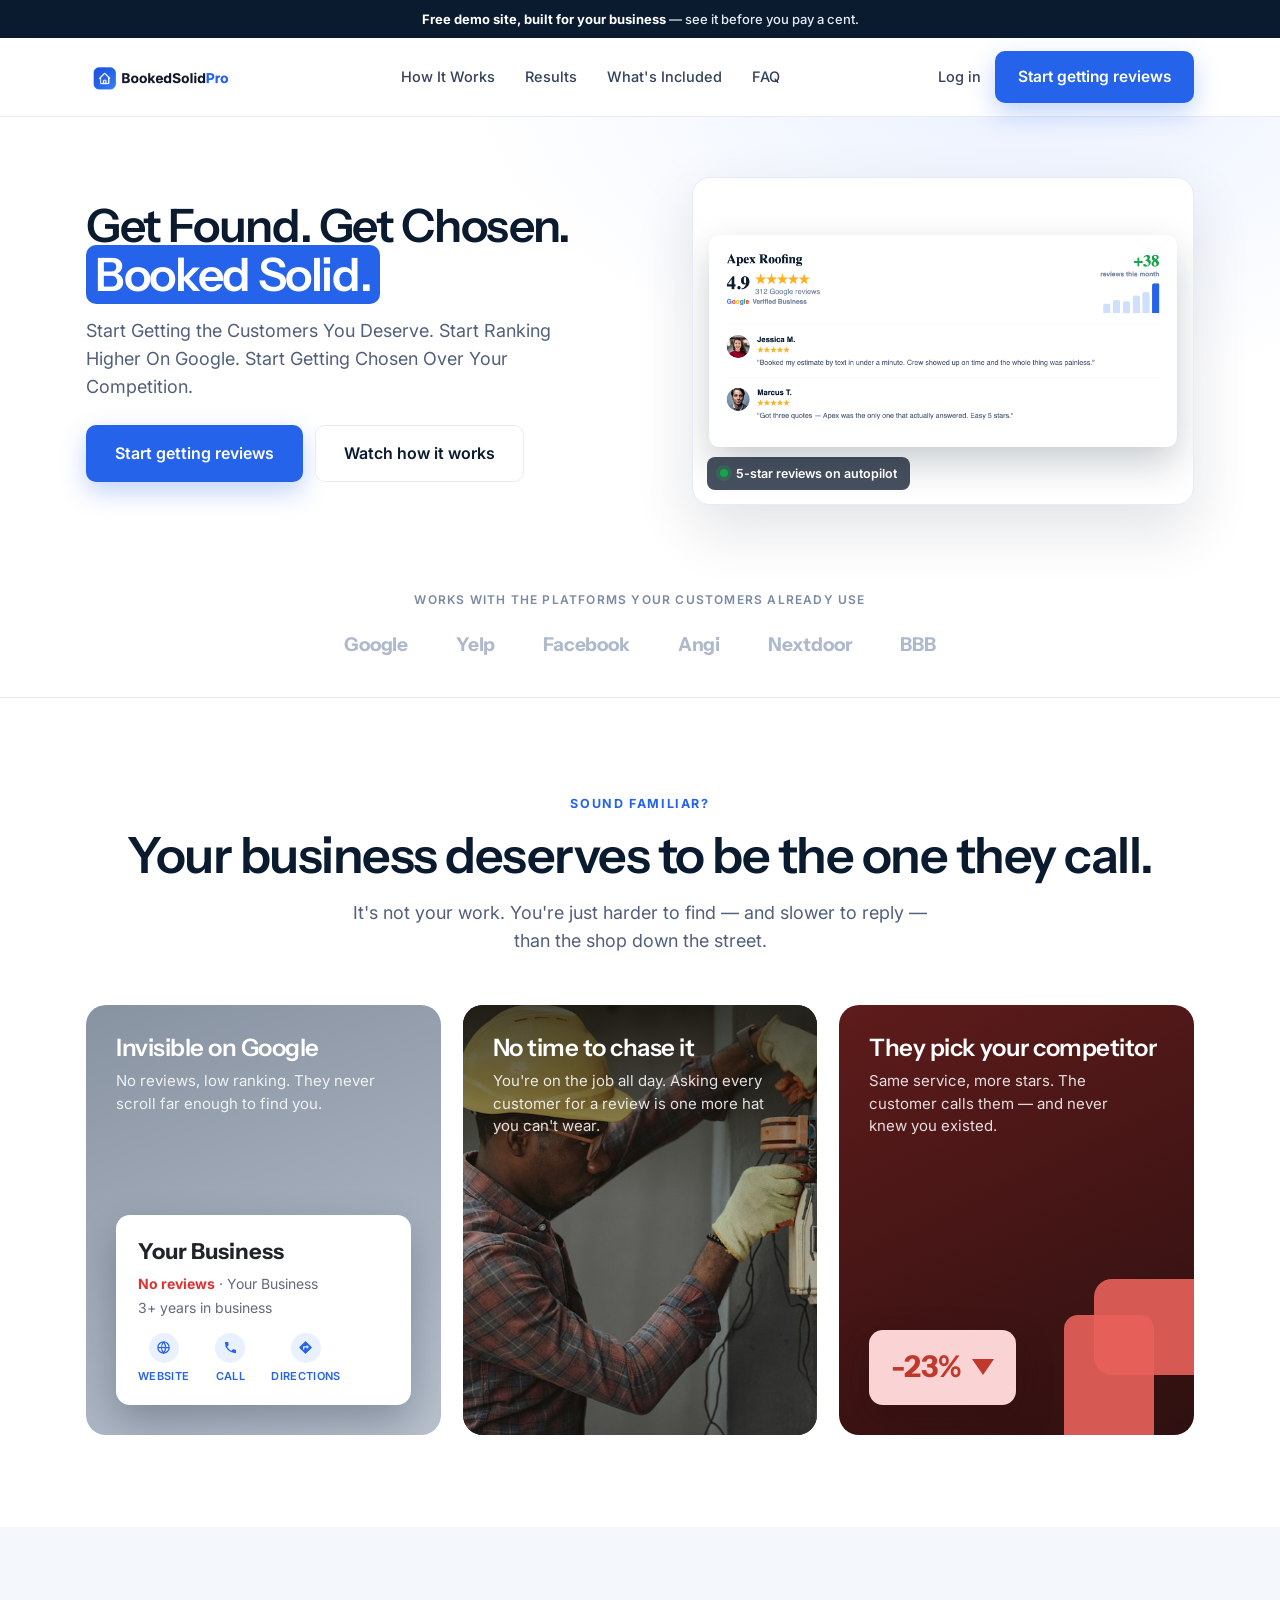
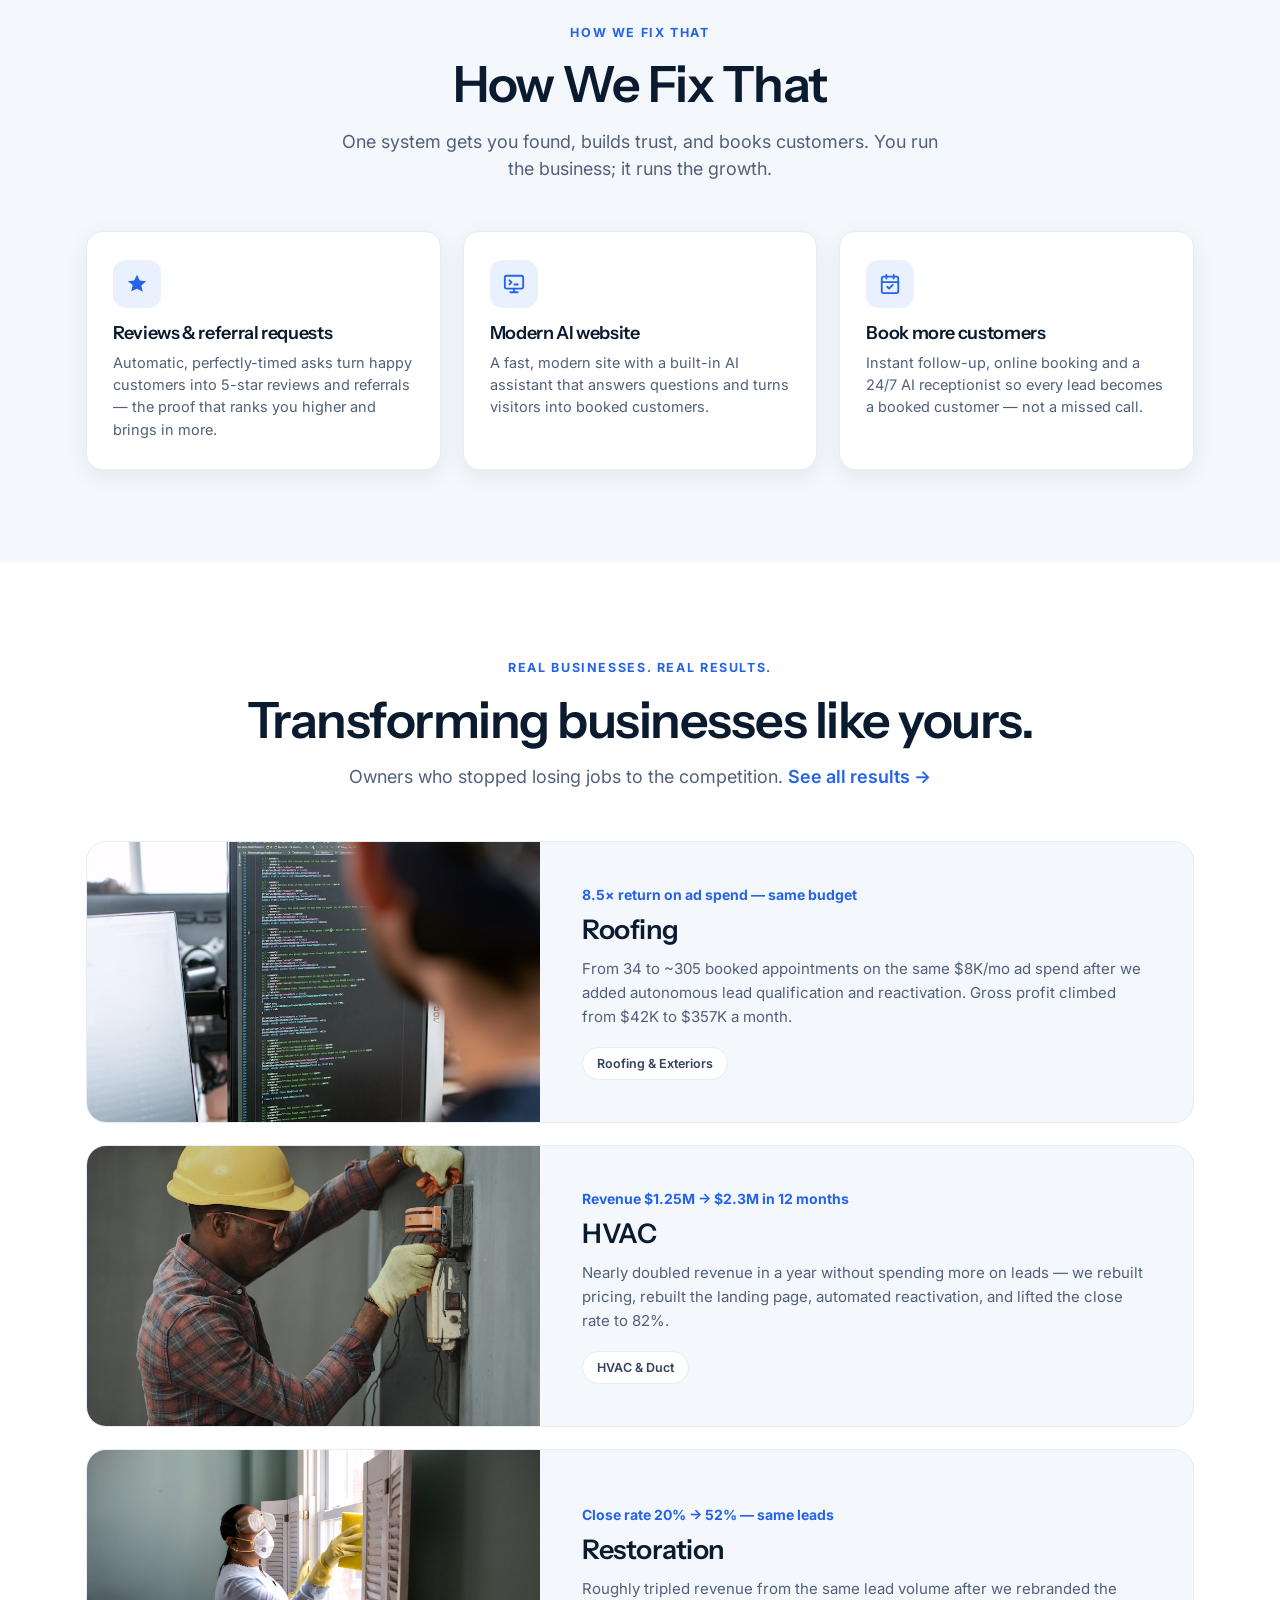
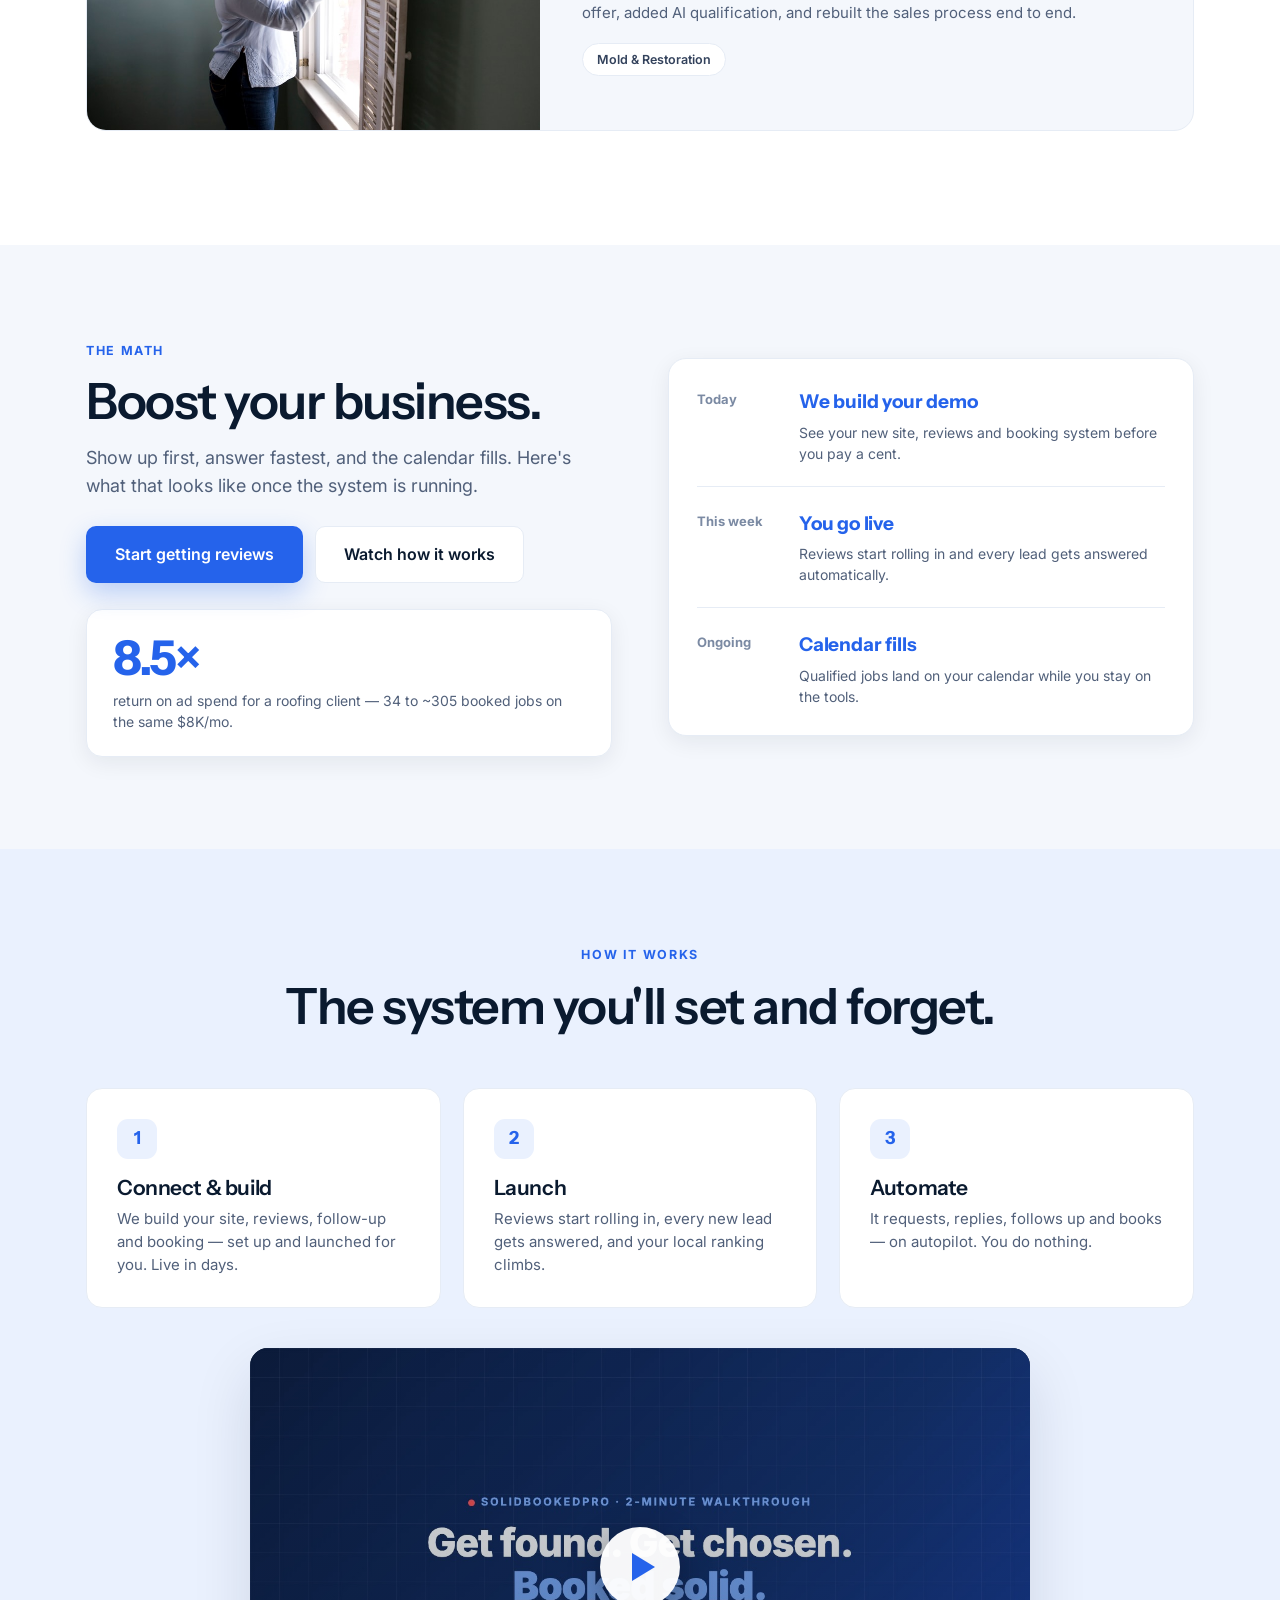
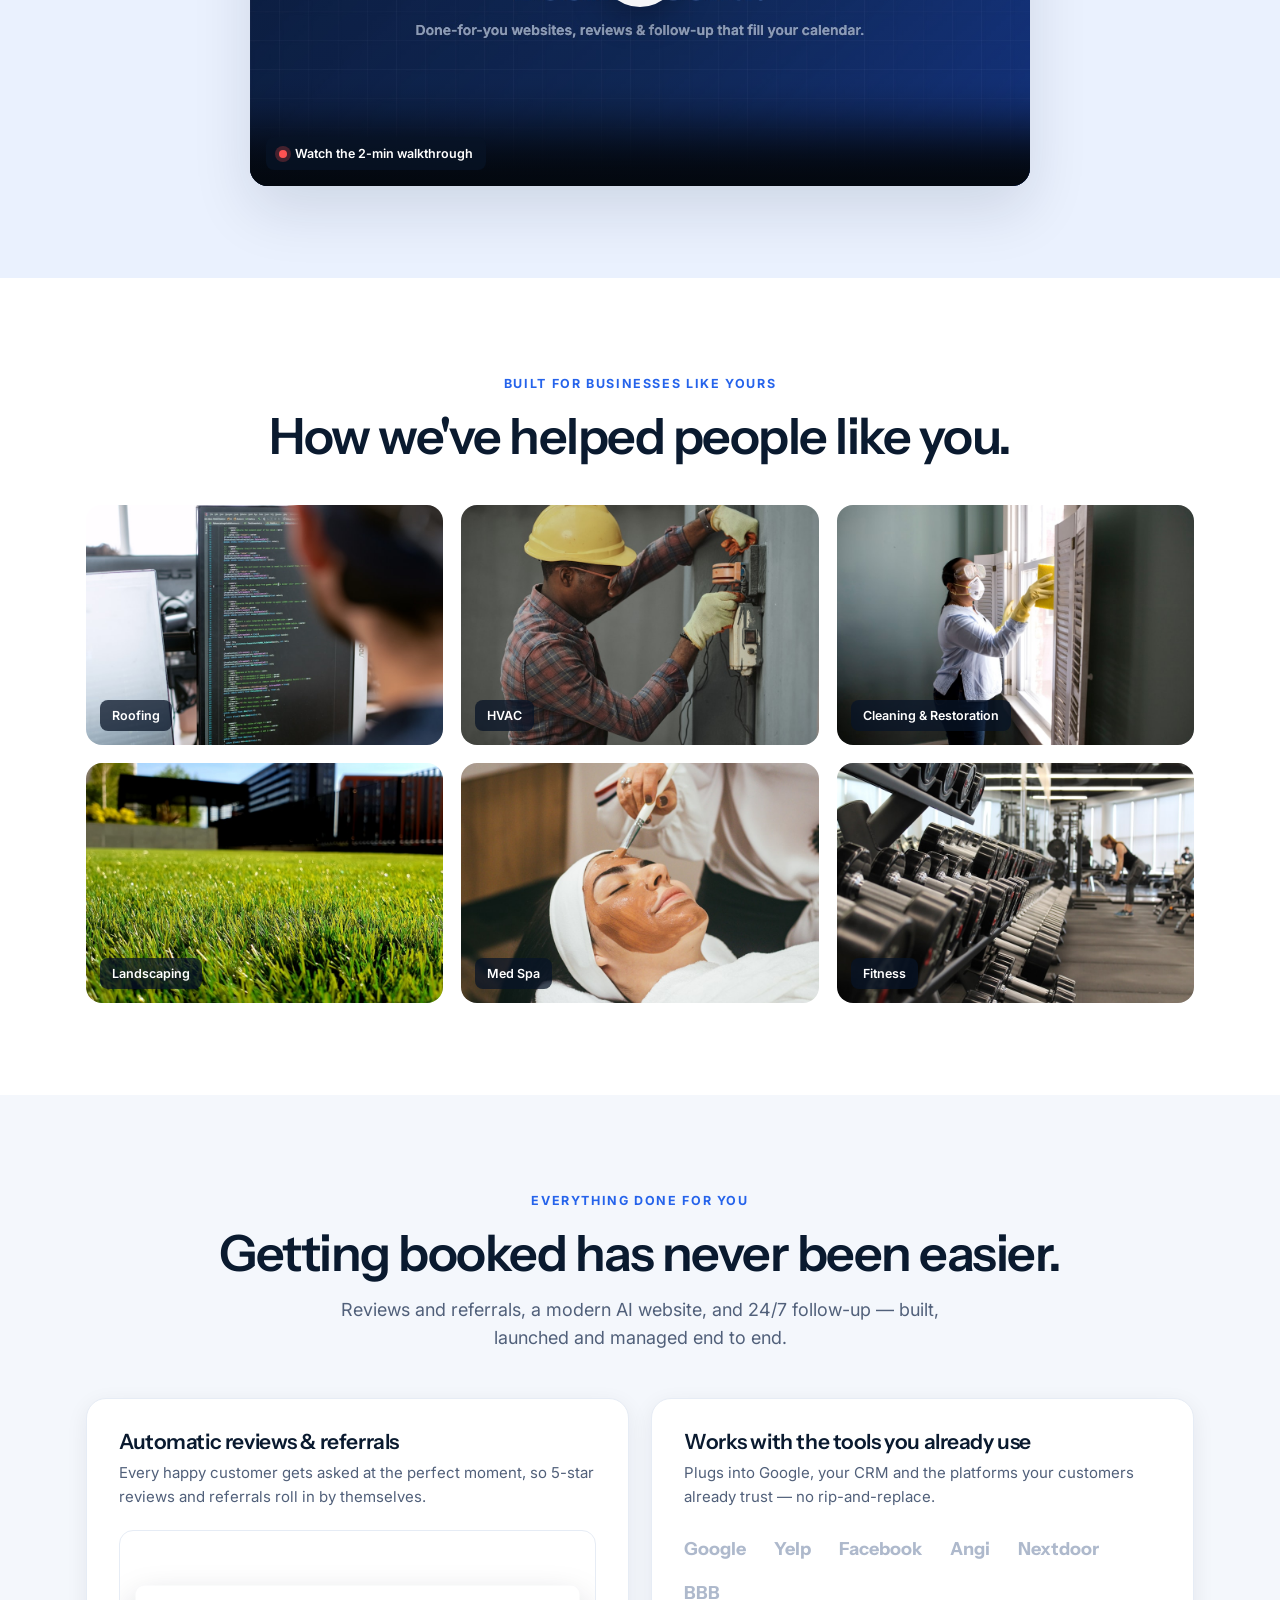
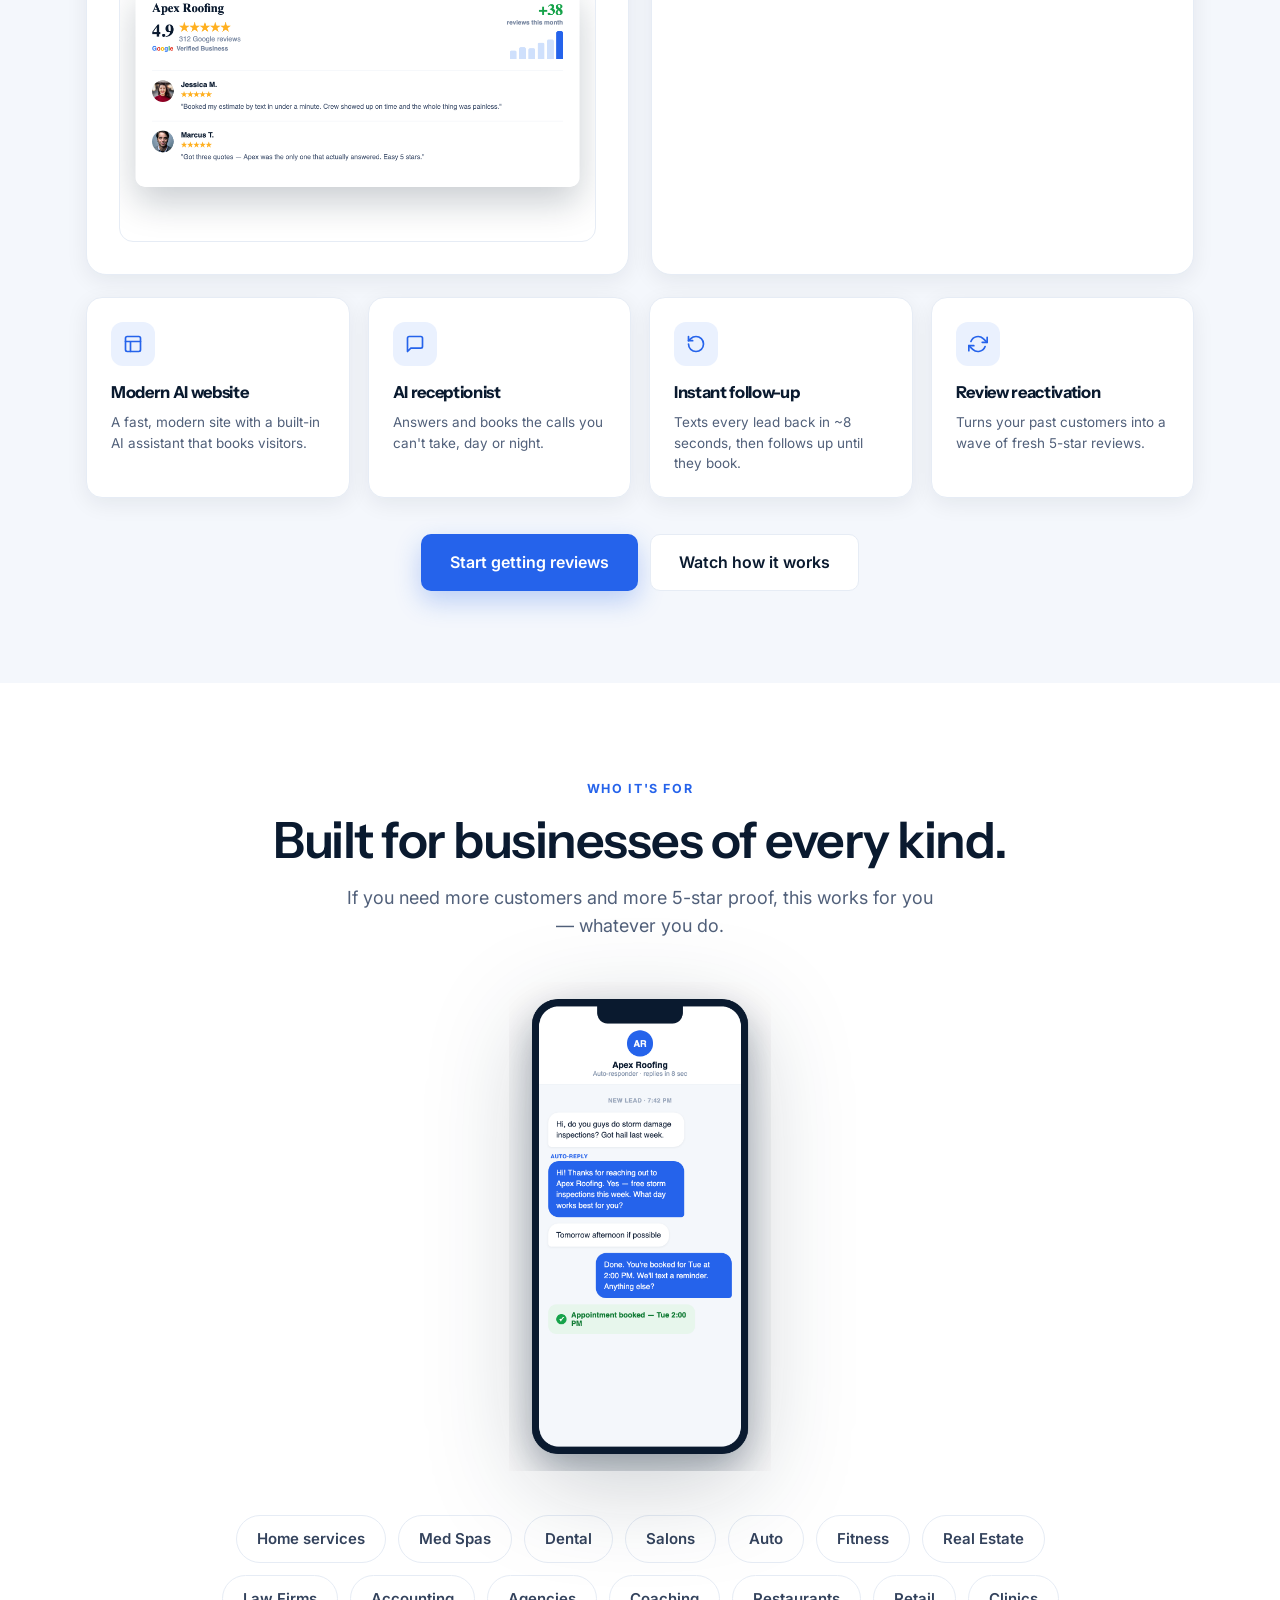
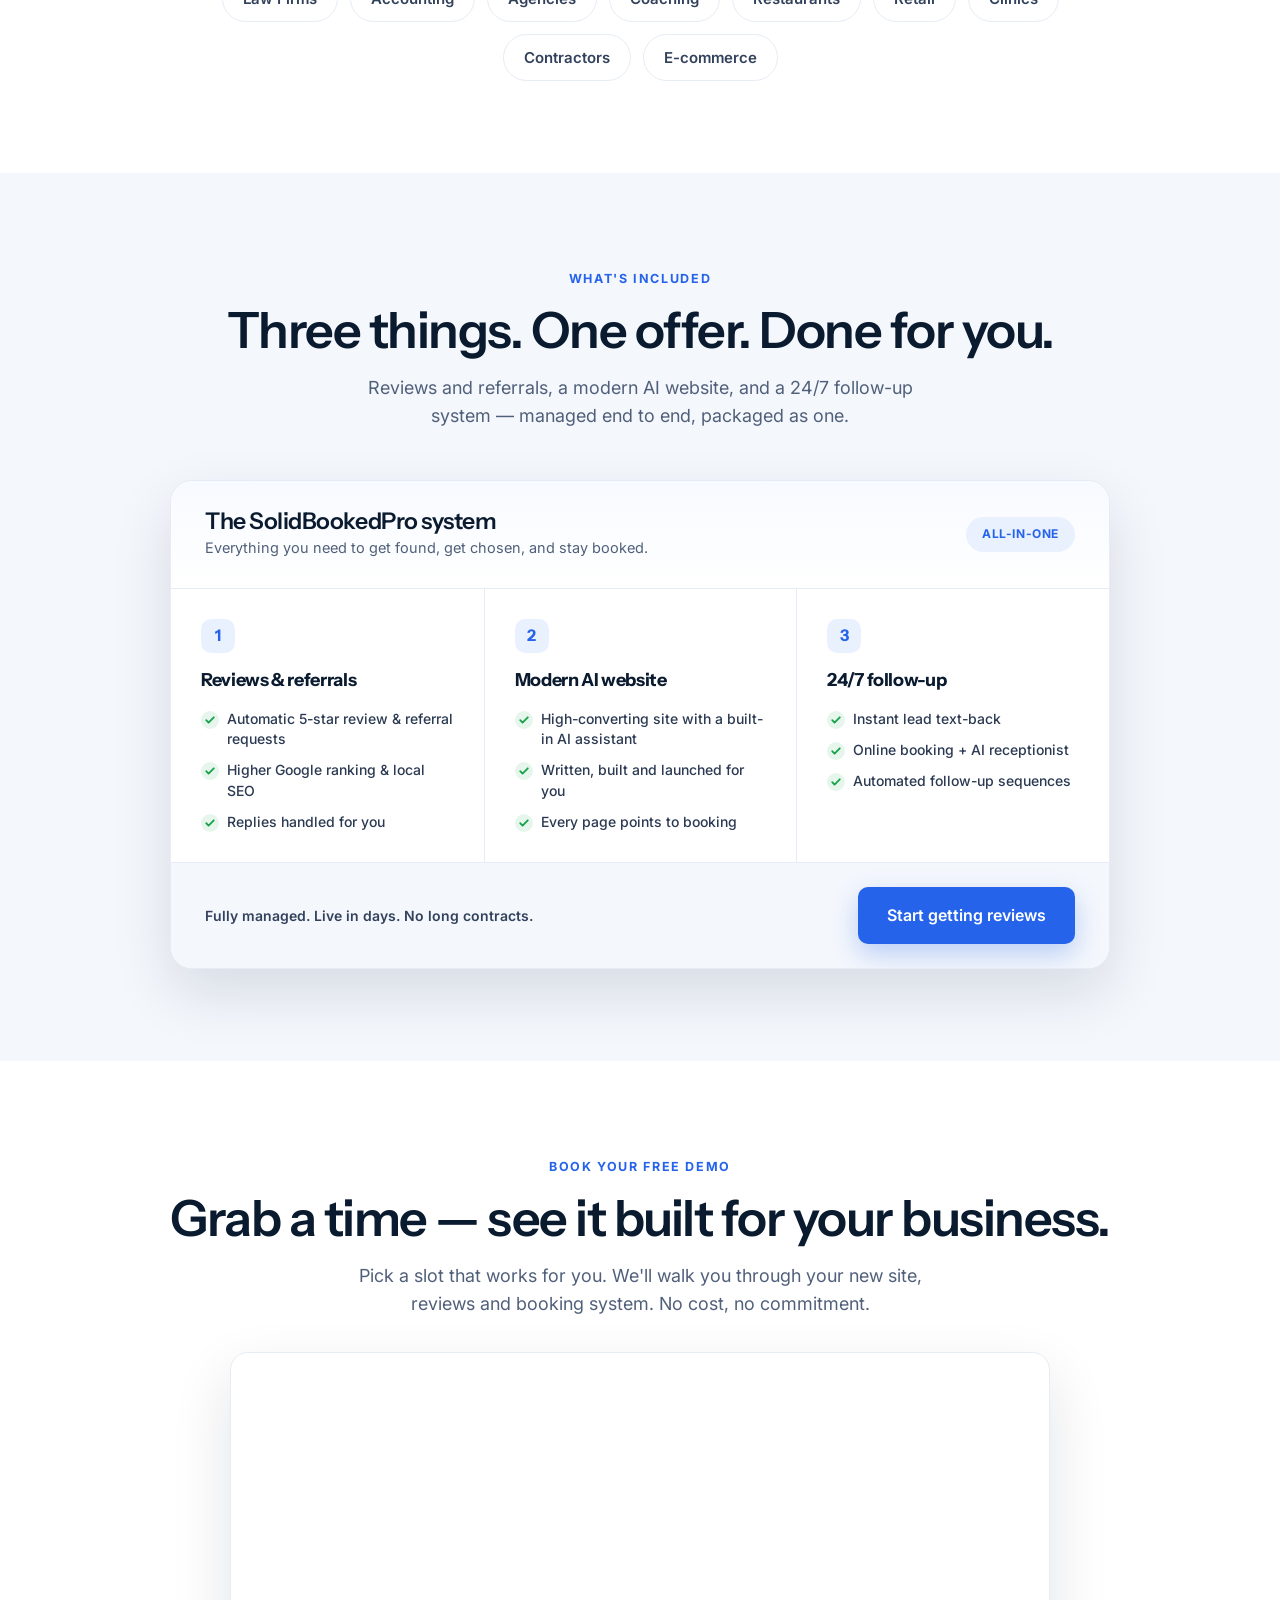
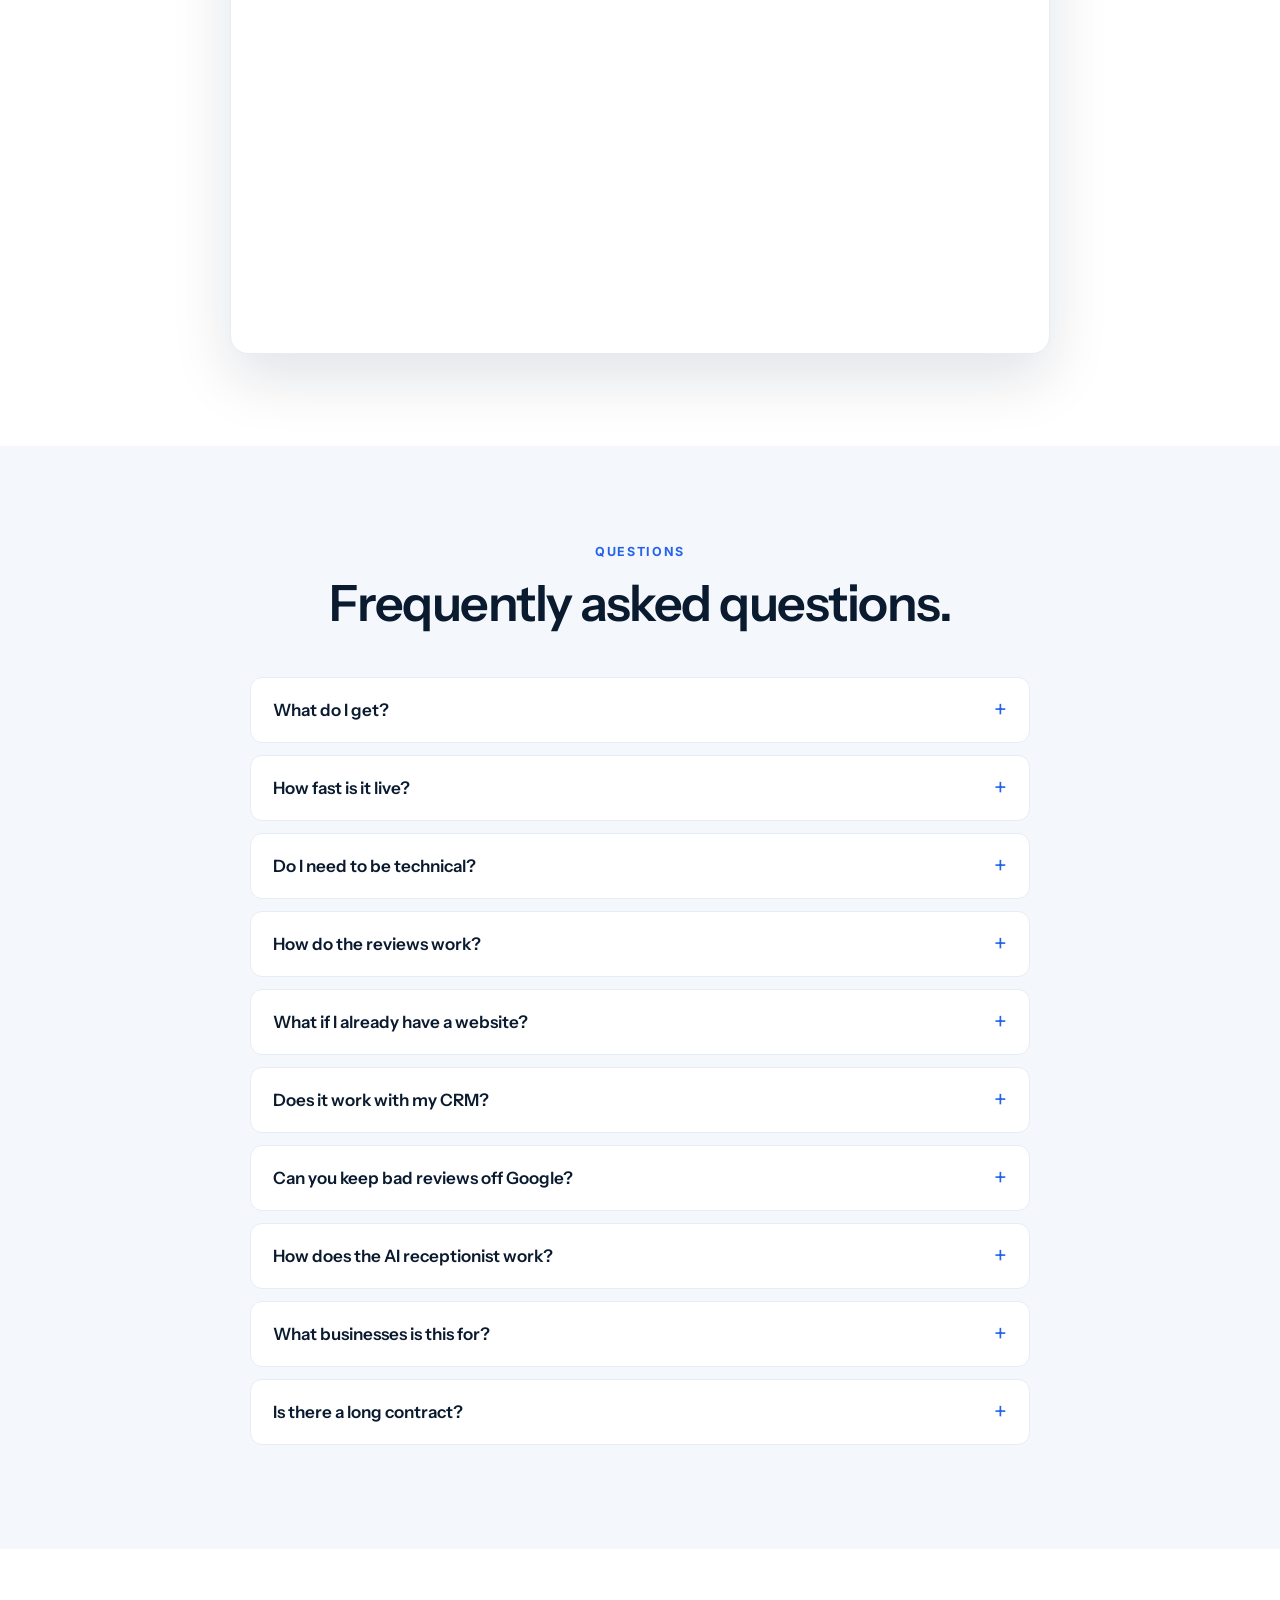
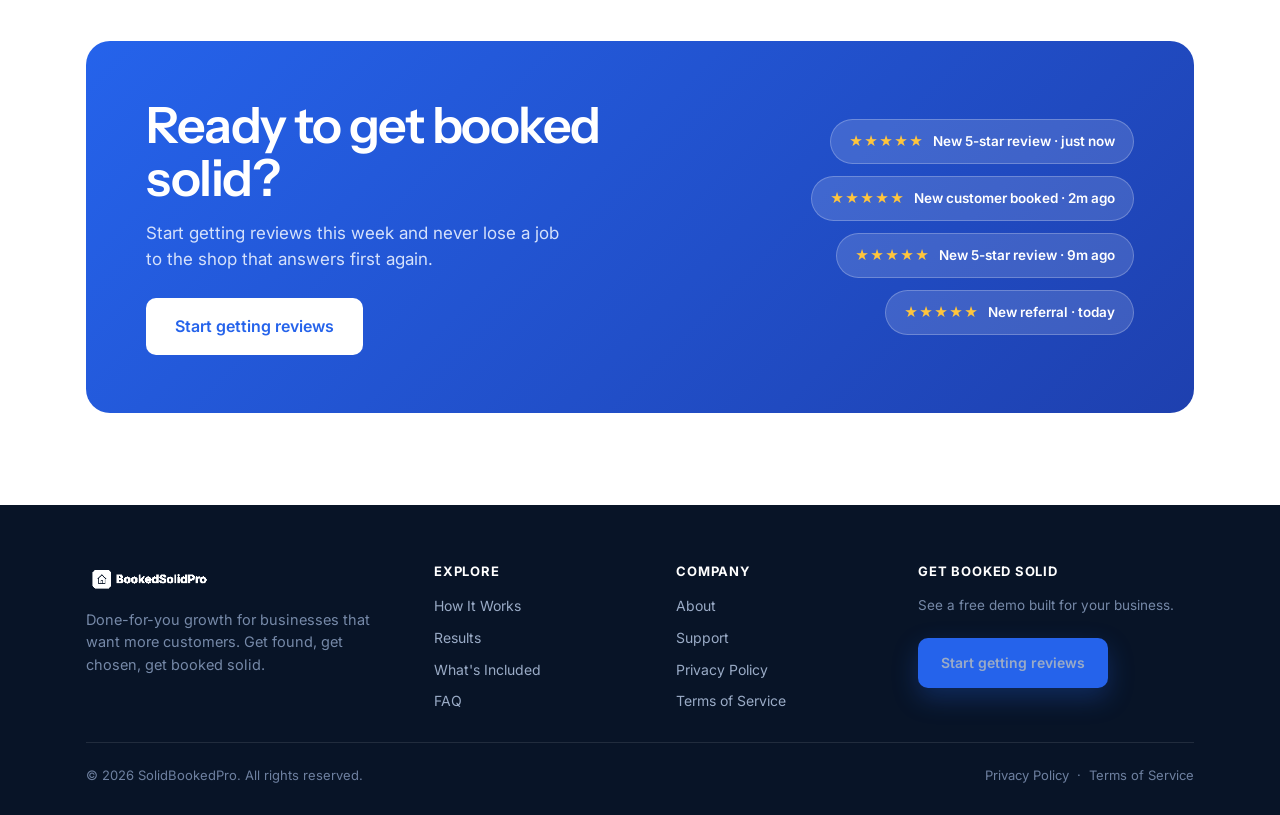
==== commit 2d09e5f7: "Hero + audience refinements - Hero subhead -> 'Start Getting the Customers You Deserve...' (RH-style" ====
--- a/index.html
+++ b/index.html
@@ -4,7 +4,7 @@
 <meta charset="UTF-8">
 <meta name="viewport" content="width=device-width,initial-scale=1">
 <title>SolidBookedPro — Get Found, Get Chosen, Booked Solid</title>
-<meta name="description" content="Three things, one managed system: review requests, a modern website, and 24/7 follow-up that get local service businesses found on Google, chosen over the competition, and booked solid — without the $10k agency.">
+<meta name="description" content="Reviews and referrals, a modern AI website, and 24/7 follow-up — one managed system that gets your business found, chosen, and booked solid. Without the $10k agency.">
 <link rel="preconnect" href="https://fonts.googleapis.com">
 <link rel="preconnect" href="https://fonts.gstatic.com" crossorigin>
 <link href="https://fonts.googleapis.com/css2?family=Instrument+Sans:wght@400;500;600;700&family=Inter:wght@400;500;600;700&display=swap" rel="stylesheet">
@@ -44,13 +44,12 @@
   <div class="wrap">
     <div class="hero-grid">
       <div class="ht">
-        <h1>Get Found. Get Chosen.<br><span class="hl-box">Booked Solid.</span></h1>
-        <p class="sub">Three things, one managed system — review requests, a modern website, and 24/7 follow-up that get you found on Google, chosen over your competition, and booked solid. Without the $10k agency.</p>
+        <h1><span class="h1line">Get Found. Get Chosen.</span><br><span class="hl-box">Booked Solid.</span></h1>
+        <p class="sub">Start Getting the Customers You Deserve. Start Ranking Higher On Google. Start Getting Chosen Over Your Competition.</p>
         <div class="hero-cta">
           <a class="btn btn-primary btn-lg" href="#book">Start getting reviews</a>
           <a class="btn btn-ghost btn-lg" href="#vsl">Watch how it works</a>
         </div>
-        <div class="hero-trust"><svg class="ic-check" viewBox="0 0 20 20" fill="none"><circle cx="10" cy="10" r="10" fill="#E7F6EC"/><path d="M5.8 10.2l2.6 2.6 5.8-5.8" stroke="#16A34A" stroke-width="2" stroke-linecap="round" stroke-linejoin="round"/></svg> Built and managed for local service businesses nationwide</div>
       </div>
       <div class="hm">
         <div class="mediaframe">
@@ -65,7 +64,7 @@
 <!-- TRUST STRIP -->
 <div class="logos">
   <div class="wrap">
-    <div class="label">Trusted by local service businesses nationwide · works with the platforms your customers already use</div>
+    <div class="label">Works with the platforms your customers already use</div>
     <div class="logos-row"><span class="lg">Google</span><span class="lg">Yelp</span><span class="lg">Facebook</span><span class="lg">Angi</span><span class="lg">Nextdoor</span><span class="lg">BBB</span></div>
   </div>
 </div>
@@ -84,7 +83,7 @@
         <p>No reviews, low ranking. They never scroll far enough to find you.</p>
         <div class="gcard">
           <div class="biz">Your Business</div>
-          <div class="meta"><b>No reviews</b> <span>· Local Service</span></div>
+          <div class="meta"><b>No reviews</b> <span>· Your Business</span></div>
           <div class="yrs">3+ years in business</div>
           <div class="acts">
             <div class="act"><span class="cir"><svg width="15" height="15" viewBox="0 0 24 24" fill="none" stroke="#2563EB" stroke-width="2"><circle cx="12" cy="12" r="9"/><path d="M3 12h18M12 3a15 15 0 010 18 15 15 0 010-18"/></svg></span>WEBSITE</div>
@@ -120,24 +119,19 @@
     <p class="lead">One system gets you found, builds trust, and books customers. You run the business; it runs the growth.</p>
     <div class="fixgrid">
       <div class="fixbox">
-        <span class="fi"><svg width="22" height="22" viewBox="0 0 24 24" fill="none" stroke="#2563EB" stroke-width="2" stroke-linecap="round" stroke-linejoin="round"><circle cx="11" cy="11" r="7"/><path d="M21 21l-4.3-4.3"/></svg></span>
-        <h3>Get found on Google</h3>
-        <p>Rank in your city so customers find you first — not the shop down the road.</p>
+        <span class="fi"><svg width="22" height="22" viewBox="0 0 24 24" fill="#2563EB"><path d="M12 2l3 6.3 6.9.6-5.2 4.6 1.6 6.9L12 17.3 5.7 20l1.6-6.9L2 8.9l6.9-.6z"/></svg></span>
+        <h3>Reviews &amp; referral requests</h3>
+        <p>Automatic, perfectly-timed asks turn happy customers into 5-star reviews and referrals — the proof that ranks you higher and brings in more.</p>
       </div>
       <div class="fixbox">
-        <span class="fi"><svg width="22" height="22" viewBox="0 0 24 24" fill="#2563EB"><path d="M12 2l3 6.3 6.9.6-5.2 4.6 1.6 6.9L12 17.3 5.7 20l1.6-6.9L2 8.9l6.9-.6z"/></svg></span>
-        <h3>More 5-star reviews</h3>
-        <p>Automatic, perfectly-timed requests turn happy customers into proof that ranks you higher.</p>
+        <span class="fi"><svg width="22" height="22" viewBox="0 0 24 24" fill="none" stroke="#2563EB" stroke-width="2" stroke-linecap="round" stroke-linejoin="round"><rect x="2" y="3" width="20" height="14" rx="2"/><path d="M8 21h8M12 17v4"/><path d="M7 8l2.2 2.2L7 12.4M12.5 12.5H16"/></svg></span>
+        <h3>Modern AI website</h3>
+        <p>A fast, modern site with a built-in AI assistant that answers questions and turns visitors into booked customers.</p>
       </div>
       <div class="fixbox">
-        <span class="fi"><svg width="22" height="22" viewBox="0 0 24 24" fill="none" stroke="#2563EB" stroke-width="2" stroke-linecap="round" stroke-linejoin="round"><path d="M21 15a2 2 0 0 1-2 2H7l-4 4V5a2 2 0 0 1 2-2h14a2 2 0 0 1 2 2z"/></svg></span>
-        <h3>Answer every lead</h3>
-        <p>Instant text-back the moment a lead comes in, plus an AI receptionist for the calls you miss — 24/7.</p>
-      </div>
-      <div class="fixbox">
-        <span class="fi"><svg width="22" height="22" viewBox="0 0 24 24" fill="none" stroke="#2563EB" stroke-width="2" stroke-linecap="round" stroke-linejoin="round"><rect x="3" y="4" width="18" height="18" rx="2"/><path d="M16 2v4M8 2v4M3 10h18M8 14h.01M12 14h.01M16 14h.01"/></svg></span>
-        <h3>Book more jobs</h3>
-        <p>A modern site and follow-up built to do one thing: fill your calendar with qualified jobs.</p>
+        <span class="fi"><svg width="22" height="22" viewBox="0 0 24 24" fill="none" stroke="#2563EB" stroke-width="2" stroke-linecap="round" stroke-linejoin="round"><rect x="3" y="4" width="18" height="18" rx="2"/><path d="M16 2v4M8 2v4M3 10h18"/><path d="M9 15l2 2 4-4"/></svg></span>
+        <h3>Book more customers</h3>
+        <p>Instant follow-up, online booking and a 24/7 AI receptionist so every lead becomes a booked customer — not a missed call.</p>
       </div>
     </div>
   </div>
@@ -187,7 +181,7 @@
     <div class="resgrid">
       <div>
         <span class="eyebrow">The math</span>
-        <h2>Boost your local service business.</h2>
+        <h2>Boost your business.</h2>
         <p class="lead" style="margin-left:0">Show up first, answer fastest, and the calendar fills. Here's what that looks like once the system is running.</p>
         <div class="hero-cta" style="justify-content:flex-start">
           <a class="btn btn-primary btn-lg" href="#book">Start getting reviews</a>
@@ -252,11 +246,11 @@
   <div class="wrap center">
     <span class="eyebrow">Everything done for you</span>
     <h2>Getting booked has never been easier.</h2>
-    <p class="lead">Review requests, a modern website, and 24/7 follow-up — built, launched and managed end to end.</p>
+    <p class="lead">Reviews and referrals, a modern AI website, and 24/7 follow-up — built, launched and managed end to end.</p>
     <div class="featbig-grid">
       <div class="featbig">
-        <h3>Automatic review requests</h3>
-        <p>Every happy customer gets asked at the perfect moment, so 5-star reviews roll in by themselves.</p>
+        <h3>Automatic reviews &amp; referrals</h3>
+        <p>Every happy customer gets asked at the perfect moment, so 5-star reviews and referrals roll in by themselves.</p>
         <div class="fb-media"><img src="assets/mock/reviews.png" alt="Reviews growing"></div>
       </div>
       <div class="featbig">
@@ -268,8 +262,8 @@
     <div class="featsmall-grid">
       <div class="featsmall">
         <span class="fi"><svg width="20" height="20" viewBox="0 0 24 24" fill="none" stroke="#2563EB" stroke-width="2" stroke-linecap="round" stroke-linejoin="round"><rect x="3" y="3" width="18" height="18" rx="2"/><path d="M3 9h18M9 21V9"/></svg></span>
-        <h4>Modern website</h4>
-        <p>A fast, mobile-first site built to turn visitors into booked jobs.</p>
+        <h4>Modern AI website</h4>
+        <p>A fast, modern site with a built-in AI assistant that books visitors.</p>
       </div>
       <div class="featsmall">
         <span class="fi"><svg width="20" height="20" viewBox="0 0 24 24" fill="none" stroke="#2563EB" stroke-width="2" stroke-linecap="round" stroke-linejoin="round"><path d="M21 15a2 2 0 0 1-2 2H7l-4 4V5a2 2 0 0 1 2-2h14a2 2 0 0 1 2 2z"/></svg></span>
@@ -297,13 +291,14 @@
 <!-- INDUSTRIES (phone + pills) -->
 <section>
   <div class="wrap center">
-    <span class="eyebrow">Built for local service</span>
-    <h2>Every local service supported.</h2>
+    <span class="eyebrow">Who it's for</span>
+    <h2>Built for businesses of every kind.</h2>
+    <p class="lead">If you need more customers and more 5-star proof, this works for you — whatever you do.</p>
     <div class="indwrap">
       <img class="indphone" src="assets/mock/phone.png" alt="Booking on your phone">
     </div>
     <div class="pills">
-      <span class="pill">Roofing</span><span class="pill">HVAC</span><span class="pill">Plumbing</span><span class="pill">Electrical</span><span class="pill">Cleaning</span><span class="pill">Landscaping</span><span class="pill">Pest Control</span><span class="pill">Med Spas</span><span class="pill">Dental</span><span class="pill">Salons</span><span class="pill">Auto Repair</span><span class="pill">Fitness</span><span class="pill">Chiropractic</span><span class="pill">Remodeling</span>
+      <span class="pill">Home services</span><span class="pill">Med Spas</span><span class="pill">Dental</span><span class="pill">Salons</span><span class="pill">Auto</span><span class="pill">Fitness</span><span class="pill">Real Estate</span><span class="pill">Law Firms</span><span class="pill">Accounting</span><span class="pill">Agencies</span><span class="pill">Coaching</span><span class="pill">Restaurants</span><span class="pill">Retail</span><span class="pill">Clinics</span><span class="pill">Contractors</span><span class="pill">E-commerce</span>
     </div>
   </div>
 </section>
@@ -313,7 +308,7 @@
   <div class="wrap center">
     <span class="eyebrow">What's included</span>
     <h2>Three things. One offer. Done for you.</h2>
-    <p class="lead">Review requests, a modern website, and a 24/7 follow-up system — managed end to end, packaged as one.</p>
+    <p class="lead">Reviews and referrals, a modern AI website, and a 24/7 follow-up system — managed end to end, packaged as one.</p>
     <div class="offerone">
       <div class="oh">
         <div>
@@ -325,18 +320,18 @@
       <div class="osections">
         <div class="osection">
           <div class="onum">1</div>
-          <h4>Review requests</h4>
+          <h4>Reviews &amp; referrals</h4>
           <ul>
-            <li><svg width="18" height="18" viewBox="0 0 20 20" fill="none"><circle cx="10" cy="10" r="10" fill="#E7F6EC"/><path d="M5.8 10.2l2.6 2.6 5.8-5.8" stroke="#16A34A" stroke-width="2" stroke-linecap="round" stroke-linejoin="round"/></svg> Automatic 5-star review requests</li>
+            <li><svg width="18" height="18" viewBox="0 0 20 20" fill="none"><circle cx="10" cy="10" r="10" fill="#E7F6EC"/><path d="M5.8 10.2l2.6 2.6 5.8-5.8" stroke="#16A34A" stroke-width="2" stroke-linecap="round" stroke-linejoin="round"/></svg> Automatic 5-star review &amp; referral requests</li>
             <li><svg width="18" height="18" viewBox="0 0 20 20" fill="none"><circle cx="10" cy="10" r="10" fill="#E7F6EC"/><path d="M5.8 10.2l2.6 2.6 5.8-5.8" stroke="#16A34A" stroke-width="2" stroke-linecap="round" stroke-linejoin="round"/></svg> Higher Google ranking &amp; local SEO</li>
             <li><svg width="18" height="18" viewBox="0 0 20 20" fill="none"><circle cx="10" cy="10" r="10" fill="#E7F6EC"/><path d="M5.8 10.2l2.6 2.6 5.8-5.8" stroke="#16A34A" stroke-width="2" stroke-linecap="round" stroke-linejoin="round"/></svg> Replies handled for you</li>
           </ul>
         </div>
         <div class="osection">
           <div class="onum">2</div>
-          <h4>Modern website</h4>
+          <h4>Modern AI website</h4>
           <ul>
-            <li><svg width="18" height="18" viewBox="0 0 20 20" fill="none"><circle cx="10" cy="10" r="10" fill="#E7F6EC"/><path d="M5.8 10.2l2.6 2.6 5.8-5.8" stroke="#16A34A" stroke-width="2" stroke-linecap="round" stroke-linejoin="round"/></svg> High-converting, mobile-first site</li>
+            <li><svg width="18" height="18" viewBox="0 0 20 20" fill="none"><circle cx="10" cy="10" r="10" fill="#E7F6EC"/><path d="M5.8 10.2l2.6 2.6 5.8-5.8" stroke="#16A34A" stroke-width="2" stroke-linecap="round" stroke-linejoin="round"/></svg> High-converting site with a built-in AI assistant</li>
             <li><svg width="18" height="18" viewBox="0 0 20 20" fill="none"><circle cx="10" cy="10" r="10" fill="#E7F6EC"/><path d="M5.8 10.2l2.6 2.6 5.8-5.8" stroke="#16A34A" stroke-width="2" stroke-linecap="round" stroke-linejoin="round"/></svg> Written, built and launched for you</li>
             <li><svg width="18" height="18" viewBox="0 0 20 20" fill="none"><circle cx="10" cy="10" r="10" fill="#E7F6EC"/><path d="M5.8 10.2l2.6 2.6 5.8-5.8" stroke="#16A34A" stroke-width="2" stroke-linecap="round" stroke-linejoin="round"/></svg> Every page points to booking</li>
           </ul>
@@ -377,15 +372,15 @@
     <span class="eyebrow">Questions</span>
     <h2>Frequently asked questions.</h2>
     <div class="faq">
-      <div class="faq-item"><button class="faq-q">What do I get?<span class="pm">+</span></button><div class="faq-a"><p>Three things in one managed system: automatic review requests, a modern website, and a 24/7 follow-up system with online booking and an AI receptionist — set up and run for you.</p></div></div>
+      <div class="faq-item"><button class="faq-q">What do I get?<span class="pm">+</span></button><div class="faq-a"><p>Three things in one managed system: automatic reviews &amp; referral requests, a modern AI website, and a 24/7 follow-up system with online booking and an AI receptionist — set up and run for you.</p></div></div>
       <div class="faq-item"><button class="faq-q">How fast is it live?<span class="pm">+</span></button><div class="faq-a"><p>Days, not months. We build it; you approve it.</p></div></div>
-      <div class="faq-item"><button class="faq-q">Do I need to be technical?<span class="pm">+</span></button><div class="faq-a"><p>No. It's 100% done for you. You never touch code or settings — you just get the booked jobs.</p></div></div>
+      <div class="faq-item"><button class="faq-q">Do I need to be technical?<span class="pm">+</span></button><div class="faq-a"><p>No. It's 100% done for you. You never touch code or settings — you just get the booked customers.</p></div></div>
       <div class="faq-item"><button class="faq-q">How do the reviews work?<span class="pm">+</span></button><div class="faq-a"><p>After each job, your customer gets a perfectly-timed request to review you. More 5-star reviews lift your Google rank, so more people find you.</p></div></div>
       <div class="faq-item"><button class="faq-q">What if I already have a website?<span class="pm">+</span></button><div class="faq-a"><p>We'll upgrade it or build a better one, then plug reviews, follow-up and booking on top.</p></div></div>
       <div class="faq-item"><button class="faq-q">Does it work with my CRM?<span class="pm">+</span></button><div class="faq-a"><p>Yes. It connects to the tools you already use, including Google and most popular CRMs — no rip-and-replace.</p></div></div>
       <div class="faq-item"><button class="faq-q">Can you keep bad reviews off Google?<span class="pm">+</span></button><div class="faq-a"><p>We route unhappy customers to you privately first, so issues get resolved before they ever land as a public 1-star.</p></div></div>
       <div class="faq-item"><button class="faq-q">How does the AI receptionist work?<span class="pm">+</span></button><div class="faq-a"><p>When you can't pick up, it answers, qualifies, and books the appointment straight onto your calendar — 24/7.</p></div></div>
-      <div class="faq-item"><button class="faq-q">What industries is this for?<span class="pm">+</span></button><div class="faq-a"><p>Any local service business that runs on appointments — roofing, HVAC, plumbing, cleaning, med spas, dental, salons and more.</p></div></div>
+      <div class="faq-item"><button class="faq-q">What businesses is this for?<span class="pm">+</span></button><div class="faq-a"><p>Almost any business that wants more customers and more 5-star proof — from contractors and clinics to agencies, real estate, retail and professional services.</p></div></div>
       <div class="faq-item"><button class="faq-q">Is there a long contract?<span class="pm">+</span></button><div class="faq-a"><p>No lock-ins. It pays for itself with your first booked job, so we earn your business every month.</p></div></div>
     </div>
   </div>
@@ -401,10 +396,10 @@
         <a class="btn btn-white btn-lg" href="#book">Start getting reviews</a>
       </div>
       <div class="fc-chips">
-        <span class="chip"><span class="cstars">★★★★★</span> New 5-star review · Roofing</span>
-        <span class="chip"><span class="cstars">★★★★★</span> New 5-star review · HVAC</span>
-        <span class="chip"><span class="cstars">★★★★★</span> New 5-star review · Cleaning</span>
-        <span class="chip"><span class="cstars">★★★★★</span> New 5-star review · Med Spa</span>
+        <span class="chip"><span class="cstars">★★★★★</span> New 5-star review · just now</span>
+        <span class="chip"><span class="cstars">★★★★★</span> New customer booked · 2m ago</span>
+        <span class="chip"><span class="cstars">★★★★★</span> New 5-star review · 9m ago</span>
+        <span class="chip"><span class="cstars">★★★★★</span> New referral · today</span>
       </div>
     </div>
   </div>
@@ -416,7 +411,7 @@
     <div class="foot-top foot-grid">
       <div class="foot-brand">
         <div class="brand-f"><img src="assets/logo.png" alt="SolidBookedPro"></div>
-        <p style="margin-top:14px;max-width:300px;color:#7689A8">Done-for-you growth for local service businesses. Get found, get chosen, get booked solid.</p>
+        <p style="margin-top:14px;max-width:300px;color:#7689A8">Done-for-you growth for businesses that want more customers. Get found, get chosen, get booked solid.</p>
       </div>
       <div class="foot-col">
         <div class="foot-h">Explore</div>
--- a/assets/styles.css
+++ b/assets/styles.css
@@ -271,7 +271,8 @@
 .hero2{padding:60px 0 48px;background:radial-gradient(820px 460px at 80% -10%,var(--bg-blue),transparent 70%)}
 .hero-grid{display:grid;grid-template-columns:1.05fr .95fr;gap:52px;align-items:center}
 .ht{text-align:left}
-.ht h1{margin-bottom:18px}
+.ht h1{margin-bottom:18px;font-size:clamp(32px,4.2vw,46px)}
+.h1line{white-space:nowrap}
 .ht .sub{font-size:18px;color:var(--muted);max-width:520px}
 .ht .hero-cta{justify-content:flex-start;margin-top:24px}
 .hl-box{background:var(--blue);color:#fff;border-radius:10px;padding:.02em .2em;-webkit-box-decoration-break:clone;box-decoration-break:clone}
@@ -283,7 +284,7 @@
 .media-tag .dot{width:8px;height:8px;border-radius:50%;background:#16A34A;box-shadow:0 0 0 4px rgba(22,163,74,.25)}
 
 /* 4 benefit boxes */
-.fixgrid{display:grid;grid-template-columns:repeat(4,1fr);gap:20px;margin-top:48px;text-align:left}
+.fixgrid{display:grid;grid-template-columns:repeat(3,1fr);gap:22px;margin-top:48px;text-align:left}
 .fixbox{background:#fff;border:1px solid var(--line);border-radius:16px;padding:28px 26px;box-shadow:var(--shadow-sm)}
 .fixbox .fi{width:48px;height:48px;border-radius:13px;background:var(--bg-blue);display:flex;align-items:center;justify-content:center;margin-bottom:16px}
 .fixbox h3{font-size:18px;margin-bottom:8px}
@@ -369,7 +370,6 @@
   .ht .sub{max-width:none;margin-left:auto;margin-right:auto}
   .ht .hero-cta{justify-content:center}
   .hero-trust{justify-content:center}
-  .fixgrid{grid-template-columns:1fr 1fr}
   .csrow{grid-template-columns:1fr}
   .csmedia{min-height:220px}
   .resgrid{grid-template-columns:1fr;gap:34px}
@@ -399,4 +399,5 @@
   .formwrap,.fmedia.pad{padding:22px}
   .video-tag{font-size:11px}
   .fixgrid,.featsmall-grid,.gallery,.foot-grid{grid-template-columns:1fr}
+  .h1line{white-space:normal}
 }
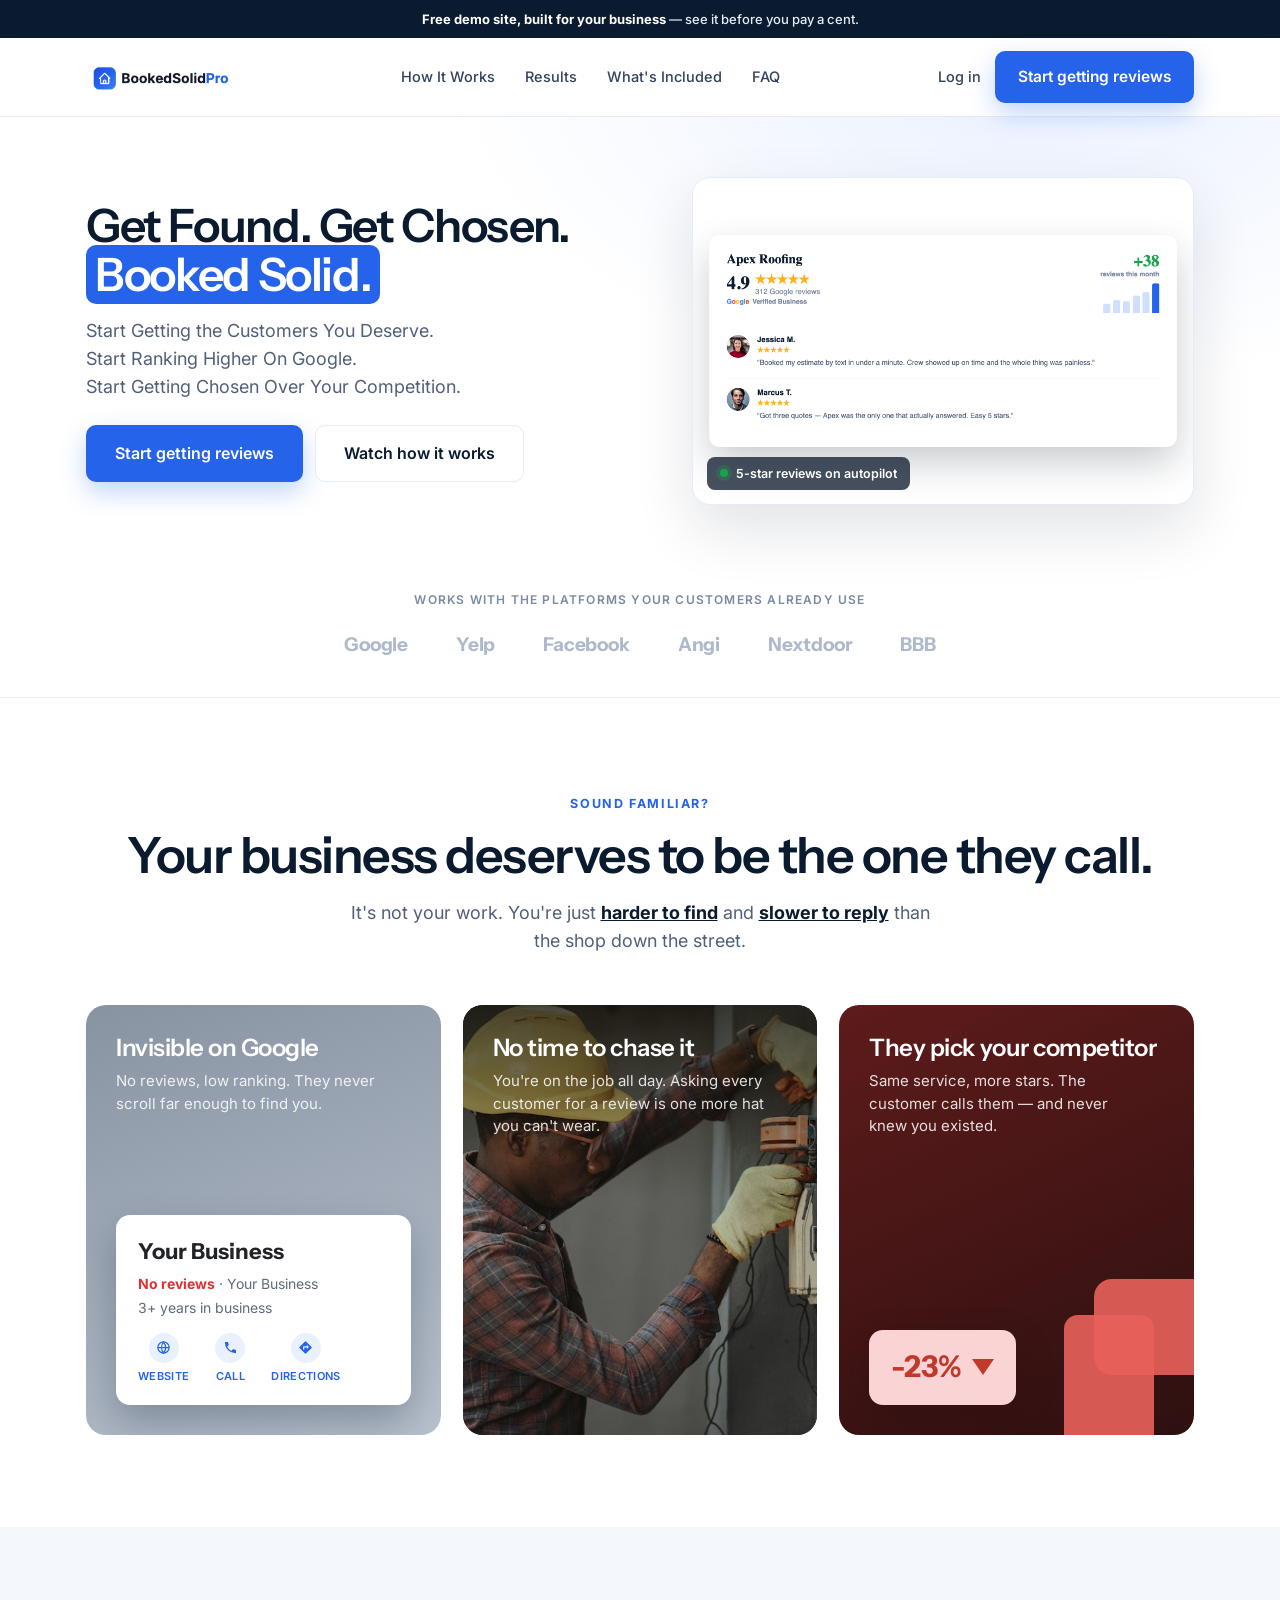
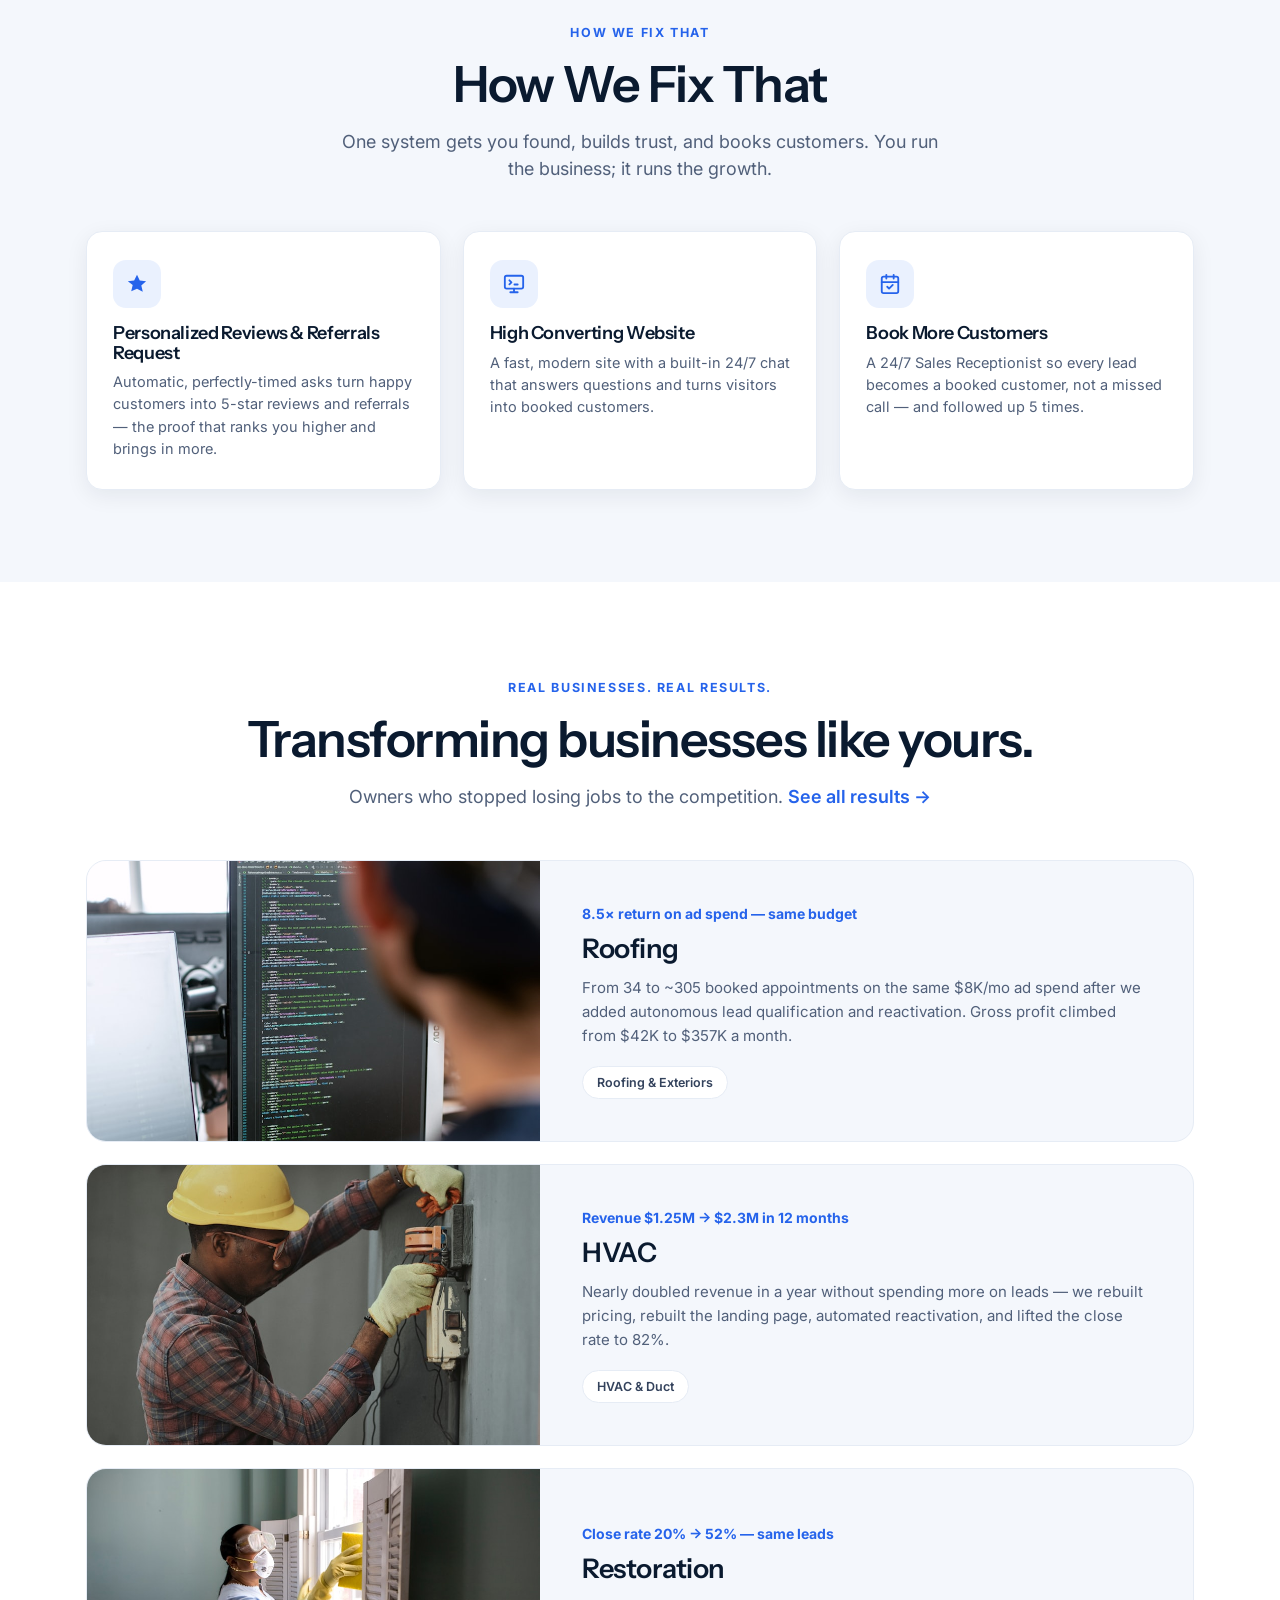
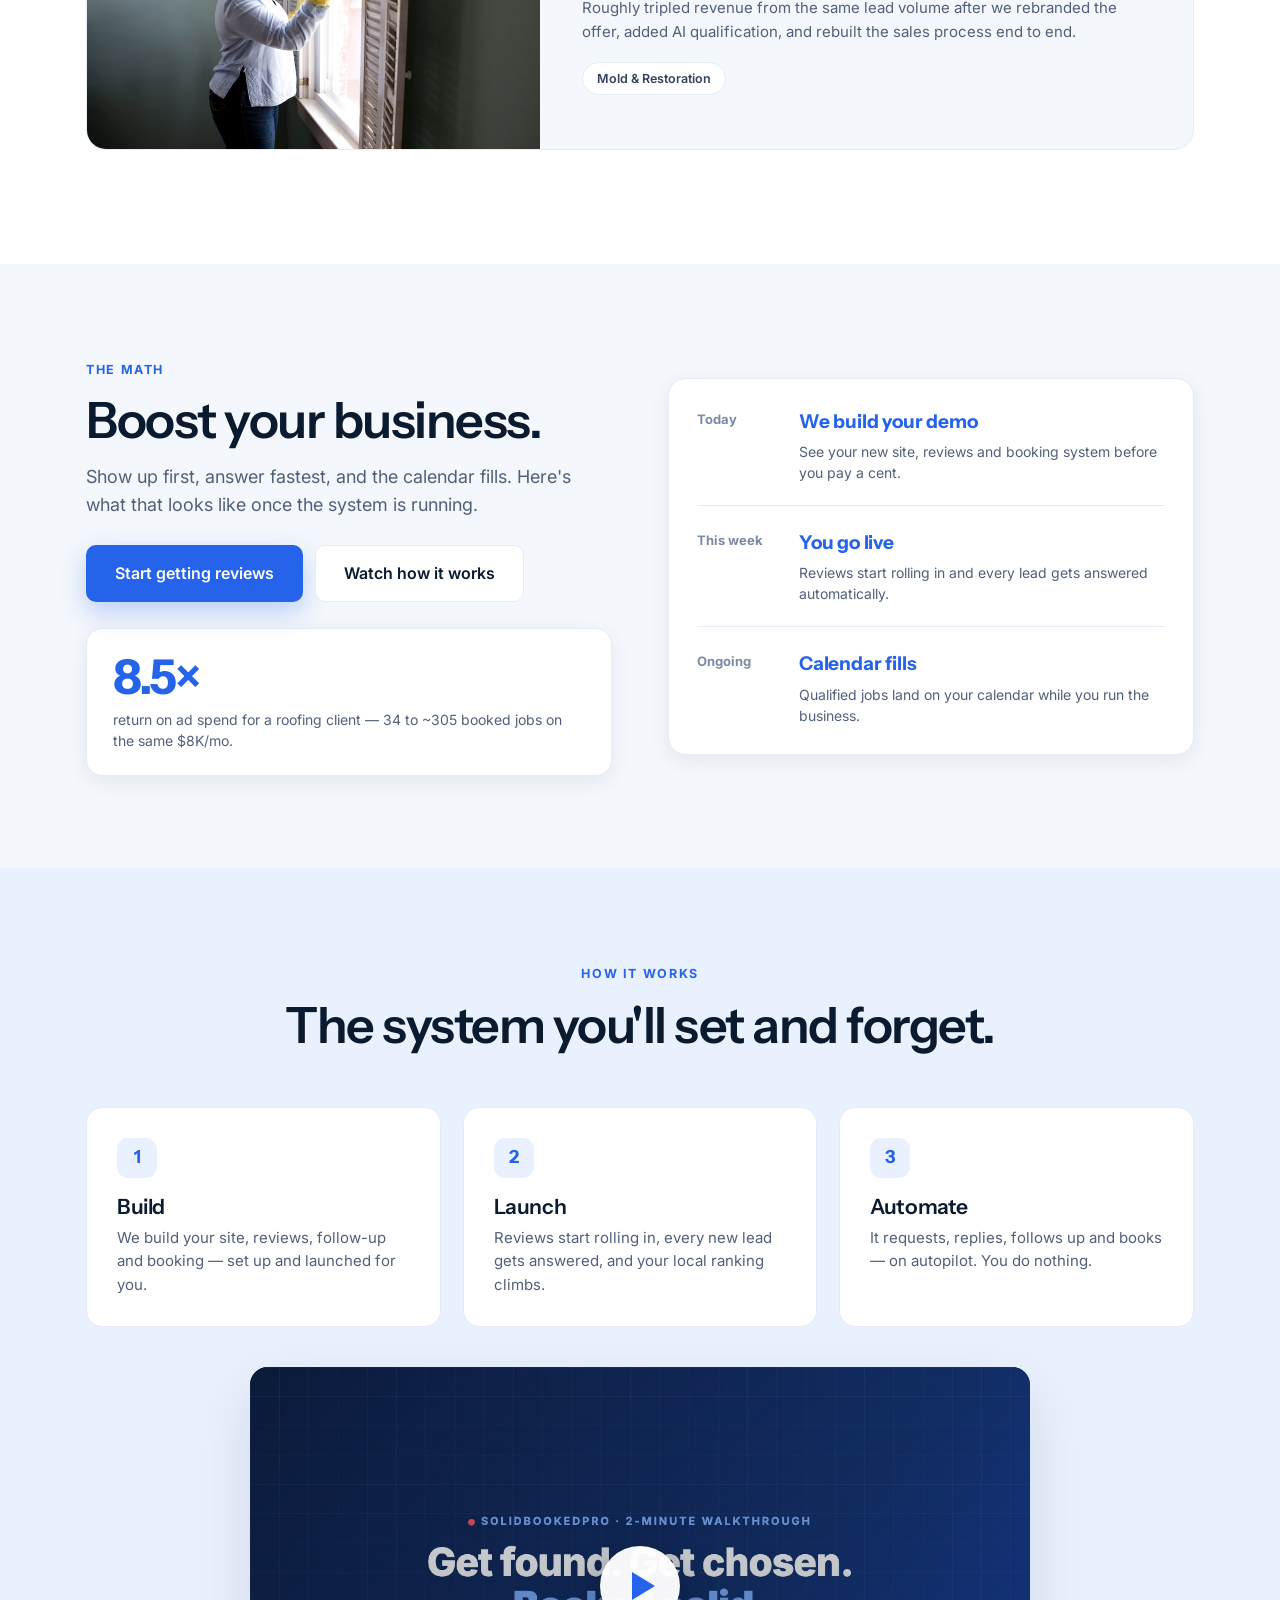
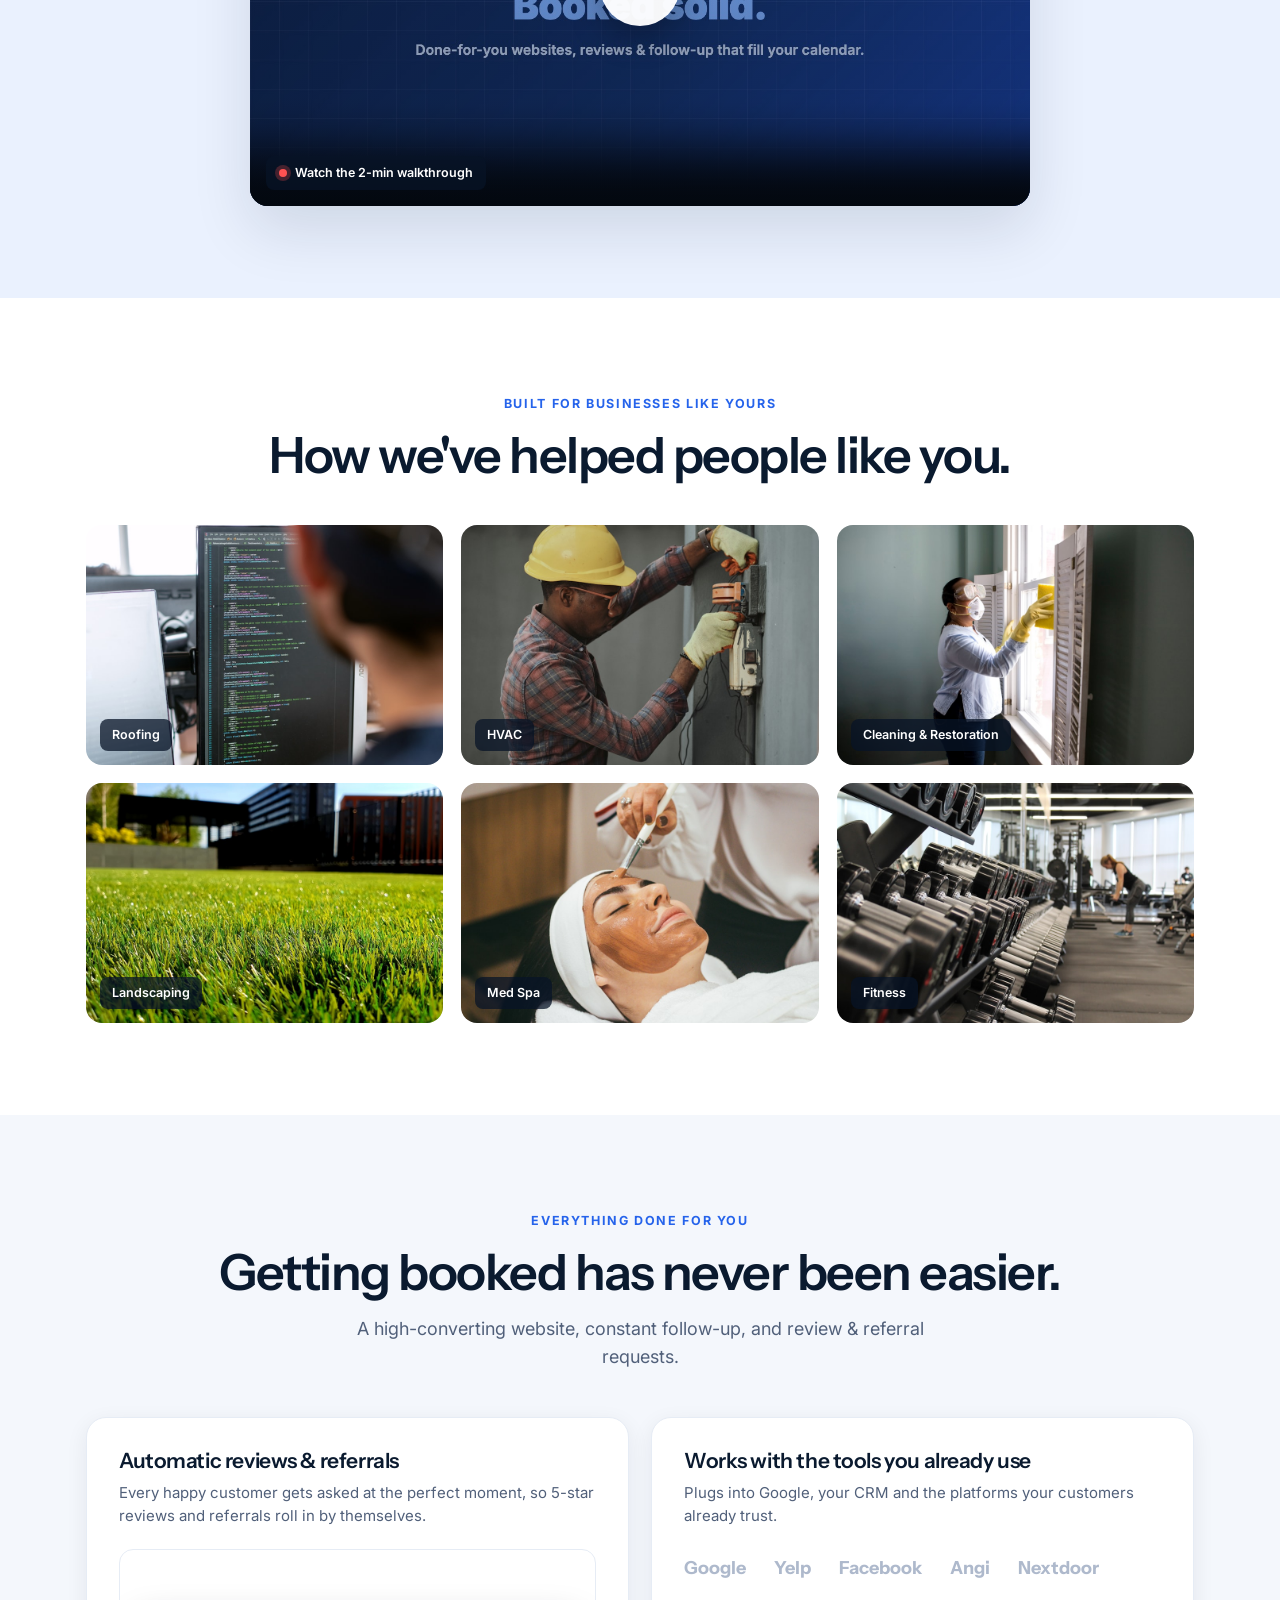
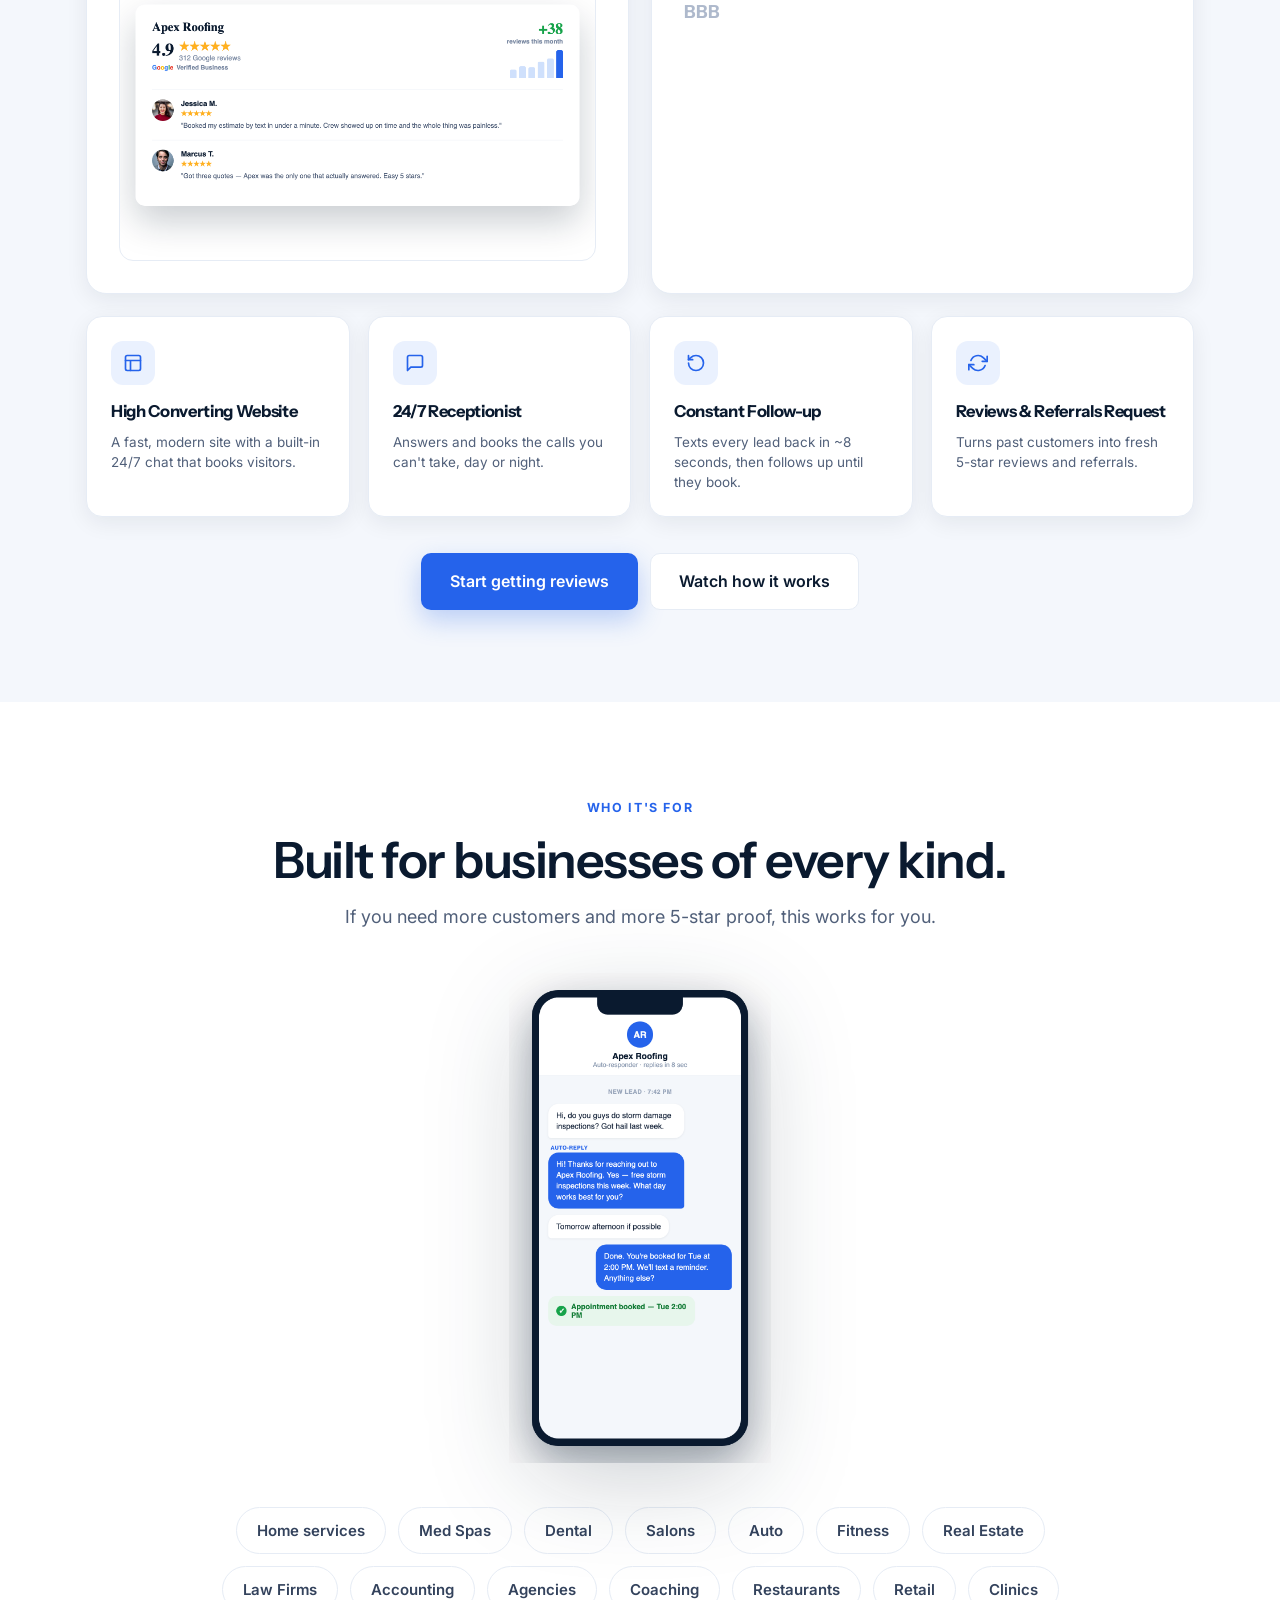
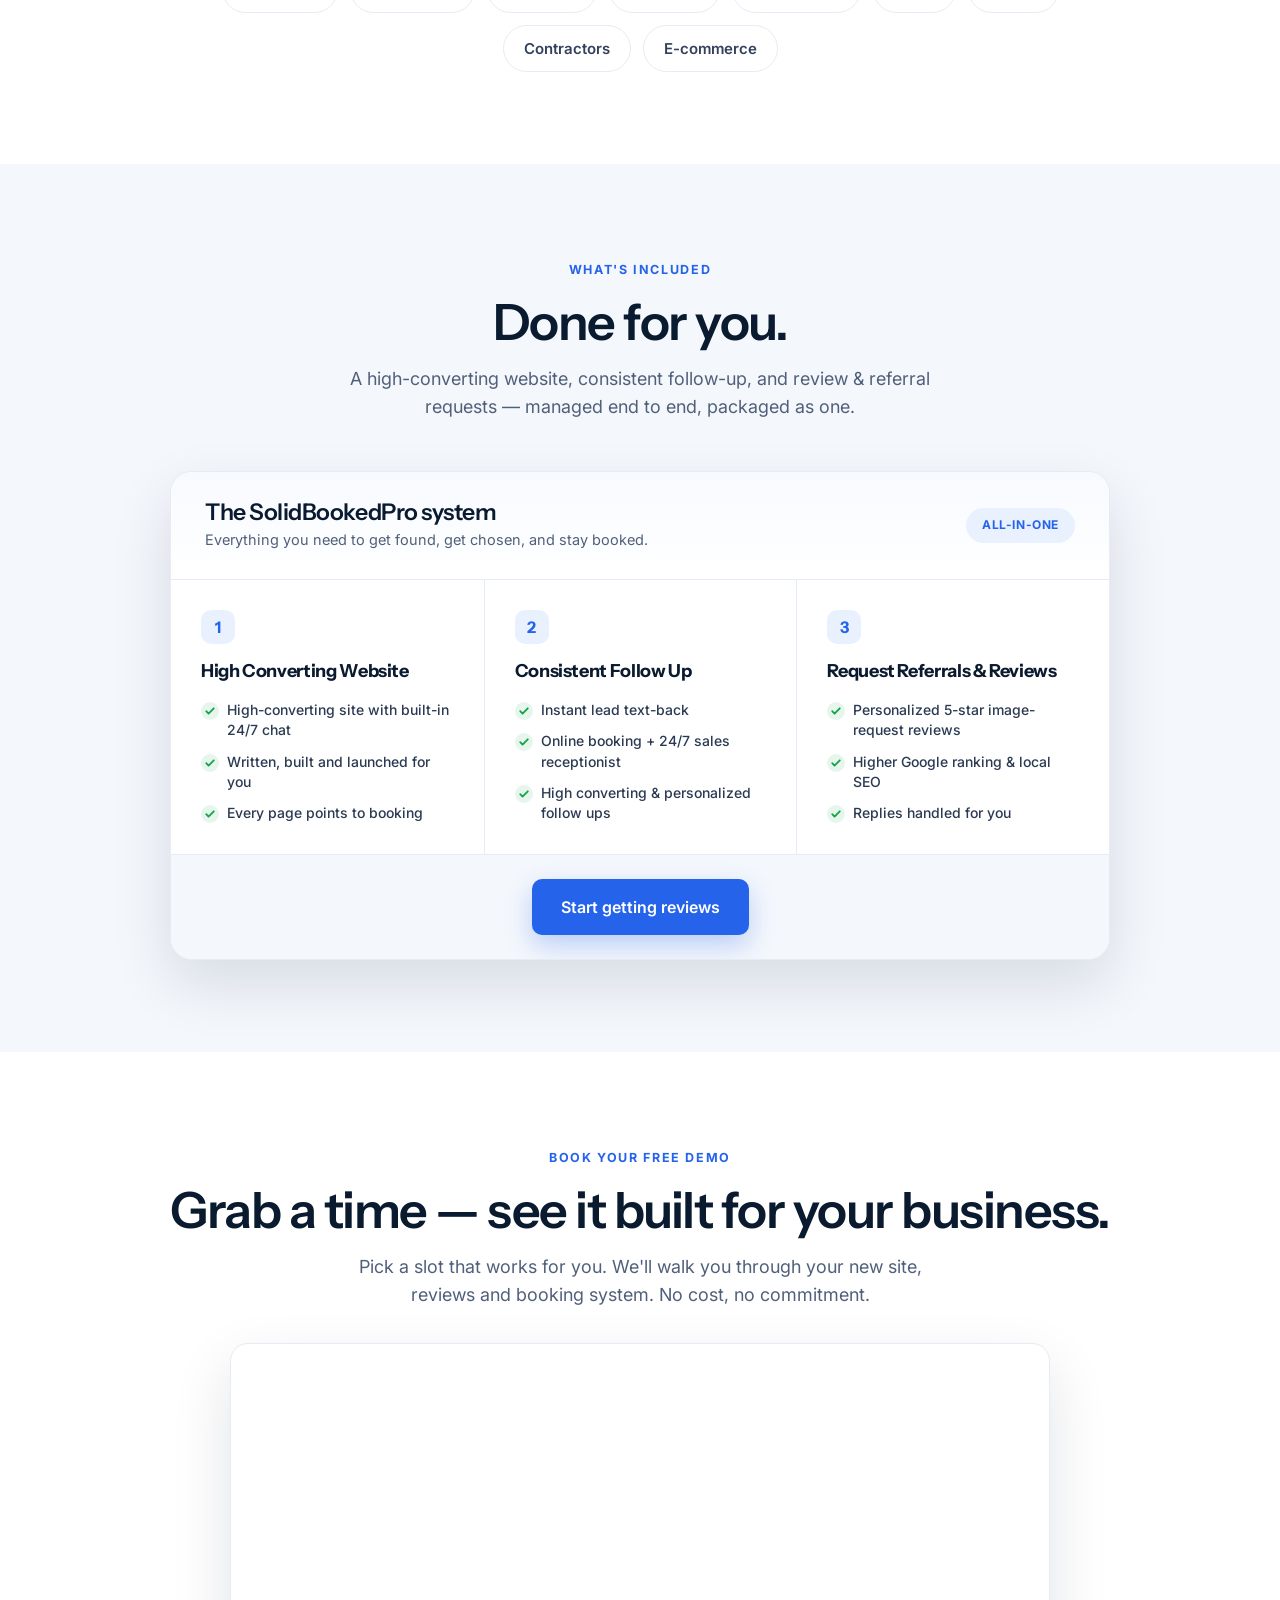
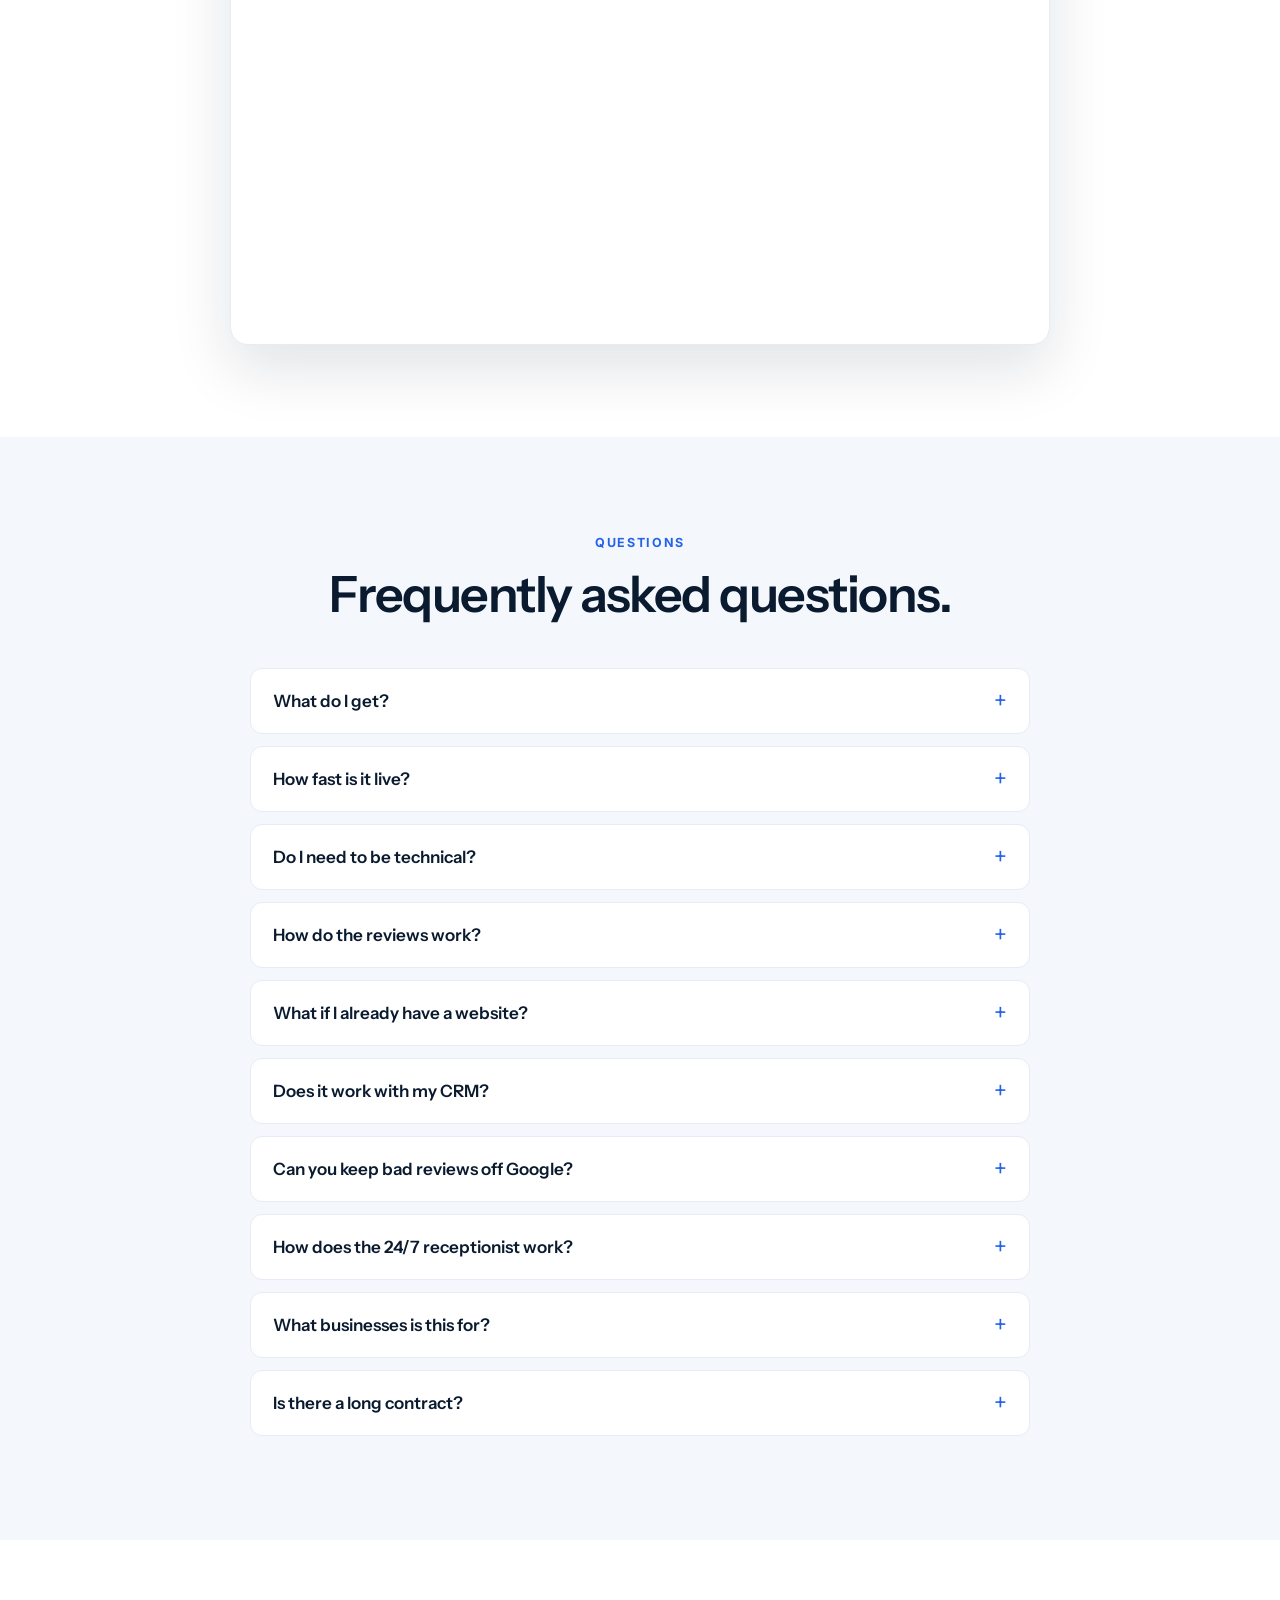
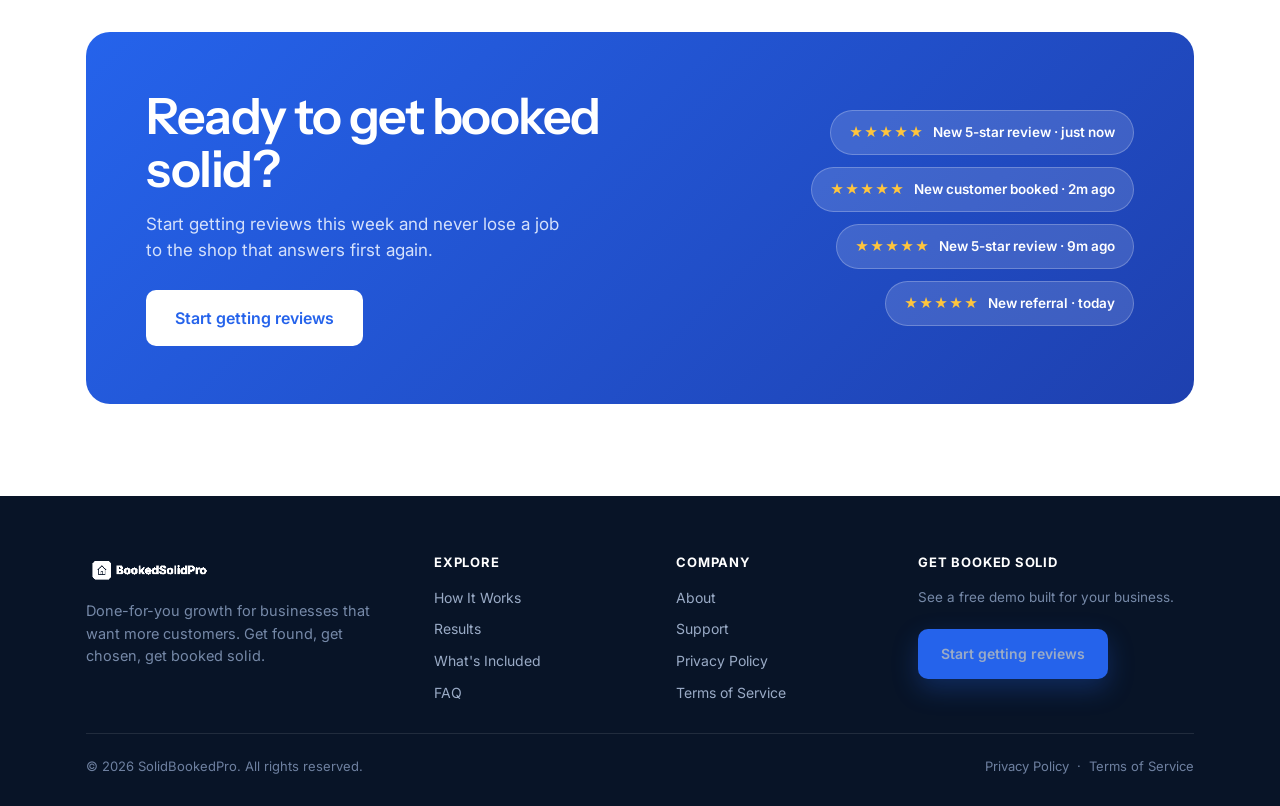
==== commit 9e5c51bc: "Copy pass: pillar renames, no-AI website wording, offer reorder - Hero subhead split to 3 lines (eac" ====
--- a/index.html
+++ b/index.html
@@ -4,7 +4,7 @@
 <meta charset="UTF-8">
 <meta name="viewport" content="width=device-width,initial-scale=1">
 <title>SolidBookedPro — Get Found, Get Chosen, Booked Solid</title>
-<meta name="description" content="Reviews and referrals, a modern AI website, and 24/7 follow-up — one managed system that gets your business found, chosen, and booked solid. Without the $10k agency.">
+<meta name="description" content="A high-converting website, consistent follow-up, and review & referral requests — one managed system that gets your business found, chosen, and booked solid. Without the $10k agency.">
 <link rel="preconnect" href="https://fonts.googleapis.com">
 <link rel="preconnect" href="https://fonts.gstatic.com" crossorigin>
 <link href="https://fonts.googleapis.com/css2?family=Instrument+Sans:wght@400;500;600;700&family=Inter:wght@400;500;600;700&display=swap" rel="stylesheet">
@@ -45,7 +45,7 @@
     <div class="hero-grid">
       <div class="ht">
         <h1><span class="h1line">Get Found. Get Chosen.</span><br><span class="hl-box">Booked Solid.</span></h1>
-        <p class="sub">Start Getting the Customers You Deserve. Start Ranking Higher On Google. Start Getting Chosen Over Your Competition.</p>
+        <p class="sub"><span class="subline">Start Getting the Customers You Deserve.</span><br><span class="subline">Start Ranking Higher On Google.</span><br><span class="subline">Start Getting Chosen Over Your Competition.</span></p>
         <div class="hero-cta">
           <a class="btn btn-primary btn-lg" href="#book">Start getting reviews</a>
           <a class="btn btn-ghost btn-lg" href="#vsl">Watch how it works</a>
@@ -74,7 +74,7 @@
   <div class="wrap center">
     <span class="eyebrow">Sound familiar?</span>
     <h2>Your business deserves to be the one they call.</h2>
-    <p class="lead">It's not your work. You're just harder to find — and slower to reply — than the shop down the street.</p>
+    <p class="lead">It's not your work. You're just <span class="bu">harder to find</span> and <span class="bu">slower to reply</span> than the shop down the street.</p>
   </div>
   <div class="wrap">
     <div class="pgrid">
@@ -120,18 +120,18 @@
     <div class="fixgrid">
       <div class="fixbox">
         <span class="fi"><svg width="22" height="22" viewBox="0 0 24 24" fill="#2563EB"><path d="M12 2l3 6.3 6.9.6-5.2 4.6 1.6 6.9L12 17.3 5.7 20l1.6-6.9L2 8.9l6.9-.6z"/></svg></span>
-        <h3>Reviews &amp; referral requests</h3>
+        <h3>Personalized Reviews &amp; Referrals Request</h3>
         <p>Automatic, perfectly-timed asks turn happy customers into 5-star reviews and referrals — the proof that ranks you higher and brings in more.</p>
       </div>
       <div class="fixbox">
         <span class="fi"><svg width="22" height="22" viewBox="0 0 24 24" fill="none" stroke="#2563EB" stroke-width="2" stroke-linecap="round" stroke-linejoin="round"><rect x="2" y="3" width="20" height="14" rx="2"/><path d="M8 21h8M12 17v4"/><path d="M7 8l2.2 2.2L7 12.4M12.5 12.5H16"/></svg></span>
-        <h3>Modern AI website</h3>
-        <p>A fast, modern site with a built-in AI assistant that answers questions and turns visitors into booked customers.</p>
+        <h3>High Converting Website</h3>
+        <p>A fast, modern site with a built-in 24/7 chat that answers questions and turns visitors into booked customers.</p>
       </div>
       <div class="fixbox">
         <span class="fi"><svg width="22" height="22" viewBox="0 0 24 24" fill="none" stroke="#2563EB" stroke-width="2" stroke-linecap="round" stroke-linejoin="round"><rect x="3" y="4" width="18" height="18" rx="2"/><path d="M16 2v4M8 2v4M3 10h18"/><path d="M9 15l2 2 4-4"/></svg></span>
-        <h3>Book more customers</h3>
-        <p>Instant follow-up, online booking and a 24/7 AI receptionist so every lead becomes a booked customer — not a missed call.</p>
+        <h3>Book More Customers</h3>
+        <p>A 24/7 Sales Receptionist so every lead becomes a booked customer, not a missed call — and followed up 5 times.</p>
       </div>
     </div>
   </div>
@@ -195,7 +195,7 @@
       <div class="tlight">
         <div class="tlrow"><div class="k">Today</div><div><div class="t">We build your demo</div><div class="d">See your new site, reviews and booking system before you pay a cent.</div></div></div>
         <div class="tlrow"><div class="k">This week</div><div><div class="t">You go live</div><div class="d">Reviews start rolling in and every lead gets answered automatically.</div></div></div>
-        <div class="tlrow"><div class="k">Ongoing</div><div><div class="t">Calendar fills</div><div class="d">Qualified jobs land on your calendar while you stay on the tools.</div></div></div>
+        <div class="tlrow"><div class="k">Ongoing</div><div><div class="t">Calendar fills</div><div class="d">Qualified jobs land on your calendar while you run the business.</div></div></div>
       </div>
     </div>
   </div>
@@ -207,7 +207,7 @@
     <span class="eyebrow">How it works</span>
     <h2>The system you'll set and forget.</h2>
     <div class="steps">
-      <div class="step"><div class="num">1</div><h3>Connect &amp; build</h3><p>We build your site, reviews, follow-up and booking — set up and launched for you. Live in days.</p></div>
+      <div class="step"><div class="num">1</div><h3>Build</h3><p>We build your site, reviews, follow-up and booking — set up and launched for you.</p></div>
       <div class="step"><div class="num">2</div><h3>Launch</h3><p>Reviews start rolling in, every new lead gets answered, and your local ranking climbs.</p></div>
       <div class="step"><div class="num">3</div><h3>Automate</h3><p>It requests, replies, follows up and books — on autopilot. You do nothing.</p></div>
     </div>
@@ -246,7 +246,7 @@
   <div class="wrap center">
     <span class="eyebrow">Everything done for you</span>
     <h2>Getting booked has never been easier.</h2>
-    <p class="lead">Reviews and referrals, a modern AI website, and 24/7 follow-up — built, launched and managed end to end.</p>
+    <p class="lead">A high-converting website, constant follow-up, and review &amp; referral requests.</p>
     <div class="featbig-grid">
       <div class="featbig">
         <h3>Automatic reviews &amp; referrals</h3>
@@ -255,30 +255,30 @@
       </div>
       <div class="featbig">
         <h3>Works with the tools you already use</h3>
-        <p>Plugs into Google, your CRM and the platforms your customers already trust — no rip-and-replace.</p>
+        <p>Plugs into Google, your CRM and the platforms your customers already trust.</p>
         <div class="fb-logos"><span class="lg">Google</span><span class="lg">Yelp</span><span class="lg">Facebook</span><span class="lg">Angi</span><span class="lg">Nextdoor</span><span class="lg">BBB</span></div>
       </div>
     </div>
     <div class="featsmall-grid">
       <div class="featsmall">
         <span class="fi"><svg width="20" height="20" viewBox="0 0 24 24" fill="none" stroke="#2563EB" stroke-width="2" stroke-linecap="round" stroke-linejoin="round"><rect x="3" y="3" width="18" height="18" rx="2"/><path d="M3 9h18M9 21V9"/></svg></span>
-        <h4>Modern AI website</h4>
-        <p>A fast, modern site with a built-in AI assistant that books visitors.</p>
+        <h4>High Converting Website</h4>
+        <p>A fast, modern site with a built-in 24/7 chat that books visitors.</p>
       </div>
       <div class="featsmall">
         <span class="fi"><svg width="20" height="20" viewBox="0 0 24 24" fill="none" stroke="#2563EB" stroke-width="2" stroke-linecap="round" stroke-linejoin="round"><path d="M21 15a2 2 0 0 1-2 2H7l-4 4V5a2 2 0 0 1 2-2h14a2 2 0 0 1 2 2z"/></svg></span>
-        <h4>AI receptionist</h4>
+        <h4>24/7 Receptionist</h4>
         <p>Answers and books the calls you can't take, day or night.</p>
       </div>
       <div class="featsmall">
         <span class="fi"><svg width="20" height="20" viewBox="0 0 24 24" fill="none" stroke="#2563EB" stroke-width="2" stroke-linecap="round" stroke-linejoin="round"><path d="M3 12a9 9 0 1 0 9-9 9 9 0 0 0-6.3 2.6L3 8"/><path d="M3 3v5h5"/></svg></span>
-        <h4>Instant follow-up</h4>
+        <h4>Constant Follow-up</h4>
         <p>Texts every lead back in ~8 seconds, then follows up until they book.</p>
       </div>
       <div class="featsmall">
         <span class="fi"><svg width="20" height="20" viewBox="0 0 24 24" fill="none" stroke="#2563EB" stroke-width="2" stroke-linecap="round" stroke-linejoin="round"><path d="M23 4v6h-6M1 20v-6h6"/><path d="M3.5 9a9 9 0 0 1 14.8-3.4L23 10M1 14l4.7 4.4A9 9 0 0 0 20.5 15"/></svg></span>
-        <h4>Review reactivation</h4>
-        <p>Turns your past customers into a wave of fresh 5-star reviews.</p>
+        <h4>Reviews &amp; Referrals Request</h4>
+        <p>Turns past customers into fresh 5-star reviews and referrals.</p>
       </div>
     </div>
     <div class="hero-cta" style="margin-top:36px">
@@ -293,7 +293,7 @@
   <div class="wrap center">
     <span class="eyebrow">Who it's for</span>
     <h2>Built for businesses of every kind.</h2>
-    <p class="lead">If you need more customers and more 5-star proof, this works for you — whatever you do.</p>
+    <p class="lead">If you need more customers and more 5-star proof, this works for you.</p>
     <div class="indwrap">
       <img class="indphone" src="assets/mock/phone.png" alt="Booking on your phone">
     </div>
@@ -307,8 +307,8 @@
 <section style="background:var(--bg-soft)" id="pricing">
   <div class="wrap center">
     <span class="eyebrow">What's included</span>
-    <h2>Three things. One offer. Done for you.</h2>
-    <p class="lead">Reviews and referrals, a modern AI website, and a 24/7 follow-up system — managed end to end, packaged as one.</p>
+    <h2>Done for you.</h2>
+    <p class="lead">A high-converting website, consistent follow-up, and review &amp; referral requests — managed end to end, packaged as one.</p>
     <div class="offerone">
       <div class="oh">
         <div>
@@ -320,34 +320,33 @@
       <div class="osections">
         <div class="osection">
           <div class="onum">1</div>
-          <h4>Reviews &amp; referrals</h4>
+          <h4>High Converting Website</h4>
           <ul>
-            <li><svg width="18" height="18" viewBox="0 0 20 20" fill="none"><circle cx="10" cy="10" r="10" fill="#E7F6EC"/><path d="M5.8 10.2l2.6 2.6 5.8-5.8" stroke="#16A34A" stroke-width="2" stroke-linecap="round" stroke-linejoin="round"/></svg> Automatic 5-star review &amp; referral requests</li>
+            <li><svg width="18" height="18" viewBox="0 0 20 20" fill="none"><circle cx="10" cy="10" r="10" fill="#E7F6EC"/><path d="M5.8 10.2l2.6 2.6 5.8-5.8" stroke="#16A34A" stroke-width="2" stroke-linecap="round" stroke-linejoin="round"/></svg> High-converting site with built-in 24/7 chat</li>
+            <li><svg width="18" height="18" viewBox="0 0 20 20" fill="none"><circle cx="10" cy="10" r="10" fill="#E7F6EC"/><path d="M5.8 10.2l2.6 2.6 5.8-5.8" stroke="#16A34A" stroke-width="2" stroke-linecap="round" stroke-linejoin="round"/></svg> Written, built and launched for you</li>
+            <li><svg width="18" height="18" viewBox="0 0 20 20" fill="none"><circle cx="10" cy="10" r="10" fill="#E7F6EC"/><path d="M5.8 10.2l2.6 2.6 5.8-5.8" stroke="#16A34A" stroke-width="2" stroke-linecap="round" stroke-linejoin="round"/></svg> Every page points to booking</li>
+          </ul>
+        </div>
+        <div class="osection">
+          <div class="onum">2</div>
+          <h4>Consistent Follow Up</h4>
+          <ul>
+            <li><svg width="18" height="18" viewBox="0 0 20 20" fill="none"><circle cx="10" cy="10" r="10" fill="#E7F6EC"/><path d="M5.8 10.2l2.6 2.6 5.8-5.8" stroke="#16A34A" stroke-width="2" stroke-linecap="round" stroke-linejoin="round"/></svg> Instant lead text-back</li>
+            <li><svg width="18" height="18" viewBox="0 0 20 20" fill="none"><circle cx="10" cy="10" r="10" fill="#E7F6EC"/><path d="M5.8 10.2l2.6 2.6 5.8-5.8" stroke="#16A34A" stroke-width="2" stroke-linecap="round" stroke-linejoin="round"/></svg> Online booking + 24/7 sales receptionist</li>
+            <li><svg width="18" height="18" viewBox="0 0 20 20" fill="none"><circle cx="10" cy="10" r="10" fill="#E7F6EC"/><path d="M5.8 10.2l2.6 2.6 5.8-5.8" stroke="#16A34A" stroke-width="2" stroke-linecap="round" stroke-linejoin="round"/></svg> High converting &amp; personalized follow ups</li>
+          </ul>
+        </div>
+        <div class="osection">
+          <div class="onum">3</div>
+          <h4>Request Referrals &amp; Reviews</h4>
+          <ul>
+            <li><svg width="18" height="18" viewBox="0 0 20 20" fill="none"><circle cx="10" cy="10" r="10" fill="#E7F6EC"/><path d="M5.8 10.2l2.6 2.6 5.8-5.8" stroke="#16A34A" stroke-width="2" stroke-linecap="round" stroke-linejoin="round"/></svg> Personalized 5-star image-request reviews</li>
             <li><svg width="18" height="18" viewBox="0 0 20 20" fill="none"><circle cx="10" cy="10" r="10" fill="#E7F6EC"/><path d="M5.8 10.2l2.6 2.6 5.8-5.8" stroke="#16A34A" stroke-width="2" stroke-linecap="round" stroke-linejoin="round"/></svg> Higher Google ranking &amp; local SEO</li>
             <li><svg width="18" height="18" viewBox="0 0 20 20" fill="none"><circle cx="10" cy="10" r="10" fill="#E7F6EC"/><path d="M5.8 10.2l2.6 2.6 5.8-5.8" stroke="#16A34A" stroke-width="2" stroke-linecap="round" stroke-linejoin="round"/></svg> Replies handled for you</li>
           </ul>
         </div>
-        <div class="osection">
-          <div class="onum">2</div>
-          <h4>Modern AI website</h4>
-          <ul>
-            <li><svg width="18" height="18" viewBox="0 0 20 20" fill="none"><circle cx="10" cy="10" r="10" fill="#E7F6EC"/><path d="M5.8 10.2l2.6 2.6 5.8-5.8" stroke="#16A34A" stroke-width="2" stroke-linecap="round" stroke-linejoin="round"/></svg> High-converting site with a built-in AI assistant</li>
-            <li><svg width="18" height="18" viewBox="0 0 20 20" fill="none"><circle cx="10" cy="10" r="10" fill="#E7F6EC"/><path d="M5.8 10.2l2.6 2.6 5.8-5.8" stroke="#16A34A" stroke-width="2" stroke-linecap="round" stroke-linejoin="round"/></svg> Written, built and launched for you</li>
-            <li><svg width="18" height="18" viewBox="0 0 20 20" fill="none"><circle cx="10" cy="10" r="10" fill="#E7F6EC"/><path d="M5.8 10.2l2.6 2.6 5.8-5.8" stroke="#16A34A" stroke-width="2" stroke-linecap="round" stroke-linejoin="round"/></svg> Every page points to booking</li>
-          </ul>
-        </div>
-        <div class="osection">
-          <div class="onum">3</div>
-          <h4>24/7 follow-up</h4>
-          <ul>
-            <li><svg width="18" height="18" viewBox="0 0 20 20" fill="none"><circle cx="10" cy="10" r="10" fill="#E7F6EC"/><path d="M5.8 10.2l2.6 2.6 5.8-5.8" stroke="#16A34A" stroke-width="2" stroke-linecap="round" stroke-linejoin="round"/></svg> Instant lead text-back</li>
-            <li><svg width="18" height="18" viewBox="0 0 20 20" fill="none"><circle cx="10" cy="10" r="10" fill="#E7F6EC"/><path d="M5.8 10.2l2.6 2.6 5.8-5.8" stroke="#16A34A" stroke-width="2" stroke-linecap="round" stroke-linejoin="round"/></svg> Online booking + AI receptionist</li>
-            <li><svg width="18" height="18" viewBox="0 0 20 20" fill="none"><circle cx="10" cy="10" r="10" fill="#E7F6EC"/><path d="M5.8 10.2l2.6 2.6 5.8-5.8" stroke="#16A34A" stroke-width="2" stroke-linecap="round" stroke-linejoin="round"/></svg> Automated follow-up sequences</li>
-          </ul>
-        </div>
-      </div>
-      <div class="of">
-        <span class="of-note">Fully managed. Live in days. No long contracts.</span>
+      </div>
+      <div class="of" style="justify-content:center">
         <a class="btn btn-primary btn-lg" href="#book">Start getting reviews</a>
       </div>
     </div>
@@ -372,14 +371,14 @@
     <span class="eyebrow">Questions</span>
     <h2>Frequently asked questions.</h2>
     <div class="faq">
-      <div class="faq-item"><button class="faq-q">What do I get?<span class="pm">+</span></button><div class="faq-a"><p>Three things in one managed system: automatic reviews &amp; referral requests, a modern AI website, and a 24/7 follow-up system with online booking and an AI receptionist — set up and run for you.</p></div></div>
+      <div class="faq-item"><button class="faq-q">What do I get?<span class="pm">+</span></button><div class="faq-a"><p>Three things in one managed system: a high-converting website, consistent follow-up, and review &amp; referral requests — with online booking and a 24/7 sales receptionist, set up and run for you.</p></div></div>
       <div class="faq-item"><button class="faq-q">How fast is it live?<span class="pm">+</span></button><div class="faq-a"><p>Days, not months. We build it; you approve it.</p></div></div>
       <div class="faq-item"><button class="faq-q">Do I need to be technical?<span class="pm">+</span></button><div class="faq-a"><p>No. It's 100% done for you. You never touch code or settings — you just get the booked customers.</p></div></div>
       <div class="faq-item"><button class="faq-q">How do the reviews work?<span class="pm">+</span></button><div class="faq-a"><p>After each job, your customer gets a perfectly-timed request to review you. More 5-star reviews lift your Google rank, so more people find you.</p></div></div>
       <div class="faq-item"><button class="faq-q">What if I already have a website?<span class="pm">+</span></button><div class="faq-a"><p>We'll upgrade it or build a better one, then plug reviews, follow-up and booking on top.</p></div></div>
       <div class="faq-item"><button class="faq-q">Does it work with my CRM?<span class="pm">+</span></button><div class="faq-a"><p>Yes. It connects to the tools you already use, including Google and most popular CRMs — no rip-and-replace.</p></div></div>
       <div class="faq-item"><button class="faq-q">Can you keep bad reviews off Google?<span class="pm">+</span></button><div class="faq-a"><p>We route unhappy customers to you privately first, so issues get resolved before they ever land as a public 1-star.</p></div></div>
-      <div class="faq-item"><button class="faq-q">How does the AI receptionist work?<span class="pm">+</span></button><div class="faq-a"><p>When you can't pick up, it answers, qualifies, and books the appointment straight onto your calendar — 24/7.</p></div></div>
+      <div class="faq-item"><button class="faq-q">How does the 24/7 receptionist work?<span class="pm">+</span></button><div class="faq-a"><p>When you can't pick up, it answers, qualifies, and books the appointment straight onto your calendar — 24/7.</p></div></div>
       <div class="faq-item"><button class="faq-q">What businesses is this for?<span class="pm">+</span></button><div class="faq-a"><p>Almost any business that wants more customers and more 5-star proof — from contractors and clinics to agencies, real estate, retail and professional services.</p></div></div>
       <div class="faq-item"><button class="faq-q">Is there a long contract?<span class="pm">+</span></button><div class="faq-a"><p>No lock-ins. It pays for itself with your first booked job, so we earn your business every month.</p></div></div>
     </div>
--- a/assets/styles.css
+++ b/assets/styles.css
@@ -272,7 +272,8 @@
 .hero-grid{display:grid;grid-template-columns:1.05fr .95fr;gap:52px;align-items:center}
 .ht{text-align:left}
 .ht h1{margin-bottom:18px;font-size:clamp(32px,4.2vw,46px)}
-.h1line{white-space:nowrap}
+.h1line,.subline{white-space:nowrap}
+.bu{font-weight:700;text-decoration:underline;color:var(--ink)}
 .ht .sub{font-size:18px;color:var(--muted);max-width:520px}
 .ht .hero-cta{justify-content:flex-start;margin-top:24px}
 .hl-box{background:var(--blue);color:#fff;border-radius:10px;padding:.02em .2em;-webkit-box-decoration-break:clone;box-decoration-break:clone}
@@ -399,5 +400,5 @@
   .formwrap,.fmedia.pad{padding:22px}
   .video-tag{font-size:11px}
   .fixgrid,.featsmall-grid,.gallery,.foot-grid{grid-template-columns:1fr}
-  .h1line{white-space:normal}
+  .h1line,.subline{white-space:normal}
 }
